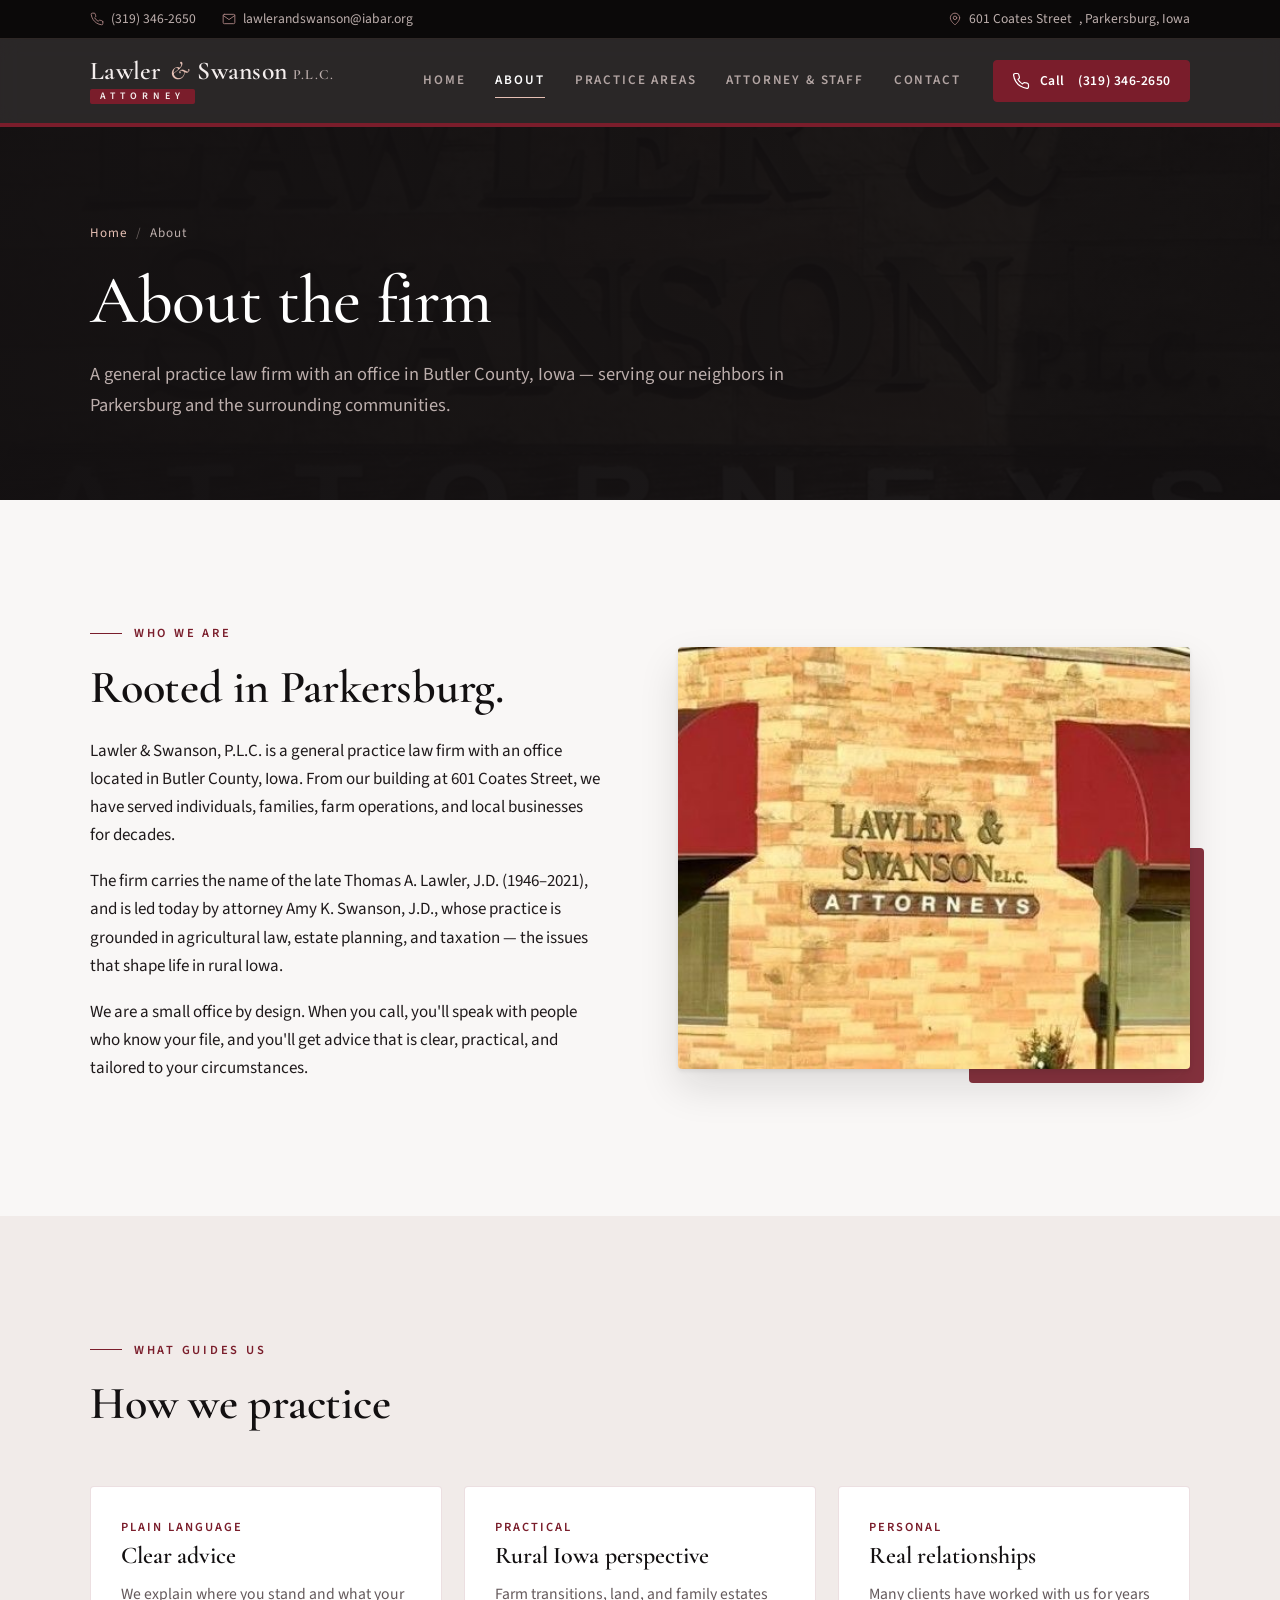
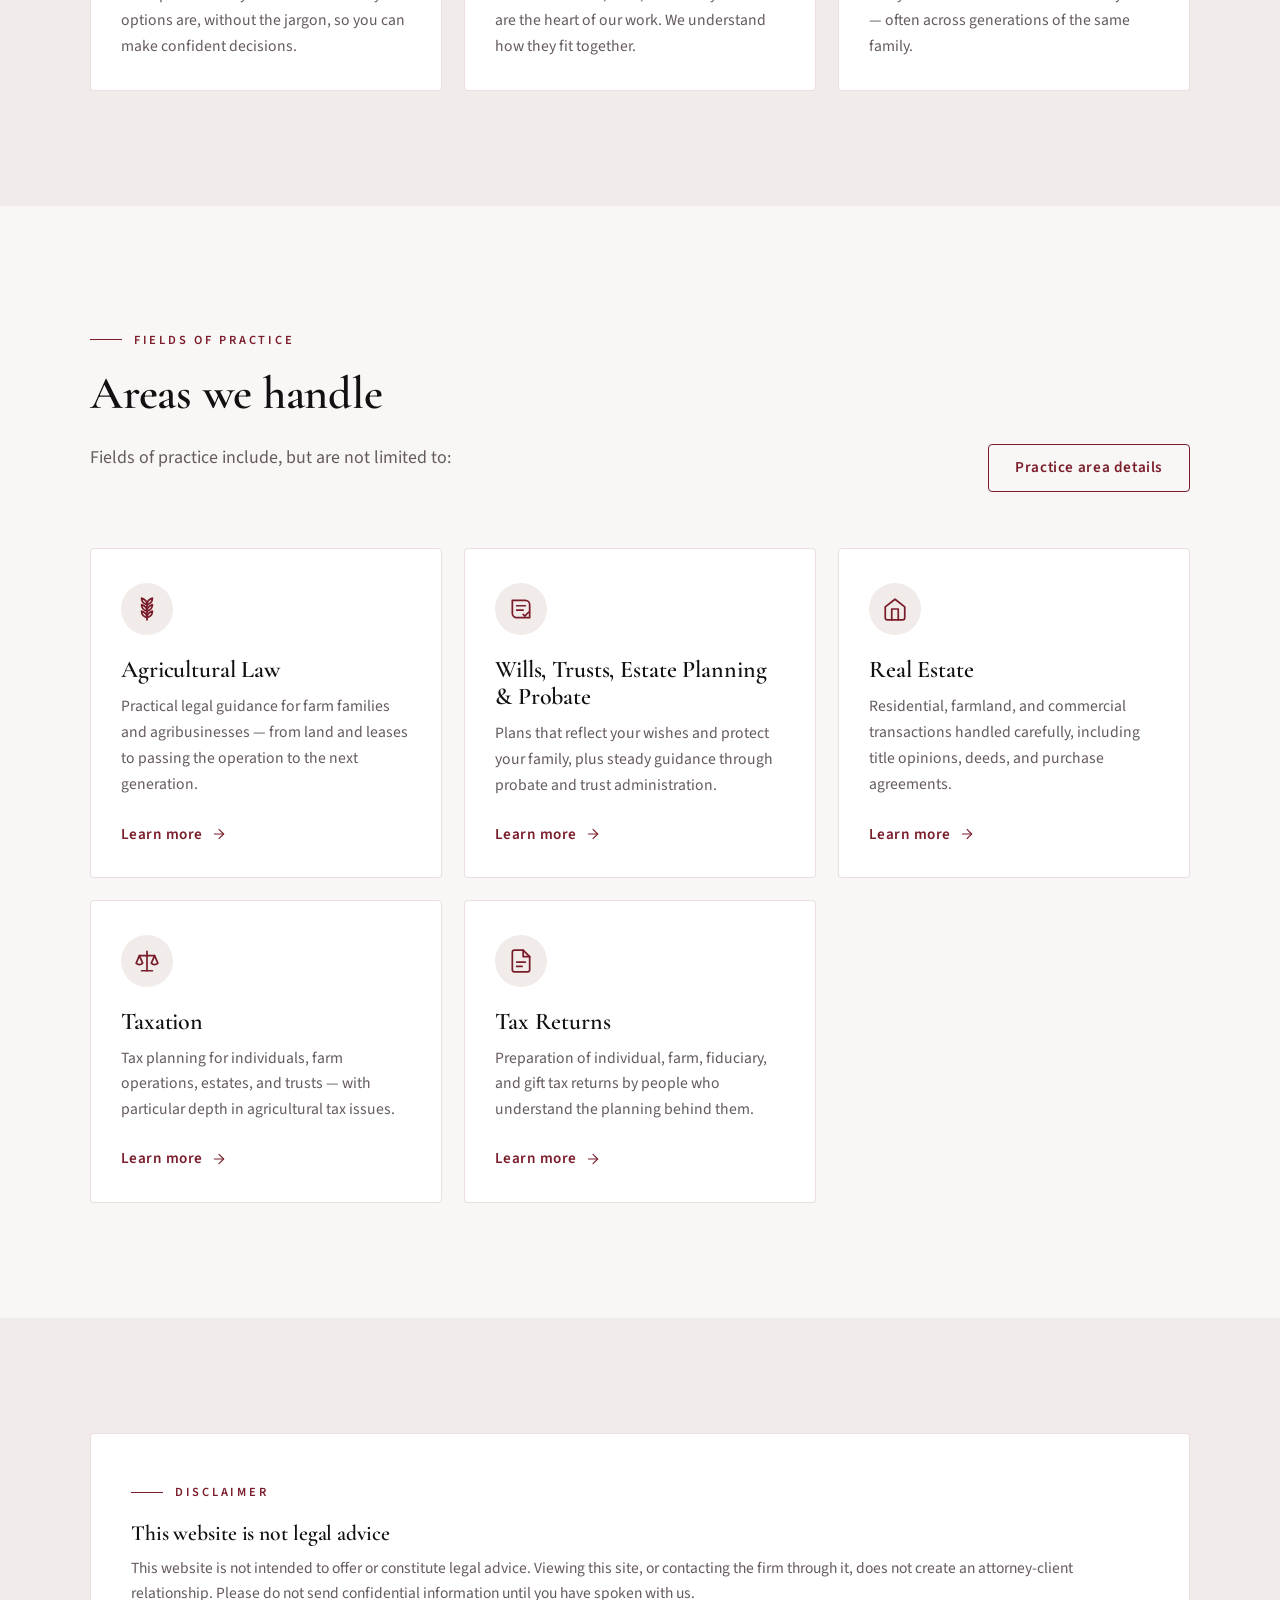
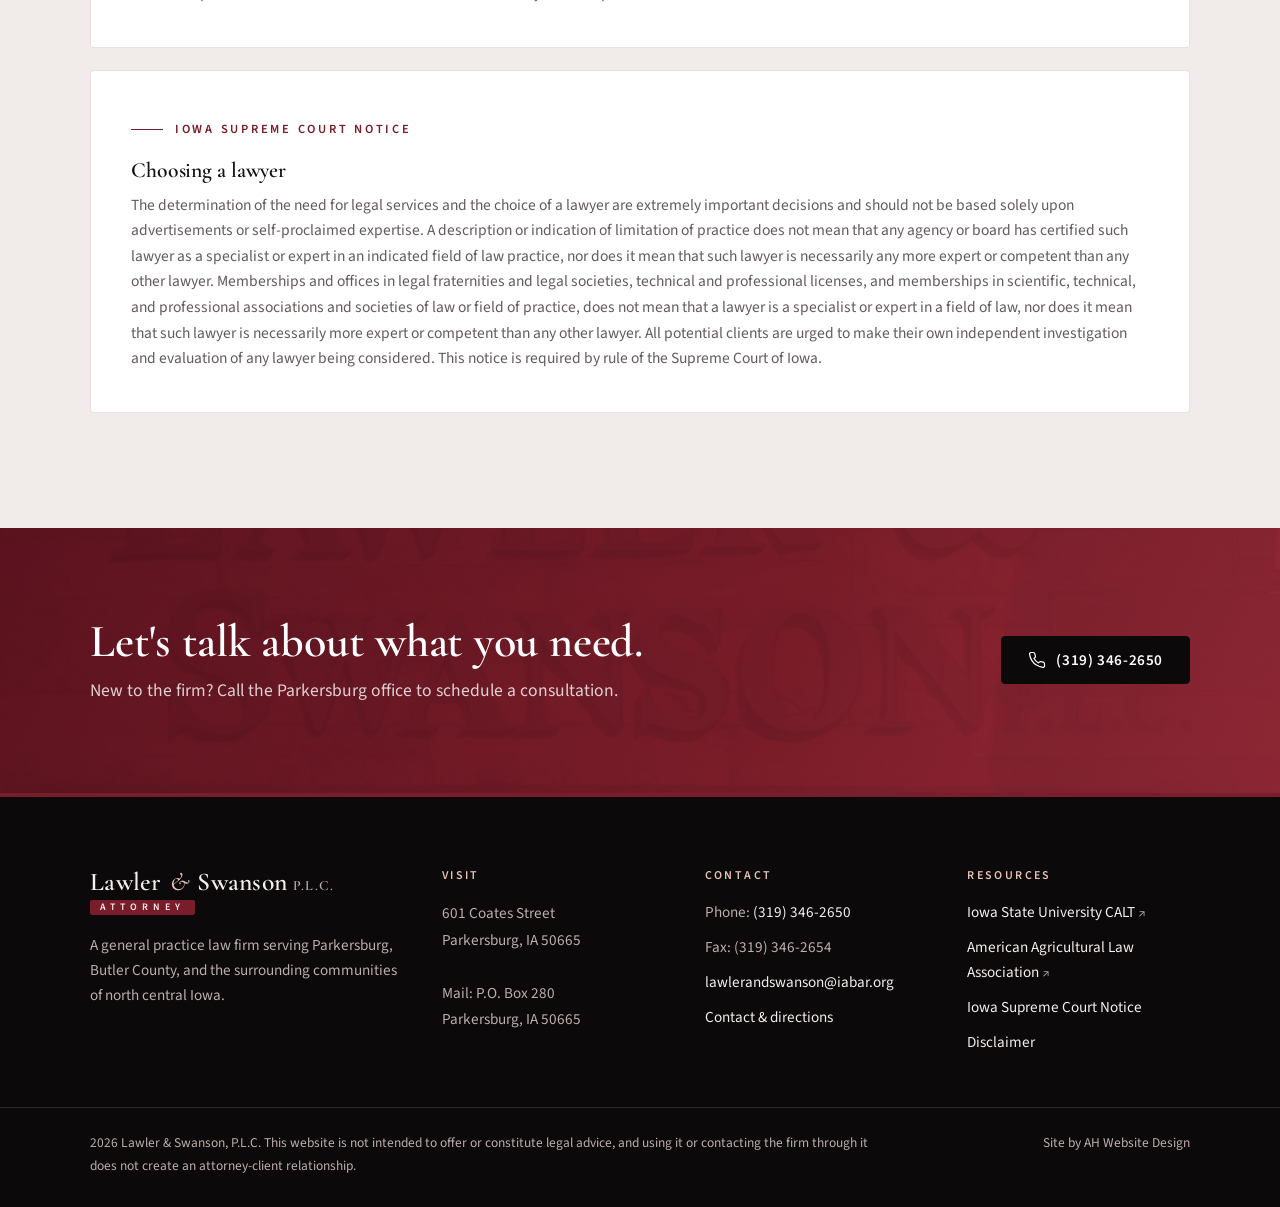
==== about.html @ 39ed7aca "Remove copyright symbol from footers; show address in top bar on phones Co-Authored-By: Claude Sonne" ====
<!DOCTYPE html>
<html lang="en">
<head>
  <meta charset="utf-8">
  <meta name="viewport" content="width=device-width, initial-scale=1">
  <title>About the Firm | Lawler &amp; Swanson, P.L.C.</title>
  <meta name="description" content="Lawler & Swanson, P.L.C. is a general practice law firm with an office in Parkersburg, Butler County, Iowa.">
  <meta name="author" content="AH Website Design">
  <meta name="theme-color" content="#131011">
  <link rel="canonical" href="https://www.lawlerandswanson.com/about.html">
  <meta property="og:type" content="website">
  <meta property="og:title" content="About the Firm | Lawler &amp; Swanson, P.L.C.">
  <meta property="og:description" content="Lawler & Swanson, P.L.C. is a general practice law firm with an office in Parkersburg, Butler County, Iowa.">
  <meta property="og:url" content="https://www.lawlerandswanson.com/about.html">
  <meta property="og:site_name" content="Lawler &amp; Swanson, P.L.C.">
  <meta property="og:image" content="https://www.lawlerandswanson.com/images/office-sign.jpg">
  <meta property="og:locale" content="en_US">
  <meta name="google-site-verification" content="Yd37qzQ-VaOnq-edriFBCt0MkueYoJbyfkU5aFWOdSs">
  <link rel="icon" href="images/favicon.svg" type="image/svg+xml">
  <link rel="preconnect" href="https://fonts.googleapis.com">
  <link rel="preconnect" href="https://fonts.gstatic.com" crossorigin>
  <link href="https://fonts.googleapis.com/css2?family=Cormorant+Garamond:ital,wght@0,500;0,600;0,700;1,500&amp;family=Source+Sans+3:wght@400;600;700&amp;display=swap" rel="stylesheet">
  <link rel="stylesheet" href="css/style.css">
  <!-- Analytics: the old Universal Analytics tag (UA-138181092-1) stopped collecting data in 2023.
       To track visits, create a GA4 property and paste its gtag snippet here. -->
</head>
<body>
  <a class="skip-link" href="#main">Skip to content</a>

  <div class="utility">
    <div class="wrap">
      <div class="utility-group">
        <a href="tel:+13193462650"><svg viewBox="0 0 24 24" fill="none" stroke="currentColor" stroke-width="1.6" stroke-linecap="round" stroke-linejoin="round" aria-hidden="true"><path d="M22 16.9v3a2 2 0 0 1-2.2 2 19.8 19.8 0 0 1-8.6-3.1 19.5 19.5 0 0 1-6-6A19.8 19.8 0 0 1 2.1 4.2 2 2 0 0 1 4.1 2h3a2 2 0 0 1 2 1.7c.1 1 .4 1.9.7 2.8a2 2 0 0 1-.5 2.1L8 9.9a16 16 0 0 0 6 6l1.3-1.3a2 2 0 0 1 2.1-.4c.9.3 1.8.6 2.8.7a2 2 0 0 1 1.7 2z"/></svg>(319) 346-2650</a>
        <a class="hide-sm" href="mailto:lawlerandswanson@iabar.org"><svg viewBox="0 0 24 24" fill="none" stroke="currentColor" stroke-width="1.6" stroke-linecap="round" stroke-linejoin="round" aria-hidden="true"><rect x="2" y="4" width="20" height="16" rx="2"/><path d="m22 6-10 7L2 6"/></svg>lawlerandswanson@iabar.org</a>
      </div>
      <div class="utility-group right">
        <a href="https://www.google.com/maps/search/?api=1&amp;query=Lawler+%26+Swanson+PLC,+601+Coates+St,+Parkersburg,+IA+50665" target="_blank" rel="noopener"><svg viewBox="0 0 24 24" fill="none" stroke="currentColor" stroke-width="1.6" stroke-linecap="round" stroke-linejoin="round" aria-hidden="true"><path d="M20 10c0 6-8 12-8 12s-8-6-8-12a8 8 0 0 1 16 0z"/><circle cx="12" cy="10" r="3"/></svg>601 Coates Street<span class="addr-more">, Parkersburg, Iowa</span></a>
      </div>
    </div>
  </div>

  <header class="site-header">
    <div class="wrap">
      <a class="brand" href="index.html" aria-label="Lawler &amp; Swanson, P.L.C. — home">
        <span class="brand-name">Lawler <span class="amp">&amp;</span> Swanson<small>P.L.C.</small></span>
        <span class="brand-tag">ATTORNEY</span>
      </a>
      <button class="nav-toggle" type="button" aria-label="Menu" aria-expanded="false" aria-controls="site-nav"><span></span></button>
      <nav class="nav" id="site-nav" aria-label="Main">
        <ul>
          <li><a class="nav-link" href="index.html">Home</a></li>
          <li><a class="nav-link" href="about.html" aria-current="page">About</a></li>
          <li><a class="nav-link" href="practice-areas.html">Practice Areas</a></li>
          <li><a class="nav-link" href="staff.html">Attorney &amp; Staff</a></li>
          <li><a class="nav-link" href="contact.html">Contact</a></li>
        </ul>
        <a class="btn" href="tel:+13193462650"><svg viewBox="0 0 24 24" fill="none" stroke="currentColor" stroke-width="1.6" stroke-linecap="round" stroke-linejoin="round" aria-hidden="true"><path d="M22 16.9v3a2 2 0 0 1-2.2 2 19.8 19.8 0 0 1-8.6-3.1 19.5 19.5 0 0 1-6-6A19.8 19.8 0 0 1 2.1 4.2 2 2 0 0 1 4.1 2h3a2 2 0 0 1 2 1.7c.1 1 .4 1.9.7 2.8a2 2 0 0 1-.5 2.1L8 9.9a16 16 0 0 0 6 6l1.3-1.3a2 2 0 0 1 2.1-.4c.9.3 1.8.6 2.8.7a2 2 0 0 1 1.7 2z"/></svg><span class="call-txt">Call</span><span class="num-txt">&nbsp;(319) 346-2650</span></a>
      </nav>
    </div>
  </header>

  <main id="main">

    <section class="page-hero" style="--hero-img:url('../images/office-sign.jpg')">
      <div class="wrap">
        <div class="crumbs rise rise-1"><a href="index.html">Home</a><span>/</span>About</div>
        <h1 class="rise rise-2">About the firm</h1>
        <p class="rise rise-3">A general practice law firm with an office in Butler County, Iowa &mdash; serving our neighbors in Parkersburg and the surrounding communities.</p>
      </div>
    </section>

    <section class="section">
      <div class="wrap split-block">
        <div class="reveal">
          <span class="eyebrow">Who We Are</span>
          <h2>Rooted in Parkersburg.</h2>
          <p>Lawler &amp; Swanson, P.L.C. is a general practice law firm with an office located in Butler County, Iowa. From our building at 601 Coates Street, we have served individuals, families, farm operations, and local businesses for decades.</p>
          <p>The firm carries the name of the late Thomas A. Lawler, J.D. (1946&ndash;2021), and is led today by attorney Amy K. Swanson, J.D., whose practice is grounded in agricultural law, estate planning, and taxation &mdash; the issues that shape life in rural Iowa.</p>
          <p>We are a small office by design. When you call, you'll speak with people who know your file, and you'll get advice that is clear, practical, and tailored to your circumstances.</p>
        </div>
        <div class="photo-stack reveal" style="--d:.12s">
          <img src="images/office-front.jpg" alt="The Lawler &amp; Swanson, P.L.C. office building in Parkersburg" width="510" height="373" style="aspect-ratio:4/3.3">
          <span class="accent" aria-hidden="true"></span>
        </div>
      </div>
    </section>

    <section class="section section-alt">
      <div class="wrap">
        <div class="section-head reveal">
          <span class="eyebrow">What Guides Us</span>
          <h2>How we practice</h2>
        </div>
        <div class="people-grid" data-stagger="0.1">
          <article class="person"><div class="role">Plain language</div><h3>Clear advice</h3><p>We explain where you stand and what your options are, without the jargon, so you can make confident decisions.</p></article>
          <article class="person"><div class="role">Practical</div><h3>Rural Iowa perspective</h3><p>Farm transitions, land, and family estates are the heart of our work. We understand how they fit together.</p></article>
          <article class="person"><div class="role">Personal</div><h3>Real relationships</h3><p>Many clients have worked with us for years &mdash; often across generations of the same family.</p></article>
        </div>
      </div>
    </section>

    <section class="section">
      <div class="wrap">
        <div class="section-head split reveal">
          <div>
            <span class="eyebrow">Fields of Practice</span>
            <h2>Areas we handle</h2>
            <p>Fields of practice include, but are not limited to:</p>
          </div>
          <a class="btn btn-outline" href="practice-areas.html">Practice area details</a>
        </div>
        <div class="practice-grid" data-stagger="0.08">
          <a class="practice-card" href="practice-areas.html#agricultural-law">
            <span class="icon"><svg viewBox="0 0 24 24" fill="none" stroke="currentColor" stroke-width="1.6" stroke-linecap="round" stroke-linejoin="round" aria-hidden="true"><path d="M12 22V8"/><path d="M12 8c0-3 2-5 5-6 0 3-2 5-5 6z"/><path d="M12 8c0-3-2-5-5-6 0 3 2 5 5 6z"/><path d="M12 14c0-3 2-5 5-6 0 3-2 5-5 6z"/><path d="M12 14c0-3-2-5-5-6 0 3 2 5 5 6z"/><path d="M12 20c0-3 2-5 5-6 0 3-2 5-5 6z"/><path d="M12 20c0-3-2-5-5-6 0 3 2 5 5 6z"/></svg></span>
            <h3>Agricultural Law</h3>
            <p>Practical legal guidance for farm families and agribusinesses — from land and leases to passing the operation to the next generation.</p>
            <span class="text-link">Learn more <svg viewBox="0 0 24 24" fill="none" stroke="currentColor" stroke-width="1.6" stroke-linecap="round" stroke-linejoin="round" aria-hidden="true"><path d="M5 12h14"/><path d="m12 5 7 7-7 7"/></svg></span>
          </a>
          <a class="practice-card" href="practice-areas.html#estate-planning">
            <span class="icon"><svg viewBox="0 0 24 24" fill="none" stroke="currentColor" stroke-width="1.6" stroke-linecap="round" stroke-linejoin="round" aria-hidden="true"><path d="M4 4h12a4 4 0 0 1 4 4v12H8a4 4 0 0 1-4-4z"/><path d="M8 9h8"/><path d="M8 13h6"/><path d="m14 17 1.5 1.5L19 15"/></svg></span>
            <h3>Wills, Trusts, Estate Planning &amp; Probate</h3>
            <p>Plans that reflect your wishes and protect your family, plus steady guidance through probate and trust administration.</p>
            <span class="text-link">Learn more <svg viewBox="0 0 24 24" fill="none" stroke="currentColor" stroke-width="1.6" stroke-linecap="round" stroke-linejoin="round" aria-hidden="true"><path d="M5 12h14"/><path d="m12 5 7 7-7 7"/></svg></span>
          </a>
          <a class="practice-card" href="practice-areas.html#real-estate">
            <span class="icon"><svg viewBox="0 0 24 24" fill="none" stroke="currentColor" stroke-width="1.6" stroke-linecap="round" stroke-linejoin="round" aria-hidden="true"><path d="m3 10 9-7 9 7v10a2 2 0 0 1-2 2H5a2 2 0 0 1-2-2z"/><path d="M9 22V12h6v10"/></svg></span>
            <h3>Real Estate</h3>
            <p>Residential, farmland, and commercial transactions handled carefully, including title opinions, deeds, and purchase agreements.</p>
            <span class="text-link">Learn more <svg viewBox="0 0 24 24" fill="none" stroke="currentColor" stroke-width="1.6" stroke-linecap="round" stroke-linejoin="round" aria-hidden="true"><path d="M5 12h14"/><path d="m12 5 7 7-7 7"/></svg></span>
          </a>
          <a class="practice-card" href="practice-areas.html#taxation">
            <span class="icon"><svg viewBox="0 0 24 24" fill="none" stroke="currentColor" stroke-width="1.6" stroke-linecap="round" stroke-linejoin="round" aria-hidden="true"><path d="M12 3v18"/><path d="M7 21h10"/><path d="M5 7h14"/><path d="m5 7-3 7a4 4 0 0 0 6 0z"/><path d="m19 7-3 7a4 4 0 0 0 6 0z"/></svg></span>
            <h3>Taxation</h3>
            <p>Tax planning for individuals, farm operations, estates, and trusts — with particular depth in agricultural tax issues.</p>
            <span class="text-link">Learn more <svg viewBox="0 0 24 24" fill="none" stroke="currentColor" stroke-width="1.6" stroke-linecap="round" stroke-linejoin="round" aria-hidden="true"><path d="M5 12h14"/><path d="m12 5 7 7-7 7"/></svg></span>
          </a>
          <a class="practice-card" href="practice-areas.html#tax-returns">
            <span class="icon"><svg viewBox="0 0 24 24" fill="none" stroke="currentColor" stroke-width="1.6" stroke-linecap="round" stroke-linejoin="round" aria-hidden="true"><path d="M14 2H6a2 2 0 0 0-2 2v16a2 2 0 0 0 2 2h12a2 2 0 0 0 2-2V8z"/><path d="M14 2v6h6"/><path d="M8 13h8"/><path d="M8 17h5"/></svg></span>
            <h3>Tax Returns</h3>
            <p>Preparation of individual, farm, fiduciary, and gift tax returns by people who understand the planning behind them.</p>
            <span class="text-link">Learn more <svg viewBox="0 0 24 24" fill="none" stroke="currentColor" stroke-width="1.6" stroke-linecap="round" stroke-linejoin="round" aria-hidden="true"><path d="M5 12h14"/><path d="m12 5 7 7-7 7"/></svg></span>
          </a>
        </div>
      </div>
    </section>

    <section class="section section-alt">
      <div class="wrap" style="display:grid;gap:22px">
        <div class="notice reveal" id="disclaimer">
          <span class="eyebrow">Disclaimer</span>
          <h3>This website is not legal advice</h3>
          <p>This website is not intended to offer or constitute legal advice. Viewing this site, or contacting the firm through it, does not create an attorney-client relationship. Please do not send confidential information until you have spoken with us.</p>
        </div>
        <div class="notice reveal" id="iowa-notice">
          <span class="eyebrow">Iowa Supreme Court Notice</span>
          <h3>Choosing a lawyer</h3>
          <p>The determination of the need for legal services and the choice of a lawyer are extremely important decisions and should not be based solely upon advertisements or self-proclaimed expertise. A description or indication of limitation of practice does not mean that any agency or board has certified such lawyer as a specialist or expert in an indicated field of law practice, nor does it mean that such lawyer is necessarily any more expert or competent than any other lawyer. Memberships and offices in legal fraternities and legal societies, technical and professional licenses, and memberships in scientific, technical, and professional associations and societies of law or field of practice, does not mean that a lawyer is a specialist or expert in a field of law, nor does it mean that such lawyer is necessarily more expert or competent than any other lawyer. All potential clients are urged to make their own independent investigation and evaluation of any lawyer being considered. This notice is required by rule of the Supreme Court of Iowa.</p>
        </div>
      </div>
    </section>

    <section class="cta-band">
      <div class="wrap reveal">
        <div>
          <h2>Let's talk about what you need.</h2>
          <p>New to the firm? Call the Parkersburg office to schedule a consultation.</p>
        </div>
        <div class="cta-actions">
          <a class="btn" href="tel:+13193462650"><svg viewBox="0 0 24 24" fill="none" stroke="currentColor" stroke-width="1.6" stroke-linecap="round" stroke-linejoin="round" aria-hidden="true"><path d="M22 16.9v3a2 2 0 0 1-2.2 2 19.8 19.8 0 0 1-8.6-3.1 19.5 19.5 0 0 1-6-6A19.8 19.8 0 0 1 2.1 4.2 2 2 0 0 1 4.1 2h3a2 2 0 0 1 2 1.7c.1 1 .4 1.9.7 2.8a2 2 0 0 1-.5 2.1L8 9.9a16 16 0 0 0 6 6l1.3-1.3a2 2 0 0 1 2.1-.4c.9.3 1.8.6 2.8.7a2 2 0 0 1 1.7 2z"/></svg>(319) 346-2650</a>
        </div>
      </div>
    </section>
  </main>

  <footer class="site-footer">
    <div class="wrap footer-main">
      <div>
        <a class="brand" href="index.html" aria-label="Lawler &amp; Swanson, P.L.C. — home">
          <span class="brand-name">Lawler <span class="amp">&amp;</span> Swanson<small>P.L.C.</small></span>
          <span class="brand-tag">ATTORNEY</span>
        </a>
        <p class="footer-blurb">A general practice law firm serving Parkersburg, Butler County, and the surrounding communities of north central Iowa.</p>
      </div>
      <div>
        <h4>Visit</h4>
        <address>601 Coates Street<br>Parkersburg, IA 50665<br><br>Mail: P.O. Box 280<br>Parkersburg, IA 50665</address>
      </div>
      <div>
        <h4>Contact</h4>
        <ul>
          <li>Phone: <a href="tel:+13193462650">(319) 346-2650</a></li>
          <li>Fax: (319) 346-2654</li>
          <li><a href="mailto:lawlerandswanson@iabar.org">lawlerandswanson@iabar.org</a></li>
          <li><a href="contact.html">Contact &amp; directions</a></li>
        </ul>
      </div>
      <div>
        <h4>Resources</h4>
        <ul>
          <li><a class="ext" href="https://www.calt.iastate.edu" target="_blank" rel="noopener">Iowa State University CALT</a></li>
          <li><a class="ext" href="https://www.aglaw-assn.org" target="_blank" rel="noopener">American Agricultural Law Association</a></li>
          <li><a href="about.html#iowa-notice">Iowa Supreme Court Notice</a></li>
          <li><a href="about.html#disclaimer">Disclaimer</a></li>
        </ul>
      </div>
    </div>
    <div class="footer-legal">
      <div class="wrap">
        <p><span data-year>2026</span> Lawler &amp; Swanson, P.L.C. This website is not intended to offer or constitute legal advice, and using it or contacting the firm through it does not create an attorney-client relationship.</p>
        <p>Site by AH Website Design</p>
      </div>
    </div>
  </footer>

  <button class="to-top" type="button" aria-label="Back to top"><svg viewBox="0 0 24 24" fill="none" stroke="currentColor" stroke-width="1.6" stroke-linecap="round" stroke-linejoin="round" aria-hidden="true"><path d="m18 15-6-6-6 6"/></svg></button>
  <script src="js/main.js"></script>
</body>
</html>
---- css/style.css ----
/* ==========================================================================
   Lawler & Swanson, P.L.C. — site styles
   Palette: black leads (header, hero, dark sections, footer); maroon is the
   accent (rules, buttons, links, logo tag, CTA band). Classic serif.
   ========================================================================== */

:root {
  /* Lead: black. Dark surfaces are warm near-black. */
  --ink: #131011;
  --ink-2: #1c1718;
  --ink-3: #272021;
  --black: #0b0909;
  --black-2: #1c1718;
  /* Accent: maroon */
  --maroon: #7a1d2b;
  --maroon-deep: #5c1320;
  --maroon-bright: #9a2a3a;
  --rule: linear-gradient(var(--maroon), var(--maroon));
  /* Neutrals */
  --tan: #a8807f;
  --sand: #e6c0b4;
  --sand-soft: #f3dfd8;
  --paper: #f9f7f6;
  --paper-2: #f1ebe9;
  --white: #ffffff;
  --text: #1f1a1b;
  --muted: #655a5c;
  --on-dark: #f4eeed;
  --on-dark-muted: #bcaeac;
  --line: rgba(122, 29, 43, 0.14);
  --line-dark: rgba(230, 192, 180, 0.16);

  --serif: "Cormorant Garamond", "Times New Roman", Times, serif;
  --sans: "Source Sans 3", "Segoe UI", system-ui, -apple-system, sans-serif;

  --wrap: 1180px;
  --gutter: clamp(16px, 4vw, 40px);
  --radius: 4px;
  --shadow: 0 1px 2px rgba(19, 16, 17, 0.06), 0 8px 24px rgba(19, 16, 17, 0.06);
  --shadow-lift: 0 2px 4px rgba(19, 16, 17, 0.08), 0 18px 40px rgba(19, 16, 17, 0.12);
  --ease: cubic-bezier(0.22, 0.61, 0.36, 1);
  --header-h: 84px;
}

*, *::before, *::after { box-sizing: border-box; }

html { scroll-behavior: smooth; scroll-padding-top: calc(var(--header-h) + 24px); }

body {
  margin: 0;
  overflow-x: hidden;
  font-family: var(--sans);
  font-size: 1.0625rem;
  line-height: 1.65;
  color: var(--text);
  background: var(--paper);
  -webkit-font-smoothing: antialiased;
  text-rendering: optimizeLegibility;
}

img { max-width: 100%; height: auto; display: block; }
a { color: var(--maroon); text-decoration-thickness: 1px; text-underline-offset: 3px; }
a:hover { color: var(--maroon-deep); }

h1, h2, h3, h4 {
  font-family: var(--serif);
  font-weight: 600;
  line-height: 1.12;
  color: var(--ink);
  margin: 0 0 0.5em;
  letter-spacing: -0.005em;
}
h1 { font-size: clamp(2.5rem, 5.4vw, 4.25rem); }
h2 { font-size: clamp(2rem, 3.6vw, 2.9rem); }
h3 { font-size: 1.5rem; }
p { margin: 0 0 1.1em; }

.wrap { width: 100%; max-width: var(--wrap); margin: 0 auto; padding: 0 var(--gutter); }

.skip-link {
  position: absolute; left: 12px; top: -60px; z-index: 200;
  background: var(--sand); color: var(--ink); padding: 10px 16px; font-weight: 600;
  border-radius: var(--radius); transition: top .2s;
}
.skip-link:focus { top: 12px; }

:focus-visible { outline: 2px solid var(--sand); outline-offset: 3px; }

/* ---------- Eyebrow / small caps label ---------- */
.eyebrow {
  display: inline-flex; align-items: center; gap: 12px;
  font-family: var(--sans); font-size: 0.78rem; font-weight: 600;
  letter-spacing: 0.22em; text-transform: uppercase; color: var(--maroon);
  margin-bottom: 18px;
}
.eyebrow::before { content: ""; width: 32px; height: 1px; background: currentColor; }
.on-dark .eyebrow, .eyebrow.light { color: var(--sand); }

/* ---------- Buttons ---------- */
.btn {
  --bg: var(--maroon); --fg: var(--white);
  display: inline-flex; align-items: center; justify-content: center; gap: 10px;
  min-height: 48px; padding: 12px 26px;
  font: 600 0.95rem/1 var(--sans); letter-spacing: 0.04em;
  color: var(--fg); background: var(--bg);
  border: 1px solid var(--bg); border-radius: var(--radius);
  text-decoration: none; cursor: pointer;
  position: relative; overflow: hidden; isolation: isolate;
  transition: color .3s var(--ease), border-color .3s var(--ease), transform .3s var(--ease);
}
.btn::after {
  content: ""; position: absolute; inset: 0; z-index: -1;
  background: var(--maroon-deep); transform: scaleX(0); transform-origin: right;
  transition: transform .45s var(--ease);
}
.btn:hover { color: var(--fg); }
.btn:hover::after { transform: scaleX(1); transform-origin: left; }
.btn svg { width: 18px; height: 18px; flex: none; }
.btn-ghost { --bg: transparent; --fg: var(--on-dark); border-color: rgba(242,231,227,.35); }
.btn-ghost::after { background: rgba(242,231,227,.08); }
.btn-ghost:hover { border-color: var(--sand); }
.btn-outline { --bg: transparent; --fg: var(--maroon); border-color: var(--maroon); }
.btn-outline::after { background: var(--maroon); }
.btn-outline:hover { --fg: var(--white); color: var(--white); }

.text-link {
  display: inline-flex; align-items: center; gap: 8px;
  font-weight: 600; color: var(--maroon); text-decoration: none;
  font-size: 0.95rem; letter-spacing: 0.03em;
}
.text-link svg { width: 16px; height: 16px; transition: transform .3s var(--ease); }
.text-link:hover svg { transform: translateX(4px); }

/* ==========================================================================
   Header
   ========================================================================== */
.utility {
  background: var(--black); color: var(--on-dark-muted);
  font-size: 0.85rem; border-bottom: 1px solid var(--line-dark);
}
.utility .wrap { display: flex; justify-content: space-between; align-items: center; gap: 16px; min-height: 38px; }
.utility a { color: var(--on-dark-muted); text-decoration: none; transition: color .2s; }
.utility a:hover { color: var(--sand); }
.utility-group { display: flex; gap: 26px; align-items: center; }
.utility-group span, .utility-group a { display: inline-flex; align-items: center; gap: 7px; }
.utility svg { width: 14px; height: 14px; color: var(--tan); }

.site-header {
  position: sticky; top: 0; z-index: 100;
  background: rgba(19, 16, 17, 0.97);
  border-bottom: 4px solid var(--maroon);
  border-image: var(--rule) 1;
  transition: box-shadow .3s var(--ease), background-color .3s var(--ease);
}
@supports (backdrop-filter: blur(8px)) {
  .site-header { background: rgba(19, 16, 17, 0.9); backdrop-filter: blur(10px); }
  .site-header.scrolled { background: rgba(19, 16, 17, 0.85); }
}
.site-header.scrolled { box-shadow: 0 10px 30px rgba(0,0,0,.25); }
.site-header .wrap {
  display: flex; align-items: center; justify-content: space-between; gap: 24px;
  height: var(--header-h);
}

/* Wordmark — modeled on the sandstone sign on Coates Street */
.brand { display: inline-flex; flex-direction: column; align-items: flex-start; text-decoration: none; line-height: 1; }
.brand-name {
  font-family: var(--serif); font-weight: 600; color: var(--on-dark);
  font-size: 1.6rem; letter-spacing: 0.01em; white-space: nowrap;
  transition: font-size .35s var(--ease);
}
.brand-name .amp { color: var(--sand); font-style: italic; font-weight: 500; padding: 0 2px; }
.brand-name small { font-size: 0.55em; letter-spacing: 0.08em; margin-left: 6px; color: var(--on-dark-muted); }
.brand-tag {
  margin-top: 6px; padding: 3px 10px 2px;
  font-family: var(--sans); font-size: 0.62rem; font-weight: 600; letter-spacing: 0.5em;
  color: var(--on-dark); background: var(--maroon); border-radius: 2px;
}
.site-header.scrolled .brand-name { font-size: 1.4rem; }

.nav { display: flex; align-items: center; gap: 6px; }
.nav ul { list-style: none; display: flex; gap: 2px; margin: 0; padding: 0; }
.nav a.nav-link {
  position: relative; display: block; padding: 10px 14px;
  font-size: 0.82rem; font-weight: 600; letter-spacing: 0.14em; text-transform: uppercase;
  color: #b3a5a3; text-decoration: none; transition: color .25s; white-space: nowrap;
}
.nav a.nav-link::after {
  content: ""; position: absolute; left: 14px; right: 14px; bottom: 4px; height: 1px;
  background: var(--sand); transform: scaleX(0); transform-origin: left;
  transition: transform .35s var(--ease);
}
.nav a.nav-link:hover, .nav a.nav-link[aria-current="page"] { color: var(--white); }
.nav a.nav-link:hover::after, .nav a.nav-link[aria-current="page"]::after { transform: scaleX(1); }
.nav .btn { min-height: 42px; padding: 10px 18px; margin-left: 12px; font-size: 0.85rem; white-space: nowrap; }

.nav-toggle {
  display: none; width: 46px; height: 46px; border: 1px solid var(--line-dark); border-radius: var(--radius);
  background: transparent; cursor: pointer; position: relative;
}
.nav-toggle span, .nav-toggle span::before, .nav-toggle span::after {
  position: absolute; left: 12px; width: 20px; height: 2px; background: var(--on-dark);
  transition: transform .3s var(--ease), background .2s;
}
.nav-toggle span { top: 21px; }
.nav-toggle span::before { content: ""; left: 0; top: -6px; }
.nav-toggle span::after { content: ""; left: 0; top: 6px; }
.nav-open .nav-toggle span { background: transparent; }
.nav-open .nav-toggle span::before { transform: translateY(6px) rotate(45deg); }
.nav-open .nav-toggle span::after { transform: translateY(-6px) rotate(-45deg); }

/* ==========================================================================
   Hero (home)
   ========================================================================== */
.hero {
  position: relative; overflow: hidden;
  background: var(--ink); color: var(--on-dark);
  padding: clamp(64px, 9vw, 120px) 0 clamp(72px, 10vw, 130px);
}
.hero::before {
  /* the sandstone sign, heavily darkened, as quiet texture */
  content: ""; position: absolute; inset: -4%;
  background: url("../images/office-sign.jpg") center/cover no-repeat;
  opacity: 0.12; filter: grayscale(0.3) contrast(1.1);
  animation: slowdrift 30s ease-in-out infinite alternate;
}
.hero::after {
  content: ""; position: absolute; inset: 0;
  background:
    radial-gradient(ellipse at 15% 20%, rgba(122,29,43,.42), transparent 55%),
    radial-gradient(ellipse at 90% 90%, rgba(92,19,32,.25), transparent 50%),
    linear-gradient(90deg, rgba(19,16,17,.96) 0%, rgba(19,16,17,.82) 55%, rgba(19,16,17,.6) 100%);
}
@keyframes slowdrift { from { transform: scale(1.02) translate(0,0); } to { transform: scale(1.08) translate(-1.5%, -1%); } }

.hero .wrap { position: relative; z-index: 1; display: grid; grid-template-columns: 1.15fr 0.85fr; gap: clamp(40px, 6vw, 80px); align-items: center; }
.hero h1 { color: var(--white); font-weight: 500; }
.hero h1 em { font-style: italic; color: var(--sand); font-weight: 500; }
.hero .lead { font-size: 1.2rem; color: var(--on-dark-muted); max-width: 34em; margin-bottom: 34px; }
.hero-actions { display: flex; flex-wrap: wrap; gap: 14px; }

.hero-figure { position: relative; margin: 0; }
.hero-figure .frame {
  position: relative; border-radius: var(--radius); overflow: hidden;
  box-shadow: 0 30px 60px rgba(0,0,0,.45);
  clip-path: inset(0 0 100% 0);
  animation: unveil 1.4s var(--ease) .5s forwards;
}
.hero-figure img { width: 100%; aspect-ratio: 4 / 3.4; object-fit: cover; transform: scale(1.08); animation: settle 2.4s var(--ease) .5s forwards; }
.hero-figure::before {
  content: ""; position: absolute; inset: 22px -22px -22px 22px;
  border: 1px solid var(--tan); border-radius: var(--radius); opacity: .6;
}
.hero-figure figcaption {
  position: absolute; left: -28px; bottom: 28px; z-index: 2;
  background: var(--paper); color: var(--ink); padding: 14px 20px; border-radius: var(--radius);
  box-shadow: var(--shadow-lift); font-size: 0.88rem; line-height: 1.35;
  border-left: 3px solid var(--maroon);
}
.hero-figure figcaption strong { display: block; font-family: var(--serif); font-size: 1.15rem; }
@keyframes unveil { to { clip-path: inset(0 0 0 0); } }
@keyframes settle { to { transform: scale(1); } }

/* Load-in stagger for hero text */
.rise { opacity: 0; transform: translateY(18px); animation: rise .9s var(--ease) forwards; }
.rise-1 { animation-delay: .1s; } .rise-2 { animation-delay: .22s; } .rise-3 { animation-delay: .34s; } .rise-4 { animation-delay: .46s; }
@keyframes rise { to { opacity: 1; transform: none; } }

/* ---------- Credentials strip ---------- */
.credentials { background: var(--ink-2); color: var(--on-dark); border-top: 1px solid var(--line-dark); }
.credentials ul { list-style: none; margin: 0; padding: 0; display: grid; grid-template-columns: repeat(4, 1fr); }
.credentials li { padding: 28px 24px; border-left: 1px solid var(--line-dark); }
.credentials li:first-child { border-left: 0; padding-left: 0; }
.credentials .num { display: block; font-family: var(--serif); font-size: 2.1rem; font-weight: 600; color: var(--sand); line-height: 1.1; }
.credentials .label { font-size: 0.88rem; color: var(--on-dark-muted); line-height: 1.45; }

/* ==========================================================================
   Page hero (inner pages)
   ========================================================================== */
.page-hero {
  position: relative; overflow: hidden; background: var(--ink); color: var(--on-dark);
  padding: clamp(56px, 8vw, 96px) 0 clamp(48px, 7vw, 80px);
}
.page-hero::before {
  content: ""; position: absolute; inset: 0;
  background: var(--hero-img, url("../images/office-street.jpg")) center/cover no-repeat;
  opacity: .16; filter: grayscale(.4);
  transform: scale(1.05); animation: slowdrift 30s ease-in-out infinite alternate;
}
.page-hero::after { content: ""; position: absolute; inset: 0; background: linear-gradient(90deg, rgba(19,16,17,.95), rgba(19,16,17,.7)); }
.page-hero .wrap { position: relative; z-index: 1; }
.page-hero h1 { color: var(--white); font-weight: 500; margin-bottom: .3em; }
.page-hero p { color: var(--on-dark-muted); font-size: 1.15rem; max-width: 40em; margin: 0; }
.crumbs { font-size: .82rem; letter-spacing: .08em; color: var(--on-dark-muted); margin-bottom: 18px; }
.crumbs a { color: var(--sand); text-decoration: none; }
.crumbs a:hover { text-decoration: underline; }
.crumbs span { margin: 0 8px; opacity: .5; }

/* ==========================================================================
   Sections
   ========================================================================== */
.section { padding: clamp(72px, 9vw, 120px) 0; }
.section-alt { background: var(--paper-2); }
.section-dark { background: var(--ink); color: var(--on-dark); }
.section-dark h2, .section-dark h3 { color: var(--white); }
.section-head { max-width: 46em; margin-bottom: clamp(36px, 5vw, 56px); }
.section-head p { color: var(--muted); font-size: 1.12rem; }
.section-dark .section-head p { color: var(--on-dark-muted); }
.section-head.split { max-width: none; display: flex; justify-content: space-between; align-items: flex-end; gap: 32px; flex-wrap: wrap; }
.section-head.split > div { max-width: 40em; }

/* ---------- Practice cards ---------- */
.practice-grid { display: grid; grid-template-columns: repeat(3, 1fr); gap: 22px; }
.practice-card {
  position: relative; display: flex; flex-direction: column;
  background: var(--white); border: 1px solid var(--line); border-radius: var(--radius);
  padding: 34px 30px 30px; text-decoration: none; color: var(--text);
  transition: transform .45s var(--ease), box-shadow .45s var(--ease), border-color .45s var(--ease);
}
.practice-card::after {
  content: ""; position: absolute; left: 0; right: 0; bottom: 0; height: 3px; background: var(--maroon);
  transform: scaleX(0); transform-origin: left; transition: transform .5s var(--ease);
}
.practice-card:hover { transform: translateY(-5px); box-shadow: var(--shadow-lift); border-color: transparent; color: var(--text); }
.practice-card:hover::after { transform: scaleX(1); }
.practice-card .icon {
  width: 52px; height: 52px; display: grid; place-items: center; margin-bottom: 22px;
  border-radius: 50%; background: var(--paper-2); color: var(--maroon);
  transition: background .4s var(--ease), color .4s var(--ease);
}
.practice-card:hover .icon { background: var(--maroon); color: var(--white); }
.practice-card .icon svg { width: 26px; height: 26px; }
.practice-card h3 { margin-bottom: 10px; }
.practice-card p { color: var(--muted); font-size: 0.98rem; flex: 1; }
.practice-card .text-link { margin-top: 6px; }

/* ---------- Split / about block ---------- */
.split-block { display: grid; grid-template-columns: 1fr 1fr; gap: clamp(40px, 6vw, 90px); align-items: center; }
.split-block.reverse > :first-child { order: 2; }
.photo-stack { position: relative; }
.photo-stack img { border-radius: var(--radius); box-shadow: var(--shadow-lift); width: 100%; object-fit: cover; }
.photo-stack .accent {
  position: absolute; right: -14px; bottom: -14px; width: 46%; aspect-ratio: 1;
  background: var(--maroon); border-radius: var(--radius); z-index: -1; opacity: .9;
}
.photo-stack .badge {
  position: absolute; left: 20px; bottom: -14px; top: auto; background: rgba(14,10,11,.92); color: var(--on-dark);
  padding: 10px 16px; border-radius: var(--radius); font-size: .8rem; letter-spacing: .14em; text-transform: uppercase; font-weight: 600;
}
.checklist { list-style: none; padding: 0; margin: 24px 0 32px; display: grid; gap: 14px; }
.checklist li { display: flex; gap: 14px; align-items: flex-start; }
.checklist svg { flex: none; width: 22px; height: 22px; color: var(--maroon); margin-top: 2px; }
.checklist strong { display: block; color: var(--ink); }
.checklist span { color: var(--muted); font-size: .98rem; }

/* ---------- Approach (numbered) ---------- */
.steps { display: grid; grid-template-columns: repeat(3, 1fr); gap: 0; counter-reset: step; }
.step { padding: 8px 36px 8px 0; position: relative; }
.step + .step { padding-left: 36px; border-left: 1px solid var(--line-dark); }
.step .n { font-family: var(--serif); font-size: 3.4rem; line-height: 1; color: var(--sand); opacity: .9; display: block; margin-bottom: 14px; font-weight: 500; }
.step h3 { color: var(--white); }
.step p { color: var(--on-dark-muted); margin: 0; }

/* ---------- People ---------- */
.people-grid { display: grid; grid-template-columns: repeat(3, 1fr); gap: 22px; }
.person {
  background: var(--white); border: 1px solid var(--line); border-radius: var(--radius); padding: 30px;
  transition: transform .45s var(--ease), box-shadow .45s var(--ease);
}
.person:hover { transform: translateY(-4px); box-shadow: var(--shadow-lift); }
.monogram {
  width: 72px; height: 72px; border-radius: 50%; display: grid; place-items: center; margin-bottom: 20px;
  font-family: var(--serif); font-size: 1.7rem; font-weight: 600; color: var(--sand);
  background: var(--black); box-shadow: inset 0 0 0 3px var(--black), inset 0 0 0 4px var(--maroon-bright);
}
.person .role { font-size: .78rem; font-weight: 600; letter-spacing: .16em; text-transform: uppercase; color: var(--maroon); margin-bottom: 6px; }
.person h3 { margin-bottom: 12px; }
.person p { color: var(--muted); font-size: .98rem; margin: 0; }

/* Featured attorney profile */
.profile { display: grid; grid-template-columns: 320px 1fr; gap: clamp(32px, 5vw, 70px); align-items: start; }
.profile-card {
  position: sticky; top: calc(var(--header-h) + 24px);
  background: var(--ink); color: var(--on-dark); border-radius: var(--radius); padding: 36px 32px;
  border-top: 4px solid var(--maroon);
}
.profile-card .monogram { width: 96px; height: 96px; font-size: 2.3rem; background: var(--ink-3); box-shadow: inset 0 0 0 3px var(--ink-3), inset 0 0 0 4px var(--sand); }
.profile-card h2 { color: var(--white); font-size: 2rem; margin-bottom: 4px; }
.profile-card .role { color: var(--sand); font-size: .8rem; letter-spacing: .16em; text-transform: uppercase; font-weight: 600; margin-bottom: 24px; }
.profile-card dl { margin: 0; display: grid; gap: 14px; font-size: .95rem; }
.profile-card dt { color: var(--on-dark-muted); font-size: .75rem; letter-spacing: .16em; text-transform: uppercase; }
.profile-card dd { margin: 2px 0 0; }
.profile-card .btn { width: 100%; margin-top: 28px; }
.profile-body h3 { margin-top: 1.6em; }
.profile-body h3:first-child { margin-top: 0; }
.tag-list { list-style: none; padding: 0; margin: 0; display: flex; flex-wrap: wrap; gap: 10px; }
.tag-list li { background: var(--white); border: 1px solid var(--line); padding: 8px 14px; border-radius: 999px; font-size: .92rem; }
.timeline { list-style: none; margin: 0; padding: 0 0 0 22px; border-left: 1px solid var(--line); }
.timeline li { position: relative; padding: 0 0 22px 8px; }
.timeline li::before { content: ""; position: absolute; left: -28px; top: 8px; width: 11px; height: 11px; border-radius: 50%; background: var(--paper); border: 2px solid var(--maroon); }
.timeline .yr { font-family: var(--serif); font-weight: 600; font-size: 1.2rem; color: var(--maroon); margin-right: 10px; }

.memorial {
  text-align: center; max-width: 720px; margin: 0 auto;
}
.memorial .rule { display: flex; align-items: center; gap: 18px; justify-content: center; color: var(--sand); margin-bottom: 22px; }
.memorial .rule::before, .memorial .rule::after { content: ""; height: 1px; width: 80px; background: var(--line-dark); }
.memorial h2 { font-weight: 500; }
.memorial .dates { font-family: var(--serif); font-size: 1.35rem; color: var(--sand); margin-bottom: 18px; letter-spacing: .08em; }
.memorial p { color: var(--on-dark-muted); }

/* ---------- Practice page layout with scrollspy ---------- */
.practice-layout { display: grid; grid-template-columns: 260px 1fr; gap: clamp(32px, 5vw, 72px); align-items: start; }
.toc { position: sticky; top: calc(var(--header-h) + 24px); }
.toc p { font-size: .75rem; letter-spacing: .18em; text-transform: uppercase; color: var(--muted); font-weight: 600; margin-bottom: 12px; }
.toc ul { list-style: none; margin: 0; padding: 0; border-left: 1px solid var(--line); }
.toc a {
  display: block; padding: 9px 0 9px 18px; margin-left: -1px; border-left: 2px solid transparent;
  color: var(--muted); text-decoration: none; font-size: .97rem; transition: color .25s, border-color .25s, padding .25s;
}
.toc a:hover { color: var(--ink); }
.toc a.active { color: var(--maroon); border-left-color: var(--maroon); font-weight: 600; padding-left: 22px; }
.toc .btn { margin-top: 28px; width: 100%; }
.practice-detail { padding: 0 0 56px; margin-bottom: 56px; border-bottom: 1px solid var(--line); }
.practice-detail:last-child { border-bottom: 0; margin-bottom: 0; }
.practice-detail header { display: flex; align-items: center; gap: 18px; margin-bottom: 18px; }
.practice-detail header .icon { width: 56px; height: 56px; flex: none; display: grid; place-items: center; border-radius: 50%; background: var(--black); color: var(--sand); }
.practice-detail header .icon svg { width: 28px; height: 28px; }
.practice-detail h2 { margin: 0; font-size: clamp(1.8rem, 3vw, 2.3rem); }
.practice-detail .intro { font-size: 1.12rem; color: var(--text); }
.bullets { list-style: none; padding: 0; margin: 20px 0 0; display: grid; grid-template-columns: 1fr 1fr; gap: 10px 28px; }
.bullets li { position: relative; padding-left: 22px; color: var(--muted); }
.bullets li::before { content: ""; position: absolute; left: 0; top: .7em; width: 9px; height: 1px; background: var(--maroon-bright); }
.note { margin-top: 22px; padding: 16px 20px; background: var(--white); border-left: 3px solid var(--tan); border-radius: 0 var(--radius) var(--radius) 0; font-size: .95rem; color: var(--muted); }

/* ---------- Contact ---------- */
.contact-grid { display: grid; grid-template-columns: 0.9fr 1.1fr; gap: clamp(32px, 5vw, 70px); align-items: stretch; }
.contact-cards { display: grid; gap: 14px; }
.contact-card {
  display: flex; gap: 18px; align-items: flex-start; padding: 22px 24px;
  background: var(--white); border: 1px solid var(--line); border-radius: var(--radius);
  text-decoration: none; color: var(--text); transition: border-color .3s, transform .3s var(--ease), box-shadow .3s;
}
a.contact-card:hover { border-color: var(--tan); transform: translateX(4px); box-shadow: var(--shadow); color: var(--text); }
.contact-card .icon { width: 44px; height: 44px; flex: none; display: grid; place-items: center; border-radius: 50%; background: var(--paper-2); color: var(--maroon); }
.contact-card .icon svg { width: 20px; height: 20px; }
.contact-card .k { display: block; font-size: .75rem; letter-spacing: .16em; text-transform: uppercase; color: var(--muted); font-weight: 600; }
.contact-card .v { overflow-wrap: anywhere; display: block; font-size: 1.1rem; color: var(--ink); font-weight: 600; line-height: 1.4; }
.contact-card .sub { display: block; font-size: .92rem; color: var(--muted); }

.map-wrap { position: relative; border-radius: var(--radius); overflow: hidden; border: 1px solid var(--line); background: var(--paper-2); min-height: 320px; }
.map-wrap iframe { display: block; width: 100%; height: 100%; min-height: 320px; position: absolute; inset: 0; border: 0; filter: grayscale(.35) sepia(.15); }

/* ---------- CTA band ---------- */
.cta-band { position: relative; overflow: hidden; background: linear-gradient(115deg, var(--maroon-deep) 0%, var(--maroon) 60%, var(--maroon-bright) 100%); color: var(--white); padding: clamp(56px, 7vw, 88px) 0; }
.cta-band::before {
  content: ""; position: absolute; inset: 0;
  background: url("../images/office-sign.jpg") center/cover; opacity: .12; mix-blend-mode: multiply;
}
.cta-band .wrap { position: relative; display: flex; justify-content: space-between; align-items: center; gap: 32px; flex-wrap: wrap; }
.cta-band h2 { color: var(--white); margin-bottom: 8px; }
.cta-band p { color: rgba(255,255,255,.8); margin: 0; font-size: 1.1rem; }
.cta-band .btn { --bg: var(--black); }
.cta-band .btn::after { background: var(--ink-3); }
.cta-band .btn-ghost { --bg: transparent; border-color: rgba(255,255,255,.45); --fg: var(--white); }
.cta-band .btn-ghost::after { background: rgba(255,255,255,.1); }
.cta-actions { display: flex; gap: 14px; flex-wrap: wrap; }

/* ---------- Notice / legal ---------- */
.notice { background: var(--white); border: 1px solid var(--line); border-radius: var(--radius); padding: clamp(24px, 4vw, 40px); }
.notice h3 { font-size: 1.35rem; }
.notice p { color: var(--muted); font-size: .97rem; }
.notice p:last-child { margin: 0; }

/* ---------- Community gallery ---------- */
.gallery { display: grid; grid-template-columns: repeat(6, 1fr); grid-auto-rows: 180px; gap: 14px; }
.gallery figure { margin: 0; position: relative; overflow: hidden; border-radius: var(--radius); background: var(--ink); }
.gallery img { width: 100%; height: 100%; object-fit: cover; transition: transform 1.2s var(--ease), opacity .6s; }
.gallery figure:hover img { transform: scale(1.04); }
.gallery figcaption {
  position: absolute; left: 0; right: 0; bottom: 0; padding: 30px 16px 12px; color: var(--white); font-size: .9rem;
  background: linear-gradient(transparent, rgba(19,16,17,.85));
}
.g-a { grid-column: span 4; grid-row: span 2; }
.g-b { grid-column: span 2; grid-row: span 2; }
.g-c, .g-d, .g-e { grid-column: span 2; grid-row: span 1; }

/* ==========================================================================
   Footer
   ========================================================================== */
.site-footer { background: var(--black); color: var(--on-dark-muted); font-size: .95rem; border-top: 4px solid var(--maroon); border-image: var(--rule) 1; }
.footer-main { display: grid; grid-template-columns: 1.4fr 1fr 1fr 1fr; gap: 40px; padding-top: 72px; padding-bottom: 52px; }
.site-footer h4 { font-family: var(--sans); font-size: .75rem; letter-spacing: .2em; text-transform: uppercase; color: var(--sand); margin-bottom: 18px; font-weight: 600; }
.site-footer ul { list-style: none; margin: 0; padding: 0; display: grid; gap: 10px; }
.site-footer a { color: var(--on-dark); text-decoration: none; transition: color .2s; }
.site-footer a:hover { color: var(--sand); }
.site-footer address { font-style: normal; line-height: 1.75; }
.footer-blurb { margin-top: 18px; max-width: 26em; }
.footer-legal { border-top: 1px solid var(--line-dark); padding: 24px 0 30px; font-size: .84rem; }
.footer-legal .wrap { display: flex; justify-content: space-between; gap: 24px; flex-wrap: wrap; }
.footer-legal p { margin: 0; max-width: 60em; }
.ext::after { content: " ↗"; font-size: .85em; opacity: .7; }

/* Back to top */
.to-top {
  position: fixed; right: 20px; bottom: 20px; z-index: 90; width: 46px; height: 46px;
  display: grid; place-items: center; border-radius: 50%; border: 1px solid var(--line-dark);
  background: var(--black); color: var(--sand); cursor: pointer;
  opacity: 0; transform: translateY(12px); pointer-events: none;
  transition: opacity .35s var(--ease), transform .35s var(--ease), background .25s;
}
.to-top.show { opacity: 1; transform: none; pointer-events: auto; }
.to-top:hover { background: var(--maroon); color: var(--white); }
.to-top svg { width: 18px; height: 18px; }

/* ==========================================================================
   Scroll reveal
   ========================================================================== */
.js .reveal { opacity: 0; transform: translateY(26px); transition: opacity .9s var(--ease), transform .9s var(--ease); transition-delay: var(--d, 0s); }
.js .reveal.in { opacity: 1; transform: none; }
.js .reveal-fade { opacity: 0; transition: opacity 1.2s var(--ease); transition-delay: var(--d, 0s); }
.js .reveal-fade.in { opacity: 1; }

@media (prefers-reduced-motion: reduce) {
  *, *::before, *::after { animation-duration: .01ms !important; animation-iteration-count: 1 !important; transition-duration: .01ms !important; scroll-behavior: auto !important; }
  .js .reveal, .js .reveal-fade, .rise { opacity: 1; transform: none; }
  .hero-figure .frame { clip-path: none; }
}

/* ==========================================================================
   Responsive
   ========================================================================== */
@media (max-width: 1240px) {
  .nav .btn .num-txt { display: none; }
  .nav .btn .call-txt::after { content: " us"; }
}

@media (max-width: 1080px) {
  .nav a.nav-link { padding: 10px 10px; letter-spacing: .1em; }
  .nav a.nav-link::after { left: 10px; right: 10px; }
  .footer-main { grid-template-columns: 1fr 1fr; }
}

@media (max-width: 920px) {
  :root { --header-h: 72px; }
  /* backdrop-filter would make the fixed mobile menu size itself to the header, so turn it off here */
  .site-header { background: var(--ink); -webkit-backdrop-filter: none; backdrop-filter: none; }
  .nav .btn .num-txt { display: inline; }
  .nav .btn .call-txt::after { content: ""; }
  .photo-stack { margin-right: 14px; }
  .utility .hide-sm { display: none; }
  .nav-toggle { display: block; }
  .nav {
    position: fixed; left: 0; right: 0; top: var(--nav-top, 110px); height: calc(100vh - var(--nav-top, 110px)); height: calc(100dvh - var(--nav-top, 110px));
    flex-direction: column; align-items: stretch; gap: 0;
    background: var(--ink); padding: 18px var(--gutter) 32px; overflow-y: auto;
    opacity: 0; visibility: hidden; transform: translateY(-8px);
    transition: opacity .3s var(--ease), transform .3s var(--ease), visibility .3s;
  }
  .nav-open .nav { opacity: 1; visibility: visible; transform: none; }
  .nav ul { flex-direction: column; }
  .nav a.nav-link { padding: 16px 4px; font-size: .95rem; border-bottom: 1px solid var(--line-dark); }
  .nav a.nav-link::after { display: none; }
  .nav a.nav-link[aria-current="page"] { color: var(--sand); }
  .nav .btn { margin: 24px 0 0; min-height: 52px; }
  body.nav-open { overflow: hidden; }

  .hero .wrap, .split-block, .contact-grid, .profile, .practice-layout { grid-template-columns: 1fr; }
  .split-block.reverse > :first-child { order: 0; }
  .hero-figure { max-width: 520px; margin-right: 22px; }
  .hero-figure figcaption { left: 16px; }
  .credentials ul { grid-template-columns: 1fr 1fr; }
  .credentials li { padding: 22px 18px; }
  .credentials li:nth-child(odd) { border-left: 0; padding-left: 0; }
  .credentials li:nth-child(n+3) { border-top: 1px solid var(--line-dark); }
  .practice-grid, .people-grid { grid-template-columns: 1fr 1fr; }
  .steps { grid-template-columns: 1fr; gap: 36px; }
  .step, .step + .step { padding: 0; border: 0; }
  .profile-card, .toc { position: static; }
  .toc ul { display: flex; flex-wrap: wrap; border: 0; gap: 8px; }
  .toc a { border: 1px solid var(--line); border-radius: 999px; padding: 6px 14px; margin: 0; font-size: .9rem; background: var(--white); }
  .toc a.active { padding-left: 14px; border-color: var(--maroon); }
  .toc .btn { display: none; }
  .gallery { grid-template-columns: 1fr 1fr; grid-auto-rows: 160px; }
  .g-a { grid-column: span 2; grid-row: span 2; }
  .g-b { grid-column: span 1; grid-row: span 2; }
  .g-c, .g-d, .g-e { grid-column: span 1; }
}

@media (max-width: 620px) {
  body { font-size: 1rem; }
  .utility-group.right { gap: 0; }
  .utility .wrap { justify-content: space-between; }
  .brand-name { font-size: 1.3rem; }
  .site-header.scrolled .brand-name { font-size: 1.2rem; }
  .brand-tag { font-size: .55rem; letter-spacing: .42em; }
  .practice-grid, .people-grid, .bullets, .footer-main { grid-template-columns: 1fr; }
  .credentials ul { grid-template-columns: 1fr; }
  .credentials li, .credentials li:nth-child(odd) { border-left: 0; padding: 18px 0; }
  .credentials li + li { border-top: 1px solid var(--line-dark); }
  .hero-actions .btn, .cta-actions .btn { width: 100%; }
  .map-wrap iframe { height: 320px; position: static; }
  .gallery { grid-template-columns: 1fr; grid-auto-rows: 220px; }
  .g-a, .g-b, .g-c, .g-d, .g-e { grid-column: span 1; grid-row: span 1; }
  .g-b { grid-row: span 2; }
}

@media print {
  .utility, .site-header, .to-top, .cta-band, .map-wrap, form { display: none !important; }
  body { background: #fff; }
}

/* Let grid children shrink below their content width */
.contact-grid > *, .split-block > *, .profile > *, .practice-layout > *, .hero .wrap > * { min-width: 0; }
.toc a.btn { display: flex; color: var(--white); border: 1px solid var(--maroon); padding: 12px 20px; margin: 28px 0 0; font-size: .95rem; font-weight: 600; }
.toc a.btn:hover { color: var(--white); }
.profile-body > div + div { margin-top: 40px; }
.profile-body .eyebrow { margin-bottom: 8px; }

.credentials { background: var(--ink-2); border-top: 1px solid var(--maroon); }

/* ==========================================================================
   Call-to-action blocks
   ========================================================================== */
.sr-only { position: absolute; width: 1px; height: 1px; margin: -1px; padding: 0; overflow: hidden; clip: rect(0 0 0 0); white-space: nowrap; border: 0; }

.utility-group.right { gap: 22px; }
@media (max-width: 620px) { .utility .addr-more { display: none; } }

/* Call-to-action card */
.choose { display: grid; grid-template-columns: minmax(0, 760px); justify-content: center; gap: 24px; }
.choose-card { border-radius: var(--radius); padding: clamp(28px, 4vw, 48px); display: flex; flex-direction: column; }
.choose-card h2 { font-size: clamp(1.9rem, 3vw, 2.5rem); }
.choose-card p { margin-bottom: 1.2em; }
.choose-card .small { font-size: .9rem; margin: auto 0 0; padding-top: 18px; }
.choose-new { background: var(--white); border: 1px solid var(--line); border-top: 4px solid var(--maroon); box-shadow: var(--shadow); }
.choose-new p { color: var(--muted); }
.choose-new .small { color: var(--muted); }
.big-call {
  display: flex; align-items: center; justify-content: center; gap: 16px; text-decoration: none;
  color: var(--white); background: var(--maroon); border: 1px solid var(--maroon); border-radius: var(--radius);
  font-family: var(--serif); font-weight: 700; font-size: clamp(1.9rem, 4.2vw, 2.6rem); line-height: 1.1;
  font-variant-numeric: lining-nums tabular-nums; letter-spacing: 0.02em;
  padding: 20px 28px; margin: 8px 0 6px; box-shadow: var(--shadow);
  position: relative; overflow: hidden; isolation: isolate;
  transition: color .3s var(--ease), transform .3s var(--ease), box-shadow .3s;
}
.big-call::after {
  content: ""; position: absolute; inset: 0; z-index: -1;
  background: var(--maroon-deep); transform: scaleX(0); transform-origin: right;
  transition: transform .45s var(--ease);
}
.big-call svg { width: 30px; height: 30px; color: var(--sand); flex: none; }
.big-call:hover { color: var(--white); transform: translateY(-2px); box-shadow: var(--shadow-lift); }
.big-call:hover::after { transform: scaleX(1); transform-origin: left; }
.big-call:focus-visible { outline: 3px solid var(--tan); outline-offset: 3px; }
  display: flex; align-items: center; justify-content: center; gap: 14px; text-decoration: none;
  min-height: 76px; padding: 18px 28px; border-radius: var(--radius);
  background: var(--maroon); color: var(--white); border: 1px solid var(--maroon-bright);
  font: 600 clamp(1.1rem, 2.2vw, 1.35rem)/1.2 var(--sans); letter-spacing: .02em; text-align: center;
  box-shadow: 0 10px 28px rgba(0,0,0,.35);
  transition: background .3s var(--ease), transform .3s var(--ease), box-shadow .3s var(--ease);
}

.copy-btn { display: inline; padding: 0; border: 0; background: none; font: inherit; color: var(--maroon); cursor: pointer; text-decoration: underline; text-underline-offset: 3px; }
.copy-btn svg { display: none; }
.copy-btn:hover { color: var(--maroon-deep); }
.contact-card .sub a { color: var(--maroon); }
.contact-card .sub + .sub { margin-top: 6px; font-size: .85rem; }
.contact-card .v a { color: inherit; }

@media (max-width: 920px) { .choose { grid-template-columns: 1fr; } }

/* ==========================================================================
   Touch-friendly tap targets (phones and tablets)
   ========================================================================== */
@media (max-width: 920px) {
  .utility .wrap { min-height: 46px; }
  .utility a { min-height: 40px; }
  .crumbs a { display: inline-block; padding: 10px 6px 10px 0; margin: -10px 0; }
  .text-link { min-height: 44px; }
  .site-footer ul { gap: 2px; }
  .site-footer ul a, .site-footer ul li > a { display: inline-block; padding: 10px 0; }
  .site-footer address { line-height: 1.8; }
  .footer-legal a { display: inline-block; padding: 8px 0; }
  .toc a:not(.btn) { min-height: 44px; display: inline-flex; align-items: center; }
  .toc a.btn { display: none; }
  .copy-btn, .contact-card .sub a { display: inline-block; padding: 10px 0; }
  .contact-card .sub { line-height: 1.3; }
  .big-call { min-height: 64px; }
  .btn { min-height: 52px; }
  .nav-toggle { width: 48px; height: 48px; }
}

@media (max-width: 920px) { .photo-stack .badge { display: none; } }
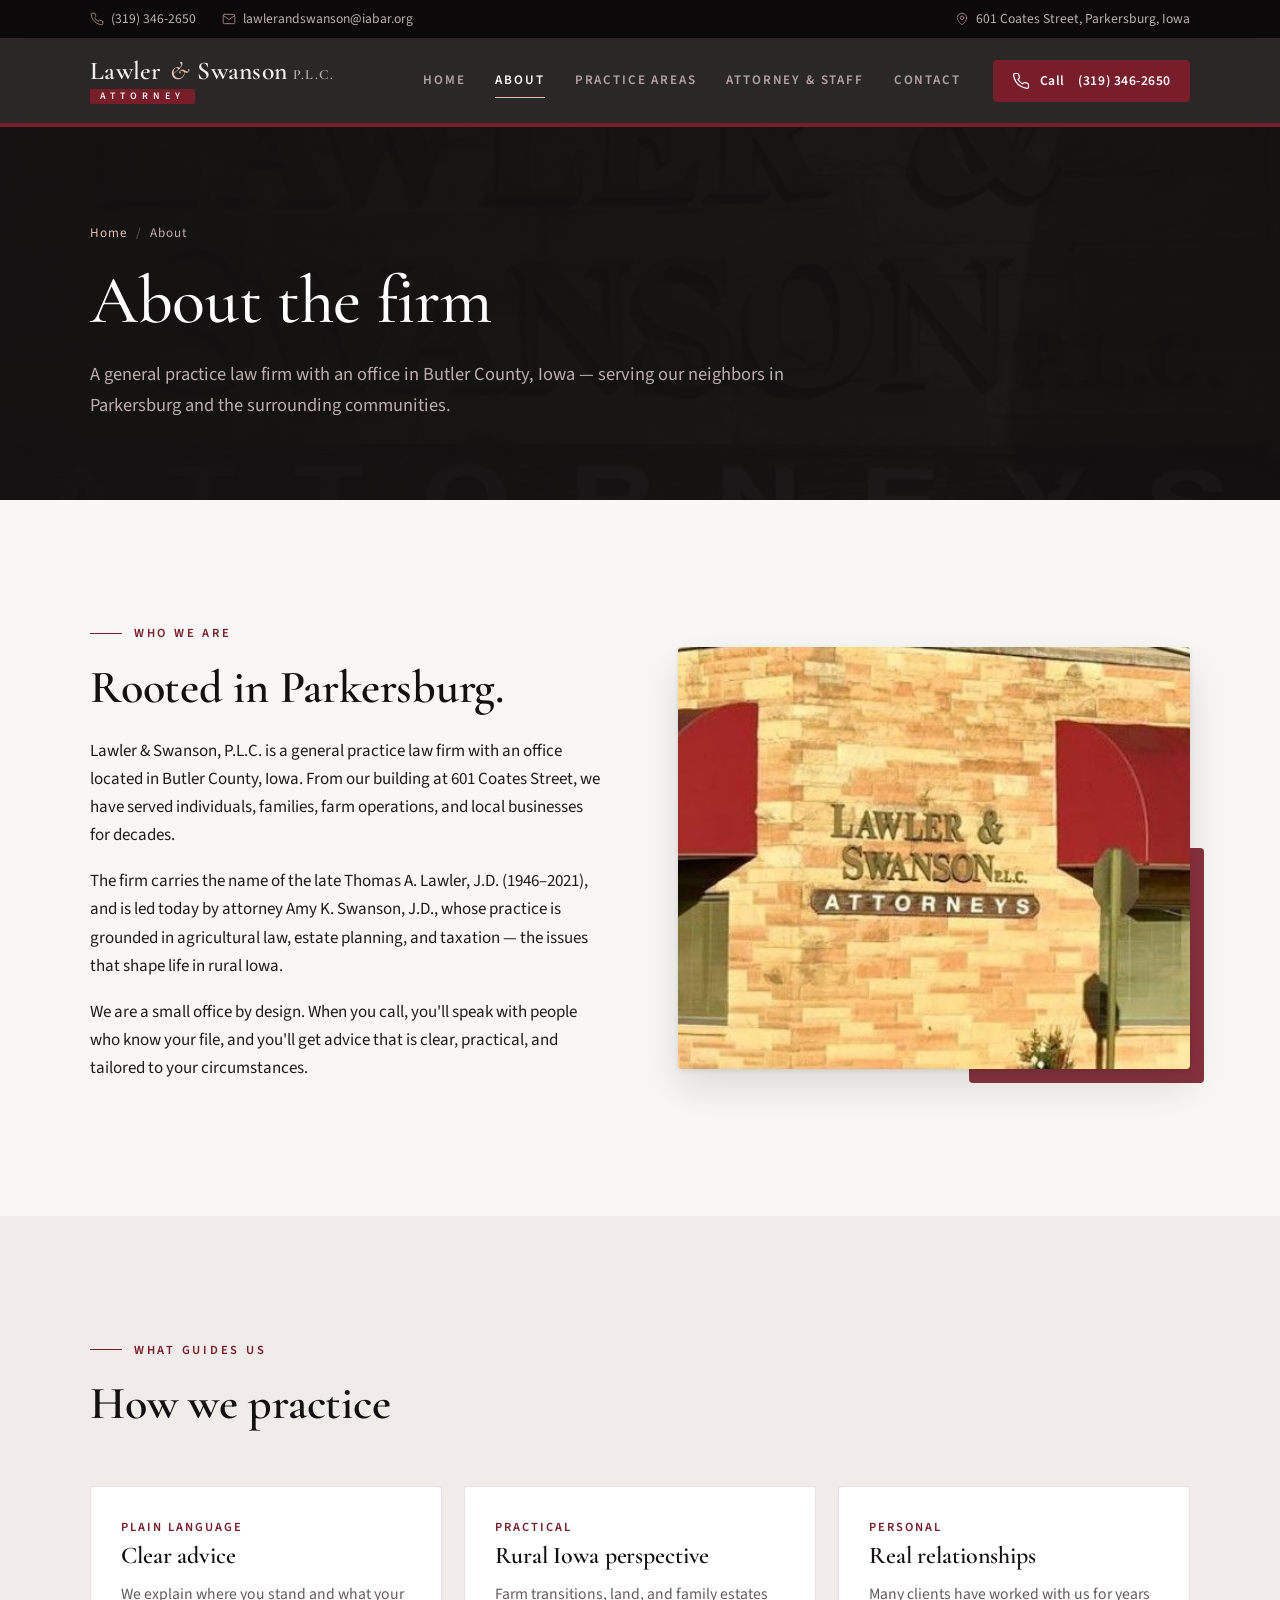
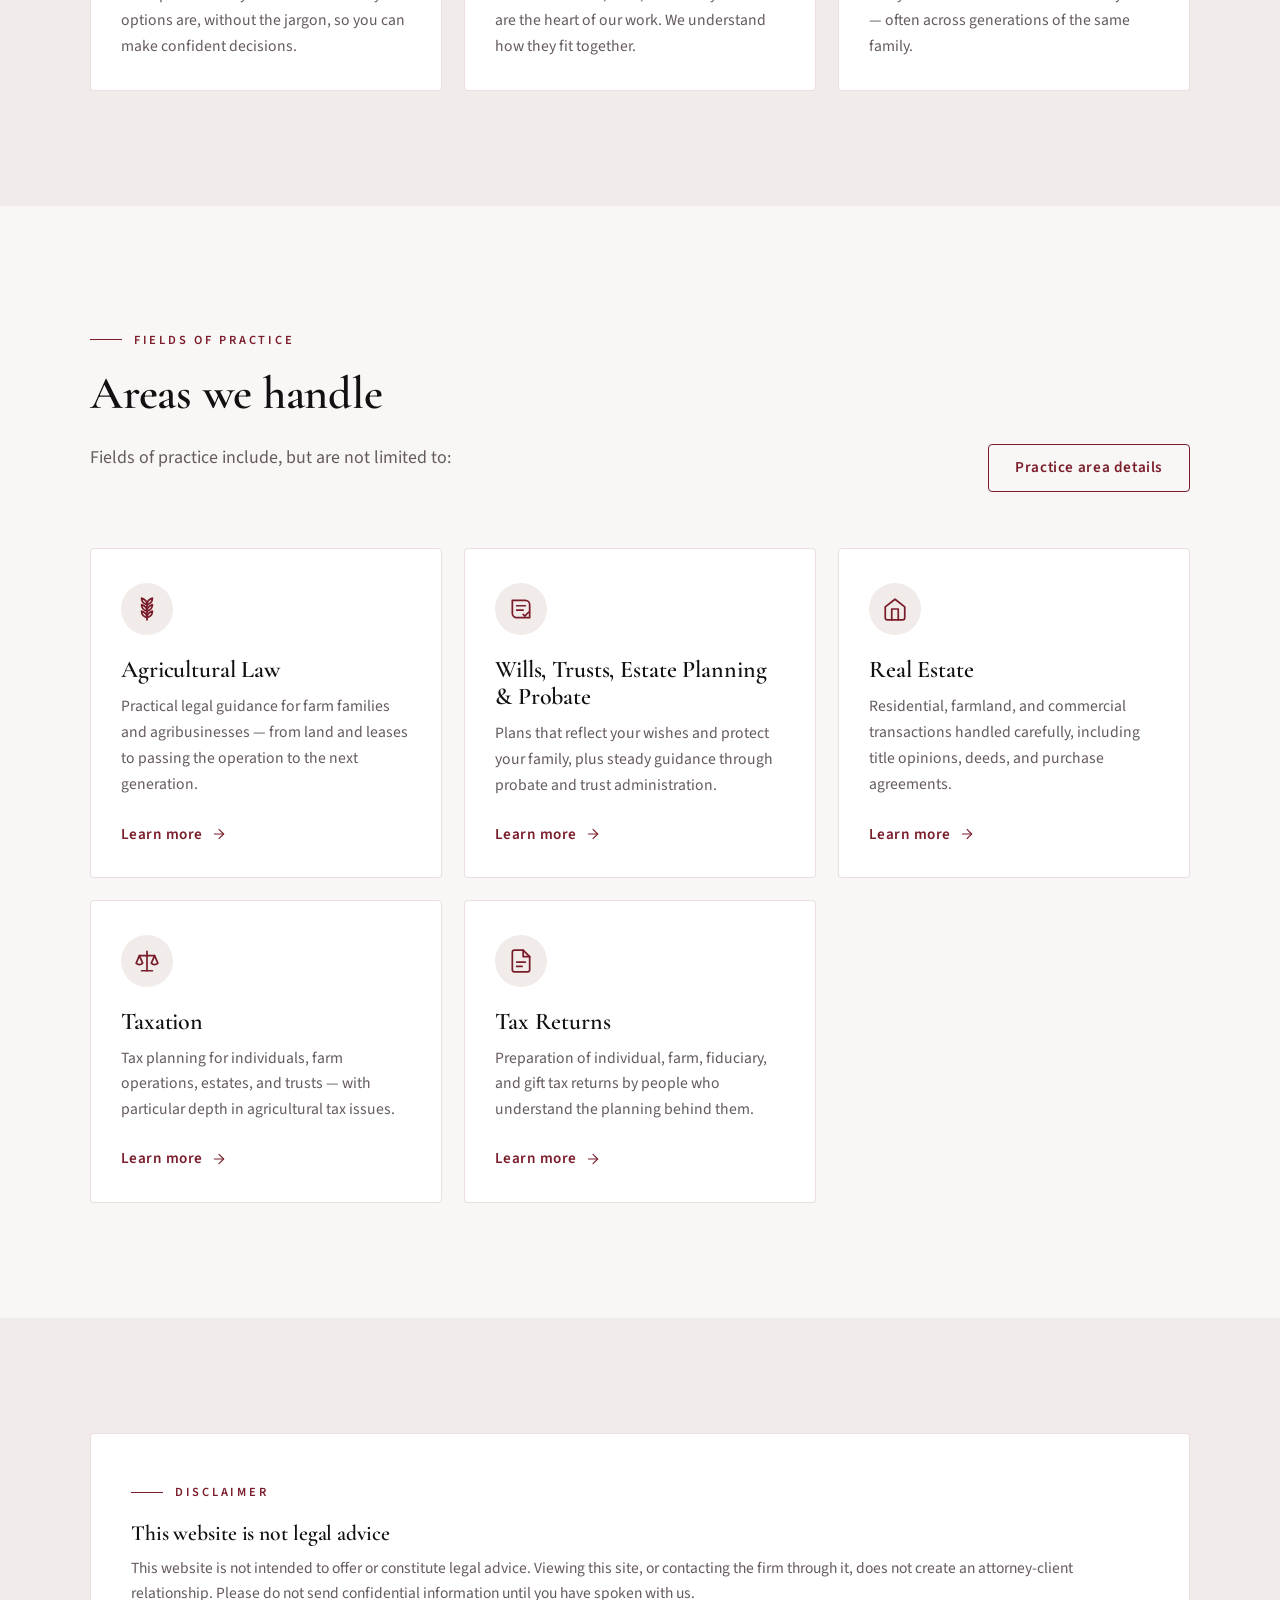
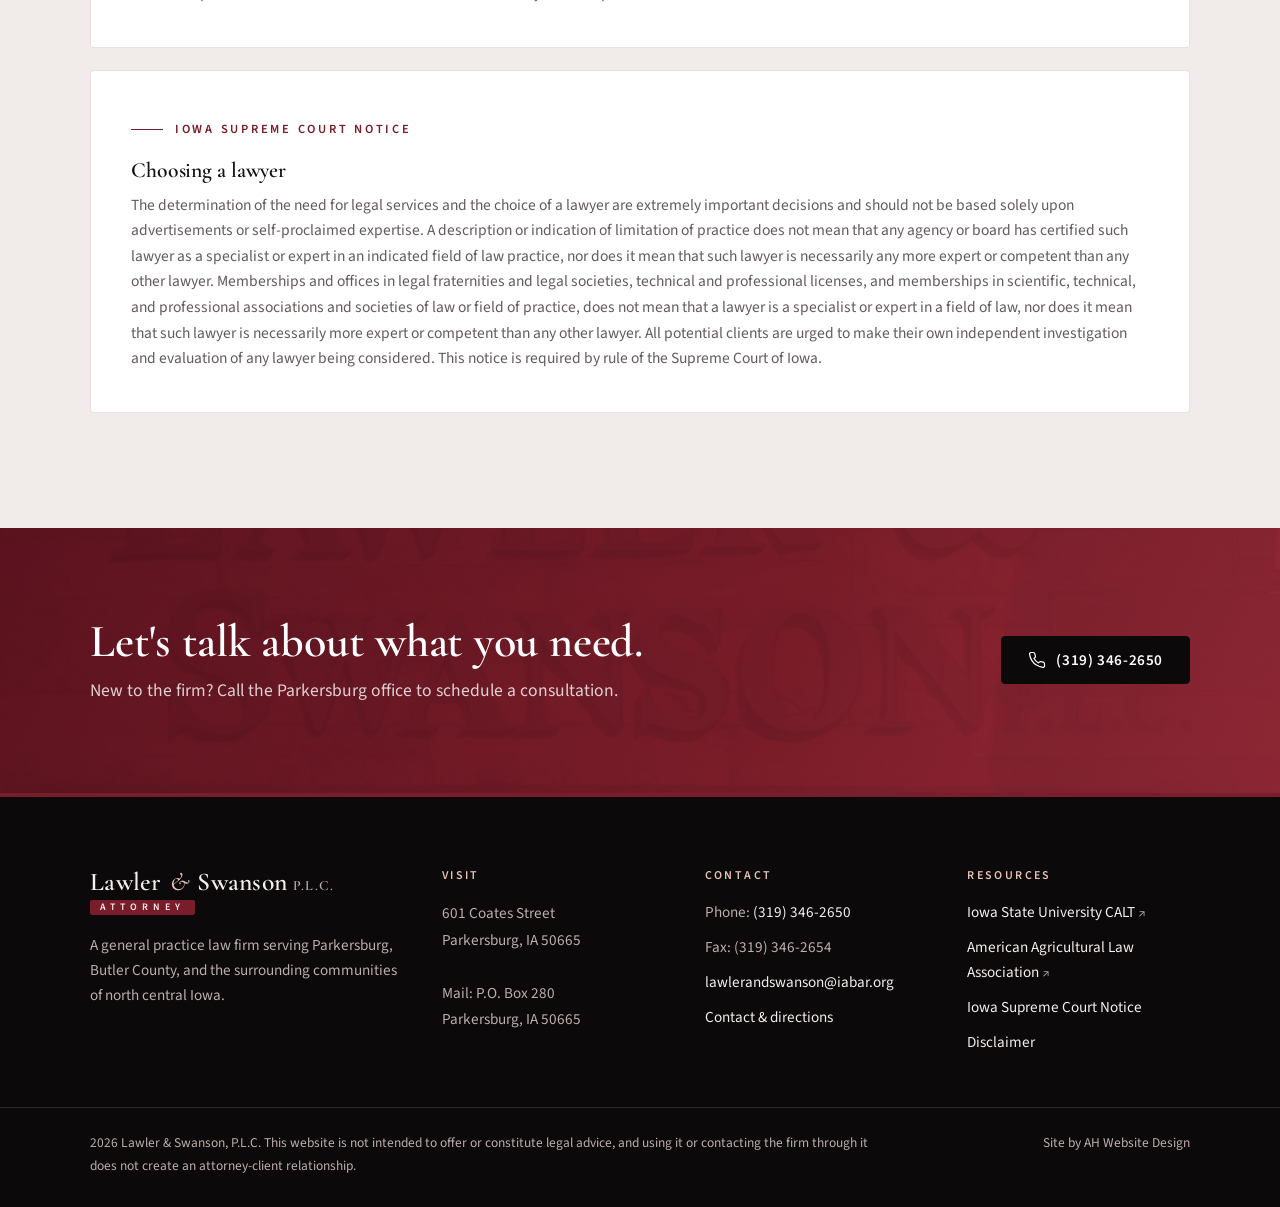
==== commit 734fee4a: "Fix space before comma in top bar address; Joshua Haan's degree is a B.S. Co-Authored-By: Claude Son" ====
--- a/about.html
+++ b/about.html
@@ -34,7 +34,7 @@
         <a class="hide-sm" href="mailto:lawlerandswanson@iabar.org"><svg viewBox="0 0 24 24" fill="none" stroke="currentColor" stroke-width="1.6" stroke-linecap="round" stroke-linejoin="round" aria-hidden="true"><rect x="2" y="4" width="20" height="16" rx="2"/><path d="m22 6-10 7L2 6"/></svg>lawlerandswanson@iabar.org</a>
       </div>
       <div class="utility-group right">
-        <a href="https://www.google.com/maps/search/?api=1&amp;query=Lawler+%26+Swanson+PLC,+601+Coates+St,+Parkersburg,+IA+50665" target="_blank" rel="noopener"><svg viewBox="0 0 24 24" fill="none" stroke="currentColor" stroke-width="1.6" stroke-linecap="round" stroke-linejoin="round" aria-hidden="true"><path d="M20 10c0 6-8 12-8 12s-8-6-8-12a8 8 0 0 1 16 0z"/><circle cx="12" cy="10" r="3"/></svg>601 Coates Street<span class="addr-more">, Parkersburg, Iowa</span></a>
+        <a href="https://www.google.com/maps/search/?api=1&amp;query=Lawler+%26+Swanson+PLC,+601+Coates+St,+Parkersburg,+IA+50665" target="_blank" rel="noopener"><svg viewBox="0 0 24 24" fill="none" stroke="currentColor" stroke-width="1.6" stroke-linecap="round" stroke-linejoin="round" aria-hidden="true"><path d="M20 10c0 6-8 12-8 12s-8-6-8-12a8 8 0 0 1 16 0z"/><circle cx="12" cy="10" r="3"/></svg><span class="addr">601 Coates Street<span class="addr-more">, Parkersburg, Iowa</span></span></a>
       </div>
     </div>
   </div>
--- a/css/style.css
+++ b/css/style.css
@@ -143,6 +143,7 @@
 .utility a:hover { color: var(--sand); }
 .utility-group { display: flex; gap: 26px; align-items: center; }
 .utility-group span, .utility-group a { display: inline-flex; align-items: center; gap: 7px; }
+.utility-group .addr { display: inline; }
 .utility svg { width: 14px; height: 14px; color: var(--tan); }
 
 .site-header {
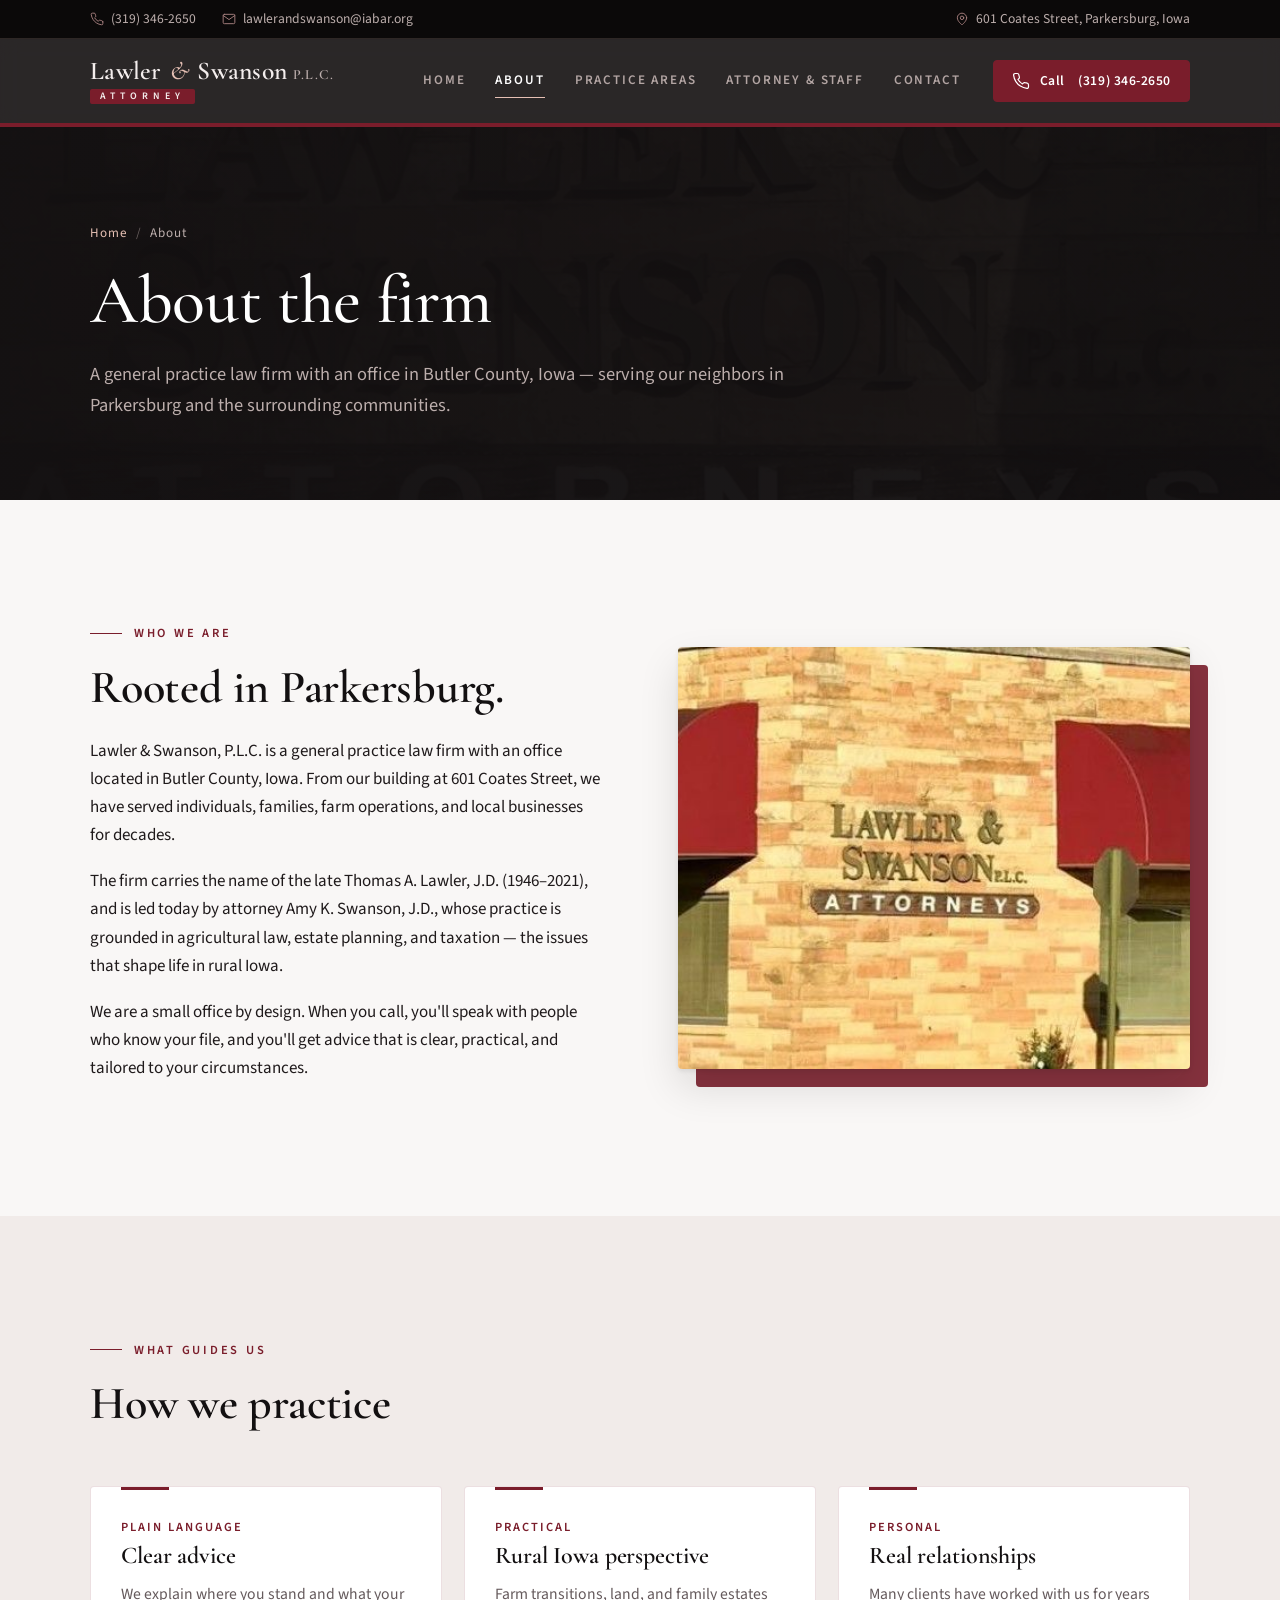
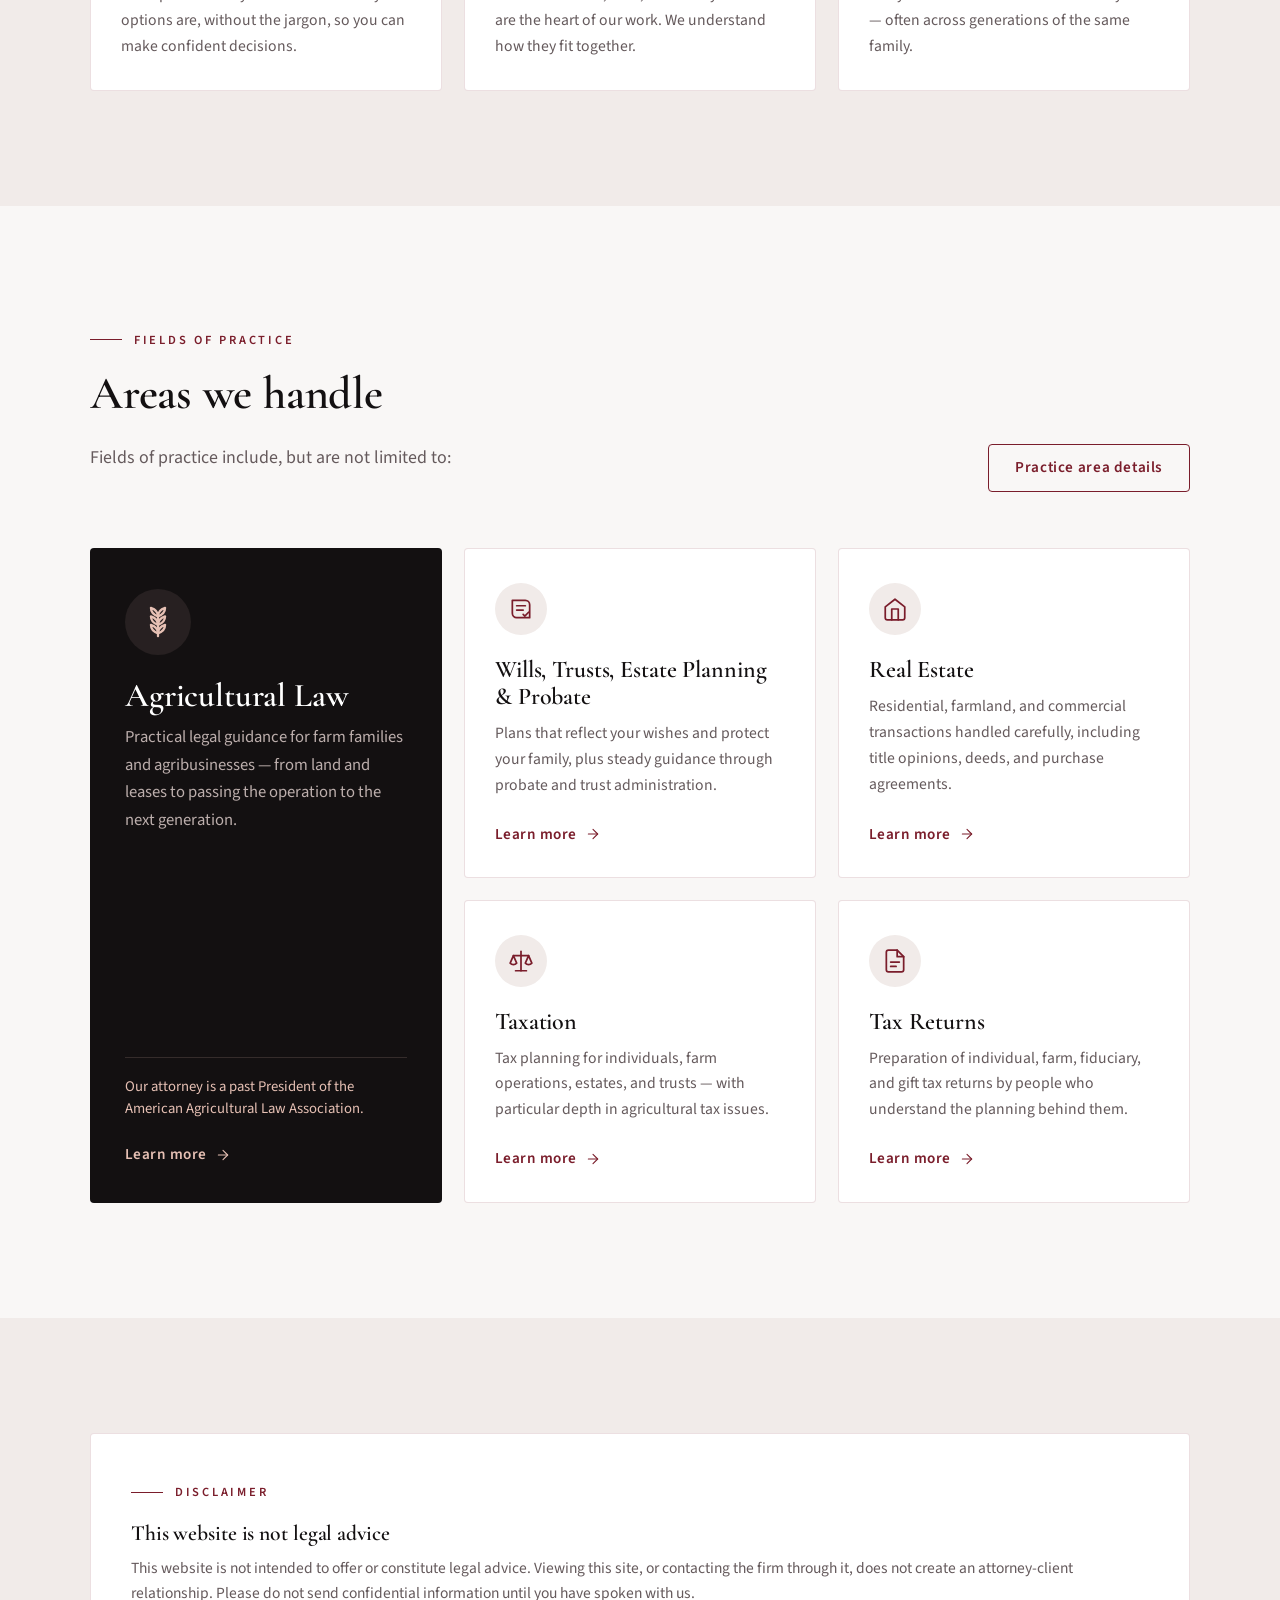
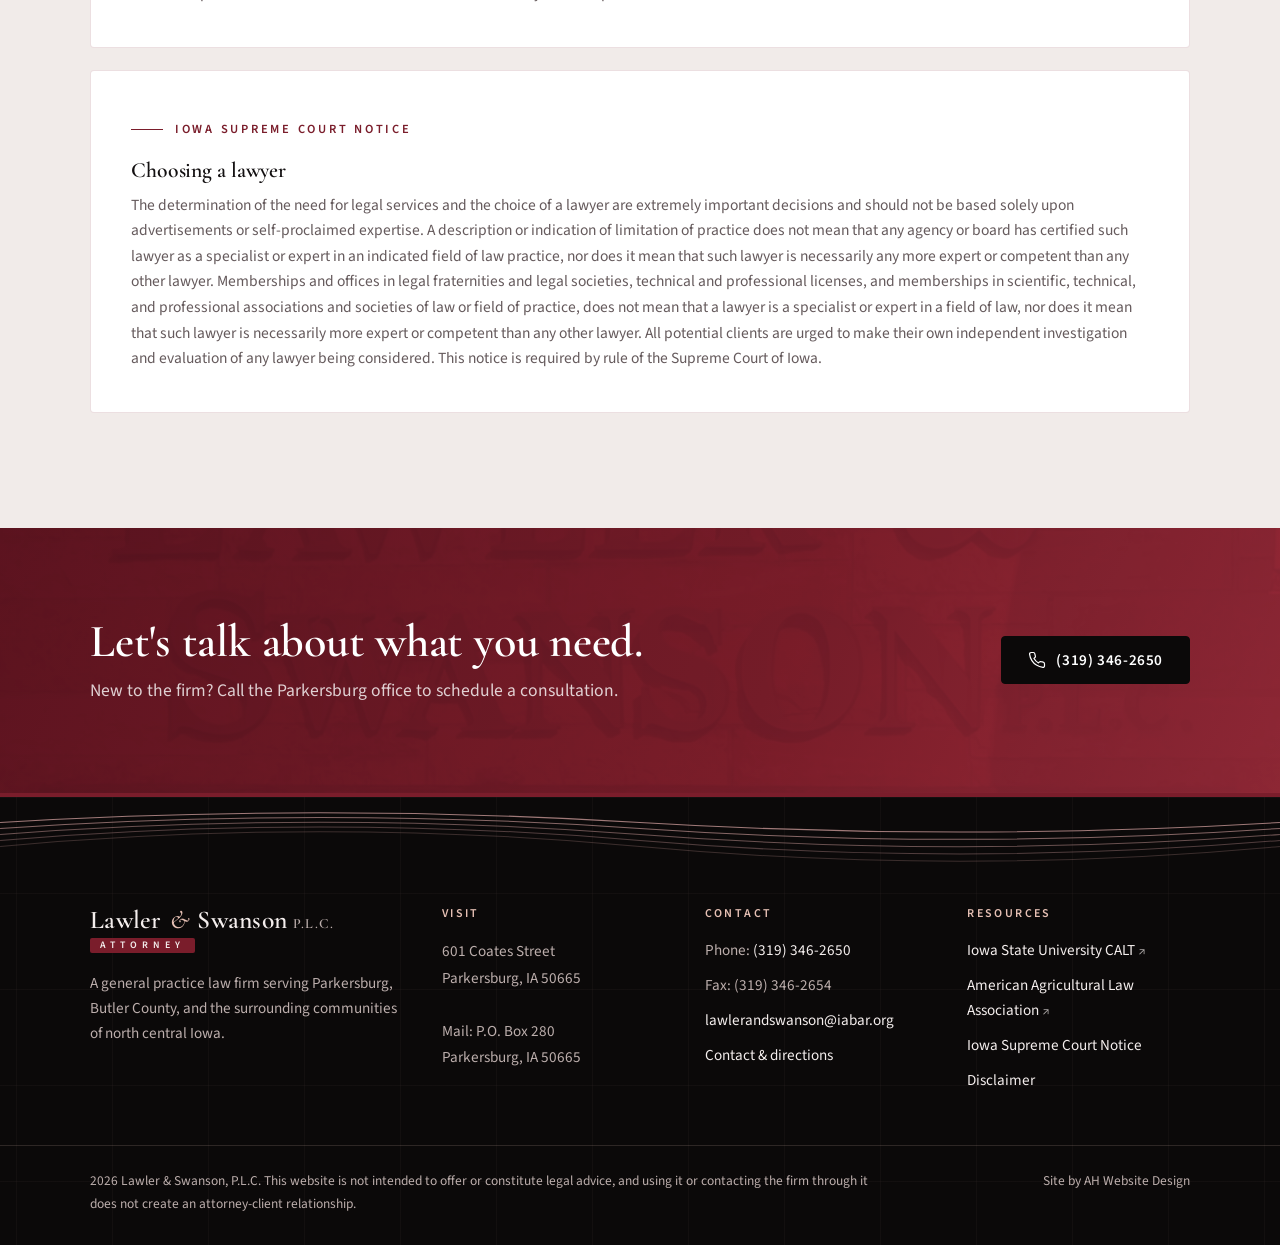
==== commit 6d6b9b72: "Add motion redesign, staff headshot placeholders, and copy button fix - Fix stray CSS lines that dro" ====
--- a/about.html
+++ b/about.html
@@ -20,7 +20,7 @@
   <link rel="preconnect" href="https://fonts.googleapis.com">
   <link rel="preconnect" href="https://fonts.gstatic.com" crossorigin>
   <link href="https://fonts.googleapis.com/css2?family=Cormorant+Garamond:ital,wght@0,500;0,600;0,700;1,500&amp;family=Source+Sans+3:wght@400;600;700&amp;display=swap" rel="stylesheet">
-  <link rel="stylesheet" href="css/style.css">
+  <link rel="stylesheet" href="css/style.css?v=7">
   <!-- Analytics: the old Universal Analytics tag (UA-138181092-1) stopped collecting data in 2023.
        To track visits, create a GA4 property and paste its gtag snippet here. -->
 </head>
@@ -92,9 +92,9 @@
           <h2>How we practice</h2>
         </div>
         <div class="people-grid" data-stagger="0.1">
-          <article class="person"><div class="role">Plain language</div><h3>Clear advice</h3><p>We explain where you stand and what your options are, without the jargon, so you can make confident decisions.</p></article>
-          <article class="person"><div class="role">Practical</div><h3>Rural Iowa perspective</h3><p>Farm transitions, land, and family estates are the heart of our work. We understand how they fit together.</p></article>
-          <article class="person"><div class="role">Personal</div><h3>Real relationships</h3><p>Many clients have worked with us for years &mdash; often across generations of the same family.</p></article>
+          <article class="person value"><div class="role">Plain language</div><h3>Clear advice</h3><p>We explain where you stand and what your options are, without the jargon, so you can make confident decisions.</p></article>
+          <article class="person value"><div class="role">Practical</div><h3>Rural Iowa perspective</h3><p>Farm transitions, land, and family estates are the heart of our work. We understand how they fit together.</p></article>
+          <article class="person value"><div class="role">Personal</div><h3>Real relationships</h3><p>Many clients have worked with us for years &mdash; often across generations of the same family.</p></article>
         </div>
       </div>
     </section>
@@ -110,32 +110,33 @@
           <a class="btn btn-outline" href="practice-areas.html">Practice area details</a>
         </div>
         <div class="practice-grid" data-stagger="0.08">
-          <a class="practice-card" href="practice-areas.html#agricultural-law">
-            <span class="icon"><svg viewBox="0 0 24 24" fill="none" stroke="currentColor" stroke-width="1.6" stroke-linecap="round" stroke-linejoin="round" aria-hidden="true"><path d="M12 22V8"/><path d="M12 8c0-3 2-5 5-6 0 3-2 5-5 6z"/><path d="M12 8c0-3-2-5-5-6 0 3 2 5 5 6z"/><path d="M12 14c0-3 2-5 5-6 0 3-2 5-5 6z"/><path d="M12 14c0-3-2-5-5-6 0 3 2 5 5 6z"/><path d="M12 20c0-3 2-5 5-6 0 3-2 5-5 6z"/><path d="M12 20c0-3-2-5-5-6 0 3 2 5 5 6z"/></svg></span>
+          <a class="practice-card feature" href="practice-areas.html#agricultural-law">
+            <span class="icon"><svg viewBox="0 0 24 24" fill="none" stroke="currentColor" stroke-width="1.6" stroke-linecap="round" stroke-linejoin="round" aria-hidden="true"><path class="draw" pathLength="1" d="M12 22V8"/><path class="leaf r" style="--d:.53s" d="M12 8c0-3 2-5 5-6 0 3-2 5-5 6z"/><path class="leaf l" style="--d:.6s" d="M12 8c0-3-2-5-5-6 0 3 2 5 5 6z"/><path class="leaf r" style="--d:.34s" d="M12 14c0-3 2-5 5-6 0 3-2 5-5 6z"/><path class="leaf l" style="--d:.41s" d="M12 14c0-3-2-5-5-6 0 3 2 5 5 6z"/><path class="leaf r" style="--d:.15s" d="M12 20c0-3 2-5 5-6 0 3-2 5-5 6z"/><path class="leaf l" style="--d:.22s" d="M12 20c0-3-2-5-5-6 0 3 2 5 5 6z"/></svg></span>
             <h3>Agricultural Law</h3>
             <p>Practical legal guidance for farm families and agribusinesses — from land and leases to passing the operation to the next generation.</p>
+            <span class="why">Our attorney is a past President of the American Agricultural Law Association.</span>
             <span class="text-link">Learn more <svg viewBox="0 0 24 24" fill="none" stroke="currentColor" stroke-width="1.6" stroke-linecap="round" stroke-linejoin="round" aria-hidden="true"><path d="M5 12h14"/><path d="m12 5 7 7-7 7"/></svg></span>
           </a>
           <a class="practice-card" href="practice-areas.html#estate-planning">
-            <span class="icon"><svg viewBox="0 0 24 24" fill="none" stroke="currentColor" stroke-width="1.6" stroke-linecap="round" stroke-linejoin="round" aria-hidden="true"><path d="M4 4h12a4 4 0 0 1 4 4v12H8a4 4 0 0 1-4-4z"/><path d="M8 9h8"/><path d="M8 13h6"/><path d="m14 17 1.5 1.5L19 15"/></svg></span>
+            <span class="icon"><svg viewBox="0 0 24 24" fill="none" stroke="currentColor" stroke-width="1.6" stroke-linecap="round" stroke-linejoin="round" aria-hidden="true"><path d="M4 4h12a4 4 0 0 1 4 4v12H8a4 4 0 0 1-4-4z"/><path class="draw" pathLength="1" d="M8 9h8"/><path class="draw" pathLength="1" style="--d:.18s" d="M8 13h6"/><path class="draw" pathLength="1" style="--d:.45s" d="m14 17 1.5 1.5L19 15"/></svg></span>
             <h3>Wills, Trusts, Estate Planning &amp; Probate</h3>
             <p>Plans that reflect your wishes and protect your family, plus steady guidance through probate and trust administration.</p>
             <span class="text-link">Learn more <svg viewBox="0 0 24 24" fill="none" stroke="currentColor" stroke-width="1.6" stroke-linecap="round" stroke-linejoin="round" aria-hidden="true"><path d="M5 12h14"/><path d="m12 5 7 7-7 7"/></svg></span>
           </a>
           <a class="practice-card" href="practice-areas.html#real-estate">
-            <span class="icon"><svg viewBox="0 0 24 24" fill="none" stroke="currentColor" stroke-width="1.6" stroke-linecap="round" stroke-linejoin="round" aria-hidden="true"><path d="m3 10 9-7 9 7v10a2 2 0 0 1-2 2H5a2 2 0 0 1-2-2z"/><path d="M9 22V12h6v10"/></svg></span>
+            <span class="icon"><svg viewBox="0 0 24 24" fill="none" stroke="currentColor" stroke-width="1.6" stroke-linecap="round" stroke-linejoin="round" aria-hidden="true"><path class="draw" pathLength="1" d="m3 10 9-7 9 7v10a2 2 0 0 1-2 2H5a2 2 0 0 1-2-2z"/><path class="draw" pathLength="1" style="--d:.5s" d="M9 22V12h6v10"/></svg></span>
             <h3>Real Estate</h3>
             <p>Residential, farmland, and commercial transactions handled carefully, including title opinions, deeds, and purchase agreements.</p>
             <span class="text-link">Learn more <svg viewBox="0 0 24 24" fill="none" stroke="currentColor" stroke-width="1.6" stroke-linecap="round" stroke-linejoin="round" aria-hidden="true"><path d="M5 12h14"/><path d="m12 5 7 7-7 7"/></svg></span>
           </a>
           <a class="practice-card" href="practice-areas.html#taxation">
-            <span class="icon"><svg viewBox="0 0 24 24" fill="none" stroke="currentColor" stroke-width="1.6" stroke-linecap="round" stroke-linejoin="round" aria-hidden="true"><path d="M12 3v18"/><path d="M7 21h10"/><path d="M5 7h14"/><path d="m5 7-3 7a4 4 0 0 0 6 0z"/><path d="m19 7-3 7a4 4 0 0 0 6 0z"/></svg></span>
+            <span class="icon"><svg viewBox="0 0 24 24" fill="none" stroke="currentColor" stroke-width="1.6" stroke-linecap="round" stroke-linejoin="round" aria-hidden="true"><path d="M12 3v18"/><path d="M7 21h10"/><g class="beam"><path d="M5 7h14"/><path d="m5 7-3 7a4 4 0 0 0 6 0z"/><path d="m19 7-3 7a4 4 0 0 0 6 0z"/></g></svg></span>
             <h3>Taxation</h3>
             <p>Tax planning for individuals, farm operations, estates, and trusts — with particular depth in agricultural tax issues.</p>
             <span class="text-link">Learn more <svg viewBox="0 0 24 24" fill="none" stroke="currentColor" stroke-width="1.6" stroke-linecap="round" stroke-linejoin="round" aria-hidden="true"><path d="M5 12h14"/><path d="m12 5 7 7-7 7"/></svg></span>
           </a>
           <a class="practice-card" href="practice-areas.html#tax-returns">
-            <span class="icon"><svg viewBox="0 0 24 24" fill="none" stroke="currentColor" stroke-width="1.6" stroke-linecap="round" stroke-linejoin="round" aria-hidden="true"><path d="M14 2H6a2 2 0 0 0-2 2v16a2 2 0 0 0 2 2h12a2 2 0 0 0 2-2V8z"/><path d="M14 2v6h6"/><path d="M8 13h8"/><path d="M8 17h5"/></svg></span>
+            <span class="icon"><svg viewBox="0 0 24 24" fill="none" stroke="currentColor" stroke-width="1.6" stroke-linecap="round" stroke-linejoin="round" aria-hidden="true"><path d="M14 2H6a2 2 0 0 0-2 2v16a2 2 0 0 0 2 2h12a2 2 0 0 0 2-2V8z"/><path class="fold" d="M14 2v6h6"/><path class="draw" pathLength="1" style="--d:.2s" d="M8 13h8"/><path class="draw" pathLength="1" style="--d:.4s" d="M8 17h5"/></svg></span>
             <h3>Tax Returns</h3>
             <p>Preparation of individual, farm, fiduciary, and gift tax returns by people who understand the planning behind them.</p>
             <span class="text-link">Learn more <svg viewBox="0 0 24 24" fill="none" stroke="currentColor" stroke-width="1.6" stroke-linecap="round" stroke-linejoin="round" aria-hidden="true"><path d="M5 12h14"/><path d="m12 5 7 7-7 7"/></svg></span>
@@ -173,6 +174,7 @@
   </main>
 
   <footer class="site-footer">
+    <svg class="furrows draw-in footer-furrows" viewBox="0 0 1200 140" preserveAspectRatio="none" aria-hidden="true" focusable="false"><path pathLength="1" style="--i:0;opacity:0.95" d="M0 36 C 200 6, 400 6, 600 36 S 1000 66, 1200 36"/><path pathLength="1" style="--i:1;opacity:0.78" d="M0 50 C 200 16, 400 16, 600 50 S 1000 84, 1200 50"/><path pathLength="1" style="--i:2;opacity:0.6" d="M0 64 C 200 26, 400 26, 600 64 S 1000 102, 1200 64"/><path pathLength="1" style="--i:3;opacity:0.44" d="M0 78 C 200 36, 400 36, 600 78 S 1000 120, 1200 78"/><path pathLength="1" style="--i:4;opacity:0.3" d="M0 92 C 200 46, 400 46, 600 92 S 1000 138, 1200 92"/></svg>
     <div class="wrap footer-main">
       <div>
         <a class="brand" href="index.html" aria-label="Lawler &amp; Swanson, P.L.C. — home">
@@ -213,6 +215,6 @@
   </footer>
 
   <button class="to-top" type="button" aria-label="Back to top"><svg viewBox="0 0 24 24" fill="none" stroke="currentColor" stroke-width="1.6" stroke-linecap="round" stroke-linejoin="round" aria-hidden="true"><path d="m18 15-6-6-6 6"/></svg></button>
-  <script src="js/main.js"></script>
+  <script src="js/main.js?v=3"></script>
 </body>
 </html>
--- a/css/style.css
+++ b/css/style.css
@@ -40,6 +40,14 @@
   --shadow-lift: 0 2px 4px rgba(19, 16, 17, 0.08), 0 18px 40px rgba(19, 16, 17, 0.12);
   --ease: cubic-bezier(0.22, 0.61, 0.36, 1);
   --header-h: 84px;
+
+  /* Motion: deliberate, like a signature. Things draw, settle and stay. Nothing bounces. */
+  --ease-ink: cubic-bezier(0.65, 0, 0.35, 1);   /* lines being drawn: slow start, slow finish */
+  --dur-quick: .3s;                               /* hover colour changes */
+  --dur-base: .45s;                               /* lifts, sweeps, small moves */
+  --dur-slow: .9s;                                /* reveals and headings */
+  --dur-draw: 1.4s;                               /* lines, rules and photo reveals */
+  --line-step: .1s;                               /* delay between heading lines */
 }
 
 *, *::before, *::after { box-sizing: border-box; }
@@ -218,25 +226,31 @@
   background: var(--ink); color: var(--on-dark);
   padding: clamp(64px, 9vw, 120px) 0 clamp(72px, 10vw, 130px);
 }
-.hero::before {
-  /* the sandstone sign, heavily darkened, as quiet texture */
-  content: ""; position: absolute; inset: -4%;
-  background: url("../images/office-sign.jpg") center/cover no-repeat;
-  opacity: 0.12; filter: grayscale(0.3) contrast(1.1);
-  animation: slowdrift 30s ease-in-out infinite alternate;
-}
+/* Survey grid behind the hero: Iowa's one-mile sections, drawn once on load, then still */
+.plat { position: absolute; inset: 0; width: 100%; height: 100%; pointer-events: none; }
+.plat line { stroke: rgba(230,192,180,.15); stroke-width: 1; animation: draw 1.1s var(--ease-ink) both; animation-delay: var(--d, 0s); }
+.plat line.twp { stroke: rgba(230,192,180,.3); }
+.plat text { font: 600 8px/1 var(--sans); fill: rgba(230,192,180,.24); letter-spacing: .04em; animation: fadeIn 1s var(--ease) 1.2s both; }
 .hero::after {
-  content: ""; position: absolute; inset: 0;
+  content: ""; position: absolute; inset: 0; pointer-events: none;
   background:
     radial-gradient(ellipse at 15% 20%, rgba(122,29,43,.42), transparent 55%),
     radial-gradient(ellipse at 90% 90%, rgba(92,19,32,.25), transparent 50%),
-    linear-gradient(90deg, rgba(19,16,17,.96) 0%, rgba(19,16,17,.82) 55%, rgba(19,16,17,.6) 100%);
+    linear-gradient(90deg, rgba(19,16,17,.95) 0%, rgba(19,16,17,.74) 52%, rgba(19,16,17,.3) 100%);
 }
 @keyframes slowdrift { from { transform: scale(1.02) translate(0,0); } to { transform: scale(1.08) translate(-1.5%, -1%); } }
 
 .hero .wrap { position: relative; z-index: 1; display: grid; grid-template-columns: 1.15fr 0.85fr; gap: clamp(40px, 6vw, 80px); align-items: center; }
 .hero h1 { color: var(--white); font-weight: 500; }
-.hero h1 em { font-style: italic; color: var(--sand); font-weight: 500; }
+.hero h1 em { position: relative; font-style: italic; color: var(--sand); font-weight: 500; white-space: nowrap; }
+/* maroon ink line under "families, farms", drawn last */
+/* Uncovered left to right with a clip (a dash-based draw slides along the line in some browsers) */
+.ink-line {
+  position: absolute; left: -2%; bottom: -.1em; width: 104%; height: .3em; overflow: visible; pointer-events: none;
+  clip-path: inset(-6px 100% -6px -6px); animation: inkWipe 1.1s var(--ease-ink) 2.2s forwards;
+}
+.ink-line path { fill: none; stroke: var(--maroon-bright); stroke-width: 3; stroke-linecap: round; vector-effect: non-scaling-stroke; }
+@keyframes inkWipe { to { clip-path: inset(-6px -6px -6px -6px); } }
 .hero .lead { font-size: 1.2rem; color: var(--on-dark-muted); max-width: 34em; margin-bottom: 34px; }
 .hero-actions { display: flex; flex-wrap: wrap; gap: 14px; }
 
@@ -245,14 +259,26 @@
   position: relative; border-radius: var(--radius); overflow: hidden;
   box-shadow: 0 30px 60px rgba(0,0,0,.45);
   clip-path: inset(0 0 100% 0);
-  animation: unveil 1.4s var(--ease) .5s forwards;
-}
-.hero-figure img { width: 100%; aspect-ratio: 4 / 3.4; object-fit: cover; transform: scale(1.08); animation: settle 2.4s var(--ease) .5s forwards; }
-.hero-figure::before {
-  content: ""; position: absolute; inset: 22px -22px -22px 22px;
-  border: 1px solid var(--tan); border-radius: var(--radius); opacity: .6;
-}
+  animation: unveil 1.4s var(--ease) 1.1s forwards;
+}
+.hero-figure img { width: 100%; aspect-ratio: 4 / 3.4; object-fit: cover; transform: scale(1.08); animation: settle 2.4s var(--ease) 1.1s forwards; }
+/* The offset outline behind the photo, drawn like a property boundary with a marker at each corner */
+.hero-figure .bounds { position: absolute; left: 22px; top: 22px; width: 100%; height: 100%; pointer-events: none; }
+.bounds .edge { position: absolute; background: var(--tan); opacity: .75; }
+.bounds .e1 { left: 0; top: 0; width: 100%; height: 1px; transform-origin: left; animation: edgeX .45s var(--ease-ink) .9s both; }
+.bounds .e2 { left: 100%; top: 0; width: 1px; height: 100%; transform-origin: top; animation: edgeY .45s var(--ease-ink) 1.25s both; }
+.bounds .e3 { left: 0; top: 100%; width: 100%; height: 1px; transform-origin: right; animation: edgeX .45s var(--ease-ink) 1.6s both; }
+.bounds .e4 { left: 0; top: 0; width: 1px; height: 100%; transform-origin: bottom; animation: edgeY .45s var(--ease-ink) 1.95s both; }
+.bounds .mark { position: absolute; width: 13px; height: 13px; margin: -6px 0 0 -6px; animation: markSet .5s var(--ease) both; }
+.bounds .mark::before, .bounds .mark::after { content: ""; position: absolute; background: var(--sand); }
+.bounds .mark::before { left: 6px; top: 0; width: 1px; height: 13px; }
+.bounds .mark::after { left: 0; top: 6px; width: 13px; height: 1px; }
+.bounds .m1 { left: 0; top: 0; animation-delay: .9s; }
+.bounds .m2 { left: 100%; top: 0; animation-delay: 1.25s; }
+.bounds .m3 { left: 100%; top: 100%; animation-delay: 1.6s; }
+.bounds .m4 { left: 0; top: 100%; animation-delay: 1.95s; }
 .hero-figure figcaption {
+  opacity: 0; transform: translateY(18px); animation: rise .9s var(--ease) 2.1s forwards;
   position: absolute; left: -28px; bottom: 28px; z-index: 2;
   background: var(--paper); color: var(--ink); padding: 14px 20px; border-radius: var(--radius);
   box-shadow: var(--shadow-lift); font-size: 0.88rem; line-height: 1.35;
@@ -268,7 +294,8 @@
 @keyframes rise { to { opacity: 1; transform: none; } }
 
 /* ---------- Credentials strip ---------- */
-.credentials { background: var(--ink-2); color: var(--on-dark); border-top: 1px solid var(--line-dark); }
+.credentials { background: var(--ink-2); color: var(--on-dark); }
+.credentials .furrows { height: 60px; margin-bottom: -10px; }
 .credentials ul { list-style: none; margin: 0; padding: 0; display: grid; grid-template-columns: repeat(4, 1fr); }
 .credentials li { padding: 28px 24px; border-left: 1px solid var(--line-dark); }
 .credentials li:first-child { border-left: 0; padding-left: 0; }
@@ -286,7 +313,8 @@
   content: ""; position: absolute; inset: 0;
   background: var(--hero-img, url("../images/office-street.jpg")) center/cover no-repeat;
   opacity: .16; filter: grayscale(.4);
-  transform: scale(1.05); animation: slowdrift 30s ease-in-out infinite alternate;
+  /* drifts once and then rests, instead of looping forever */
+  transform: scale(1.05); animation: slowdrift 24s var(--ease) forwards;
 }
 .page-hero::after { content: ""; position: absolute; inset: 0; background: linear-gradient(90deg, rgba(19,16,17,.95), rgba(19,16,17,.7)); }
 .page-hero .wrap { position: relative; z-index: 1; }
@@ -338,15 +366,14 @@
 /* ---------- Split / about block ---------- */
 .split-block { display: grid; grid-template-columns: 1fr 1fr; gap: clamp(40px, 6vw, 90px); align-items: center; }
 .split-block.reverse > :first-child { order: 2; }
-.photo-stack { position: relative; }
+/* isolation keeps the maroon accent (z-index -1) behind the photo but above the section background,
+   even after the reveal animation's transform is removed */
+.photo-stack { position: relative; isolation: isolate; }
 .photo-stack img { border-radius: var(--radius); box-shadow: var(--shadow-lift); width: 100%; object-fit: cover; }
 .photo-stack .accent {
-  position: absolute; right: -14px; bottom: -14px; width: 46%; aspect-ratio: 1;
+  /* same size as the photo, offset down and right so only the right and bottom edges show (echoes the hero) */
+  position: absolute; inset: 18px -18px -18px 18px;
   background: var(--maroon); border-radius: var(--radius); z-index: -1; opacity: .9;
-}
-.photo-stack .badge {
-  position: absolute; left: 20px; bottom: -14px; top: auto; background: rgba(14,10,11,.92); color: var(--on-dark);
-  padding: 10px 16px; border-radius: var(--radius); font-size: .8rem; letter-spacing: .14em; text-transform: uppercase; font-weight: 600;
 }
 .checklist { list-style: none; padding: 0; margin: 24px 0 32px; display: grid; gap: 14px; }
 .checklist li { display: flex; gap: 14px; align-items: flex-start; }
@@ -355,10 +382,17 @@
 .checklist span { color: var(--muted); font-size: .98rem; }
 
 /* ---------- Approach (numbered) ---------- */
-.steps { display: grid; grid-template-columns: repeat(3, 1fr); gap: 0; counter-reset: step; }
+.steps { position: relative; display: grid; grid-template-columns: repeat(3, 1fr); gap: 0; counter-reset: step; }
 .step { padding: 8px 36px 8px 0; position: relative; }
-.step + .step { padding-left: 36px; border-left: 1px solid var(--line-dark); }
-.step .n { font-family: var(--serif); font-size: 3.4rem; line-height: 1; color: var(--sand); opacity: .9; display: block; margin-bottom: 14px; font-weight: 500; }
+.step + .step { padding-left: 36px; }
+.step .n { position: relative; font-family: var(--serif); font-size: 3.4rem; line-height: 1; color: var(--sand); display: block; width: fit-content; padding-right: 16px; background: var(--ink); margin-bottom: 14px; font-weight: 500; }
+/* A hairline runs from 01 to 03; each number lights up as the line reaches it */
+.steps .track { position: absolute; left: 0; right: 0; top: calc(8px + 1.7rem); height: 1px; background: var(--line-dark); pointer-events: none; }
+.steps .track i { position: absolute; inset: 0; background: linear-gradient(90deg, var(--maroon-bright), var(--sand)); transform-origin: left; }
+.js .steps .track i { transform: scaleX(0); transition: transform 1.8s cubic-bezier(.45, 0, .25, 1) .15s; }
+.js .steps.in .track i { transform: none; }
+.js .steps .step .n { color: rgba(230,192,180,.25); transition: color .6s var(--ease) calc(var(--d, 0s) + .2s); }
+.js .steps .step.in .n { color: var(--sand); }
 .step h3 { color: var(--white); }
 .step p { color: var(--on-dark-muted); margin: 0; }
 
@@ -548,7 +582,7 @@
   .site-header { background: var(--ink); -webkit-backdrop-filter: none; backdrop-filter: none; }
   .nav .btn .num-txt { display: inline; }
   .nav .btn .call-txt::after { content: ""; }
-  .photo-stack { margin-right: 14px; }
+  .photo-stack { margin-right: 18px; margin-bottom: 18px; }
   .utility .hide-sm { display: none; }
   .nav-toggle { display: block; }
   .nav {
@@ -618,8 +652,6 @@
 .profile-body > div + div { margin-top: 40px; }
 .profile-body .eyebrow { margin-bottom: 8px; }
 
-.credentials { background: var(--ink-2); border-top: 1px solid var(--maroon); }
-
 /* ==========================================================================
    Call-to-action blocks
    ========================================================================== */
@@ -655,13 +687,6 @@
 .big-call:hover { color: var(--white); transform: translateY(-2px); box-shadow: var(--shadow-lift); }
 .big-call:hover::after { transform: scaleX(1); transform-origin: left; }
 .big-call:focus-visible { outline: 3px solid var(--tan); outline-offset: 3px; }
-  display: flex; align-items: center; justify-content: center; gap: 14px; text-decoration: none;
-  min-height: 76px; padding: 18px 28px; border-radius: var(--radius);
-  background: var(--maroon); color: var(--white); border: 1px solid var(--maroon-bright);
-  font: 600 clamp(1.1rem, 2.2vw, 1.35rem)/1.2 var(--sans); letter-spacing: .02em; text-align: center;
-  box-shadow: 0 10px 28px rgba(0,0,0,.35);
-  transition: background .3s var(--ease), transform .3s var(--ease), box-shadow .3s var(--ease);
-}
 
 .copy-btn { display: inline; padding: 0; border: 0; background: none; font: inherit; color: var(--maroon); cursor: pointer; text-decoration: underline; text-underline-offset: 3px; }
 .copy-btn svg { display: none; }
@@ -693,4 +718,192 @@
   .nav-toggle { width: 48px; height: 48px; }
 }
 
-@media (max-width: 920px) { .photo-stack .badge { display: none; } }
+
+/* ==========================================================================
+   Motion redesign
+   One signature moment per screen; everything else stays quiet.
+   All of it switches off under prefers-reduced-motion (see the end).
+   ========================================================================== */
+
+@keyframes draw { from { stroke-dasharray: 1; stroke-dashoffset: 1; } to { stroke-dasharray: 1; stroke-dashoffset: 0; } }
+@keyframes fadeIn { from { opacity: 0; } }
+@keyframes edgeX { from { transform: scaleX(0); } }
+@keyframes edgeY { from { transform: scaleY(0); } }
+@keyframes markSet { from { opacity: 0; transform: scale(0) rotate(-45deg); } }
+@keyframes lineUp { from { transform: translateY(110%); } }
+
+/* ---------- Page-to-page transitions (browsers without support simply skip them) ---------- */
+@media (prefers-reduced-motion: no-preference) {
+  @view-transition { navigation: auto; }
+}
+/* the top bar and header stay put while the page beneath cross-fades (desktop only, so the phone menu is untouched) */
+@media (min-width: 921px) {
+  .utility { view-transition-name: utility; }
+  .site-header { view-transition-name: site-header; }
+}
+::view-transition-old(root) { animation: vtOut .25s var(--ease) both; }
+::view-transition-new(root) { animation: vtIn .45s var(--ease) both; }
+@keyframes vtOut { to { opacity: 0; } }
+@keyframes vtIn { from { opacity: 0; transform: translateY(8px); } }
+
+/* ---------- Headings rise line by line (main.js splits them into .ln lines) ---------- */
+.lines .ln { display: block; overflow: hidden; padding-bottom: .1em; margin-bottom: -.1em; }
+.lines .ln > span { display: block; }
+.js .reveal.has-lines { transform: none; }
+.js .has-lines .lines .ln > span {
+  transform: translateY(110%);
+  transition: transform var(--dur-slow) var(--ease) calc(var(--d, 0s) + var(--li, 0) * var(--line-step));
+}
+.js .has-lines.in .lines .ln > span { transform: none; }
+.lines-load .ln > span { animation: lineUp .95s var(--ease) both; animation-delay: calc(.2s + var(--li, 0) * var(--line-step)); }
+
+/* The short rule before each label draws out as its section arrives */
+.js .reveal .eyebrow::before { transform: scaleX(0); transform-origin: left; transition: transform .7s var(--ease) calc(var(--d, 0s) + .1s); }
+.js .reveal.in .eyebrow::before { transform: none; }
+
+/* ---------- Practice cards: featured Agricultural Law + icons that act out their subject ---------- */
+.practice-card.feature { grid-row: span 2; background: var(--ink); color: var(--on-dark); border-color: transparent; padding: 40px 34px 34px; }
+.practice-card.feature:hover { color: var(--on-dark); }
+.practice-card.feature h3 { color: var(--white); font-size: clamp(1.8rem, 2.6vw, 2.2rem); }
+.practice-card.feature p { color: var(--on-dark-muted); font-size: 1.04rem; flex: 0 0 auto; }
+.practice-card.feature .icon { width: 66px; height: 66px; background: var(--ink-3); color: var(--sand); }
+.practice-card.feature .icon svg { width: 34px; height: 34px; }
+.practice-card.feature:hover .icon { background: var(--maroon); color: var(--white); }
+.practice-card.feature .why { margin-top: auto; padding: 18px 0 16px; border-top: 1px solid var(--line-dark); font-size: .92rem; line-height: 1.5; color: var(--sand); }
+.practice-card.feature .text-link { color: var(--sand); }
+
+.icon svg { overflow: visible; }
+.icon .leaf { transform-box: fill-box; }
+.icon .leaf.r { transform-origin: 0 100%; }
+.icon .leaf.l { transform-origin: 100% 100%; }
+.icon .beam { transform-box: view-box; transform-origin: 12px 7px; }
+.icon .fold { transform-box: fill-box; transform-origin: 0 100%; }
+:is(.practice-card:hover, .practice-card:focus-visible, .act) .icon .draw { animation: draw .7s var(--ease-ink) both; animation-delay: var(--d, 0s); }
+:is(.practice-card:hover, .practice-card:focus-visible, .act) .icon .leaf { animation: sprout .55s var(--ease) both; animation-delay: var(--d, 0s); }
+:is(.practice-card:hover, .practice-card:focus-visible, .act) .icon .beam { animation: weigh 1.6s ease-in-out both; }
+:is(.practice-card:hover, .practice-card:focus-visible, .act) .icon .fold { animation: foldIn .6s var(--ease) both; }
+@keyframes sprout { from { transform: scale(0); } }
+@keyframes weigh { 0% { transform: rotate(0); } 22% { transform: rotate(-9deg); } 50% { transform: rotate(5deg); } 75% { transform: rotate(-2deg); } 100% { transform: rotate(0); } }
+@keyframes foldIn { from { opacity: 0; transform: scale(0); } }
+
+/* ---------- Staff headshots (placeholders until the photos arrive; same file names, 800 x 1000) ---------- */
+.headshot { position: relative; margin: 0; aspect-ratio: 4 / 5; overflow: hidden; background: var(--ink); }
+.headshot img { width: 100%; height: 100%; object-fit: cover; transition: scale 1.2s var(--ease); }
+.headshot::after {
+  content: ""; position: absolute; left: 0; right: 0; bottom: 0; height: 3px; background: var(--maroon-bright);
+  transform: scaleX(0); transform-origin: left; transition: transform .6s var(--ease);
+}
+.person.has-photo { padding: 0 0 28px; overflow: hidden; }
+.person.has-photo .headshot { margin-bottom: 22px; }
+.person.has-photo > :not(.headshot) { padding-left: 26px; padding-right: 26px; }
+.person:hover .headshot img { scale: 1.04; }
+.person:hover .headshot::after { transform: scaleX(1); }
+.profile-card .headshot-lg { margin: -36px -32px 26px; border-bottom: 1px solid var(--line-dark); }
+/* Portraits uncover one after another, the same way the office photo is revealed on the home page */
+.js .reveal .headshot { clip-path: inset(100% 0 0 0); transition: clip-path 1.2s var(--ease) var(--d, 0s); }
+.js .reveal.in .headshot { clip-path: inset(0 0 0 0); }
+.js .reveal .headshot img { transform: scale(1.1); transition: transform 1.8s var(--ease) var(--d, 0s), scale 1.2s var(--ease); }
+.js .reveal.in .headshot img { transform: none; }
+
+/* ---------- About: the three "How we practice" cards each draw a short rule ---------- */
+.person.value { position: relative; }
+.person.value::before { content: ""; position: absolute; left: 30px; top: 0; width: 48px; height: 3px; background: var(--maroon); }
+.js .person.value::before { transform: scaleX(0); transform-origin: left; transition: transform .8s var(--ease) calc(var(--d, 0s) + .35s); }
+.js .person.value.in::before { transform: none; }
+
+/* ---------- Furrow lines: contour-plough rows standing in for plain rules ---------- */
+.furrows { display: block; width: 100%; height: 40px; overflow: visible; }
+/* stroke width is in drawing units; the 140-unit-tall drawing is squashed to ~55px, so ~2.4 renders near 1px */
+.furrows path { fill: none; stroke: var(--tan); stroke-width: 2.4; }
+.js .furrows path { stroke-dasharray: 1; stroke-dashoffset: 1; transition: stroke-dashoffset 2.2s var(--ease-ink); transition-delay: calc(var(--i) * .12s); }
+.js .furrows.in path { stroke-dashoffset: 0; }
+
+/* ---------- Footer: faint survey grid and furrows ---------- */
+.site-footer {
+  background-color: var(--black);
+  background-image:
+    linear-gradient(rgba(230,192,180,.035) 1px, transparent 1px),
+    linear-gradient(90deg, rgba(230,192,180,.035) 1px, transparent 1px);
+  background-size: 96px 96px;
+  background-position: center top;
+}
+/* same size and strength as the furrows above the credentials strip on the home page */
+.footer-furrows { height: 60px; margin-top: 10px; }
+.footer-main { padding-top: 40px; }
+
+/* ---------- Attorney & Staff: the timeline draws downward and each year fills in ---------- */
+.timeline { position: relative; }
+.js .timeline::before {
+  content: ""; position: absolute; left: -1px; top: 0; bottom: 0; width: 1px; background: var(--maroon);
+  transform: scaleY(0); transform-origin: top; transition: transform 1.6s var(--ease-ink) .2s;
+}
+.js .reveal.in .timeline::before { transform: none; }
+.js .reveal .timeline li::before { transition: background-color .4s var(--ease) calc(.4s + var(--i, 0) * .5s); }
+.js .reveal.in .timeline li::before { background-color: var(--maroon); }
+
+/* ---------- Practice Areas: one marker slides between sections in the side list ---------- */
+.toc ul { position: relative; }
+.toc .toc-marker {
+  position: absolute; left: -1px; top: 0; width: 2px; height: 0; background: var(--maroon);
+  opacity: 0; pointer-events: none;
+  transition: transform .5s var(--ease), height .5s var(--ease), opacity .3s var(--ease);
+}
+.toc .toc-marker.on { opacity: 1; }
+@media (min-width: 921px) { .toc.has-marker a.active { border-left-color: transparent; } }
+@media (max-width: 920px) { .toc .toc-marker { display: none; } }
+
+/* ---------- Community: photos uncover with a short wipe; click to see one larger ---------- */
+.js .gallery figure.reveal { opacity: 1; transform: none; clip-path: inset(0 0 100% 0); transition: clip-path 1.1s var(--ease-ink) var(--d, 0s); }
+.js .gallery figure.reveal.in { clip-path: inset(0 0 0 0); }
+.gallery figure[role="button"] { cursor: zoom-in; }
+.gallery figure:focus-visible { outline: 2px solid var(--maroon); outline-offset: 3px; }
+.lightbox {
+  width: min(1100px, 100% - 32px); max-height: calc(100% - 32px); padding: 0; border: 0; border-radius: var(--radius);
+  background: var(--black); color: var(--on-dark); box-shadow: 0 30px 80px rgba(0,0,0,.5); overflow: hidden;
+}
+.lightbox::backdrop { background: rgba(11,9,9,.82); }
+.lightbox[open] { animation: lbIn .4s var(--ease) both; }
+.lightbox figure { margin: 0; }
+.lightbox img { display: block; width: 100%; max-height: calc(100vh - 140px); object-fit: contain; background: var(--black); }
+.lightbox figcaption { padding: 14px 64px 16px 20px; font-size: .95rem; color: var(--on-dark-muted); border-top: 1px solid var(--line-dark); }
+.lightbox .lb-close {
+  position: absolute; right: 8px; bottom: 6px; width: 44px; height: 44px; display: grid; place-items: center;
+  border: 0; border-radius: 50%; background: transparent; color: var(--sand); cursor: pointer;
+}
+.lightbox .lb-close:hover { background: var(--ink-3); }
+.lightbox .lb-close svg { width: 20px; height: 20px; }
+@keyframes lbIn { from { opacity: 0; transform: translateY(10px) scale(.985); } }
+
+/* ---------- Contact: map warms to full colour; copy button confirms with a drawn check ---------- */
+.map-wrap iframe { transition: filter .6s var(--ease); }
+.map-wrap:hover iframe, .map-wrap:focus-within iframe { filter: none; }
+.copy-btn .ok { display: none; }
+.copy-btn.copied .ok { display: inline-block; width: 14px; height: 14px; margin-left: 6px; vertical-align: -2px; }
+.copy-btn.copied .ok path { animation: draw .5s var(--ease-ink) both; }
+
+/* ---------- Call-to-action band: the phone gives one small ring as the band appears ---------- */
+.js .cta-band .reveal.in .btn svg { animation: ring 1s var(--ease) .8s 1 both; }
+@keyframes ring {
+  0%, 100% { transform: rotate(0); }
+  15% { transform: rotate(-12deg); } 30% { transform: rotate(10deg); }
+  45% { transform: rotate(-7deg); } 60% { transform: rotate(4deg); } 75% { transform: rotate(-2deg); }
+}
+
+/* ---------- Responsive ---------- */
+@media (max-width: 620px) { .plat text { fill: rgba(230,192,180,.12); } }
+@media (max-width: 920px) {
+  .steps .track { display: none; }
+  .practice-card.feature { grid-column: 1 / -1; grid-row: auto; }
+  .profile-card .headshot-lg { max-height: 520px; }
+}
+
+/* ---------- Reduced motion: a still, complete site ---------- */
+@media (prefers-reduced-motion: reduce) {
+  .js .reveal .headshot, .js .gallery figure.reveal { clip-path: none; }
+  .js .reveal .headshot img { transform: none; }
+  .js .furrows path { stroke-dasharray: none; }
+  .js .steps .track i, .js .timeline::before, .js .reveal .eyebrow::before, .js .person.value::before { transform: none; }
+  .js .steps .step .n { color: var(--sand); }
+  .hero-figure figcaption { opacity: 1; transform: none; }
+  .ink-line { clip-path: none; }
+}
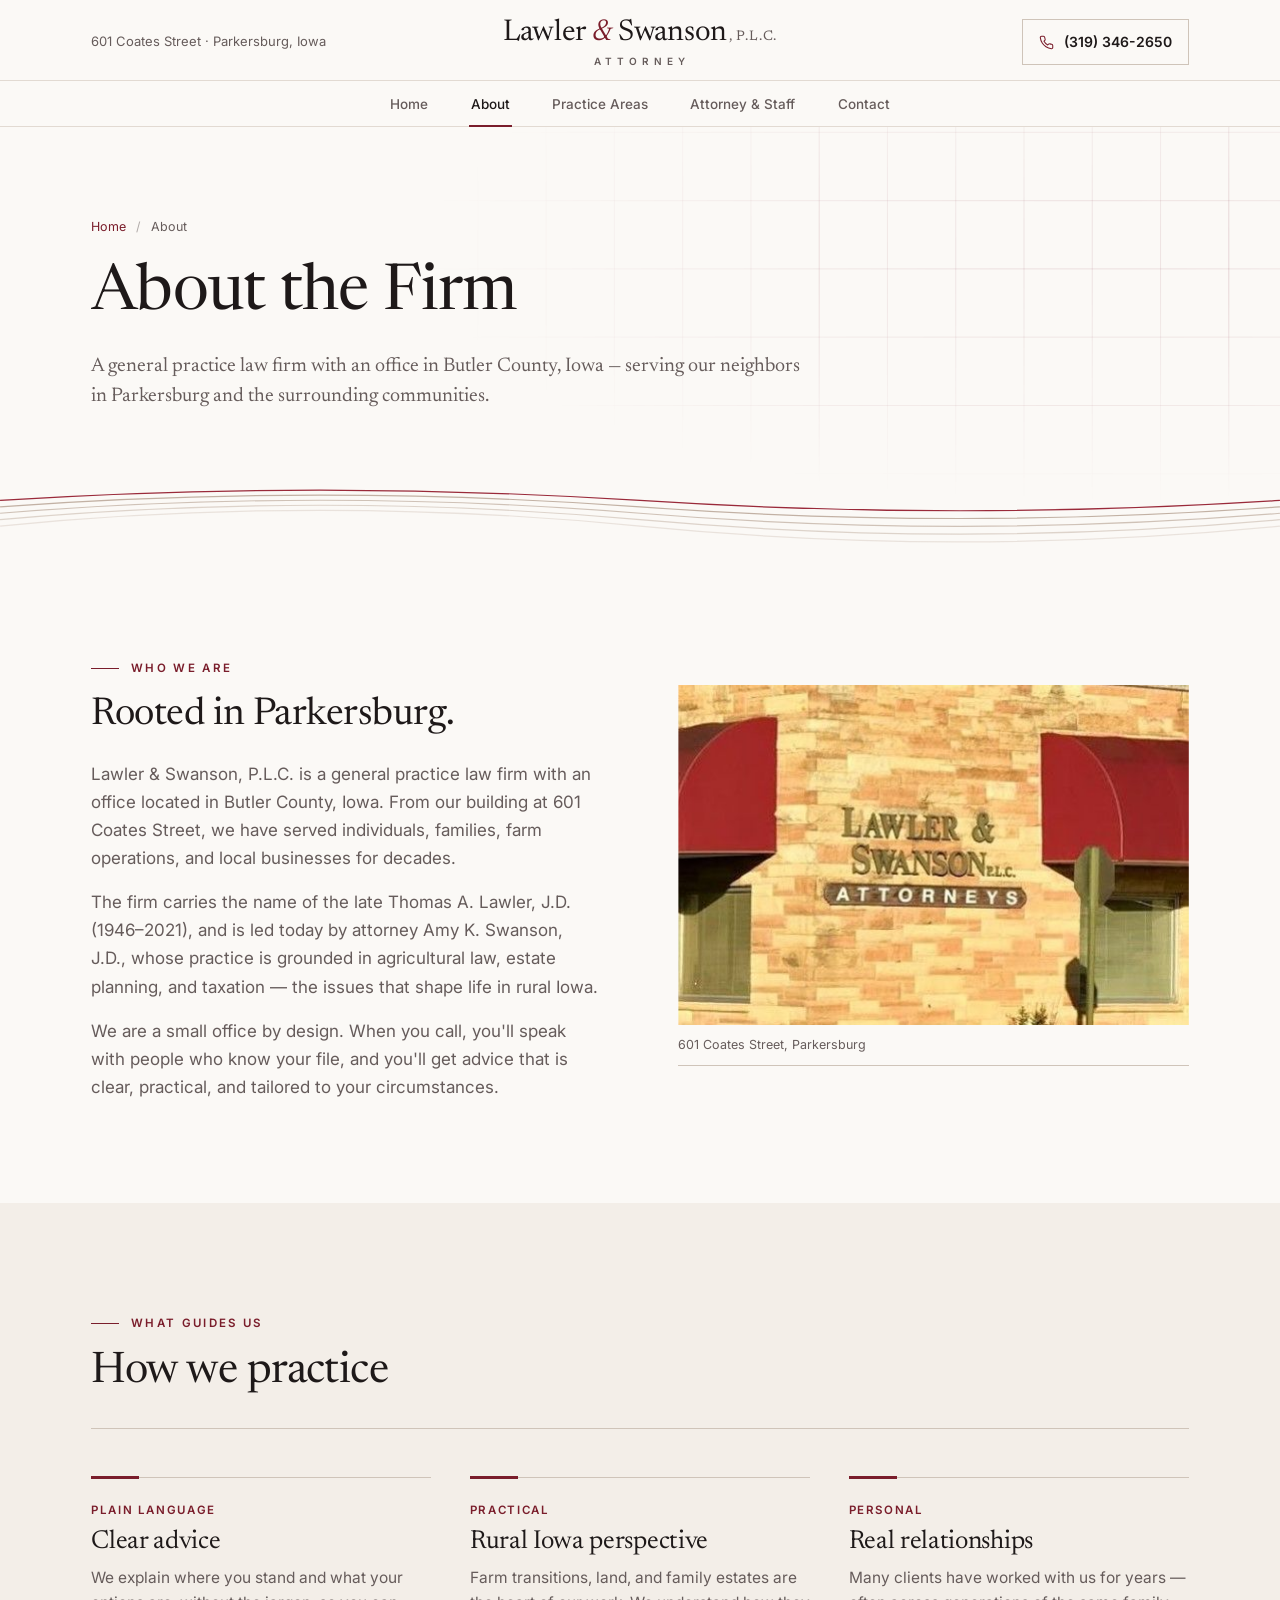
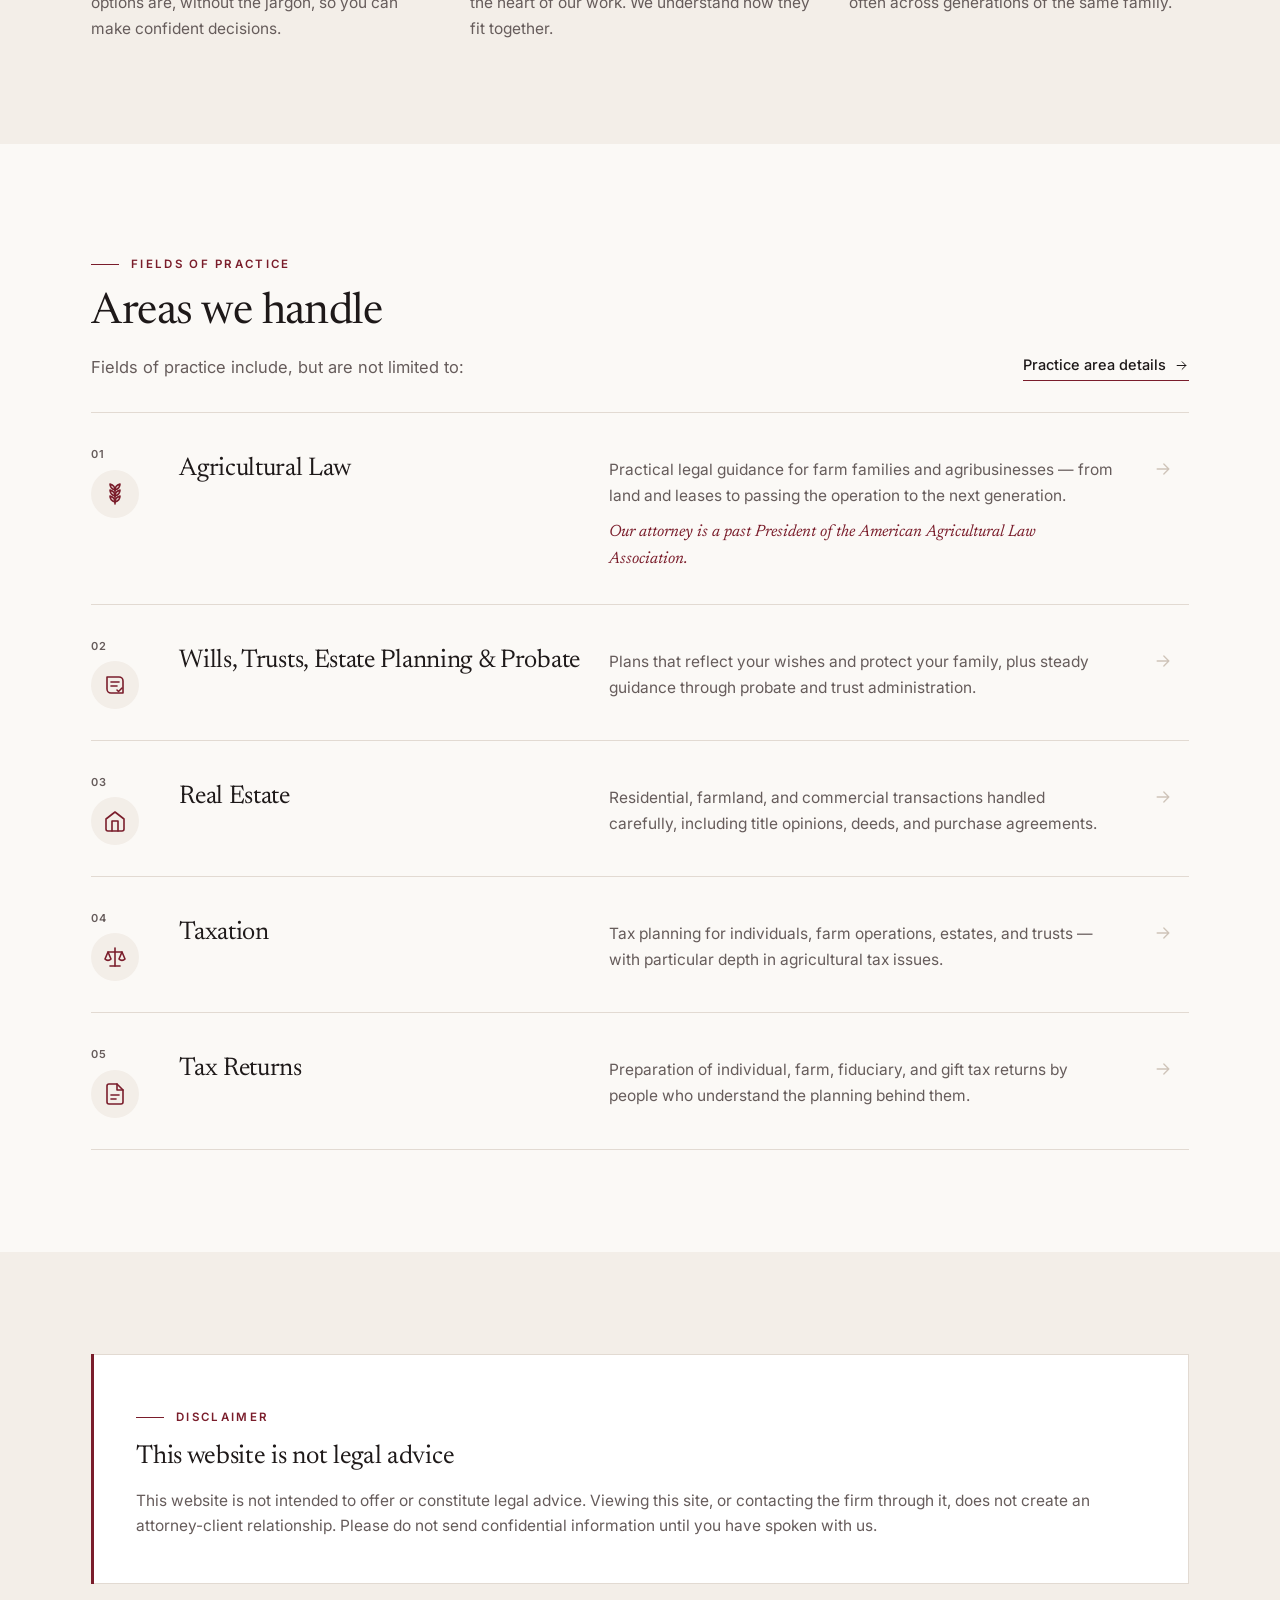
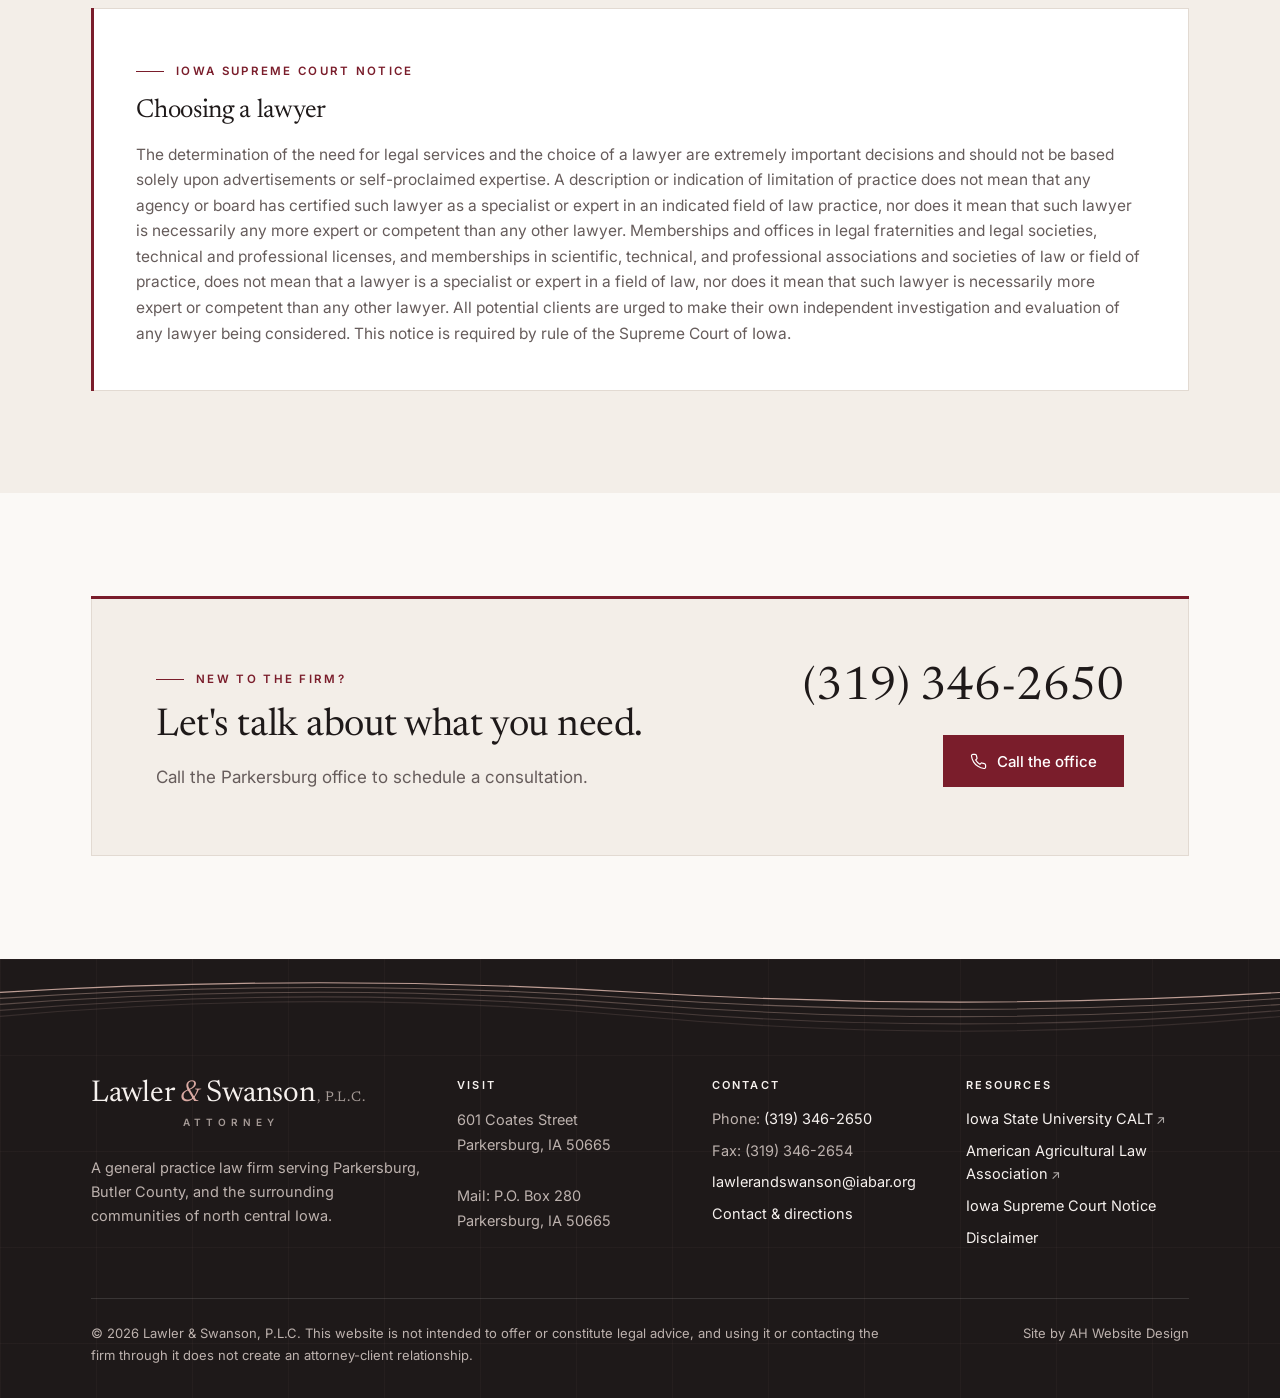
==== commit c86f036d: "Redesign the site in the "Counselor" style Rebuild every page in a light, editorial law-office desig" ====
--- a/about.html
+++ b/about.html
@@ -6,7 +6,7 @@
   <title>About the Firm | Lawler &amp; Swanson, P.L.C.</title>
   <meta name="description" content="Lawler & Swanson, P.L.C. is a general practice law firm with an office in Parkersburg, Butler County, Iowa.">
   <meta name="author" content="AH Website Design">
-  <meta name="theme-color" content="#131011">
+  <meta name="theme-color" content="#fbf9f6">
   <link rel="canonical" href="https://www.lawlerandswanson.com/about.html">
   <meta property="og:type" content="website">
   <meta property="og:title" content="About the Firm | Lawler &amp; Swanson, P.L.C.">
@@ -17,204 +17,173 @@
   <meta property="og:locale" content="en_US">
   <meta name="google-site-verification" content="Yd37qzQ-VaOnq-edriFBCt0MkueYoJbyfkU5aFWOdSs">
   <link rel="icon" href="images/favicon.svg" type="image/svg+xml">
+  <script>(function(d){d.classList.add("js");setTimeout(function(){if(!d.classList.contains("js-ready"))d.classList.remove("js")},4000)})(document.documentElement)</script>
   <link rel="preconnect" href="https://fonts.googleapis.com">
   <link rel="preconnect" href="https://fonts.gstatic.com" crossorigin>
-  <link href="https://fonts.googleapis.com/css2?family=Cormorant+Garamond:ital,wght@0,500;0,600;0,700;1,500&amp;family=Source+Sans+3:wght@400;600;700&amp;display=swap" rel="stylesheet">
-  <link rel="stylesheet" href="css/style.css?v=7">
+  <link href="https://fonts.googleapis.com/css2?family=Newsreader:ital,opsz,wght@0,6..72,400;0,6..72,500;1,6..72,400&amp;family=Inter:wght@400;500;600&amp;display=swap" rel="stylesheet">
+  <link rel="stylesheet" href="css/style.css?v=12">
   <!-- Analytics: the old Universal Analytics tag (UA-138181092-1) stopped collecting data in 2023.
        To track visits, create a GA4 property and paste its gtag snippet here. -->
 </head>
 <body>
   <a class="skip-link" href="#main">Skip to content</a>
 
-  <div class="utility">
-    <div class="wrap">
-      <div class="utility-group">
-        <a href="tel:+13193462650"><svg viewBox="0 0 24 24" fill="none" stroke="currentColor" stroke-width="1.6" stroke-linecap="round" stroke-linejoin="round" aria-hidden="true"><path d="M22 16.9v3a2 2 0 0 1-2.2 2 19.8 19.8 0 0 1-8.6-3.1 19.5 19.5 0 0 1-6-6A19.8 19.8 0 0 1 2.1 4.2 2 2 0 0 1 4.1 2h3a2 2 0 0 1 2 1.7c.1 1 .4 1.9.7 2.8a2 2 0 0 1-.5 2.1L8 9.9a16 16 0 0 0 6 6l1.3-1.3a2 2 0 0 1 2.1-.4c.9.3 1.8.6 2.8.7a2 2 0 0 1 1.7 2z"/></svg>(319) 346-2650</a>
-        <a class="hide-sm" href="mailto:lawlerandswanson@iabar.org"><svg viewBox="0 0 24 24" fill="none" stroke="currentColor" stroke-width="1.6" stroke-linecap="round" stroke-linejoin="round" aria-hidden="true"><rect x="2" y="4" width="20" height="16" rx="2"/><path d="m22 6-10 7L2 6"/></svg>lawlerandswanson@iabar.org</a>
-      </div>
-      <div class="utility-group right">
-        <a href="https://www.google.com/maps/search/?api=1&amp;query=Lawler+%26+Swanson+PLC,+601+Coates+St,+Parkersburg,+IA+50665" target="_blank" rel="noopener"><svg viewBox="0 0 24 24" fill="none" stroke="currentColor" stroke-width="1.6" stroke-linecap="round" stroke-linejoin="round" aria-hidden="true"><path d="M20 10c0 6-8 12-8 12s-8-6-8-12a8 8 0 0 1 16 0z"/><circle cx="12" cy="10" r="3"/></svg><span class="addr">601 Coates Street<span class="addr-more">, Parkersburg, Iowa</span></span></a>
+  <header class="mast">
+    <div class="wrap row">
+      <a class="loc" href="https://www.google.com/maps/search/?api=1&amp;query=Lawler+%26+Swanson+PLC,+601+Coates+St,+Parkersburg,+IA+50665" target="_blank" rel="noopener">601 Coates Street · Parkersburg, Iowa</a>
+      <a class="brand" href="index.html" aria-label="Lawler &amp; Swanson, P.L.C. — home"><b>Lawler <i>&amp;</i> Swanson<span class="plc">, P.L.C.</span></b><small>ATTORNEY</small></a>
+      <div class="tools">
+        <a class="call" href="tel:+13193462650" aria-label="Call (319) 346-2650"><svg viewBox="0 0 24 24" fill="none" stroke="currentColor" stroke-width="1.7" stroke-linecap="round" stroke-linejoin="round" aria-hidden="true"><path d="M22 16.9v3a2 2 0 0 1-2.2 2 19.8 19.8 0 0 1-8.6-3.1 19.5 19.5 0 0 1-6-6A19.8 19.8 0 0 1 2.1 4.2 2 2 0 0 1 4.1 2h3a2 2 0 0 1 2 1.7c.1 1 .4 1.9.7 2.8a2 2 0 0 1-.5 2.1L8 9.9a16 16 0 0 0 6 6l1.3-1.3a2 2 0 0 1 2.1-.4c.9.3 1.8.6 2.8.7a2 2 0 0 1 1.7 2z"/></svg><span>(319) 346-2650</span></a>
+        <button class="nav-toggle" type="button" aria-label="Menu" aria-expanded="false" aria-controls="site-nav"><span></span></button>
       </div>
     </div>
-  </div>
-
-  <header class="site-header">
-    <div class="wrap">
-      <a class="brand" href="index.html" aria-label="Lawler &amp; Swanson, P.L.C. — home">
-        <span class="brand-name">Lawler <span class="amp">&amp;</span> Swanson<small>P.L.C.</small></span>
-        <span class="brand-tag">ATTORNEY</span>
-      </a>
-      <button class="nav-toggle" type="button" aria-label="Menu" aria-expanded="false" aria-controls="site-nav"><span></span></button>
-      <nav class="nav" id="site-nav" aria-label="Main">
-        <ul>
-          <li><a class="nav-link" href="index.html">Home</a></li>
-          <li><a class="nav-link" href="about.html" aria-current="page">About</a></li>
-          <li><a class="nav-link" href="practice-areas.html">Practice Areas</a></li>
-          <li><a class="nav-link" href="staff.html">Attorney &amp; Staff</a></li>
-          <li><a class="nav-link" href="contact.html">Contact</a></li>
-        </ul>
-        <a class="btn" href="tel:+13193462650"><svg viewBox="0 0 24 24" fill="none" stroke="currentColor" stroke-width="1.6" stroke-linecap="round" stroke-linejoin="round" aria-hidden="true"><path d="M22 16.9v3a2 2 0 0 1-2.2 2 19.8 19.8 0 0 1-8.6-3.1 19.5 19.5 0 0 1-6-6A19.8 19.8 0 0 1 2.1 4.2 2 2 0 0 1 4.1 2h3a2 2 0 0 1 2 1.7c.1 1 .4 1.9.7 2.8a2 2 0 0 1-.5 2.1L8 9.9a16 16 0 0 0 6 6l1.3-1.3a2 2 0 0 1 2.1-.4c.9.3 1.8.6 2.8.7a2 2 0 0 1 1.7 2z"/></svg><span class="call-txt">Call</span><span class="num-txt">&nbsp;(319) 346-2650</span></a>
-      </nav>
-    </div>
+    <nav id="site-nav" aria-label="Main"><div class="wrap"><ul>
+      <li><a href="index.html"><span>Home</span></a></li><li><a href="about.html" aria-current="page"><span>About</span></a></li><li><a href="practice-areas.html"><span>Practice Areas</span></a></li><li><a href="staff.html"><span>Attorney &amp; Staff</span></a></li><li><a href="contact.html"><span>Contact</span></a></li>
+    </ul></div></nav>
+    <span class="progress" aria-hidden="true"></span>
   </header>
 
   <main id="main">
 
-    <section class="page-hero" style="--hero-img:url('../images/office-sign.jpg')">
+    <section class="page-hero">
+      <svg class="plat" viewBox="0 0 1200 640" preserveAspectRatio="xMidYMid slice" aria-hidden="true" focusable="false"></svg>
       <div class="wrap">
-        <div class="crumbs rise rise-1"><a href="index.html">Home</a><span>/</span>About</div>
-        <h1 class="rise rise-2">About the firm</h1>
-        <p class="rise rise-3">A general practice law firm with an office in Butler County, Iowa &mdash; serving our neighbors in Parkersburg and the surrounding communities.</p>
+        <nav class="crumbs rise" aria-label="Breadcrumb"><a href="index.html">Home</a><span>/</span>About</nav>
+        <h1 class="rise" style="--d:.1s">About the Firm</h1>
+        <p class="lead rise" style="--d:.45s">A general practice law firm with an office in Butler County, Iowa &mdash; serving our neighbors in Parkersburg and the surrounding communities.</p>
       </div>
+  <svg class="furrows draw-in" viewBox="0 0 1200 140" preserveAspectRatio="none" aria-hidden="true" focusable="false">
+    <path pathLength="1" style="--i:0" d="M0 36 C 200 6, 400 6, 600 36 S 1000 66, 1200 36"/>
+    <path pathLength="1" style="--i:1;opacity:.85" d="M0 50 C 200 16, 400 16, 600 50 S 1000 84, 1200 50"/>
+    <path pathLength="1" style="--i:2;opacity:.65" d="M0 64 C 200 26, 400 26, 600 64 S 1000 102, 1200 64"/>
+    <path pathLength="1" style="--i:3;opacity:.45" d="M0 78 C 200 36, 400 36, 600 78 S 1000 120, 1200 78"/>
+    <path pathLength="1" style="--i:4;opacity:.28" d="M0 92 C 200 46, 400 46, 600 92 S 1000 138, 1200 92"/>
+  </svg>
     </section>
 
-    <section class="section">
-      <div class="wrap split-block">
-        <div class="reveal">
-          <span class="eyebrow">Who We Are</span>
+    <section class="sec">
+      <div class="wrap split flip">
+        <div class="reveal prose">
+          <span class="kicker">Who We Are</span>
           <h2>Rooted in Parkersburg.</h2>
           <p>Lawler &amp; Swanson, P.L.C. is a general practice law firm with an office located in Butler County, Iowa. From our building at 601 Coates Street, we have served individuals, families, farm operations, and local businesses for decades.</p>
           <p>The firm carries the name of the late Thomas A. Lawler, J.D. (1946&ndash;2021), and is led today by attorney Amy K. Swanson, J.D., whose practice is grounded in agricultural law, estate planning, and taxation &mdash; the issues that shape life in rural Iowa.</p>
           <p>We are a small office by design. When you call, you'll speak with people who know your file, and you'll get advice that is clear, practical, and tailored to your circumstances.</p>
         </div>
-        <div class="photo-stack reveal" style="--d:.12s">
-          <img src="images/office-front.jpg" alt="The Lawler &amp; Swanson, P.L.C. office building in Parkersburg" width="510" height="373" style="aspect-ratio:4/3.3">
-          <span class="accent" aria-hidden="true"></span>
+        <figure class="photo watch">
+          <div class="frame"><img src="images/office-front.jpg" alt="The Lawler &amp; Swanson, P.L.C. office building in Parkersburg" width="510" height="373" loading="lazy" decoding="async"></div>
+          <figcaption>601 Coates Street, Parkersburg</figcaption>
+        </figure>
+      </div>
+    </section>
+
+    <section class="sec tint">
+      <div class="wrap">
+        <div class="sec-head reveal">
+          <div><span class="kicker">What Guides Us</span><h2>How we practice</h2></div>
+        </div>
+        <div class="values" data-stagger="0.12">
+          <article><div class="r">Plain language</div><h3>Clear advice</h3><p>We explain where you stand and what your options are, without the jargon, so you can make confident decisions.</p></article>
+          <article><div class="r">Practical</div><h3>Rural Iowa perspective</h3><p>Farm transitions, land, and family estates are the heart of our work. We understand how they fit together.</p></article>
+          <article><div class="r">Personal</div><h3>Real relationships</h3><p>Many clients have worked with us for years &mdash; often across generations of the same family.</p></article>
         </div>
       </div>
     </section>
 
-    <section class="section section-alt">
+    <section class="sec">
       <div class="wrap">
-        <div class="section-head reveal">
-          <span class="eyebrow">What Guides Us</span>
-          <h2>How we practice</h2>
+        <div class="sec-head reveal">
+          <div><span class="kicker">Fields of Practice</span><h2>Areas we handle</h2>
+          <p>Fields of practice include, but are not limited to:</p></div>
+          <a class="more" href="practice-areas.html">Practice area details <svg viewBox="0 0 24 24" fill="none" stroke="currentColor" stroke-width="1.6" stroke-linecap="round" stroke-linejoin="round" aria-hidden="true"><path d="M5 12h14M13 6l6 6-6 6"/></svg></a>
         </div>
-        <div class="people-grid" data-stagger="0.1">
-          <article class="person value"><div class="role">Plain language</div><h3>Clear advice</h3><p>We explain where you stand and what your options are, without the jargon, so you can make confident decisions.</p></article>
-          <article class="person value"><div class="role">Practical</div><h3>Rural Iowa perspective</h3><p>Farm transitions, land, and family estates are the heart of our work. We understand how they fit together.</p></article>
-          <article class="person value"><div class="role">Personal</div><h3>Real relationships</h3><p>Many clients have worked with us for years &mdash; often across generations of the same family.</p></article>
-        </div>
+        <ul class="plist" data-stagger="0.1">
+          <li><a href="practice-areas.html#agricultural-law"><span><span class="n">01</span><span class="ic"><svg viewBox="0 0 24 24" fill="none" stroke="currentColor" stroke-width="1.6" stroke-linecap="round" stroke-linejoin="round" aria-hidden="true"><path class="draw" pathLength="1" d="M12 22V8"/><path class="leaf r" style="--d:.53s" d="M12 8c0-3 2-5 5-6 0 3-2 5-5 6z"/><path class="leaf l" style="--d:.6s" d="M12 8c0-3-2-5-5-6 0 3 2 5 5 6z"/><path class="leaf r" style="--d:.34s" d="M12 14c0-3 2-5 5-6 0 3-2 5-5 6z"/><path class="leaf l" style="--d:.41s" d="M12 14c0-3-2-5-5-6 0 3 2 5 5 6z"/><path class="leaf r" style="--d:.15s" d="M12 20c0-3 2-5 5-6 0 3-2 5-5 6z"/><path class="leaf l" style="--d:.22s" d="M12 20c0-3-2-5-5-6 0 3 2 5 5 6z"/></svg></span></span><h3>Agricultural Law</h3><p>Practical legal guidance for farm families and agribusinesses — from land and leases to passing the operation to the next generation.<span class="note">Our attorney is a past President of the American Agricultural Law Association.</span></p><span class="arr" aria-hidden="true"><svg viewBox="0 0 24 24" fill="none" stroke="currentColor" stroke-width="1.6" stroke-linecap="round" stroke-linejoin="round" aria-hidden="true"><path d="M5 12h14M13 6l6 6-6 6"/></svg></span></a></li>
+          <li><a href="practice-areas.html#estate-planning"><span><span class="n">02</span><span class="ic"><svg viewBox="0 0 24 24" fill="none" stroke="currentColor" stroke-width="1.6" stroke-linecap="round" stroke-linejoin="round" aria-hidden="true"><path d="M4 4h12a4 4 0 0 1 4 4v12H8a4 4 0 0 1-4-4z"/><path class="draw" pathLength="1" d="M8 9h8"/><path class="draw" pathLength="1" style="--d:.18s" d="M8 13h6"/><path class="draw" pathLength="1" style="--d:.45s" d="m14 17 1.5 1.5L19 15"/></svg></span></span><h3>Wills, Trusts, Estate Planning &amp; Probate</h3><p>Plans that reflect your wishes and protect your family, plus steady guidance through probate and trust administration.</p><span class="arr" aria-hidden="true"><svg viewBox="0 0 24 24" fill="none" stroke="currentColor" stroke-width="1.6" stroke-linecap="round" stroke-linejoin="round" aria-hidden="true"><path d="M5 12h14M13 6l6 6-6 6"/></svg></span></a></li>
+          <li><a href="practice-areas.html#real-estate"><span><span class="n">03</span><span class="ic"><svg viewBox="0 0 24 24" fill="none" stroke="currentColor" stroke-width="1.6" stroke-linecap="round" stroke-linejoin="round" aria-hidden="true"><path class="draw" pathLength="1" d="m3 10 9-7 9 7v10a2 2 0 0 1-2 2H5a2 2 0 0 1-2-2z"/><path class="draw" pathLength="1" style="--d:.5s" d="M9 22V12h6v10"/></svg></span></span><h3>Real Estate</h3><p>Residential, farmland, and commercial transactions handled carefully, including title opinions, deeds, and purchase agreements.</p><span class="arr" aria-hidden="true"><svg viewBox="0 0 24 24" fill="none" stroke="currentColor" stroke-width="1.6" stroke-linecap="round" stroke-linejoin="round" aria-hidden="true"><path d="M5 12h14M13 6l6 6-6 6"/></svg></span></a></li>
+          <li><a href="practice-areas.html#taxation"><span><span class="n">04</span><span class="ic"><svg viewBox="0 0 24 24" fill="none" stroke="currentColor" stroke-width="1.6" stroke-linecap="round" stroke-linejoin="round" aria-hidden="true"><path d="M12 3v18"/><path d="M7 21h10"/><g class="beam"><path d="M5 7h14"/><path d="m5 7-3 7a4 4 0 0 0 6 0z"/><path d="m19 7-3 7a4 4 0 0 0 6 0z"/></g></svg></span></span><h3>Taxation</h3><p>Tax planning for individuals, farm operations, estates, and trusts — with particular depth in agricultural tax issues.</p><span class="arr" aria-hidden="true"><svg viewBox="0 0 24 24" fill="none" stroke="currentColor" stroke-width="1.6" stroke-linecap="round" stroke-linejoin="round" aria-hidden="true"><path d="M5 12h14M13 6l6 6-6 6"/></svg></span></a></li>
+          <li><a href="practice-areas.html#tax-returns"><span><span class="n">05</span><span class="ic"><svg viewBox="0 0 24 24" fill="none" stroke="currentColor" stroke-width="1.6" stroke-linecap="round" stroke-linejoin="round" aria-hidden="true"><path d="M14 2H6a2 2 0 0 0-2 2v16a2 2 0 0 0 2 2h12a2 2 0 0 0 2-2V8z"/><path class="fold" d="M14 2v6h6"/><path class="draw" pathLength="1" style="--d:.2s" d="M8 13h8"/><path class="draw" pathLength="1" style="--d:.4s" d="M8 17h5"/></svg></span></span><h3>Tax Returns</h3><p>Preparation of individual, farm, fiduciary, and gift tax returns by people who understand the planning behind them.</p><span class="arr" aria-hidden="true"><svg viewBox="0 0 24 24" fill="none" stroke="currentColor" stroke-width="1.6" stroke-linecap="round" stroke-linejoin="round" aria-hidden="true"><path d="M5 12h14M13 6l6 6-6 6"/></svg></span></a></li>
+        </ul>
       </div>
     </section>
 
-    <section class="section">
-      <div class="wrap">
-        <div class="section-head split reveal">
-          <div>
-            <span class="eyebrow">Fields of Practice</span>
-            <h2>Areas we handle</h2>
-            <p>Fields of practice include, but are not limited to:</p>
-          </div>
-          <a class="btn btn-outline" href="practice-areas.html">Practice area details</a>
-        </div>
-        <div class="practice-grid" data-stagger="0.08">
-          <a class="practice-card feature" href="practice-areas.html#agricultural-law">
-            <span class="icon"><svg viewBox="0 0 24 24" fill="none" stroke="currentColor" stroke-width="1.6" stroke-linecap="round" stroke-linejoin="round" aria-hidden="true"><path class="draw" pathLength="1" d="M12 22V8"/><path class="leaf r" style="--d:.53s" d="M12 8c0-3 2-5 5-6 0 3-2 5-5 6z"/><path class="leaf l" style="--d:.6s" d="M12 8c0-3-2-5-5-6 0 3 2 5 5 6z"/><path class="leaf r" style="--d:.34s" d="M12 14c0-3 2-5 5-6 0 3-2 5-5 6z"/><path class="leaf l" style="--d:.41s" d="M12 14c0-3-2-5-5-6 0 3 2 5 5 6z"/><path class="leaf r" style="--d:.15s" d="M12 20c0-3 2-5 5-6 0 3-2 5-5 6z"/><path class="leaf l" style="--d:.22s" d="M12 20c0-3-2-5-5-6 0 3 2 5 5 6z"/></svg></span>
-            <h3>Agricultural Law</h3>
-            <p>Practical legal guidance for farm families and agribusinesses — from land and leases to passing the operation to the next generation.</p>
-            <span class="why">Our attorney is a past President of the American Agricultural Law Association.</span>
-            <span class="text-link">Learn more <svg viewBox="0 0 24 24" fill="none" stroke="currentColor" stroke-width="1.6" stroke-linecap="round" stroke-linejoin="round" aria-hidden="true"><path d="M5 12h14"/><path d="m12 5 7 7-7 7"/></svg></span>
-          </a>
-          <a class="practice-card" href="practice-areas.html#estate-planning">
-            <span class="icon"><svg viewBox="0 0 24 24" fill="none" stroke="currentColor" stroke-width="1.6" stroke-linecap="round" stroke-linejoin="round" aria-hidden="true"><path d="M4 4h12a4 4 0 0 1 4 4v12H8a4 4 0 0 1-4-4z"/><path class="draw" pathLength="1" d="M8 9h8"/><path class="draw" pathLength="1" style="--d:.18s" d="M8 13h6"/><path class="draw" pathLength="1" style="--d:.45s" d="m14 17 1.5 1.5L19 15"/></svg></span>
-            <h3>Wills, Trusts, Estate Planning &amp; Probate</h3>
-            <p>Plans that reflect your wishes and protect your family, plus steady guidance through probate and trust administration.</p>
-            <span class="text-link">Learn more <svg viewBox="0 0 24 24" fill="none" stroke="currentColor" stroke-width="1.6" stroke-linecap="round" stroke-linejoin="round" aria-hidden="true"><path d="M5 12h14"/><path d="m12 5 7 7-7 7"/></svg></span>
-          </a>
-          <a class="practice-card" href="practice-areas.html#real-estate">
-            <span class="icon"><svg viewBox="0 0 24 24" fill="none" stroke="currentColor" stroke-width="1.6" stroke-linecap="round" stroke-linejoin="round" aria-hidden="true"><path class="draw" pathLength="1" d="m3 10 9-7 9 7v10a2 2 0 0 1-2 2H5a2 2 0 0 1-2-2z"/><path class="draw" pathLength="1" style="--d:.5s" d="M9 22V12h6v10"/></svg></span>
-            <h3>Real Estate</h3>
-            <p>Residential, farmland, and commercial transactions handled carefully, including title opinions, deeds, and purchase agreements.</p>
-            <span class="text-link">Learn more <svg viewBox="0 0 24 24" fill="none" stroke="currentColor" stroke-width="1.6" stroke-linecap="round" stroke-linejoin="round" aria-hidden="true"><path d="M5 12h14"/><path d="m12 5 7 7-7 7"/></svg></span>
-          </a>
-          <a class="practice-card" href="practice-areas.html#taxation">
-            <span class="icon"><svg viewBox="0 0 24 24" fill="none" stroke="currentColor" stroke-width="1.6" stroke-linecap="round" stroke-linejoin="round" aria-hidden="true"><path d="M12 3v18"/><path d="M7 21h10"/><g class="beam"><path d="M5 7h14"/><path d="m5 7-3 7a4 4 0 0 0 6 0z"/><path d="m19 7-3 7a4 4 0 0 0 6 0z"/></g></svg></span>
-            <h3>Taxation</h3>
-            <p>Tax planning for individuals, farm operations, estates, and trusts — with particular depth in agricultural tax issues.</p>
-            <span class="text-link">Learn more <svg viewBox="0 0 24 24" fill="none" stroke="currentColor" stroke-width="1.6" stroke-linecap="round" stroke-linejoin="round" aria-hidden="true"><path d="M5 12h14"/><path d="m12 5 7 7-7 7"/></svg></span>
-          </a>
-          <a class="practice-card" href="practice-areas.html#tax-returns">
-            <span class="icon"><svg viewBox="0 0 24 24" fill="none" stroke="currentColor" stroke-width="1.6" stroke-linecap="round" stroke-linejoin="round" aria-hidden="true"><path d="M14 2H6a2 2 0 0 0-2 2v16a2 2 0 0 0 2 2h12a2 2 0 0 0 2-2V8z"/><path class="fold" d="M14 2v6h6"/><path class="draw" pathLength="1" style="--d:.2s" d="M8 13h8"/><path class="draw" pathLength="1" style="--d:.4s" d="M8 17h5"/></svg></span>
-            <h3>Tax Returns</h3>
-            <p>Preparation of individual, farm, fiduciary, and gift tax returns by people who understand the planning behind them.</p>
-            <span class="text-link">Learn more <svg viewBox="0 0 24 24" fill="none" stroke="currentColor" stroke-width="1.6" stroke-linecap="round" stroke-linejoin="round" aria-hidden="true"><path d="M5 12h14"/><path d="m12 5 7 7-7 7"/></svg></span>
-          </a>
-        </div>
-      </div>
-    </section>
-
-    <section class="section section-alt">
-      <div class="wrap" style="display:grid;gap:22px">
+    <section class="sec tint">
+      <div class="wrap notices">
         <div class="notice reveal" id="disclaimer">
-          <span class="eyebrow">Disclaimer</span>
+          <span class="kicker">Disclaimer</span>
           <h3>This website is not legal advice</h3>
           <p>This website is not intended to offer or constitute legal advice. Viewing this site, or contacting the firm through it, does not create an attorney-client relationship. Please do not send confidential information until you have spoken with us.</p>
         </div>
         <div class="notice reveal" id="iowa-notice">
-          <span class="eyebrow">Iowa Supreme Court Notice</span>
+          <span class="kicker">Iowa Supreme Court Notice</span>
           <h3>Choosing a lawyer</h3>
           <p>The determination of the need for legal services and the choice of a lawyer are extremely important decisions and should not be based solely upon advertisements or self-proclaimed expertise. A description or indication of limitation of practice does not mean that any agency or board has certified such lawyer as a specialist or expert in an indicated field of law practice, nor does it mean that such lawyer is necessarily any more expert or competent than any other lawyer. Memberships and offices in legal fraternities and legal societies, technical and professional licenses, and memberships in scientific, technical, and professional associations and societies of law or field of practice, does not mean that a lawyer is a specialist or expert in a field of law, nor does it mean that such lawyer is necessarily more expert or competent than any other lawyer. All potential clients are urged to make their own independent investigation and evaluation of any lawyer being considered. This notice is required by rule of the Supreme Court of Iowa.</p>
         </div>
       </div>
     </section>
 
-    <section class="cta-band">
-      <div class="wrap reveal">
-        <div>
-          <h2>Let's talk about what you need.</h2>
-          <p>New to the firm? Call the Parkersburg office to schedule a consultation.</p>
-        </div>
-        <div class="cta-actions">
-          <a class="btn" href="tel:+13193462650"><svg viewBox="0 0 24 24" fill="none" stroke="currentColor" stroke-width="1.6" stroke-linecap="round" stroke-linejoin="round" aria-hidden="true"><path d="M22 16.9v3a2 2 0 0 1-2.2 2 19.8 19.8 0 0 1-8.6-3.1 19.5 19.5 0 0 1-6-6A19.8 19.8 0 0 1 2.1 4.2 2 2 0 0 1 4.1 2h3a2 2 0 0 1 2 1.7c.1 1 .4 1.9.7 2.8a2 2 0 0 1-.5 2.1L8 9.9a16 16 0 0 0 6 6l1.3-1.3a2 2 0 0 1 2.1-.4c.9.3 1.8.6 2.8.7a2 2 0 0 1 1.7 2z"/></svg>(319) 346-2650</a>
+    <section class="close after-tint">
+      <div class="wrap">
+        <div class="panel watch">
+          <div>
+            <span class="kicker">New to the firm?</span>
+            <h2>Let's talk about what you need.</h2>
+            <p>Call the Parkersburg office to schedule a consultation.</p>
+          </div>
+          <div class="right">
+            <a class="num" href="tel:+13193462650">(319) 346-2650</a>
+            <a class="btn solid" href="tel:+13193462650"><svg viewBox="0 0 24 24" fill="none" stroke="currentColor" stroke-width="1.7" stroke-linecap="round" stroke-linejoin="round" aria-hidden="true"><path d="M22 16.9v3a2 2 0 0 1-2.2 2 19.8 19.8 0 0 1-8.6-3.1 19.5 19.5 0 0 1-6-6A19.8 19.8 0 0 1 2.1 4.2 2 2 0 0 1 4.1 2h3a2 2 0 0 1 2 1.7c.1 1 .4 1.9.7 2.8a2 2 0 0 1-.5 2.1L8 9.9a16 16 0 0 0 6 6l1.3-1.3a2 2 0 0 1 2.1-.4c.9.3 1.8.6 2.8.7a2 2 0 0 1 1.7 2z"/></svg>Call the office</a>
+          </div>
         </div>
       </div>
     </section>
   </main>
 
   <footer class="site-footer">
-    <svg class="furrows draw-in footer-furrows" viewBox="0 0 1200 140" preserveAspectRatio="none" aria-hidden="true" focusable="false"><path pathLength="1" style="--i:0;opacity:0.95" d="M0 36 C 200 6, 400 6, 600 36 S 1000 66, 1200 36"/><path pathLength="1" style="--i:1;opacity:0.78" d="M0 50 C 200 16, 400 16, 600 50 S 1000 84, 1200 50"/><path pathLength="1" style="--i:2;opacity:0.6" d="M0 64 C 200 26, 400 26, 600 64 S 1000 102, 1200 64"/><path pathLength="1" style="--i:3;opacity:0.44" d="M0 78 C 200 36, 400 36, 600 78 S 1000 120, 1200 78"/><path pathLength="1" style="--i:4;opacity:0.3" d="M0 92 C 200 46, 400 46, 600 92 S 1000 138, 1200 92"/></svg>
-    <div class="wrap footer-main">
-      <div>
-        <a class="brand" href="index.html" aria-label="Lawler &amp; Swanson, P.L.C. — home">
-          <span class="brand-name">Lawler <span class="amp">&amp;</span> Swanson<small>P.L.C.</small></span>
-          <span class="brand-tag">ATTORNEY</span>
-        </a>
-        <p class="footer-blurb">A general practice law firm serving Parkersburg, Butler County, and the surrounding communities of north central Iowa.</p>
+  <svg class="furrows draw-in" viewBox="0 0 1200 140" preserveAspectRatio="none" aria-hidden="true" focusable="false">
+    <path pathLength="1" style="--i:0" d="M0 36 C 200 6, 400 6, 600 36 S 1000 66, 1200 36"/>
+    <path pathLength="1" style="--i:1;opacity:.85" d="M0 50 C 200 16, 400 16, 600 50 S 1000 84, 1200 50"/>
+    <path pathLength="1" style="--i:2;opacity:.65" d="M0 64 C 200 26, 400 26, 600 64 S 1000 102, 1200 64"/>
+    <path pathLength="1" style="--i:3;opacity:.45" d="M0 78 C 200 36, 400 36, 600 78 S 1000 120, 1200 78"/>
+    <path pathLength="1" style="--i:4;opacity:.28" d="M0 92 C 200 46, 400 46, 600 92 S 1000 138, 1200 92"/>
+  </svg>
+    <div class="wrap">
+      <div class="cols">
+        <div>
+          <a class="brand" href="index.html" aria-label="Lawler &amp; Swanson, P.L.C. — home"><b>Lawler <i>&amp;</i> Swanson<span class="plc">, P.L.C.</span></b><small>ATTORNEY</small></a>
+          <p class="blurb">A general practice law firm serving Parkersburg, Butler County, and the surrounding communities of north central Iowa.</p>
+        </div>
+        <div>
+          <h4>Visit</h4>
+          <address>601 Coates Street<br>Parkersburg, IA 50665<br><br>Mail: P.O. Box 280<br>Parkersburg, IA 50665</address>
+        </div>
+        <div>
+          <h4>Contact</h4>
+          <ul>
+            <li>Phone: <a href="tel:+13193462650">(319) 346-2650</a></li>
+            <li>Fax: (319) 346-2654</li>
+            <li><a href="mailto:lawlerandswanson@iabar.org">lawlerandswanson@iabar.org</a></li>
+            <li><a href="contact.html">Contact &amp; directions</a></li>
+          </ul>
+        </div>
+        <div>
+          <h4>Resources</h4>
+          <ul>
+            <li><a class="ext" href="https://www.calt.iastate.edu" target="_blank" rel="noopener">Iowa State University CALT</a></li>
+            <li><a class="ext" href="https://www.aglaw-assn.org" target="_blank" rel="noopener">American Agricultural Law Association</a></li>
+            <li><a href="about.html#iowa-notice">Iowa Supreme Court Notice</a></li>
+            <li><a href="about.html#disclaimer">Disclaimer</a></li>
+          </ul>
+        </div>
       </div>
-      <div>
-        <h4>Visit</h4>
-        <address>601 Coates Street<br>Parkersburg, IA 50665<br><br>Mail: P.O. Box 280<br>Parkersburg, IA 50665</address>
-      </div>
-      <div>
-        <h4>Contact</h4>
-        <ul>
-          <li>Phone: <a href="tel:+13193462650">(319) 346-2650</a></li>
-          <li>Fax: (319) 346-2654</li>
-          <li><a href="mailto:lawlerandswanson@iabar.org">lawlerandswanson@iabar.org</a></li>
-          <li><a href="contact.html">Contact &amp; directions</a></li>
-        </ul>
-      </div>
-      <div>
-        <h4>Resources</h4>
-        <ul>
-          <li><a class="ext" href="https://www.calt.iastate.edu" target="_blank" rel="noopener">Iowa State University CALT</a></li>
-          <li><a class="ext" href="https://www.aglaw-assn.org" target="_blank" rel="noopener">American Agricultural Law Association</a></li>
-          <li><a href="about.html#iowa-notice">Iowa Supreme Court Notice</a></li>
-          <li><a href="about.html#disclaimer">Disclaimer</a></li>
-        </ul>
-      </div>
-    </div>
-    <div class="footer-legal">
-      <div class="wrap">
-        <p><span data-year>2026</span> Lawler &amp; Swanson, P.L.C. This website is not intended to offer or constitute legal advice, and using it or contacting the firm through it does not create an attorney-client relationship.</p>
+      <div class="legal">
+        <p>&copy; <span data-year>2026</span> Lawler &amp; Swanson, P.L.C. This website is not intended to offer or constitute legal advice, and using it or contacting the firm through it does not create an attorney-client relationship.</p>
         <p>Site by AH Website Design</p>
       </div>
     </div>
   </footer>
 
   <button class="to-top" type="button" aria-label="Back to top"><svg viewBox="0 0 24 24" fill="none" stroke="currentColor" stroke-width="1.6" stroke-linecap="round" stroke-linejoin="round" aria-hidden="true"><path d="m18 15-6-6-6 6"/></svg></button>
-  <script src="js/main.js?v=3"></script>
+  <script src="js/main.js?v=5"></script>
 </body>
 </html>
--- a/css/style.css
+++ b/css/style.css
@@ -1,909 +1,715 @@
 /* ==========================================================================
-   Lawler & Swanson, P.L.C. — site styles
-   Palette: black leads (header, hero, dark sections, footer); maroon is the
-   accent (rules, buttons, links, logo tag, CTA band). Classic serif.
+   Lawler & Swanson, P.L.C. — site styles ("Counselor" design, 2026)
+   Warm white paper, a readable serif, maroon used sparingly.
+   Motion is drawn and quiet: lines rule themselves, things settle and stay.
+   Every animated rule here is gated behind .js and switches off for
+   visitors who ask their device for reduced motion (see "Reduced motion").
    ========================================================================== */
 
 :root {
-  /* Lead: black. Dark surfaces are warm near-black. */
-  --ink: #131011;
-  --ink-2: #1c1718;
-  --ink-3: #272021;
-  --black: #0b0909;
-  --black-2: #1c1718;
-  /* Accent: maroon */
+  --paper: #fbf9f6;
+  --paper-2: #f3eee8;
+  --card: #ffffff;
+  --rule: #e2dad2;
+  --rule-2: #cfc4b9;
+  --tan: #b9a596;
+  --sand: #e6c0b4;
+  --ink: #1e1919;
+  --ink-2: #3d3433;
+  --muted: #665c5b;
   --maroon: #7a1d2b;
-  --maroon-deep: #5c1320;
-  --maroon-bright: #9a2a3a;
-  --rule: linear-gradient(var(--maroon), var(--maroon));
-  /* Neutrals */
-  --tan: #a8807f;
-  --sand: #e6c0b4;
-  --sand-soft: #f3dfd8;
-  --paper: #f9f7f6;
-  --paper-2: #f1ebe9;
-  --white: #ffffff;
-  --text: #1f1a1b;
-  --muted: #655a5c;
-  --on-dark: #f4eeed;
-  --on-dark-muted: #bcaeac;
-  --line: rgba(122, 29, 43, 0.14);
-  --line-dark: rgba(230, 192, 180, 0.16);
-
-  --serif: "Cormorant Garamond", "Times New Roman", Times, serif;
-  --sans: "Source Sans 3", "Segoe UI", system-ui, -apple-system, sans-serif;
-
-  --wrap: 1180px;
-  --gutter: clamp(16px, 4vw, 40px);
-  --radius: 4px;
-  --shadow: 0 1px 2px rgba(19, 16, 17, 0.06), 0 8px 24px rgba(19, 16, 17, 0.06);
-  --shadow-lift: 0 2px 4px rgba(19, 16, 17, 0.08), 0 18px 40px rgba(19, 16, 17, 0.12);
-  --ease: cubic-bezier(0.22, 0.61, 0.36, 1);
-  --header-h: 84px;
-
-  /* Motion: deliberate, like a signature. Things draw, settle and stay. Nothing bounces. */
-  --ease-ink: cubic-bezier(0.65, 0, 0.35, 1);   /* lines being drawn: slow start, slow finish */
-  --dur-quick: .3s;                               /* hover colour changes */
-  --dur-base: .45s;                               /* lifts, sweeps, small moves */
-  --dur-slow: .9s;                                /* reveals and headings */
-  --dur-draw: 1.4s;                               /* lines, rules and photo reveals */
-  --line-step: .1s;                               /* delay between heading lines */
+  --maroon-2: #5e1421;
+  --maroon-3: #9a2a3a;
+
+  --serif: "Newsreader", Georgia, "Times New Roman", serif;
+  --sans: "Inter", "Segoe UI", system-ui, -apple-system, sans-serif;
+
+  --wrap: 1200px;
+  --gut: clamp(20px, 4vw, 56px);
+  --s1: 8px; --s2: 16px; --s3: 24px; --s4: 32px; --s5: 48px; --s6: 64px;
+  --sec: clamp(72px, 8vw, 112px);
+
+  --ease: cubic-bezier(.22, .61, .36, 1);       /* reveals, lifts, sweeps */
+  --ease-ink: cubic-bezier(.65, 0, .35, 1);     /* lines being drawn: slow start, slow finish */
 }
 
 *, *::before, *::after { box-sizing: border-box; }
-
-html { scroll-behavior: smooth; scroll-padding-top: calc(var(--header-h) + 24px); }
-
+html { scroll-behavior: smooth; scroll-padding-top: 140px; }
 body {
-  margin: 0;
-  overflow-x: hidden;
-  font-family: var(--sans);
-  font-size: 1.0625rem;
-  line-height: 1.65;
-  color: var(--text);
-  background: var(--paper);
-  -webkit-font-smoothing: antialiased;
-  text-rendering: optimizeLegibility;
-}
-
-img { max-width: 100%; height: auto; display: block; }
-a { color: var(--maroon); text-decoration-thickness: 1px; text-underline-offset: 3px; }
-a:hover { color: var(--maroon-deep); }
-
-h1, h2, h3, h4 {
-  font-family: var(--serif);
-  font-weight: 600;
-  line-height: 1.12;
-  color: var(--ink);
-  margin: 0 0 0.5em;
-  letter-spacing: -0.005em;
-}
-h1 { font-size: clamp(2.5rem, 5.4vw, 4.25rem); }
-h2 { font-size: clamp(2rem, 3.6vw, 2.9rem); }
-h3 { font-size: 1.5rem; }
-p { margin: 0 0 1.1em; }
-
-.wrap { width: 100%; max-width: var(--wrap); margin: 0 auto; padding: 0 var(--gutter); }
+  margin: 0; overflow-x: hidden;
+  font-family: var(--sans); font-size: 16.5px; line-height: 1.65;
+  color: var(--ink); background: var(--paper);
+  -webkit-font-smoothing: antialiased; text-rendering: optimizeLegibility;
+}
+img { display: block; max-width: 100%; height: auto; }
+a { color: var(--maroon); text-underline-offset: 3px; }
+h1, h2, h3, h4 { font-family: var(--serif); font-weight: 400; line-height: 1.1; margin: 0; letter-spacing: -.012em; }
+p { margin: 0; }
+.wrap { max-width: var(--wrap); margin: 0 auto; padding: 0 var(--gut); }
+.sr-only { position: absolute; width: 1px; height: 1px; margin: -1px; padding: 0; overflow: hidden; clip: rect(0 0 0 0); white-space: nowrap; border: 0; }
 
 .skip-link {
   position: absolute; left: 12px; top: -60px; z-index: 200;
-  background: var(--sand); color: var(--ink); padding: 10px 16px; font-weight: 600;
-  border-radius: var(--radius); transition: top .2s;
+  background: var(--ink); color: #fff; padding: 10px 16px; font-weight: 600; text-decoration: none;
+  transition: top .2s;
 }
 .skip-link:focus { top: 12px; }
-
-:focus-visible { outline: 2px solid var(--sand); outline-offset: 3px; }
-
-/* ---------- Eyebrow / small caps label ---------- */
-.eyebrow {
+:focus-visible { outline: 2px solid var(--maroon); outline-offset: 3px; }
+
+/* ---------- Small type ---------- */
+.kicker {
   display: inline-flex; align-items: center; gap: 12px;
-  font-family: var(--sans); font-size: 0.78rem; font-weight: 600;
-  letter-spacing: 0.22em; text-transform: uppercase; color: var(--maroon);
-  margin-bottom: 18px;
-}
-.eyebrow::before { content: ""; width: 32px; height: 1px; background: currentColor; }
-.on-dark .eyebrow, .eyebrow.light { color: var(--sand); }
-
-/* ---------- Buttons ---------- */
+  font-size: 11.5px; font-weight: 600; letter-spacing: .2em; text-transform: uppercase;
+  color: var(--maroon); margin-bottom: var(--s2);
+}
+.kicker::before { content: ""; width: 28px; height: 1px; background: currentColor; transform-origin: left; }
+
+/* ---------- Buttons: a deeper colour sweeps across on hover ---------- */
 .btn {
-  --bg: var(--maroon); --fg: var(--white);
+  position: relative; overflow: hidden; isolation: isolate;
   display: inline-flex; align-items: center; justify-content: center; gap: 10px;
-  min-height: 48px; padding: 12px 26px;
-  font: 600 0.95rem/1 var(--sans); letter-spacing: 0.04em;
-  color: var(--fg); background: var(--bg);
-  border: 1px solid var(--bg); border-radius: var(--radius);
-  text-decoration: none; cursor: pointer;
-  position: relative; overflow: hidden; isolation: isolate;
-  transition: color .3s var(--ease), border-color .3s var(--ease), transform .3s var(--ease);
+  min-height: 52px; padding: 14px 26px;
+  font: 500 15px/1 var(--sans); text-decoration: none;
+  border: 1px solid var(--ink); color: var(--ink); background: transparent; cursor: pointer;
+  transition: color .35s var(--ease), border-color .35s var(--ease);
 }
 .btn::after {
   content: ""; position: absolute; inset: 0; z-index: -1;
-  background: var(--maroon-deep); transform: scaleX(0); transform-origin: right;
+  background: var(--ink); transform: scaleX(0); transform-origin: right;
   transition: transform .45s var(--ease);
 }
-.btn:hover { color: var(--fg); }
+.btn:hover { color: var(--paper); }
 .btn:hover::after { transform: scaleX(1); transform-origin: left; }
-.btn svg { width: 18px; height: 18px; flex: none; }
-.btn-ghost { --bg: transparent; --fg: var(--on-dark); border-color: rgba(242,231,227,.35); }
-.btn-ghost::after { background: rgba(242,231,227,.08); }
-.btn-ghost:hover { border-color: var(--sand); }
-.btn-outline { --bg: transparent; --fg: var(--maroon); border-color: var(--maroon); }
-.btn-outline::after { background: var(--maroon); }
-.btn-outline:hover { --fg: var(--white); color: var(--white); }
-
-.text-link {
-  display: inline-flex; align-items: center; gap: 8px;
-  font-weight: 600; color: var(--maroon); text-decoration: none;
-  font-size: 0.95rem; letter-spacing: 0.03em;
-}
-.text-link svg { width: 16px; height: 16px; transition: transform .3s var(--ease); }
-.text-link:hover svg { transform: translateX(4px); }
-
-/* ==========================================================================
-   Header
-   ========================================================================== */
-.utility {
-  background: var(--black); color: var(--on-dark-muted);
-  font-size: 0.85rem; border-bottom: 1px solid var(--line-dark);
-}
-.utility .wrap { display: flex; justify-content: space-between; align-items: center; gap: 16px; min-height: 38px; }
-.utility a { color: var(--on-dark-muted); text-decoration: none; transition: color .2s; }
-.utility a:hover { color: var(--sand); }
-.utility-group { display: flex; gap: 26px; align-items: center; }
-.utility-group span, .utility-group a { display: inline-flex; align-items: center; gap: 7px; }
-.utility-group .addr { display: inline; }
-.utility svg { width: 14px; height: 14px; color: var(--tan); }
-
-.site-header {
-  position: sticky; top: 0; z-index: 100;
-  background: rgba(19, 16, 17, 0.97);
-  border-bottom: 4px solid var(--maroon);
-  border-image: var(--rule) 1;
-  transition: box-shadow .3s var(--ease), background-color .3s var(--ease);
-}
-@supports (backdrop-filter: blur(8px)) {
-  .site-header { background: rgba(19, 16, 17, 0.9); backdrop-filter: blur(10px); }
-  .site-header.scrolled { background: rgba(19, 16, 17, 0.85); }
-}
-.site-header.scrolled { box-shadow: 0 10px 30px rgba(0,0,0,.25); }
-.site-header .wrap {
-  display: flex; align-items: center; justify-content: space-between; gap: 24px;
-  height: var(--header-h);
-}
-
-/* Wordmark — modeled on the sandstone sign on Coates Street */
-.brand { display: inline-flex; flex-direction: column; align-items: flex-start; text-decoration: none; line-height: 1; }
-.brand-name {
-  font-family: var(--serif); font-weight: 600; color: var(--on-dark);
-  font-size: 1.6rem; letter-spacing: 0.01em; white-space: nowrap;
-  transition: font-size .35s var(--ease);
-}
-.brand-name .amp { color: var(--sand); font-style: italic; font-weight: 500; padding: 0 2px; }
-.brand-name small { font-size: 0.55em; letter-spacing: 0.08em; margin-left: 6px; color: var(--on-dark-muted); }
-.brand-tag {
-  margin-top: 6px; padding: 3px 10px 2px;
-  font-family: var(--sans); font-size: 0.62rem; font-weight: 600; letter-spacing: 0.5em;
-  color: var(--on-dark); background: var(--maroon); border-radius: 2px;
-}
-.site-header.scrolled .brand-name { font-size: 1.4rem; }
-
-.nav { display: flex; align-items: center; gap: 6px; }
-.nav ul { list-style: none; display: flex; gap: 2px; margin: 0; padding: 0; }
-.nav a.nav-link {
-  position: relative; display: block; padding: 10px 14px;
-  font-size: 0.82rem; font-weight: 600; letter-spacing: 0.14em; text-transform: uppercase;
-  color: #b3a5a3; text-decoration: none; transition: color .25s; white-space: nowrap;
-}
-.nav a.nav-link::after {
-  content: ""; position: absolute; left: 14px; right: 14px; bottom: 4px; height: 1px;
-  background: var(--sand); transform: scaleX(0); transform-origin: left;
-  transition: transform .35s var(--ease);
-}
-.nav a.nav-link:hover, .nav a.nav-link[aria-current="page"] { color: var(--white); }
-.nav a.nav-link:hover::after, .nav a.nav-link[aria-current="page"]::after { transform: scaleX(1); }
-.nav .btn { min-height: 42px; padding: 10px 18px; margin-left: 12px; font-size: 0.85rem; white-space: nowrap; }
-
-.nav-toggle {
-  display: none; width: 46px; height: 46px; border: 1px solid var(--line-dark); border-radius: var(--radius);
-  background: transparent; cursor: pointer; position: relative;
-}
-.nav-toggle span, .nav-toggle span::before, .nav-toggle span::after {
-  position: absolute; left: 12px; width: 20px; height: 2px; background: var(--on-dark);
-  transition: transform .3s var(--ease), background .2s;
-}
-.nav-toggle span { top: 21px; }
+.btn.solid { background: var(--maroon); border-color: var(--maroon); color: #fff; }
+.btn.solid::after { background: var(--maroon-2); }
+.btn.solid:hover { color: #fff; border-color: var(--maroon-2); }
+.btn svg { width: 17px; height: 17px; flex: none; }
+
+.more {
+  position: relative; display: inline-flex; align-items: center; gap: 8px;
+  font-size: 14.5px; font-weight: 500; color: var(--ink); text-decoration: none;
+  padding-bottom: 4px; white-space: nowrap; transition: color .25s;
+}
+.more::after { content: ""; position: absolute; left: 0; right: 0; bottom: 0; height: 1px; background: var(--maroon); }
+.more svg { width: 15px; height: 15px; transition: transform .35s var(--ease); }
+.more:hover { color: var(--maroon); }
+.more:hover svg { transform: translateX(4px); }
+
+/* ---------- Sections ---------- */
+.sec { padding: var(--sec) 0; }
+.sec.tint { background: var(--paper-2); }
+.sec-head {
+  position: relative; display: flex; justify-content: space-between; align-items: flex-end;
+  gap: var(--s4); flex-wrap: wrap; padding-bottom: var(--s4); margin-bottom: var(--s5);
+}
+.sec-head::after { content: ""; position: absolute; left: 0; right: 0; bottom: 0; height: 1px; background: var(--rule); transform-origin: left; }
+.sec-head h2 { font-size: clamp(34px, 3.4vw, 48px); }
+.sec-head p { max-width: 34em; color: var(--muted); margin-top: var(--s2); }
+.tint .sec-head::after { background: var(--rule-2); }
+
+/* ==========================================================================
+   Masthead
+   ========================================================================== */
+.mast {
+  position: sticky; top: 0; z-index: 50;
+  background: rgba(251, 249, 246, .95); border-bottom: 1px solid var(--rule);
+  transition: box-shadow .4s var(--ease);
+}
+@supports (backdrop-filter: blur(8px)) { .mast { backdrop-filter: blur(8px); } }
+.mast.scrolled { box-shadow: 0 10px 30px rgba(30, 25, 25, .06); }
+.mast .row {
+  display: grid; grid-template-columns: 1fr auto 1fr; align-items: center; gap: var(--s3);
+  padding-top: 18px; padding-bottom: 14px; transition: padding .4s var(--ease);
+}
+.mast.scrolled .row { padding-top: 10px; padding-bottom: 8px; }
+.mast .loc { font-size: 13px; color: var(--muted); text-decoration: none; }
+.mast .loc:hover { color: var(--maroon); }
+
+/* Wordmark: "Lawler & Swanson, P.L.C." on one line, ATTORNEY centred beneath */
+.brand { display: inline-block; text-align: center; text-decoration: none; color: var(--ink); line-height: 1; }
+.brand b {
+  display: block; font-family: var(--serif); font-weight: 400; font-size: 30px;
+  letter-spacing: -.01em; white-space: nowrap; transition: font-size .4s var(--ease);
+}
+.brand b i { color: var(--maroon); }
+.brand .plc { font-size: .46em; letter-spacing: .06em; color: var(--muted); margin-left: .12em; }
+.brand small { display: block; margin-top: 8px; font-size: 10px; font-weight: 600; letter-spacing: .5em; text-indent: .5em; color: var(--muted); }
+.mast.scrolled .brand b { font-size: 25px; }
+.mast .brand { justify-self: center; }
+
+.mast .tools { justify-self: end; display: flex; align-items: center; gap: 10px; }
+.mast .call {
+  position: relative; overflow: hidden; isolation: isolate;
+  display: inline-flex; align-items: center; gap: 10px;
+  font-size: 14px; font-weight: 600; color: var(--ink); text-decoration: none; white-space: nowrap;
+  padding: 10px 16px; border: 1px solid var(--rule-2); transition: border-color .3s, color .3s;
+}
+.mast .call::after { content: ""; position: absolute; inset: 0; z-index: -1; background: var(--maroon); transform: scaleX(0); transform-origin: right; transition: transform .45s var(--ease); }
+.mast .call:hover { border-color: var(--maroon); color: #fff; }
+.mast .call:hover::after { transform: scaleX(1); transform-origin: left; }
+.mast .call svg { width: 15px; height: 15px; color: var(--maroon); transition: color .3s; }
+.mast .call:hover svg { color: #fff; }
+
+.mast nav { border-top: 1px solid var(--rule); }
+.mast nav ul { list-style: none; display: flex; justify-content: center; gap: clamp(18px, 3vw, 44px); margin: 0; padding: 0; }
+.mast nav a { position: relative; display: block; padding: 12px 2px 11px; font-size: 13.5px; font-weight: 500; color: var(--muted); text-decoration: none; transition: color .25s; }
+.mast nav a::after { content: ""; position: absolute; left: 0; right: 0; bottom: -1px; height: 2px; background: var(--maroon); transform: scaleX(0); transform-origin: left; transition: transform .4s var(--ease); }
+.mast nav a:hover, .mast nav a[aria-current] { color: var(--ink); }
+.mast nav a:hover::after, .mast nav a[aria-current]::after { transform: scaleX(1); }
+/* Phone menu button (shown at 920px and below) */
+.nav-toggle { display: none; position: relative; width: 46px; height: 46px; border: 1px solid var(--rule-2); background: transparent; cursor: pointer; flex: none; }
+.nav-toggle span, .nav-toggle span::before, .nav-toggle span::after { position: absolute; left: 13px; width: 18px; height: 1.5px; background: var(--ink); transition: transform .3s var(--ease), background .2s; }
+.nav-toggle span { top: 22px; }
 .nav-toggle span::before { content: ""; left: 0; top: -6px; }
 .nav-toggle span::after { content: ""; left: 0; top: 6px; }
+.nav-open .nav-toggle { border-color: var(--maroon); }
 .nav-open .nav-toggle span { background: transparent; }
 .nav-open .nav-toggle span::before { transform: translateY(6px) rotate(45deg); }
 .nav-open .nav-toggle span::after { transform: translateY(-6px) rotate(-45deg); }
-
-/* ==========================================================================
-   Hero (home)
-   ========================================================================== */
-.hero {
-  position: relative; overflow: hidden;
-  background: var(--ink); color: var(--on-dark);
-  padding: clamp(64px, 9vw, 120px) 0 clamp(72px, 10vw, 130px);
-}
-/* Survey grid behind the hero: Iowa's one-mile sections, drawn once on load, then still */
-.plat { position: absolute; inset: 0; width: 100%; height: 100%; pointer-events: none; }
-.plat line { stroke: rgba(230,192,180,.15); stroke-width: 1; animation: draw 1.1s var(--ease-ink) both; animation-delay: var(--d, 0s); }
-.plat line.twp { stroke: rgba(230,192,180,.3); }
-.plat text { font: 600 8px/1 var(--sans); fill: rgba(230,192,180,.24); letter-spacing: .04em; animation: fadeIn 1s var(--ease) 1.2s both; }
-.hero::after {
-  content: ""; position: absolute; inset: 0; pointer-events: none;
-  background:
-    radial-gradient(ellipse at 15% 20%, rgba(122,29,43,.42), transparent 55%),
-    radial-gradient(ellipse at 90% 90%, rgba(92,19,32,.25), transparent 50%),
-    linear-gradient(90deg, rgba(19,16,17,.95) 0%, rgba(19,16,17,.74) 52%, rgba(19,16,17,.3) 100%);
-}
-@keyframes slowdrift { from { transform: scale(1.02) translate(0,0); } to { transform: scale(1.08) translate(-1.5%, -1%); } }
-
-.hero .wrap { position: relative; z-index: 1; display: grid; grid-template-columns: 1.15fr 0.85fr; gap: clamp(40px, 6vw, 80px); align-items: center; }
-.hero h1 { color: var(--white); font-weight: 500; }
-.hero h1 em { position: relative; font-style: italic; color: var(--sand); font-weight: 500; white-space: nowrap; }
-/* maroon ink line under "families, farms", drawn last */
-/* Uncovered left to right with a clip (a dash-based draw slides along the line in some browsers) */
-.ink-line {
-  position: absolute; left: -2%; bottom: -.1em; width: 104%; height: .3em; overflow: visible; pointer-events: none;
-  clip-path: inset(-6px 100% -6px -6px); animation: inkWipe 1.1s var(--ease-ink) 2.2s forwards;
-}
-.ink-line path { fill: none; stroke: var(--maroon-bright); stroke-width: 3; stroke-linecap: round; vector-effect: non-scaling-stroke; }
-@keyframes inkWipe { to { clip-path: inset(-6px -6px -6px -6px); } }
-.hero .lead { font-size: 1.2rem; color: var(--on-dark-muted); max-width: 34em; margin-bottom: 34px; }
-.hero-actions { display: flex; flex-wrap: wrap; gap: 14px; }
-
-.hero-figure { position: relative; margin: 0; }
-.hero-figure .frame {
-  position: relative; border-radius: var(--radius); overflow: hidden;
-  box-shadow: 0 30px 60px rgba(0,0,0,.45);
-  clip-path: inset(0 0 100% 0);
-  animation: unveil 1.4s var(--ease) 1.1s forwards;
-}
-.hero-figure img { width: 100%; aspect-ratio: 4 / 3.4; object-fit: cover; transform: scale(1.08); animation: settle 2.4s var(--ease) 1.1s forwards; }
-/* The offset outline behind the photo, drawn like a property boundary with a marker at each corner */
-.hero-figure .bounds { position: absolute; left: 22px; top: 22px; width: 100%; height: 100%; pointer-events: none; }
-.bounds .edge { position: absolute; background: var(--tan); opacity: .75; }
-.bounds .e1 { left: 0; top: 0; width: 100%; height: 1px; transform-origin: left; animation: edgeX .45s var(--ease-ink) .9s both; }
-.bounds .e2 { left: 100%; top: 0; width: 1px; height: 100%; transform-origin: top; animation: edgeY .45s var(--ease-ink) 1.25s both; }
-.bounds .e3 { left: 0; top: 100%; width: 100%; height: 1px; transform-origin: right; animation: edgeX .45s var(--ease-ink) 1.6s both; }
-.bounds .e4 { left: 0; top: 0; width: 1px; height: 100%; transform-origin: bottom; animation: edgeY .45s var(--ease-ink) 1.95s both; }
-.bounds .mark { position: absolute; width: 13px; height: 13px; margin: -6px 0 0 -6px; animation: markSet .5s var(--ease) both; }
-.bounds .mark::before, .bounds .mark::after { content: ""; position: absolute; background: var(--sand); }
-.bounds .mark::before { left: 6px; top: 0; width: 1px; height: 13px; }
-.bounds .mark::after { left: 0; top: 6px; width: 13px; height: 1px; }
-.bounds .m1 { left: 0; top: 0; animation-delay: .9s; }
-.bounds .m2 { left: 100%; top: 0; animation-delay: 1.25s; }
-.bounds .m3 { left: 100%; top: 100%; animation-delay: 1.6s; }
-.bounds .m4 { left: 0; top: 100%; animation-delay: 1.95s; }
-.hero-figure figcaption {
-  opacity: 0; transform: translateY(18px); animation: rise .9s var(--ease) 2.1s forwards;
-  position: absolute; left: -28px; bottom: 28px; z-index: 2;
-  background: var(--paper); color: var(--ink); padding: 14px 20px; border-radius: var(--radius);
-  box-shadow: var(--shadow-lift); font-size: 0.88rem; line-height: 1.35;
-  border-left: 3px solid var(--maroon);
-}
-.hero-figure figcaption strong { display: block; font-family: var(--serif); font-size: 1.15rem; }
-@keyframes unveil { to { clip-path: inset(0 0 0 0); } }
-@keyframes settle { to { transform: scale(1); } }
-
-/* Load-in stagger for hero text */
-.rise { opacity: 0; transform: translateY(18px); animation: rise .9s var(--ease) forwards; }
-.rise-1 { animation-delay: .1s; } .rise-2 { animation-delay: .22s; } .rise-3 { animation-delay: .34s; } .rise-4 { animation-delay: .46s; }
-@keyframes rise { to { opacity: 1; transform: none; } }
-
-/* ---------- Credentials strip ---------- */
-.credentials { background: var(--ink-2); color: var(--on-dark); }
-.credentials .furrows { height: 60px; margin-bottom: -10px; }
-.credentials ul { list-style: none; margin: 0; padding: 0; display: grid; grid-template-columns: repeat(4, 1fr); }
-.credentials li { padding: 28px 24px; border-left: 1px solid var(--line-dark); }
-.credentials li:first-child { border-left: 0; padding-left: 0; }
-.credentials .num { display: block; font-family: var(--serif); font-size: 2.1rem; font-weight: 600; color: var(--sand); line-height: 1.1; }
-.credentials .label { font-size: 0.88rem; color: var(--on-dark-muted); line-height: 1.45; }
-
-/* ==========================================================================
-   Page hero (inner pages)
-   ========================================================================== */
-.page-hero {
-  position: relative; overflow: hidden; background: var(--ink); color: var(--on-dark);
-  padding: clamp(56px, 8vw, 96px) 0 clamp(48px, 7vw, 80px);
-}
-.page-hero::before {
-  content: ""; position: absolute; inset: 0;
-  background: var(--hero-img, url("../images/office-street.jpg")) center/cover no-repeat;
-  opacity: .16; filter: grayscale(.4);
-  /* drifts once and then rests, instead of looping forever */
-  transform: scale(1.05); animation: slowdrift 24s var(--ease) forwards;
-}
-.page-hero::after { content: ""; position: absolute; inset: 0; background: linear-gradient(90deg, rgba(19,16,17,.95), rgba(19,16,17,.7)); }
-.page-hero .wrap { position: relative; z-index: 1; }
-.page-hero h1 { color: var(--white); font-weight: 500; margin-bottom: .3em; }
-.page-hero p { color: var(--on-dark-muted); font-size: 1.15rem; max-width: 40em; margin: 0; }
-.crumbs { font-size: .82rem; letter-spacing: .08em; color: var(--on-dark-muted); margin-bottom: 18px; }
-.crumbs a { color: var(--sand); text-decoration: none; }
+/* Reading progress: a hairline that fills as you scroll */
+.progress { position: absolute; left: 0; bottom: -1px; height: 2px; width: 100%; background: var(--maroon); transform: scaleX(var(--p, 0)); transform-origin: left; opacity: .85; pointer-events: none; }
+
+/* ==========================================================================
+   Shared decoration
+   ========================================================================== */
+/* Faint one-mile survey grid (lines added by main.js), ruled once and then still */
+.plat {
+  position: absolute; inset: 0; width: 100%; height: 100%; pointer-events: none;
+  -webkit-mask-image: radial-gradient(ellipse 70% 80% at 85% 30%, #000 10%, transparent 75%);
+          mask-image: radial-gradient(ellipse 70% 80% at 85% 30%, #000 10%, transparent 75%);
+}
+.plat line { stroke: rgba(122, 29, 43, .09); stroke-width: 1; }
+.plat line.twp { stroke: rgba(122, 29, 43, .16); }
+
+/* Furrows: contour-plough rows that draw across the page.
+   Stroke width is in drawing units (no non-scaling stroke, so the draw reaches the far edge). */
+.furrows { display: block; width: 100%; height: 64px; overflow: visible; }
+.furrows path { fill: none; stroke: var(--tan); stroke-width: 2.6; }
+.furrows path:first-child { stroke: var(--maroon-3); }
+
+/* Offset outline behind a portrait, traced like a property boundary with a marker at each corner */
+.pic { position: relative; isolation: isolate; }
+.frame { position: relative; overflow: hidden; background: var(--ink); }
+.frame img { width: 100%; aspect-ratio: 4 / 5; object-fit: cover; }
+.bounds { position: absolute; left: 22px; top: 22px; width: 100%; height: 100%; pointer-events: none; z-index: -1; }
+.bounds .e { position: absolute; background: var(--tan); }
+.bounds .e1 { left: 0; top: 0; width: 100%; height: 1px; transform-origin: left; }
+.bounds .e2 { left: 100%; top: 0; width: 1px; height: 100%; transform-origin: top; }
+.bounds .e3 { left: 0; top: 100%; width: 100%; height: 1px; transform-origin: right; }
+.bounds .e4 { left: 0; top: 0; width: 1px; height: 100%; transform-origin: bottom; }
+.bounds .m { position: absolute; width: 13px; height: 13px; margin: -6px 0 0 -6px; }
+.bounds .m::before, .bounds .m::after { content: ""; position: absolute; background: var(--maroon); }
+.bounds .m::before { left: 6px; top: 0; width: 1px; height: 13px; }
+.bounds .m::after { left: 0; top: 6px; width: 13px; height: 1px; }
+.bounds .m1 { left: 0; top: 0; } .bounds .m2 { left: 100%; top: 0; } .bounds .m3 { left: 100%; top: 100%; } .bounds .m4 { left: 0; top: 100%; }
+.portrait { position: relative; margin: 0 22px 0 0; }
+.portrait figcaption {
+  position: relative; display: flex; justify-content: space-between; gap: 12px;
+  font-size: 12.5px; color: var(--muted); padding: 10px 22px 10px 0; margin-top: 36px;
+}
+.portrait figcaption::after, .photo figcaption::after { content: ""; position: absolute; left: 0; right: 0; bottom: 0; height: 1px; background: var(--rule-2); transform-origin: left; }
+
+/* A plain photo with a caption rule */
+.photo { margin: 0; }
+.photo .frame { background: var(--paper-2); }
+.photo .frame img { aspect-ratio: 3 / 2; }
+.photo figcaption { position: relative; font-size: 12.5px; color: var(--muted); padding: 10px 0; }
+
+/* Practice icons (shared by the home list, About and Practice Areas) */
+.ic { display: grid; place-items: center; width: 48px; height: 48px; border-radius: 50%; background: var(--paper-2); color: var(--maroon); transition: background .4s var(--ease), color .4s var(--ease); flex: none; }
+.ic svg { width: 24px; height: 24px; overflow: visible; }
+.ic .leaf { transform-box: fill-box; }
+.ic .leaf.r { transform-origin: 0 100%; }
+.ic .leaf.l { transform-origin: 100% 100%; }
+.ic .beam { transform-box: view-box; transform-origin: 12px 7px; }
+.ic .fold { transform-box: fill-box; transform-origin: 0 100%; }
+:is(.plist a:hover, .plist a:focus-visible, .act) .ic .draw { animation: draw .7s var(--ease-ink) both; animation-delay: var(--d, 0s); }
+:is(.plist a:hover, .plist a:focus-visible, .act) .ic .leaf { animation: sprout .55s var(--ease) both; animation-delay: var(--d, 0s); }
+:is(.plist a:hover, .plist a:focus-visible, .act) .ic .beam { animation: weigh 1.6s ease-in-out both; }
+:is(.plist a:hover, .plist a:focus-visible, .act) .ic .fold { animation: foldIn .6s var(--ease) both; }
+
+/* ==========================================================================
+   Home hero
+   ========================================================================== */
+.hero { position: relative; padding: clamp(56px, 7vw, 96px) 0 0; overflow: hidden; }
+.hero .wrap { position: relative; }
+.hero .grid { display: grid; grid-template-columns: minmax(0, 1fr) 340px; gap: clamp(40px, 6vw, 96px); align-items: stretch; }
+.hero h1 { font-size: clamp(42px, 5vw, 72px); line-height: 1.04; max-width: 12.5em; margin-bottom: var(--s4); }
+.hero h1 em, .page-hero h1 em { position: relative; color: var(--maroon); white-space: nowrap; }
+.ink-line { position: absolute; left: -2%; bottom: -.08em; width: 104%; height: .28em; overflow: visible; pointer-events: none; }
+.ink-line path { fill: none; stroke: var(--maroon-3); stroke-width: 2.5; stroke-linecap: round; vector-effect: non-scaling-stroke; }
+.lead { font-family: var(--serif); font-size: clamp(19px, 1.55vw, 22px); line-height: 1.5; color: var(--muted); max-width: 32em; }
+.hero .lead { margin-bottom: var(--s4); }
+.acts { display: flex; flex-wrap: wrap; align-items: center; gap: 12px; }
+.visit { position: relative; display: flex; flex-direction: column; background: var(--card); border: 1px solid var(--rule); padding: var(--s4) var(--s4) var(--s3); box-shadow: 0 20px 50px rgba(30, 25, 25, .05); }
+.visit dl { margin: 0 0 var(--s3); }
+.visit dt { font-size: 11px; font-weight: 600; letter-spacing: .16em; text-transform: uppercase; color: var(--muted); margin-top: var(--s3); }
+.visit dt:first-child { margin-top: 0; }
+.visit dd { margin: 4px 0 0; font-size: 15.5px; line-height: 1.5; }
+.visit dd a { color: var(--ink); text-decoration: none; }
+.visit .phone { font-family: var(--serif); font-size: 28px; line-height: 1.15; color: var(--maroon) !important; }
+.visit p { margin-top: auto; padding-top: var(--s2); border-top: 1px solid var(--rule); font-size: 13.5px; color: var(--muted); }
+.hero .furrows { margin-top: clamp(48px, 6vw, 72px); }
+.facts { display: grid; grid-template-columns: repeat(4, 1fr); border-bottom: 1px solid var(--rule); margin-top: -6px; }
+.facts div { position: relative; padding: var(--s3) var(--s3) var(--s3) 0; }
+.facts div + div { padding-left: var(--s3); }
+.facts div + div::before { content: ""; position: absolute; left: 0; top: var(--s3); bottom: var(--s3); width: 1px; background: var(--rule); transform-origin: top; }
+.facts b { display: block; font-family: var(--serif); font-weight: 400; font-size: 38px; line-height: 1; font-variant-numeric: lining-nums tabular-nums; }
+.facts span { display: block; font-size: 13.5px; color: var(--muted); margin-top: var(--s1); line-height: 1.5; }
+
+/* ==========================================================================
+   Inner page hero
+   ========================================================================== */
+.page-hero { position: relative; padding: clamp(56px, 7vw, 96px) 0 0; overflow: hidden; }
+.page-hero .wrap { position: relative; }
+.crumbs { display: flex; align-items: center; gap: 10px; font-size: 12.5px; color: var(--muted); margin-bottom: var(--s3); }
+.crumbs a { color: var(--maroon); text-decoration: none; }
 .crumbs a:hover { text-decoration: underline; }
-.crumbs span { margin: 0 8px; opacity: .5; }
-
-/* ==========================================================================
-   Sections
-   ========================================================================== */
-.section { padding: clamp(72px, 9vw, 120px) 0; }
-.section-alt { background: var(--paper-2); }
-.section-dark { background: var(--ink); color: var(--on-dark); }
-.section-dark h2, .section-dark h3 { color: var(--white); }
-.section-head { max-width: 46em; margin-bottom: clamp(36px, 5vw, 56px); }
-.section-head p { color: var(--muted); font-size: 1.12rem; }
-.section-dark .section-head p { color: var(--on-dark-muted); }
-.section-head.split { max-width: none; display: flex; justify-content: space-between; align-items: flex-end; gap: 32px; flex-wrap: wrap; }
-.section-head.split > div { max-width: 40em; }
-
-/* ---------- Practice cards ---------- */
-.practice-grid { display: grid; grid-template-columns: repeat(3, 1fr); gap: 22px; }
-.practice-card {
-  position: relative; display: flex; flex-direction: column;
-  background: var(--white); border: 1px solid var(--line); border-radius: var(--radius);
-  padding: 34px 30px 30px; text-decoration: none; color: var(--text);
-  transition: transform .45s var(--ease), box-shadow .45s var(--ease), border-color .45s var(--ease);
-}
-.practice-card::after {
-  content: ""; position: absolute; left: 0; right: 0; bottom: 0; height: 3px; background: var(--maroon);
-  transform: scaleX(0); transform-origin: left; transition: transform .5s var(--ease);
-}
-.practice-card:hover { transform: translateY(-5px); box-shadow: var(--shadow-lift); border-color: transparent; color: var(--text); }
-.practice-card:hover::after { transform: scaleX(1); }
-.practice-card .icon {
-  width: 52px; height: 52px; display: grid; place-items: center; margin-bottom: 22px;
-  border-radius: 50%; background: var(--paper-2); color: var(--maroon);
-  transition: background .4s var(--ease), color .4s var(--ease);
-}
-.practice-card:hover .icon { background: var(--maroon); color: var(--white); }
-.practice-card .icon svg { width: 26px; height: 26px; }
-.practice-card h3 { margin-bottom: 10px; }
-.practice-card p { color: var(--muted); font-size: 0.98rem; flex: 1; }
-.practice-card .text-link { margin-top: 6px; }
-
-/* ---------- Split / about block ---------- */
-.split-block { display: grid; grid-template-columns: 1fr 1fr; gap: clamp(40px, 6vw, 90px); align-items: center; }
-.split-block.reverse > :first-child { order: 2; }
-/* isolation keeps the maroon accent (z-index -1) behind the photo but above the section background,
-   even after the reveal animation's transform is removed */
-.photo-stack { position: relative; isolation: isolate; }
-.photo-stack img { border-radius: var(--radius); box-shadow: var(--shadow-lift); width: 100%; object-fit: cover; }
-.photo-stack .accent {
-  /* same size as the photo, offset down and right so only the right and bottom edges show (echoes the hero) */
-  position: absolute; inset: 18px -18px -18px 18px;
-  background: var(--maroon); border-radius: var(--radius); z-index: -1; opacity: .9;
-}
-.checklist { list-style: none; padding: 0; margin: 24px 0 32px; display: grid; gap: 14px; }
-.checklist li { display: flex; gap: 14px; align-items: flex-start; }
-.checklist svg { flex: none; width: 22px; height: 22px; color: var(--maroon); margin-top: 2px; }
-.checklist strong { display: block; color: var(--ink); }
-.checklist span { color: var(--muted); font-size: .98rem; }
-
-/* ---------- Approach (numbered) ---------- */
-.steps { position: relative; display: grid; grid-template-columns: repeat(3, 1fr); gap: 0; counter-reset: step; }
-.step { padding: 8px 36px 8px 0; position: relative; }
-.step + .step { padding-left: 36px; }
-.step .n { position: relative; font-family: var(--serif); font-size: 3.4rem; line-height: 1; color: var(--sand); display: block; width: fit-content; padding-right: 16px; background: var(--ink); margin-bottom: 14px; font-weight: 500; }
-/* A hairline runs from 01 to 03; each number lights up as the line reaches it */
-.steps .track { position: absolute; left: 0; right: 0; top: calc(8px + 1.7rem); height: 1px; background: var(--line-dark); pointer-events: none; }
-.steps .track i { position: absolute; inset: 0; background: linear-gradient(90deg, var(--maroon-bright), var(--sand)); transform-origin: left; }
-.js .steps .track i { transform: scaleX(0); transition: transform 1.8s cubic-bezier(.45, 0, .25, 1) .15s; }
-.js .steps.in .track i { transform: none; }
-.js .steps .step .n { color: rgba(230,192,180,.25); transition: color .6s var(--ease) calc(var(--d, 0s) + .2s); }
-.js .steps .step.in .n { color: var(--sand); }
-.step h3 { color: var(--white); }
-.step p { color: var(--on-dark-muted); margin: 0; }
-
-/* ---------- People ---------- */
-.people-grid { display: grid; grid-template-columns: repeat(3, 1fr); gap: 22px; }
-.person {
-  background: var(--white); border: 1px solid var(--line); border-radius: var(--radius); padding: 30px;
-  transition: transform .45s var(--ease), box-shadow .45s var(--ease);
-}
-.person:hover { transform: translateY(-4px); box-shadow: var(--shadow-lift); }
-.monogram {
-  width: 72px; height: 72px; border-radius: 50%; display: grid; place-items: center; margin-bottom: 20px;
-  font-family: var(--serif); font-size: 1.7rem; font-weight: 600; color: var(--sand);
-  background: var(--black); box-shadow: inset 0 0 0 3px var(--black), inset 0 0 0 4px var(--maroon-bright);
-}
-.person .role { font-size: .78rem; font-weight: 600; letter-spacing: .16em; text-transform: uppercase; color: var(--maroon); margin-bottom: 6px; }
-.person h3 { margin-bottom: 12px; }
-.person p { color: var(--muted); font-size: .98rem; margin: 0; }
-
-/* Featured attorney profile */
-.profile { display: grid; grid-template-columns: 320px 1fr; gap: clamp(32px, 5vw, 70px); align-items: start; }
-.profile-card {
-  position: sticky; top: calc(var(--header-h) + 24px);
-  background: var(--ink); color: var(--on-dark); border-radius: var(--radius); padding: 36px 32px;
-  border-top: 4px solid var(--maroon);
-}
-.profile-card .monogram { width: 96px; height: 96px; font-size: 2.3rem; background: var(--ink-3); box-shadow: inset 0 0 0 3px var(--ink-3), inset 0 0 0 4px var(--sand); }
-.profile-card h2 { color: var(--white); font-size: 2rem; margin-bottom: 4px; }
-.profile-card .role { color: var(--sand); font-size: .8rem; letter-spacing: .16em; text-transform: uppercase; font-weight: 600; margin-bottom: 24px; }
-.profile-card dl { margin: 0; display: grid; gap: 14px; font-size: .95rem; }
-.profile-card dt { color: var(--on-dark-muted); font-size: .75rem; letter-spacing: .16em; text-transform: uppercase; }
-.profile-card dd { margin: 2px 0 0; }
-.profile-card .btn { width: 100%; margin-top: 28px; }
-.profile-body h3 { margin-top: 1.6em; }
-.profile-body h3:first-child { margin-top: 0; }
-.tag-list { list-style: none; padding: 0; margin: 0; display: flex; flex-wrap: wrap; gap: 10px; }
-.tag-list li { background: var(--white); border: 1px solid var(--line); padding: 8px 14px; border-radius: 999px; font-size: .92rem; }
-.timeline { list-style: none; margin: 0; padding: 0 0 0 22px; border-left: 1px solid var(--line); }
-.timeline li { position: relative; padding: 0 0 22px 8px; }
-.timeline li::before { content: ""; position: absolute; left: -28px; top: 8px; width: 11px; height: 11px; border-radius: 50%; background: var(--paper); border: 2px solid var(--maroon); }
-.timeline .yr { font-family: var(--serif); font-weight: 600; font-size: 1.2rem; color: var(--maroon); margin-right: 10px; }
-
-.memorial {
-  text-align: center; max-width: 720px; margin: 0 auto;
-}
-.memorial .rule { display: flex; align-items: center; gap: 18px; justify-content: center; color: var(--sand); margin-bottom: 22px; }
-.memorial .rule::before, .memorial .rule::after { content: ""; height: 1px; width: 80px; background: var(--line-dark); }
-.memorial h2 { font-weight: 500; }
-.memorial .dates { font-family: var(--serif); font-size: 1.35rem; color: var(--sand); margin-bottom: 18px; letter-spacing: .08em; }
-.memorial p { color: var(--on-dark-muted); }
-
-/* ---------- Practice page layout with scrollspy ---------- */
-.practice-layout { display: grid; grid-template-columns: 260px 1fr; gap: clamp(32px, 5vw, 72px); align-items: start; }
-.toc { position: sticky; top: calc(var(--header-h) + 24px); }
-.toc p { font-size: .75rem; letter-spacing: .18em; text-transform: uppercase; color: var(--muted); font-weight: 600; margin-bottom: 12px; }
-.toc ul { list-style: none; margin: 0; padding: 0; border-left: 1px solid var(--line); }
-.toc a {
-  display: block; padding: 9px 0 9px 18px; margin-left: -1px; border-left: 2px solid transparent;
-  color: var(--muted); text-decoration: none; font-size: .97rem; transition: color .25s, border-color .25s, padding .25s;
-}
-.toc a:hover { color: var(--ink); }
-.toc a.active { color: var(--maroon); border-left-color: var(--maroon); font-weight: 600; padding-left: 22px; }
-.toc .btn { margin-top: 28px; width: 100%; }
-.practice-detail { padding: 0 0 56px; margin-bottom: 56px; border-bottom: 1px solid var(--line); }
-.practice-detail:last-child { border-bottom: 0; margin-bottom: 0; }
-.practice-detail header { display: flex; align-items: center; gap: 18px; margin-bottom: 18px; }
-.practice-detail header .icon { width: 56px; height: 56px; flex: none; display: grid; place-items: center; border-radius: 50%; background: var(--black); color: var(--sand); }
-.practice-detail header .icon svg { width: 28px; height: 28px; }
-.practice-detail h2 { margin: 0; font-size: clamp(1.8rem, 3vw, 2.3rem); }
-.practice-detail .intro { font-size: 1.12rem; color: var(--text); }
-.bullets { list-style: none; padding: 0; margin: 20px 0 0; display: grid; grid-template-columns: 1fr 1fr; gap: 10px 28px; }
+.crumbs span { opacity: .5; }
+.page-hero h1 { font-size: clamp(42px, 5vw, 68px); line-height: 1.04; max-width: 14em; margin-bottom: var(--s3); }
+.page-hero .lead { max-width: 36em; }
+.page-hero .furrows { margin-top: clamp(48px, 6vw, 72px); }
+
+/* ==========================================================================
+   Attorney profile (home) and attorney section (staff page)
+   ========================================================================== */
+.profile { background: var(--paper-2); }
+.home .profile { margin-top: var(--sec); }
+.profile .wrap, .attorney .wrap { display: grid; grid-template-columns: minmax(0, 5fr) minmax(0, 7fr); gap: clamp(40px, 6vw, 96px); align-items: center; }
+.profile h2, .attorney h2 { font-size: clamp(40px, 4.2vw, 60px); line-height: 1.02; margin-bottom: var(--s1); }
+.role { font-family: var(--serif); font-style: italic; font-size: 21px; color: var(--muted); margin-bottom: var(--s4); }
+.bio { font-family: var(--serif); font-size: 19.5px; line-height: 1.6; color: var(--ink-2); max-width: 32em; }
+.bio + .bio { margin-top: var(--s2); }
+.creds-list { margin: var(--s5) 0; padding: 0; list-style: none; }
+.creds-list li { position: relative; display: grid; grid-template-columns: 170px 1fr; gap: var(--s2); padding: 14px 0; }
+.creds-list li::before { content: ""; position: absolute; left: 0; right: 0; top: 0; height: 1px; background: var(--rule-2); transform-origin: left; }
+.creds-list li:first-child::before { background: var(--ink); }
+.creds-list li:last-child::after { content: ""; position: absolute; left: 0; right: 0; bottom: 0; height: 1px; background: var(--rule-2); transform-origin: left; }
+.creds-list b { font-size: 11px; font-weight: 600; letter-spacing: .16em; text-transform: uppercase; color: var(--maroon); padding-top: 3px; }
+.creds-list span { font-size: 15.5px; }
+
+/* ==========================================================================
+   Practice list (home + About)
+   ========================================================================== */
+.plist { list-style: none; margin: 0; padding: 0; }
+.plist li { position: relative; }
+.plist li::after { content: ""; position: absolute; left: 0; right: 0; bottom: 0; height: 1px; background: var(--rule); transform-origin: left; }
+.plist a {
+  position: relative; isolation: isolate;
+  display: grid; grid-template-columns: 64px minmax(0, 1fr) minmax(0, 1.25fr) 32px; gap: var(--s3); align-items: start;
+  padding: var(--s4) var(--s2) var(--s4) 0; text-decoration: none; color: inherit; transition: padding .5s var(--ease);
+}
+/* Hover: a soft tint sweeps in from the left and a maroon tick grows */
+.plist a::before { content: ""; position: absolute; inset: 0 0 1px; z-index: -1; background: linear-gradient(90deg, var(--paper-2), rgba(243, 238, 232, 0)); transform: scaleX(0); transform-origin: left; transition: transform .6s var(--ease); }
+.plist a::after { content: ""; position: absolute; left: 0; top: var(--s4); width: 2px; height: 0; background: var(--maroon); transition: height .5s var(--ease); }
+.plist a:hover, .plist a:focus-visible { padding-left: var(--s2); }
+.plist a:hover::before, .plist a:focus-visible::before { transform: scaleX(1); }
+.plist a:hover::after, .plist a:focus-visible::after { height: 44px; }
+.plist a:hover .ic, .plist a:focus-visible .ic { background: var(--maroon); color: #fff; }
+.plist .n { display: block; font-size: 11px; font-weight: 600; color: var(--muted); letter-spacing: .1em; margin-bottom: 6px; }
+.plist h3 { font-size: clamp(23px, 2vw, 28px); transition: color .3s; padding-top: 10px; }
+.plist p { color: var(--muted); font-size: 15.5px; padding-top: 12px; }
+.plist .note { display: block; margin-top: 10px; font-family: var(--serif); font-style: italic; font-size: 16.5px; color: var(--maroon); }
+.plist .arr { justify-self: end; color: var(--rule-2); padding-top: 14px; transition: transform .4s var(--ease), color .3s; }
+.plist .arr svg { width: 20px; height: 20px; }
+.plist a:hover h3 { color: var(--maroon); }
+.plist a:hover .arr { color: var(--maroon); transform: translateX(4px); }
+.sec-head + .plist { margin-top: calc(-1 * var(--s5)); }
+
+/* ==========================================================================
+   Split block (text beside a photo)
+   ========================================================================== */
+.split { display: grid; grid-template-columns: minmax(0, 7fr) minmax(0, 5fr); gap: clamp(40px, 6vw, 96px); align-items: center; }
+.split.flip { grid-template-columns: minmax(0, 6fr) minmax(0, 6fr); }
+.split h2 { font-size: clamp(32px, 3vw, 44px); margin-bottom: var(--s3); }
+.split p { color: var(--muted); }
+.split p + p { margin-top: var(--s2); }
+.split .more { margin-top: var(--s4); }
+.prose p { font-size: 17px; }
+
+/* ==========================================================================
+   Working with us (steps)
+   ========================================================================== */
+.work { position: relative; background: var(--card); border-top: 1px solid var(--rule); border-bottom: 1px solid var(--rule); overflow: hidden; }
+.work .wrap { display: grid; grid-template-columns: minmax(0, 4fr) minmax(0, 8fr); gap: clamp(40px, 6vw, 96px); align-items: start; }
+.work h2 { font-size: clamp(30px, 2.8vw, 40px); margin-bottom: var(--s2); }
+.work .intro { color: var(--muted); }
+.steps { position: relative; display: grid; grid-template-columns: repeat(3, 1fr); gap: var(--s4); }
+/* A hairline runs from 1 to 3; each number lights up as the line reaches it */
+.steps .track { position: absolute; left: 0; right: 0; top: 0; height: 1px; background: var(--rule); }
+.steps .track i { position: absolute; inset: 0; background: linear-gradient(90deg, var(--maroon), var(--maroon-3) 60%, var(--tan)); transform-origin: left; }
+.step { padding-top: var(--s3); }
+.step b {
+  display: inline-grid; place-items: center; width: 46px; height: 46px; border-radius: 50%;
+  border: 1px solid var(--maroon); background: var(--maroon); color: #fff;
+  font-family: var(--serif); font-weight: 400; font-size: 22px; line-height: 1; margin-bottom: var(--s2);
+  transition: color .6s var(--ease), border-color .6s var(--ease), background .6s var(--ease);
+}
+.step h3 { font-size: 23px; margin-bottom: var(--s1); }
+.step p { font-size: 15px; color: var(--muted); }
+
+/* ==========================================================================
+   People
+   ========================================================================== */
+.team { display: grid; grid-template-columns: repeat(3, minmax(0, 1fr)); gap: clamp(24px, 3vw, 40px); }
+.shot { position: relative; overflow: hidden; background: var(--ink); }
+.shot img { width: 100%; aspect-ratio: 4 / 5; object-fit: cover; transition: scale 1.2s var(--ease); }
+.shot::after { content: ""; position: absolute; left: 0; right: 0; bottom: 0; height: 3px; background: var(--maroon-3); transform: scaleX(0); transform-origin: left; transition: transform .6s var(--ease); }
+.team article:hover .shot img { scale: 1.04; }
+.team article:hover .shot::after { transform: scaleX(1); }
+.team .cap { padding: var(--s3) 0 0; }
+.team .r { font-size: 11.5px; font-weight: 600; letter-spacing: .14em; text-transform: uppercase; color: var(--maroon); }
+.team h3 { font-size: 25px; margin: 6px 0 var(--s1); }
+.team p { font-size: 15px; color: var(--muted); }
+
+/* Attorney section on the staff page */
+.attorney .wrap { align-items: start; }
+.attorney .portrait { position: sticky; top: 150px; }
+.tags { list-style: none; margin: 0; padding: 0; display: flex; flex-wrap: wrap; gap: 10px; }
+.tags li { padding: 8px 14px; border: 1px solid var(--rule-2); font-size: 14.5px; background: var(--card); }
+.block + .block { margin-top: var(--s5); }
+.block h3 { font-size: 24px; margin-bottom: var(--s2); }
+/* In memoriam */
+.memorial { text-align: center; }
+.memorial .wrap { max-width: 760px; }
+.orn { display: flex; align-items: center; justify-content: center; gap: 18px; color: var(--maroon); margin-bottom: var(--s3); font-size: 15px; }
+.orn::before, .orn::after { content: ""; width: 90px; height: 1px; background: var(--rule-2); }
+.orn::before { transform-origin: right; }
+.orn::after { transform-origin: left; }
+.memorial .kicker::before { display: none; }
+.memorial h2 { font-size: clamp(36px, 3.6vw, 52px); margin-bottom: var(--s1); }
+.memorial .dates { font-family: var(--serif); font-size: 21px; letter-spacing: .08em; color: var(--maroon); margin-bottom: var(--s3); }
+.memorial p { font-family: var(--serif); font-size: 19px; line-height: 1.6; color: var(--ink-2); }
+
+/* ==========================================================================
+   About page: values and notices
+   ========================================================================== */
+.values { display: grid; grid-template-columns: repeat(3, 1fr); gap: clamp(24px, 3vw, 40px); }
+.values article { position: relative; padding-top: var(--s3); }
+.values article::before { content: ""; position: absolute; left: 0; right: 0; top: 0; height: 1px; background: var(--rule-2); }
+.values article::after { content: ""; position: absolute; left: 0; top: -1px; width: 48px; height: 3px; background: var(--maroon); transform-origin: left; }
+.values .r { font-size: 11.5px; font-weight: 600; letter-spacing: .14em; text-transform: uppercase; color: var(--maroon); margin-bottom: var(--s1); }
+.values h3 { font-size: 26px; margin-bottom: var(--s1); }
+.values p { color: var(--muted); font-size: 15.5px; }
+
+.notices { display: grid; gap: var(--s3); }
+.notice { position: relative; background: var(--card); border: 1px solid var(--rule); padding: clamp(24px, 4vw, 44px); scroll-margin-top: 150px; }
+.notice::before { content: ""; position: absolute; left: -1px; top: -1px; bottom: -1px; width: 3px; background: var(--maroon); transform-origin: top; }
+.notice h3 { font-size: 26px; margin-bottom: var(--s2); }
+.notice p { color: var(--muted); font-size: 15.5px; }
+.notice:target { box-shadow: 0 0 0 3px rgba(122, 29, 43, .15); }
+
+/* ==========================================================================
+   Practice Areas page
+   ========================================================================== */
+.practice-layout { display: grid; grid-template-columns: 260px minmax(0, 1fr); gap: clamp(32px, 5vw, 80px); align-items: start; }
+.toc { position: sticky; top: 150px; }
+.toc p { font-size: 11px; font-weight: 600; letter-spacing: .2em; text-transform: uppercase; color: var(--muted); margin-bottom: 12px; }
+.toc ul { position: relative; list-style: none; margin: 0; padding: 0; border-left: 1px solid var(--rule); }
+.toc a:not(.btn) { display: block; padding: 9px 0 9px 18px; margin-left: -1px; border-left: 2px solid transparent; color: var(--muted); text-decoration: none; font-size: 15px; transition: color .25s, padding .3s var(--ease); }
+.toc a:not(.btn):hover { color: var(--ink); }
+.toc a.active { color: var(--maroon); font-weight: 500; padding-left: 22px; }
+.toc .toc-marker { position: absolute; left: -1px; top: 0; width: 2px; height: 0; background: var(--maroon); opacity: 0; pointer-events: none; transition: transform .5s var(--ease), height .5s var(--ease), opacity .3s; }
+.toc .toc-marker.on { opacity: 1; }
+.toc .btn { width: 100%; margin-top: var(--s4); }
+.detail { position: relative; padding-bottom: var(--s5); margin-bottom: var(--s5); scroll-margin-top: 150px; }
+.detail::after { content: ""; position: absolute; left: 0; right: 0; bottom: 0; height: 1px; background: var(--rule); transform-origin: left; }
+.detail:last-child { margin-bottom: 0; padding-bottom: 0; }
+.detail:last-child::after { display: none; }
+.detail header { display: flex; align-items: center; gap: 18px; margin-bottom: var(--s3); }
+.detail header .ic { width: 56px; height: 56px; }
+.detail header .ic svg { width: 28px; height: 28px; }
+.detail h2 { font-size: clamp(28px, 2.8vw, 38px); }
+.detail .intro { font-family: var(--serif); font-size: 19.5px; line-height: 1.6; color: var(--ink-2); max-width: 36em; }
+.bullets { list-style: none; padding: 0; margin: var(--s3) 0 0; display: grid; grid-template-columns: 1fr 1fr; gap: 10px 32px; }
 .bullets li { position: relative; padding-left: 22px; color: var(--muted); }
-.bullets li::before { content: ""; position: absolute; left: 0; top: .7em; width: 9px; height: 1px; background: var(--maroon-bright); }
-.note { margin-top: 22px; padding: 16px 20px; background: var(--white); border-left: 3px solid var(--tan); border-radius: 0 var(--radius) var(--radius) 0; font-size: .95rem; color: var(--muted); }
-
-/* ---------- Contact ---------- */
-.contact-grid { display: grid; grid-template-columns: 0.9fr 1.1fr; gap: clamp(32px, 5vw, 70px); align-items: stretch; }
-.contact-cards { display: grid; gap: 14px; }
-.contact-card {
-  display: flex; gap: 18px; align-items: flex-start; padding: 22px 24px;
-  background: var(--white); border: 1px solid var(--line); border-radius: var(--radius);
-  text-decoration: none; color: var(--text); transition: border-color .3s, transform .3s var(--ease), box-shadow .3s;
-}
-a.contact-card:hover { border-color: var(--tan); transform: translateX(4px); box-shadow: var(--shadow); color: var(--text); }
-.contact-card .icon { width: 44px; height: 44px; flex: none; display: grid; place-items: center; border-radius: 50%; background: var(--paper-2); color: var(--maroon); }
-.contact-card .icon svg { width: 20px; height: 20px; }
-.contact-card .k { display: block; font-size: .75rem; letter-spacing: .16em; text-transform: uppercase; color: var(--muted); font-weight: 600; }
-.contact-card .v { overflow-wrap: anywhere; display: block; font-size: 1.1rem; color: var(--ink); font-weight: 600; line-height: 1.4; }
-.contact-card .sub { display: block; font-size: .92rem; color: var(--muted); }
-
-.map-wrap { position: relative; border-radius: var(--radius); overflow: hidden; border: 1px solid var(--line); background: var(--paper-2); min-height: 320px; }
-.map-wrap iframe { display: block; width: 100%; height: 100%; min-height: 320px; position: absolute; inset: 0; border: 0; filter: grayscale(.35) sepia(.15); }
-
-/* ---------- CTA band ---------- */
-.cta-band { position: relative; overflow: hidden; background: linear-gradient(115deg, var(--maroon-deep) 0%, var(--maroon) 60%, var(--maroon-bright) 100%); color: var(--white); padding: clamp(56px, 7vw, 88px) 0; }
-.cta-band::before {
-  content: ""; position: absolute; inset: 0;
-  background: url("../images/office-sign.jpg") center/cover; opacity: .12; mix-blend-mode: multiply;
-}
-.cta-band .wrap { position: relative; display: flex; justify-content: space-between; align-items: center; gap: 32px; flex-wrap: wrap; }
-.cta-band h2 { color: var(--white); margin-bottom: 8px; }
-.cta-band p { color: rgba(255,255,255,.8); margin: 0; font-size: 1.1rem; }
-.cta-band .btn { --bg: var(--black); }
-.cta-band .btn::after { background: var(--ink-3); }
-.cta-band .btn-ghost { --bg: transparent; border-color: rgba(255,255,255,.45); --fg: var(--white); }
-.cta-band .btn-ghost::after { background: rgba(255,255,255,.1); }
-.cta-actions { display: flex; gap: 14px; flex-wrap: wrap; }
-
-/* ---------- Notice / legal ---------- */
-.notice { background: var(--white); border: 1px solid var(--line); border-radius: var(--radius); padding: clamp(24px, 4vw, 40px); }
-.notice h3 { font-size: 1.35rem; }
-.notice p { color: var(--muted); font-size: .97rem; }
-.notice p:last-child { margin: 0; }
-
-/* ---------- Community gallery ---------- */
-.gallery { display: grid; grid-template-columns: repeat(6, 1fr); grid-auto-rows: 180px; gap: 14px; }
-.gallery figure { margin: 0; position: relative; overflow: hidden; border-radius: var(--radius); background: var(--ink); }
-.gallery img { width: 100%; height: 100%; object-fit: cover; transition: transform 1.2s var(--ease), opacity .6s; }
-.gallery figure:hover img { transform: scale(1.04); }
-.gallery figcaption {
-  position: absolute; left: 0; right: 0; bottom: 0; padding: 30px 16px 12px; color: var(--white); font-size: .9rem;
-  background: linear-gradient(transparent, rgba(19,16,17,.85));
-}
-.g-a { grid-column: span 4; grid-row: span 2; }
-.g-b { grid-column: span 2; grid-row: span 2; }
-.g-c, .g-d, .g-e { grid-column: span 2; grid-row: span 1; }
+.bullets li::before { content: ""; position: absolute; left: 0; top: .78em; width: 10px; height: 1px; background: var(--maroon-3); }
+.detail .note { margin-top: var(--s3); padding: 16px 20px; background: var(--paper-2); border-left: 3px solid var(--maroon); font-size: 15px; color: var(--muted); }
+
+/* ==========================================================================
+   Contact page
+   ========================================================================== */
+.contact-grid { display: grid; grid-template-columns: minmax(0, 5fr) minmax(0, 6fr); gap: clamp(32px, 5vw, 80px); align-items: stretch; }
+.call-card { position: relative; display: flex; flex-direction: column; align-items: flex-start; background: var(--paper-2); border: 1px solid var(--rule); padding: clamp(28px, 4vw, 48px); }
+.call-card > p:not(.small) { margin-bottom: var(--s4); }
+.call-card::before { content: ""; position: absolute; left: -1px; right: -1px; top: -1px; height: 3px; background: var(--maroon); transform-origin: left; }
+.call-card h2 { font-size: clamp(30px, 2.8vw, 40px); margin-bottom: var(--s2); }
+.call-card p { color: var(--muted); }
+.big-call {
+  position: relative; overflow: hidden; isolation: isolate;
+  display: flex; align-items: center; align-self: stretch; gap: 16px; margin: auto 0 var(--s2);
+  padding: 20px 24px; background: var(--maroon); color: #fff; text-decoration: none;
+  font-family: var(--serif); font-size: clamp(26px, 2.5vw, 36px); line-height: 1.1; font-variant-numeric: lining-nums; white-space: nowrap;
+}
+.big-call::after { content: ""; position: absolute; inset: 0; z-index: -1; background: var(--maroon-2); transform: scaleX(0); transform-origin: right; transition: transform .45s var(--ease); }
+.big-call:hover::after { transform: scaleX(1); transform-origin: left; }
+.big-call svg { width: 28px; height: 28px; color: var(--sand); flex: none; }
+.call-card .small { font-size: 14px; }
+.details { list-style: none; margin: 0; padding: 0; }
+.details li { position: relative; display: grid; grid-template-columns: 44px 1fr; gap: 18px; padding: var(--s3) 0; }
+.details li::after { content: ""; position: absolute; left: 0; right: 0; bottom: 0; height: 1px; background: var(--rule); transform-origin: left; }
+.details li:first-child { padding-top: 0; }
+.details .ico { display: grid; place-items: center; width: 44px; height: 44px; border-radius: 50%; background: var(--paper-2); color: var(--maroon); }
+.details .ico svg { width: 20px; height: 20px; }
+.details .k { display: block; font-size: 11px; font-weight: 600; letter-spacing: .16em; text-transform: uppercase; color: var(--muted); }
+.details .v { display: block; font-family: var(--serif); font-size: 21px; line-height: 1.4; color: var(--ink); overflow-wrap: anywhere; }
+.details .v a { color: inherit; text-decoration: none; }
+.details .sub { display: block; font-size: 14px; color: var(--muted); margin-top: 4px; }
+.details .sub a { color: var(--maroon); }
+.copy-btn { display: inline; padding: 0; border: 0; background: none; font: inherit; color: var(--maroon); cursor: pointer; text-decoration: underline; text-underline-offset: 3px; }
+.copy-btn svg { display: none; }
+.copy-btn.copied .ok { display: inline-block; width: 14px; height: 14px; margin-left: 6px; vertical-align: -2px; }
+.copy-btn.copied .ok path { animation: draw .5s var(--ease-ink) both; }
+.map { margin: 0; }
+.map .frame { background: var(--paper-2); border: 1px solid var(--rule); aspect-ratio: 16 / 7; min-height: 320px; }
+.map iframe { position: absolute; inset: 0; width: 100%; height: 100%; border: 0; filter: grayscale(.35) sepia(.12); transition: filter .6s var(--ease); }
+.map .frame:hover iframe, .map .frame:focus-within iframe { filter: none; }
+.map figcaption { position: relative; display: flex; justify-content: space-between; gap: 16px; flex-wrap: wrap; font-size: 12.5px; color: var(--muted); padding: 10px 0; }
+.map figcaption::after { content: ""; position: absolute; left: 0; right: 0; bottom: 0; height: 1px; background: var(--rule); transform-origin: left; }
+
+/* ==========================================================================
+   Closing call panel
+   ========================================================================== */
+.close { padding: 0 0 var(--sec); }
+.close.after-tint { padding-top: var(--sec); }
+.close .panel { position: relative; display: grid; grid-template-columns: minmax(0, 1fr) auto; gap: var(--s5); align-items: center; background: var(--paper-2); border: 1px solid var(--rule); padding: clamp(36px, 5vw, 64px); }
+.close .panel::before { content: ""; position: absolute; left: -1px; right: -1px; top: -1px; height: 3px; background: var(--maroon); transform-origin: left; }
+.close h2 { font-size: clamp(30px, 3vw, 42px); margin-bottom: var(--s2); }
+.close p { color: var(--muted); font-size: 17px; }
+.close .right { text-align: right; }
+.close .num { display: block; font-family: var(--serif); font-size: clamp(34px, 3.6vw, 50px); line-height: 1; color: var(--ink); text-decoration: none; margin-bottom: var(--s3); white-space: nowrap; transition: color .3s; }
+.close .num:hover { color: var(--maroon); }
 
 /* ==========================================================================
    Footer
    ========================================================================== */
-.site-footer { background: var(--black); color: var(--on-dark-muted); font-size: .95rem; border-top: 4px solid var(--maroon); border-image: var(--rule) 1; }
-.footer-main { display: grid; grid-template-columns: 1.4fr 1fr 1fr 1fr; gap: 40px; padding-top: 72px; padding-bottom: 52px; }
-.site-footer h4 { font-family: var(--sans); font-size: .75rem; letter-spacing: .2em; text-transform: uppercase; color: var(--sand); margin-bottom: 18px; font-weight: 600; }
-.site-footer ul { list-style: none; margin: 0; padding: 0; display: grid; gap: 10px; }
-.site-footer a { color: var(--on-dark); text-decoration: none; transition: color .2s; }
-.site-footer a:hover { color: var(--sand); }
+.site-footer {
+  background-color: var(--ink);
+  background-image: linear-gradient(rgba(230, 192, 180, .035) 1px, transparent 1px), linear-gradient(90deg, rgba(230, 192, 180, .035) 1px, transparent 1px);
+  background-size: 96px 96px;
+  color: #bdb2ae; font-size: 14.5px; padding-top: 18px;
+}
+.site-footer .furrows { height: 60px; margin-bottom: -6px; }
+.site-footer .furrows path { stroke: rgba(230, 192, 180, .45); }
+.site-footer .furrows path:first-child { stroke: rgba(230, 192, 180, .8); }
+.site-footer .cols { display: grid; grid-template-columns: 1.5fr 1fr 1fr 1fr; gap: var(--s4); padding: var(--s5) 0; }
+.site-footer .brand { color: #f6f1ee; }
+.site-footer .brand b i { color: #d9a9a2; }
+.site-footer .brand .plc, .site-footer .brand small { color: #a59a96; }
+.site-footer h4 { font-family: var(--sans); font-size: 11px; font-weight: 600; letter-spacing: .2em; text-transform: uppercase; color: #f6f1ee; margin: 0 0 var(--s2); }
+.site-footer ul { list-style: none; margin: 0; padding: 0; display: grid; gap: 8px; }
+.site-footer a { color: #f6f1ee; text-decoration: none; transition: color .25s; }
+.site-footer a:hover { color: #e6c2bb; }
 .site-footer address { font-style: normal; line-height: 1.75; }
-.footer-blurb { margin-top: 18px; max-width: 26em; }
-.footer-legal { border-top: 1px solid var(--line-dark); padding: 24px 0 30px; font-size: .84rem; }
-.footer-legal .wrap { display: flex; justify-content: space-between; gap: 24px; flex-wrap: wrap; }
-.footer-legal p { margin: 0; max-width: 60em; }
-.ext::after { content: " ↗"; font-size: .85em; opacity: .7; }
+.site-footer .blurb { margin-top: var(--s3); max-width: 24em; }
+.site-footer .legal { border-top: 1px solid rgba(255, 255, 255, .12); padding: var(--s3) 0 var(--s4); display: flex; justify-content: space-between; gap: var(--s3); flex-wrap: wrap; font-size: 13px; }
+.site-footer .legal p { max-width: 62em; }
+.ext::after { content: " \2197"; font-size: .85em; opacity: .7; }
 
 /* Back to top */
 .to-top {
-  position: fixed; right: 20px; bottom: 20px; z-index: 90; width: 46px; height: 46px;
-  display: grid; place-items: center; border-radius: 50%; border: 1px solid var(--line-dark);
-  background: var(--black); color: var(--sand); cursor: pointer;
+  position: fixed; right: 20px; bottom: 20px; z-index: 40; width: 46px; height: 46px;
+  display: grid; place-items: center; border: 1px solid var(--rule-2); background: var(--card); color: var(--maroon); cursor: pointer;
   opacity: 0; transform: translateY(12px); pointer-events: none;
-  transition: opacity .35s var(--ease), transform .35s var(--ease), background .25s;
+  transition: opacity .35s var(--ease), transform .35s var(--ease), background .25s, color .25s;
 }
 .to-top.show { opacity: 1; transform: none; pointer-events: auto; }
-.to-top:hover { background: var(--maroon); color: var(--white); }
+.to-top:hover { background: var(--maroon); color: #fff; border-color: var(--maroon); }
 .to-top svg { width: 18px; height: 18px; }
 
 /* ==========================================================================
-   Scroll reveal
-   ========================================================================== */
-.js .reveal { opacity: 0; transform: translateY(26px); transition: opacity .9s var(--ease), transform .9s var(--ease); transition-delay: var(--d, 0s); }
+   Motion. Only applies once the page script has run (.js).
+   ========================================================================== */
+@keyframes draw { from { stroke-dasharray: 1; stroke-dashoffset: 1; } to { stroke-dasharray: 1; stroke-dashoffset: 0; } }
+@keyframes rise { from { opacity: 0; transform: translateY(18px); } to { opacity: 1; transform: none; } }
+@keyframes lineUp { from { transform: translateY(110%); } }
+@keyframes inkWipe { to { clip-path: inset(-6px -6px -6px -6px); } }
+@keyframes unveil { to { clip-path: inset(0 0 0 0); } }
+@keyframes edgeX { to { transform: scaleX(1); } }
+@keyframes sprout { from { transform: scale(0); } }
+@keyframes weigh { 0% { transform: rotate(0); } 22% { transform: rotate(-9deg); } 50% { transform: rotate(5deg); } 75% { transform: rotate(-2deg); } 100% { transform: rotate(0); } }
+@keyframes foldIn { from { opacity: 0; transform: scale(0); } }
+@keyframes ring { 0%, 100% { transform: rotate(0); } 15% { transform: rotate(-12deg); } 30% { transform: rotate(10deg); } 45% { transform: rotate(-7deg); } 60% { transform: rotate(4deg); } 75% { transform: rotate(-2deg); } }
+
+/* Page opening */
+.js .rise { opacity: 0; animation: rise .9s var(--ease) forwards; animation-delay: var(--d, 0s); }
+.js :is(.hero, .page-hero) .kicker::before { transform: scaleX(0); animation: edgeX .8s var(--ease) .15s forwards; }
+.js .plat line { animation: draw 1.2s var(--ease-ink) both; animation-delay: var(--d, 0s); }
+.js .ink-line { clip-path: inset(-6px 100% -6px -6px); animation: inkWipe 1.1s var(--ease-ink) 1.5s forwards; }
+.lines .ln { display: block; overflow: hidden; padding-bottom: .12em; margin-bottom: -.12em; }
+.lines .ln > span { display: block; }
+.js .lines-load .ln > span { animation: lineUp 1s var(--ease) both; animation-delay: calc(.25s + var(--li, 0) * .1s); }
+.js .visit { clip-path: inset(0 0 100% 0); animation: unveil 1.2s var(--ease) .7s forwards; }
+.js .visit > * { opacity: 0; animation: rise .8s var(--ease) forwards; }
+.js .visit .kicker { animation-delay: 1.2s; } .js .visit dl { animation-delay: 1.35s; } .js .visit p { animation-delay: 1.5s; }
+
+/* Scroll reveals */
+.js .reveal { opacity: 0; transform: translateY(24px); transition: opacity .9s var(--ease), transform .9s var(--ease); transition-delay: var(--d, 0s); }
 .js .reveal.in { opacity: 1; transform: none; }
-.js .reveal-fade { opacity: 0; transition: opacity 1.2s var(--ease); transition-delay: var(--d, 0s); }
-.js .reveal-fade.in { opacity: 1; }
-
-@media (prefers-reduced-motion: reduce) {
-  *, *::before, *::after { animation-duration: .01ms !important; animation-iteration-count: 1 !important; transition-duration: .01ms !important; scroll-behavior: auto !important; }
-  .js .reveal, .js .reveal-fade, .rise { opacity: 1; transform: none; }
-  .hero-figure .frame { clip-path: none; }
-}
-
-/* ==========================================================================
-   Responsive
-   ========================================================================== */
-@media (max-width: 1240px) {
-  .nav .btn .num-txt { display: none; }
-  .nav .btn .call-txt::after { content: " us"; }
-}
-
-@media (max-width: 1080px) {
-  .nav a.nav-link { padding: 10px 10px; letter-spacing: .1em; }
-  .nav a.nav-link::after { left: 10px; right: 10px; }
-  .footer-main { grid-template-columns: 1fr 1fr; }
-}
-
-@media (max-width: 920px) {
-  :root { --header-h: 72px; }
-  /* backdrop-filter would make the fixed mobile menu size itself to the header, so turn it off here */
-  .site-header { background: var(--ink); -webkit-backdrop-filter: none; backdrop-filter: none; }
-  .nav .btn .num-txt { display: inline; }
-  .nav .btn .call-txt::after { content: ""; }
-  .photo-stack { margin-right: 18px; margin-bottom: 18px; }
-  .utility .hide-sm { display: none; }
-  .nav-toggle { display: block; }
-  .nav {
-    position: fixed; left: 0; right: 0; top: var(--nav-top, 110px); height: calc(100vh - var(--nav-top, 110px)); height: calc(100dvh - var(--nav-top, 110px));
-    flex-direction: column; align-items: stretch; gap: 0;
-    background: var(--ink); padding: 18px var(--gutter) 32px; overflow-y: auto;
-    opacity: 0; visibility: hidden; transform: translateY(-8px);
-    transition: opacity .3s var(--ease), transform .3s var(--ease), visibility .3s;
-  }
-  .nav-open .nav { opacity: 1; visibility: visible; transform: none; }
-  .nav ul { flex-direction: column; }
-  .nav a.nav-link { padding: 16px 4px; font-size: .95rem; border-bottom: 1px solid var(--line-dark); }
-  .nav a.nav-link::after { display: none; }
-  .nav a.nav-link[aria-current="page"] { color: var(--sand); }
-  .nav .btn { margin: 24px 0 0; min-height: 52px; }
-  body.nav-open { overflow: hidden; }
-
-  .hero .wrap, .split-block, .contact-grid, .profile, .practice-layout { grid-template-columns: 1fr; }
-  .split-block.reverse > :first-child { order: 0; }
-  .hero-figure { max-width: 520px; margin-right: 22px; }
-  .hero-figure figcaption { left: 16px; }
-  .credentials ul { grid-template-columns: 1fr 1fr; }
-  .credentials li { padding: 22px 18px; }
-  .credentials li:nth-child(odd) { border-left: 0; padding-left: 0; }
-  .credentials li:nth-child(n+3) { border-top: 1px solid var(--line-dark); }
-  .practice-grid, .people-grid { grid-template-columns: 1fr 1fr; }
-  .steps { grid-template-columns: 1fr; gap: 36px; }
-  .step, .step + .step { padding: 0; border: 0; }
-  .profile-card, .toc { position: static; }
-  .toc ul { display: flex; flex-wrap: wrap; border: 0; gap: 8px; }
-  .toc a { border: 1px solid var(--line); border-radius: 999px; padding: 6px 14px; margin: 0; font-size: .9rem; background: var(--white); }
-  .toc a.active { padding-left: 14px; border-color: var(--maroon); }
-  .toc .btn { display: none; }
-  .gallery { grid-template-columns: 1fr 1fr; grid-auto-rows: 160px; }
-  .g-a { grid-column: span 2; grid-row: span 2; }
-  .g-b { grid-column: span 1; grid-row: span 2; }
-  .g-c, .g-d, .g-e { grid-column: span 1; }
-}
-
-@media (max-width: 620px) {
-  body { font-size: 1rem; }
-  .utility-group.right { gap: 0; }
-  .utility .wrap { justify-content: space-between; }
-  .brand-name { font-size: 1.3rem; }
-  .site-header.scrolled .brand-name { font-size: 1.2rem; }
-  .brand-tag { font-size: .55rem; letter-spacing: .42em; }
-  .practice-grid, .people-grid, .bullets, .footer-main { grid-template-columns: 1fr; }
-  .credentials ul { grid-template-columns: 1fr; }
-  .credentials li, .credentials li:nth-child(odd) { border-left: 0; padding: 18px 0; }
-  .credentials li + li { border-top: 1px solid var(--line-dark); }
-  .hero-actions .btn, .cta-actions .btn { width: 100%; }
-  .map-wrap iframe { height: 320px; position: static; }
-  .gallery { grid-template-columns: 1fr; grid-auto-rows: 220px; }
-  .g-a, .g-b, .g-c, .g-d, .g-e { grid-column: span 1; grid-row: span 1; }
-  .g-b { grid-row: span 2; }
-}
-
-@media print {
-  .utility, .site-header, .to-top, .cta-band, .map-wrap, form { display: none !important; }
-  body { background: #fff; }
-}
-
-/* Let grid children shrink below their content width */
-.contact-grid > *, .split-block > *, .profile > *, .practice-layout > *, .hero .wrap > * { min-width: 0; }
-.toc a.btn { display: flex; color: var(--white); border: 1px solid var(--maroon); padding: 12px 20px; margin: 28px 0 0; font-size: .95rem; font-weight: 600; }
-.toc a.btn:hover { color: var(--white); }
-.profile-body > div + div { margin-top: 40px; }
-.profile-body .eyebrow { margin-bottom: 8px; }
-
-/* ==========================================================================
-   Call-to-action blocks
-   ========================================================================== */
-.sr-only { position: absolute; width: 1px; height: 1px; margin: -1px; padding: 0; overflow: hidden; clip: rect(0 0 0 0); white-space: nowrap; border: 0; }
-
-.utility-group.right { gap: 22px; }
-@media (max-width: 620px) { .utility .addr-more { display: none; } }
-
-/* Call-to-action card */
-.choose { display: grid; grid-template-columns: minmax(0, 760px); justify-content: center; gap: 24px; }
-.choose-card { border-radius: var(--radius); padding: clamp(28px, 4vw, 48px); display: flex; flex-direction: column; }
-.choose-card h2 { font-size: clamp(1.9rem, 3vw, 2.5rem); }
-.choose-card p { margin-bottom: 1.2em; }
-.choose-card .small { font-size: .9rem; margin: auto 0 0; padding-top: 18px; }
-.choose-new { background: var(--white); border: 1px solid var(--line); border-top: 4px solid var(--maroon); box-shadow: var(--shadow); }
-.choose-new p { color: var(--muted); }
-.choose-new .small { color: var(--muted); }
-.big-call {
-  display: flex; align-items: center; justify-content: center; gap: 16px; text-decoration: none;
-  color: var(--white); background: var(--maroon); border: 1px solid var(--maroon); border-radius: var(--radius);
-  font-family: var(--serif); font-weight: 700; font-size: clamp(1.9rem, 4.2vw, 2.6rem); line-height: 1.1;
-  font-variant-numeric: lining-nums tabular-nums; letter-spacing: 0.02em;
-  padding: 20px 28px; margin: 8px 0 6px; box-shadow: var(--shadow);
-  position: relative; overflow: hidden; isolation: isolate;
-  transition: color .3s var(--ease), transform .3s var(--ease), box-shadow .3s;
-}
-.big-call::after {
-  content: ""; position: absolute; inset: 0; z-index: -1;
-  background: var(--maroon-deep); transform: scaleX(0); transform-origin: right;
-  transition: transform .45s var(--ease);
-}
-.big-call svg { width: 30px; height: 30px; color: var(--sand); flex: none; }
-.big-call:hover { color: var(--white); transform: translateY(-2px); box-shadow: var(--shadow-lift); }
-.big-call:hover::after { transform: scaleX(1); transform-origin: left; }
-.big-call:focus-visible { outline: 3px solid var(--tan); outline-offset: 3px; }
-
-.copy-btn { display: inline; padding: 0; border: 0; background: none; font: inherit; color: var(--maroon); cursor: pointer; text-decoration: underline; text-underline-offset: 3px; }
-.copy-btn svg { display: none; }
-.copy-btn:hover { color: var(--maroon-deep); }
-.contact-card .sub a { color: var(--maroon); }
-.contact-card .sub + .sub { margin-top: 6px; font-size: .85rem; }
-.contact-card .v a { color: inherit; }
-
-@media (max-width: 920px) { .choose { grid-template-columns: 1fr; } }
-
-/* ==========================================================================
-   Touch-friendly tap targets (phones and tablets)
-   ========================================================================== */
-@media (max-width: 920px) {
-  .utility .wrap { min-height: 46px; }
-  .utility a { min-height: 40px; }
-  .crumbs a { display: inline-block; padding: 10px 6px 10px 0; margin: -10px 0; }
-  .text-link { min-height: 44px; }
-  .site-footer ul { gap: 2px; }
-  .site-footer ul a, .site-footer ul li > a { display: inline-block; padding: 10px 0; }
-  .site-footer address { line-height: 1.8; }
-  .footer-legal a { display: inline-block; padding: 8px 0; }
-  .toc a:not(.btn) { min-height: 44px; display: inline-flex; align-items: center; }
-  .toc a.btn { display: none; }
-  .copy-btn, .contact-card .sub a { display: inline-block; padding: 10px 0; }
-  .contact-card .sub { line-height: 1.3; }
-  .big-call { min-height: 64px; }
-  .btn { min-height: 52px; }
-  .nav-toggle { width: 48px; height: 48px; }
-}
-
-
-/* ==========================================================================
-   Motion redesign
-   One signature moment per screen; everything else stays quiet.
-   All of it switches off under prefers-reduced-motion (see the end).
-   ========================================================================== */
-
-@keyframes draw { from { stroke-dasharray: 1; stroke-dashoffset: 1; } to { stroke-dasharray: 1; stroke-dashoffset: 0; } }
-@keyframes fadeIn { from { opacity: 0; } }
-@keyframes edgeX { from { transform: scaleX(0); } }
-@keyframes edgeY { from { transform: scaleY(0); } }
-@keyframes markSet { from { opacity: 0; transform: scale(0) rotate(-45deg); } }
-@keyframes lineUp { from { transform: translateY(110%); } }
-
-/* ---------- Page-to-page transitions (browsers without support simply skip them) ---------- */
-@media (prefers-reduced-motion: no-preference) {
-  @view-transition { navigation: auto; }
-}
-/* the top bar and header stay put while the page beneath cross-fades (desktop only, so the phone menu is untouched) */
-@media (min-width: 921px) {
-  .utility { view-transition-name: utility; }
-  .site-header { view-transition-name: site-header; }
-}
+.js .reveal.has-lines { transform: none; }
+.js .has-lines .lines .ln > span { transform: translateY(110%); transition: transform .9s var(--ease) calc(var(--d, 0s) + var(--li, 0) * .1s); }
+.js .has-lines.in .lines .ln > span { transform: none; }
+.js .reveal .kicker::before, .js .sec-head.reveal::after { transform: scaleX(0); transition: transform .9s var(--ease) calc(var(--d, 0s) + .15s); }
+.js .reveal.in .kicker::before, .js .sec-head.reveal.in::after { transform: scaleX(1); }
+
+/* Furrows draw across, row after row */
+.js .furrows path { stroke-dasharray: 1; stroke-dashoffset: 1; transition: stroke-dashoffset 2.4s var(--ease-ink); transition-delay: calc(var(--i) * .14s); }
+.js .furrows.in path { stroke-dashoffset: 0; }
+
+/* Facts: dividers drop in (numbers count up in main.js) */
+.js .facts div + div::before { transform: scaleY(0); transition: transform .9s var(--ease) calc(var(--d, 0s) + .2s); }
+.js .facts .in::before { transform: scaleY(1); }
+
+/* Portrait: uncovers upward and settles; its boundary is traced corner to corner */
+.js .portrait .frame { clip-path: inset(100% 0 0 0); transition: clip-path 1.3s var(--ease); }
+.js .portrait .frame img { transform: scale(1.1); transition: transform 2s var(--ease); }
+.js .portrait.in .frame { clip-path: inset(0 0 0 0); }
+.js .portrait.in .frame img { transform: none; }
+.js .bounds .e1, .js .bounds .e3 { transform: scaleX(0); }
+.js .bounds .e2, .js .bounds .e4 { transform: scaleY(0); }
+.js .bounds .e { transition: transform .45s var(--ease-ink); }
+.js .bounds .m { opacity: 0; transform: scale(0) rotate(-45deg); transition: opacity .4s var(--ease), transform .5s var(--ease); }
+.js .portrait.in .bounds .e { transform: none; }
+.js .portrait.in .bounds .m { opacity: 1; transform: none; }
+.bounds .e1, .bounds .m1 { transition-delay: .9s !important; }
+.bounds .e2, .bounds .m2 { transition-delay: 1.25s !important; }
+.bounds .e3, .bounds .m3 { transition-delay: 1.6s !important; }
+.bounds .e4, .bounds .m4 { transition-delay: 1.95s !important; }
+.js .portrait figcaption::after { transform: scaleX(0); transition: transform 1s var(--ease) 1.1s; }
+.js .portrait.in figcaption::after { transform: scaleX(1); }
+
+/* Photos wipe open from the top */
+.js .photo .frame { clip-path: inset(0 0 100% 0); transition: clip-path 1.2s var(--ease-ink); }
+.js .photo .frame img { transform: scale(1.08); transition: transform 2s var(--ease); }
+.js .photo.in .frame { clip-path: inset(0 0 0 0); }
+.js .photo.in .frame img { transform: none; }
+.js .photo figcaption::after, .js .map figcaption::after { transform: scaleX(0); transition: transform 1s var(--ease) .8s; }
+.js :is(.photo, .map).in figcaption::after { transform: scaleX(1); }
+
+/* Rules that draw as their row arrives */
+.js .creds-list li::before, .js .creds-list li:last-child::after,
+.js .plist li::after, .js .details li::after, .js .detail::after { transform: scaleX(0); transition: transform 1.1s var(--ease) calc(var(--d, 0s) + .2s); }
+.js .creds-list li.in::before, .js .creds-list li.in:last-child::after,
+.js .plist li.in::after, .js .details li.in::after, .js .detail.in::after { transform: scaleX(1); }
+.js .values article::after { transform: scaleX(0); transition: transform .8s var(--ease) calc(var(--d, 0s) + .35s); }
+.js .values article.in::after { transform: scaleX(1); }
+.js .notice::before { transform: scaleY(0); transition: transform 1s var(--ease-ink) .2s; }
+.js .notice.in::before { transform: scaleY(1); }
+.js .orn::before, .js .orn::after { transform: scaleX(0); transition: transform 1.2s var(--ease-ink) .2s; }
+.js .reveal.in .orn::before, .js .reveal.in .orn::after { transform: scaleX(1); }
+
+/* Steps track; numbers light up in turn */
+.js .steps .track i { transform: scaleX(0); transition: transform 1.8s cubic-bezier(.45, 0, .25, 1) .2s; }
+.js .steps.in .track i { transform: scaleX(1); }
+.js .steps .step b { color: var(--muted); background: transparent; border-color: var(--rule-2); }
+.js .steps.in .step b { color: #fff; background: var(--maroon); border-color: var(--maroon); }
+.js .steps.in .step:nth-child(2) b { transition-delay: .35s; }
+.js .steps.in .step:nth-child(3) b { transition-delay: 1s; }
+.js .steps.in .step:nth-child(4) b { transition-delay: 1.75s; }
+
+/* Staff portraits uncover one after another */
+.js .team article .shot { clip-path: inset(100% 0 0 0); transition: clip-path 1.2s var(--ease) var(--d, 0s); }
+.js .team article .shot img { transform: scale(1.1); transition: transform 1.8s var(--ease) var(--d, 0s), scale 1.2s var(--ease); }
+.js .team article.in .shot { clip-path: inset(0 0 0 0); }
+.js .team article.in .shot img { transform: none; }
+
+/* Panels: the maroon rule draws; the phone gives one small ring */
+.js .close .panel::before, .js .call-card::before { transform: scaleX(0); transition: transform 1.2s var(--ease-ink) .2s; }
+.js .close .panel.in::before, .js .call-card.in::before { transform: scaleX(1); }
+.js .close .panel.in .btn svg, .js .call-card.in .big-call svg { animation: ring 1s var(--ease) 1s 1 both; }
+
+/* Page-to-page cross-fade (browsers without support simply skip it) */
+@media (prefers-reduced-motion: no-preference) { @view-transition { navigation: auto; } }
+@media (min-width: 921px) { .mast { view-transition-name: masthead; } }
 ::view-transition-old(root) { animation: vtOut .25s var(--ease) both; }
 ::view-transition-new(root) { animation: vtIn .45s var(--ease) both; }
 @keyframes vtOut { to { opacity: 0; } }
 @keyframes vtIn { from { opacity: 0; transform: translateY(8px); } }
 
-/* ---------- Headings rise line by line (main.js splits them into .ln lines) ---------- */
-.lines .ln { display: block; overflow: hidden; padding-bottom: .1em; margin-bottom: -.1em; }
-.lines .ln > span { display: block; }
-.js .reveal.has-lines { transform: none; }
-.js .has-lines .lines .ln > span {
-  transform: translateY(110%);
-  transition: transform var(--dur-slow) var(--ease) calc(var(--d, 0s) + var(--li, 0) * var(--line-step));
-}
-.js .has-lines.in .lines .ln > span { transform: none; }
-.lines-load .ln > span { animation: lineUp .95s var(--ease) both; animation-delay: calc(.2s + var(--li, 0) * var(--line-step)); }
-
-/* The short rule before each label draws out as its section arrives */
-.js .reveal .eyebrow::before { transform: scaleX(0); transform-origin: left; transition: transform .7s var(--ease) calc(var(--d, 0s) + .1s); }
-.js .reveal.in .eyebrow::before { transform: none; }
-
-/* ---------- Practice cards: featured Agricultural Law + icons that act out their subject ---------- */
-.practice-card.feature { grid-row: span 2; background: var(--ink); color: var(--on-dark); border-color: transparent; padding: 40px 34px 34px; }
-.practice-card.feature:hover { color: var(--on-dark); }
-.practice-card.feature h3 { color: var(--white); font-size: clamp(1.8rem, 2.6vw, 2.2rem); }
-.practice-card.feature p { color: var(--on-dark-muted); font-size: 1.04rem; flex: 0 0 auto; }
-.practice-card.feature .icon { width: 66px; height: 66px; background: var(--ink-3); color: var(--sand); }
-.practice-card.feature .icon svg { width: 34px; height: 34px; }
-.practice-card.feature:hover .icon { background: var(--maroon); color: var(--white); }
-.practice-card.feature .why { margin-top: auto; padding: 18px 0 16px; border-top: 1px solid var(--line-dark); font-size: .92rem; line-height: 1.5; color: var(--sand); }
-.practice-card.feature .text-link { color: var(--sand); }
-
-.icon svg { overflow: visible; }
-.icon .leaf { transform-box: fill-box; }
-.icon .leaf.r { transform-origin: 0 100%; }
-.icon .leaf.l { transform-origin: 100% 100%; }
-.icon .beam { transform-box: view-box; transform-origin: 12px 7px; }
-.icon .fold { transform-box: fill-box; transform-origin: 0 100%; }
-:is(.practice-card:hover, .practice-card:focus-visible, .act) .icon .draw { animation: draw .7s var(--ease-ink) both; animation-delay: var(--d, 0s); }
-:is(.practice-card:hover, .practice-card:focus-visible, .act) .icon .leaf { animation: sprout .55s var(--ease) both; animation-delay: var(--d, 0s); }
-:is(.practice-card:hover, .practice-card:focus-visible, .act) .icon .beam { animation: weigh 1.6s ease-in-out both; }
-:is(.practice-card:hover, .practice-card:focus-visible, .act) .icon .fold { animation: foldIn .6s var(--ease) both; }
-@keyframes sprout { from { transform: scale(0); } }
-@keyframes weigh { 0% { transform: rotate(0); } 22% { transform: rotate(-9deg); } 50% { transform: rotate(5deg); } 75% { transform: rotate(-2deg); } 100% { transform: rotate(0); } }
-@keyframes foldIn { from { opacity: 0; transform: scale(0); } }
-
-/* ---------- Staff headshots (placeholders until the photos arrive; same file names, 800 x 1000) ---------- */
-.headshot { position: relative; margin: 0; aspect-ratio: 4 / 5; overflow: hidden; background: var(--ink); }
-.headshot img { width: 100%; height: 100%; object-fit: cover; transition: scale 1.2s var(--ease); }
-.headshot::after {
-  content: ""; position: absolute; left: 0; right: 0; bottom: 0; height: 3px; background: var(--maroon-bright);
-  transform: scaleX(0); transform-origin: left; transition: transform .6s var(--ease);
-}
-.person.has-photo { padding: 0 0 28px; overflow: hidden; }
-.person.has-photo .headshot { margin-bottom: 22px; }
-.person.has-photo > :not(.headshot) { padding-left: 26px; padding-right: 26px; }
-.person:hover .headshot img { scale: 1.04; }
-.person:hover .headshot::after { transform: scaleX(1); }
-.profile-card .headshot-lg { margin: -36px -32px 26px; border-bottom: 1px solid var(--line-dark); }
-/* Portraits uncover one after another, the same way the office photo is revealed on the home page */
-.js .reveal .headshot { clip-path: inset(100% 0 0 0); transition: clip-path 1.2s var(--ease) var(--d, 0s); }
-.js .reveal.in .headshot { clip-path: inset(0 0 0 0); }
-.js .reveal .headshot img { transform: scale(1.1); transition: transform 1.8s var(--ease) var(--d, 0s), scale 1.2s var(--ease); }
-.js .reveal.in .headshot img { transform: none; }
-
-/* ---------- About: the three "How we practice" cards each draw a short rule ---------- */
-.person.value { position: relative; }
-.person.value::before { content: ""; position: absolute; left: 30px; top: 0; width: 48px; height: 3px; background: var(--maroon); }
-.js .person.value::before { transform: scaleX(0); transform-origin: left; transition: transform .8s var(--ease) calc(var(--d, 0s) + .35s); }
-.js .person.value.in::before { transform: none; }
-
-/* ---------- Furrow lines: contour-plough rows standing in for plain rules ---------- */
-.furrows { display: block; width: 100%; height: 40px; overflow: visible; }
-/* stroke width is in drawing units; the 140-unit-tall drawing is squashed to ~55px, so ~2.4 renders near 1px */
-.furrows path { fill: none; stroke: var(--tan); stroke-width: 2.4; }
-.js .furrows path { stroke-dasharray: 1; stroke-dashoffset: 1; transition: stroke-dashoffset 2.2s var(--ease-ink); transition-delay: calc(var(--i) * .12s); }
-.js .furrows.in path { stroke-dashoffset: 0; }
-
-/* ---------- Footer: faint survey grid and furrows ---------- */
-.site-footer {
-  background-color: var(--black);
-  background-image:
-    linear-gradient(rgba(230,192,180,.035) 1px, transparent 1px),
-    linear-gradient(90deg, rgba(230,192,180,.035) 1px, transparent 1px);
-  background-size: 96px 96px;
-  background-position: center top;
-}
-/* same size and strength as the furrows above the credentials strip on the home page */
-.footer-furrows { height: 60px; margin-top: 10px; }
-.footer-main { padding-top: 40px; }
-
-/* ---------- Attorney & Staff: the timeline draws downward and each year fills in ---------- */
-.timeline { position: relative; }
-.js .timeline::before {
-  content: ""; position: absolute; left: -1px; top: 0; bottom: 0; width: 1px; background: var(--maroon);
-  transform: scaleY(0); transform-origin: top; transition: transform 1.6s var(--ease-ink) .2s;
-}
-.js .reveal.in .timeline::before { transform: none; }
-.js .reveal .timeline li::before { transition: background-color .4s var(--ease) calc(.4s + var(--i, 0) * .5s); }
-.js .reveal.in .timeline li::before { background-color: var(--maroon); }
-
-/* ---------- Practice Areas: one marker slides between sections in the side list ---------- */
-.toc ul { position: relative; }
-.toc .toc-marker {
-  position: absolute; left: -1px; top: 0; width: 2px; height: 0; background: var(--maroon);
-  opacity: 0; pointer-events: none;
-  transition: transform .5s var(--ease), height .5s var(--ease), opacity .3s var(--ease);
-}
-.toc .toc-marker.on { opacity: 1; }
-@media (min-width: 921px) { .toc.has-marker a.active { border-left-color: transparent; } }
-@media (max-width: 920px) { .toc .toc-marker { display: none; } }
-
-/* ---------- Community: photos uncover with a short wipe; click to see one larger ---------- */
-.js .gallery figure.reveal { opacity: 1; transform: none; clip-path: inset(0 0 100% 0); transition: clip-path 1.1s var(--ease-ink) var(--d, 0s); }
-.js .gallery figure.reveal.in { clip-path: inset(0 0 0 0); }
-.gallery figure[role="button"] { cursor: zoom-in; }
-.gallery figure:focus-visible { outline: 2px solid var(--maroon); outline-offset: 3px; }
-.lightbox {
-  width: min(1100px, 100% - 32px); max-height: calc(100% - 32px); padding: 0; border: 0; border-radius: var(--radius);
-  background: var(--black); color: var(--on-dark); box-shadow: 0 30px 80px rgba(0,0,0,.5); overflow: hidden;
-}
-.lightbox::backdrop { background: rgba(11,9,9,.82); }
-.lightbox[open] { animation: lbIn .4s var(--ease) both; }
-.lightbox figure { margin: 0; }
-.lightbox img { display: block; width: 100%; max-height: calc(100vh - 140px); object-fit: contain; background: var(--black); }
-.lightbox figcaption { padding: 14px 64px 16px 20px; font-size: .95rem; color: var(--on-dark-muted); border-top: 1px solid var(--line-dark); }
-.lightbox .lb-close {
-  position: absolute; right: 8px; bottom: 6px; width: 44px; height: 44px; display: grid; place-items: center;
-  border: 0; border-radius: 50%; background: transparent; color: var(--sand); cursor: pointer;
-}
-.lightbox .lb-close:hover { background: var(--ink-3); }
-.lightbox .lb-close svg { width: 20px; height: 20px; }
-@keyframes lbIn { from { opacity: 0; transform: translateY(10px) scale(.985); } }
-
-/* ---------- Contact: map warms to full colour; copy button confirms with a drawn check ---------- */
-.map-wrap iframe { transition: filter .6s var(--ease); }
-.map-wrap:hover iframe, .map-wrap:focus-within iframe { filter: none; }
-.copy-btn .ok { display: none; }
-.copy-btn.copied .ok { display: inline-block; width: 14px; height: 14px; margin-left: 6px; vertical-align: -2px; }
-.copy-btn.copied .ok path { animation: draw .5s var(--ease-ink) both; }
-
-/* ---------- Call-to-action band: the phone gives one small ring as the band appears ---------- */
-.js .cta-band .reveal.in .btn svg { animation: ring 1s var(--ease) .8s 1 both; }
-@keyframes ring {
-  0%, 100% { transform: rotate(0); }
-  15% { transform: rotate(-12deg); } 30% { transform: rotate(10deg); }
-  45% { transform: rotate(-7deg); } 60% { transform: rotate(4deg); } 75% { transform: rotate(-2deg); }
-}
-
-/* ---------- Responsive ---------- */
-@media (max-width: 620px) { .plat text { fill: rgba(230,192,180,.12); } }
-@media (max-width: 920px) {
-  .steps .track { display: none; }
-  .practice-card.feature { grid-column: 1 / -1; grid-row: auto; }
-  .profile-card .headshot-lg { max-height: 520px; }
-}
-
 /* ---------- Reduced motion: a still, complete site ---------- */
 @media (prefers-reduced-motion: reduce) {
-  .js .reveal .headshot, .js .gallery figure.reveal { clip-path: none; }
-  .js .reveal .headshot img { transform: none; }
+  *, *::before, *::after { animation-duration: .01ms !important; animation-delay: 0s !important; transition-duration: .01ms !important; transition-delay: 0s !important; scroll-behavior: auto !important; }
+  .js .reveal, .js .rise, .js .visit > * { opacity: 1; transform: none; }
+  .js .visit, .js .ink-line, .js .portrait .frame, .js .photo .frame, .js .team article .shot { clip-path: none; }
   .js .furrows path { stroke-dasharray: none; }
-  .js .steps .track i, .js .timeline::before, .js .reveal .eyebrow::before, .js .person.value::before { transform: none; }
-  .js .steps .step .n { color: var(--sand); }
-  .hero-figure figcaption { opacity: 1; transform: none; }
-  .ink-line { clip-path: none; }
-}
+  .js .portrait .frame img, .js .photo .frame img, .js .team article .shot img { transform: none; }
+}
+
+/* ==========================================================================
+   Responsive
+   ========================================================================== */
+@media (max-width: 1080px) {
+  .hero .grid { grid-template-columns: 1fr; }
+  .visit { max-width: 520px; align-self: start; }
+  .plist a { grid-template-columns: 56px 1fr 24px; }
+  .plist p { grid-column: 2; padding-top: 0; }
+  .plist .arr { grid-column: 3; grid-row: 1; }
+  .site-footer .cols { grid-template-columns: 1fr 1fr; }
+}
+@media (max-width: 920px) {
+  html { scroll-padding-top: 24px; }
+  .mast .loc { display: none; }
+  .mast .row { grid-template-columns: 1fr auto; }
+  .mast .brand { justify-self: start; }
+  .brand b, .mast.scrolled .brand b { font-size: 24px; }
+  .nav-toggle { display: block; }
+  .mast nav {
+    position: absolute; left: 0; right: 0; top: 100%;
+    background: var(--paper); border-bottom: 1px solid var(--rule); box-shadow: 0 18px 30px rgba(30, 25, 25, .08);
+    max-height: calc(100vh - 80px); overflow-y: auto;
+    opacity: 0; visibility: hidden; transform: translateY(-6px);
+    transition: opacity .3s var(--ease), transform .3s var(--ease), visibility .3s;
+  }
+  .nav-open .mast nav { opacity: 1; visibility: visible; transform: none; }
+  .mast nav ul { flex-direction: column; gap: 0; padding: 6px 0 14px; }
+  .mast nav a { padding: 15px 0; font-size: 16px; border-bottom: 1px solid var(--rule); }
+  .mast nav li:last-child a { border-bottom: 0; }
+  .mast nav a::after { display: none; }
+  .mast nav a span { position: relative; display: inline-block; padding-bottom: 4px; }
+  .mast nav a span::after { content: ""; position: absolute; left: 0; right: 0; bottom: 0; height: 2px; background: var(--maroon); transform: scaleX(0); transform-origin: left; transition: transform .4s var(--ease); }
+  .mast nav a:hover span::after, .mast nav a:focus-visible span::after, .mast nav a[aria-current] span::after { transform: scaleX(1); }
+  .mast nav a[aria-current] { color: var(--ink); }
+  /* links draw their underlines in turn as the menu opens */
+  .nav-open .mast nav a[aria-current] span::after { transition-delay: .25s; }
+  .progress { display: none; }
+  .facts { grid-template-columns: 1fr 1fr; }
+  .facts div:nth-child(3) { padding-left: 0; }
+  .facts div:nth-child(3)::before { display: none; }
+  .facts div:nth-child(n+3) { border-top: 1px solid var(--rule); }
+  .profile .wrap, .attorney .wrap, .split, .split.flip, .work .wrap, .practice-layout, .contact-grid { grid-template-columns: 1fr; }
+  .portrait { max-width: 440px; }
+  .attorney .portrait, .toc { position: static; }
+  .toc ul { display: flex; flex-wrap: wrap; gap: 8px; border: 0; }
+  .toc a:not(.btn) { border: 1px solid var(--rule-2); padding: 8px 14px; margin: 0; font-size: 14px; background: var(--card); min-height: 44px; display: inline-flex; align-items: center; }
+  .toc a.active { padding-left: 14px; border-color: var(--maroon); }
+  .toc .toc-marker, .toc .btn { display: none; }
+  .steps { grid-template-columns: 1fr; gap: var(--s3); }
+  .steps .track { display: none; }
+  .step { border-top: 1px solid var(--rule); }
+  .team, .values { grid-template-columns: 1fr 1fr; }
+  .close .panel { grid-template-columns: 1fr; }
+  .close .right { text-align: left; }
+  .site-footer ul a { display: inline-block; padding: 8px 0; }
+}
+@media (max-width: 560px) {
+  body { font-size: 16px; }
+  .mast .call span { display: none; }
+  .mast .call { width: 46px; height: 46px; padding: 0; justify-content: center; }
+  .brand b, .mast.scrolled .brand b { font-size: 21px; }
+  .brand small { letter-spacing: .4em; text-indent: .4em; }
+  .acts .btn, .close .btn { width: 100%; }
+  .visit { display: none; }
+  .facts div { padding-right: var(--s2); }
+  .facts div + div { padding-left: var(--s2); }
+  .creds-list li { grid-template-columns: 1fr; gap: 2px; }
+  .plist a { grid-template-columns: 44px 1fr 20px; gap: var(--s2); }
+  .plist .ic { width: 40px; height: 40px; }
+  .team, .values, .bullets, .site-footer .cols { grid-template-columns: 1fr; }
+  .big-call { padding: 18px; gap: 12px; }
+  .map .frame { aspect-ratio: auto; height: 340px; }
+}
+
+@media print {
+  .mast nav, .mast .call, .to-top, .close, .map, .furrows, .plat { display: none !important; }
+  body { background: #fff; }
+}
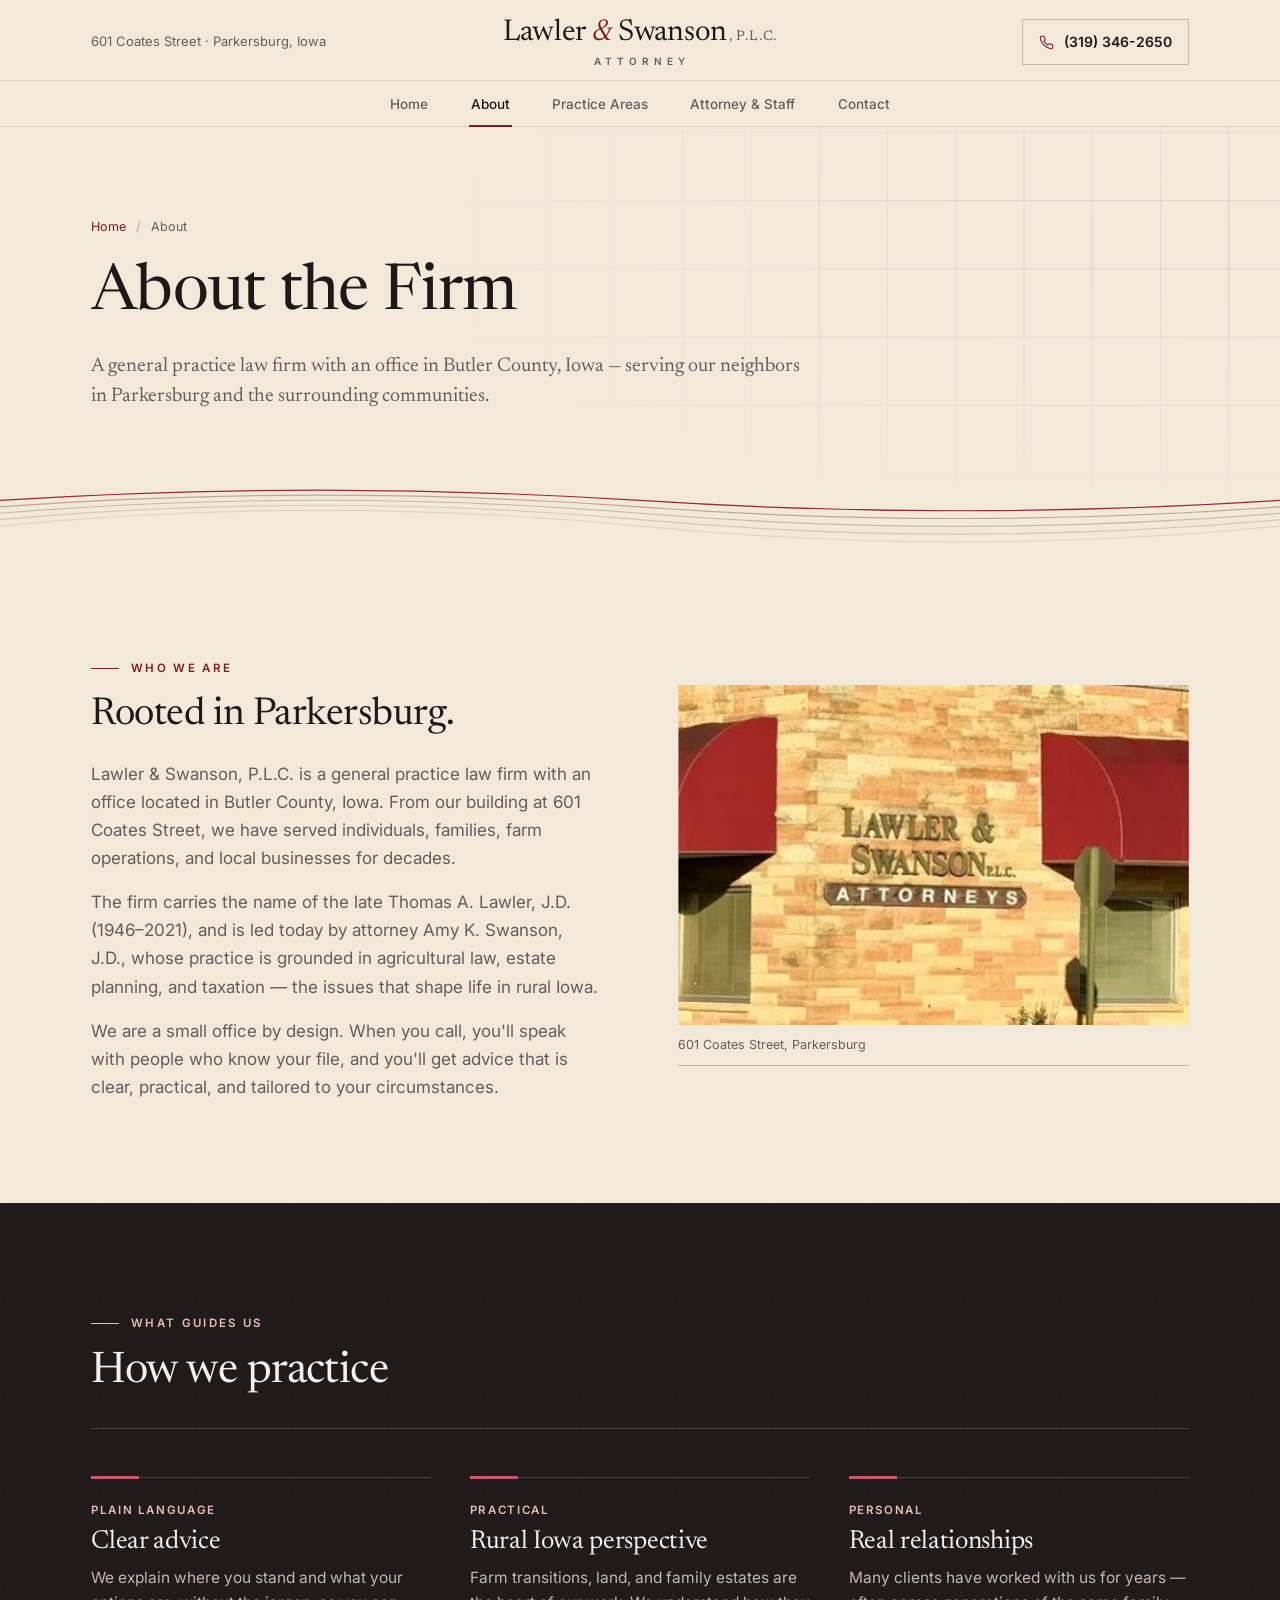
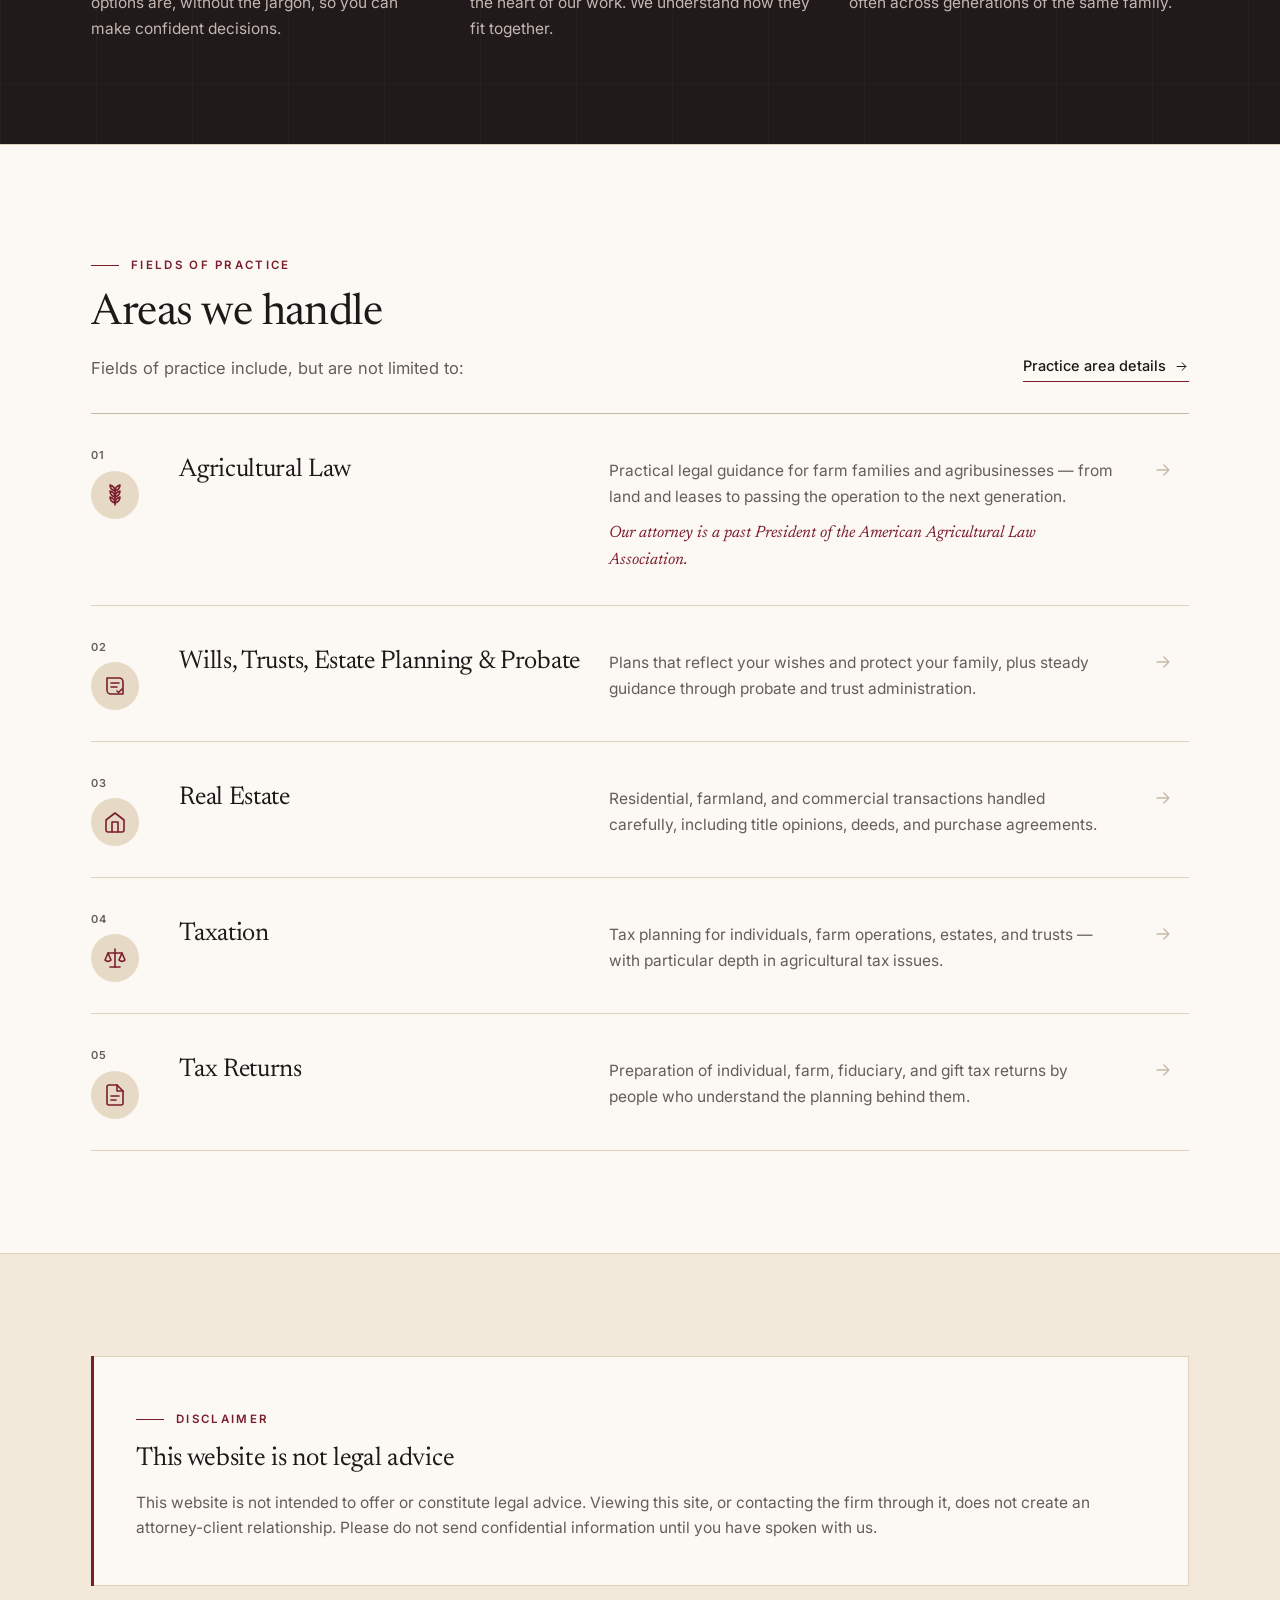
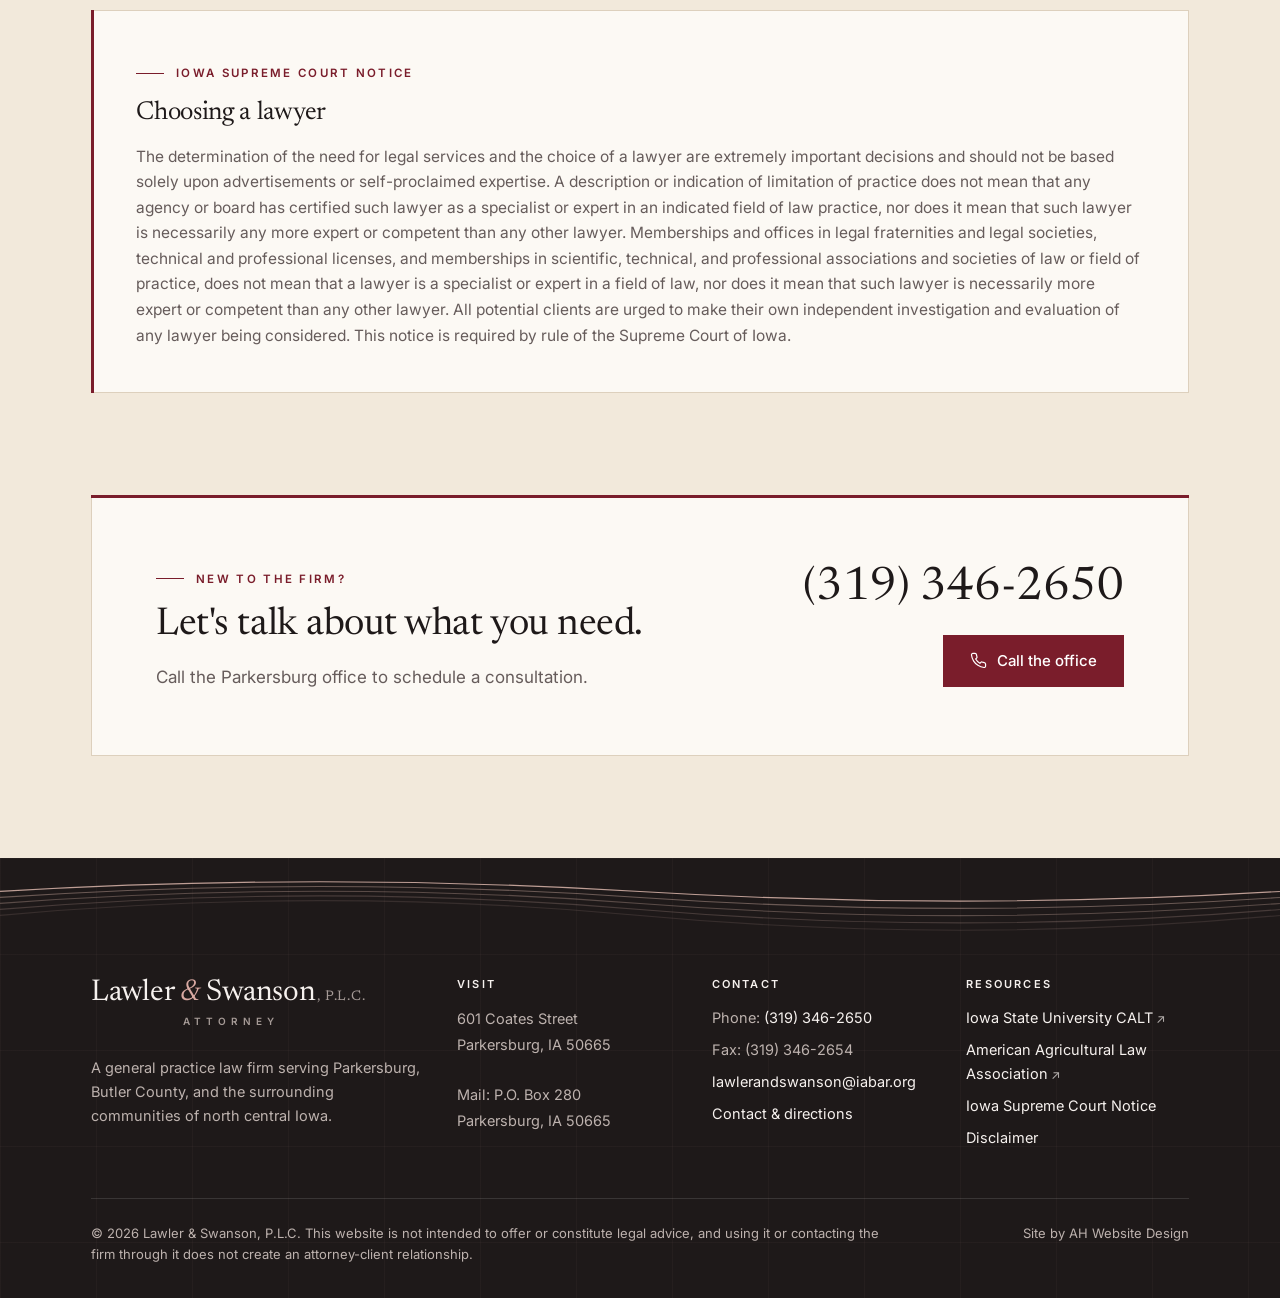
==== commit 1c4104b4: "Warm tan palette, stronger section contrast, hide headshot placeholders - Page background is now a w" ====
--- a/about.html
+++ b/about.html
@@ -6,7 +6,7 @@
   <title>About the Firm | Lawler &amp; Swanson, P.L.C.</title>
   <meta name="description" content="Lawler & Swanson, P.L.C. is a general practice law firm with an office in Parkersburg, Butler County, Iowa.">
   <meta name="author" content="AH Website Design">
-  <meta name="theme-color" content="#fbf9f6">
+  <meta name="theme-color" content="#f2e9db">
   <link rel="canonical" href="https://www.lawlerandswanson.com/about.html">
   <meta property="og:type" content="website">
   <meta property="og:title" content="About the Firm | Lawler &amp; Swanson, P.L.C.">
@@ -21,7 +21,7 @@
   <link rel="preconnect" href="https://fonts.googleapis.com">
   <link rel="preconnect" href="https://fonts.gstatic.com" crossorigin>
   <link href="https://fonts.googleapis.com/css2?family=Newsreader:ital,opsz,wght@0,6..72,400;0,6..72,500;1,6..72,400&amp;family=Inter:wght@400;500;600&amp;display=swap" rel="stylesheet">
-  <link rel="stylesheet" href="css/style.css?v=12">
+  <link rel="stylesheet" href="css/style.css?v=15">
   <!-- Analytics: the old Universal Analytics tag (UA-138181092-1) stopped collecting data in 2023.
        To track visits, create a GA4 property and paste its gtag snippet here. -->
 </head>
@@ -77,7 +77,7 @@
       </div>
     </section>
 
-    <section class="sec tint">
+    <section class="sec band-dark">
       <div class="wrap">
         <div class="sec-head reveal">
           <div><span class="kicker">What Guides Us</span><h2>How we practice</h2></div>
@@ -90,7 +90,7 @@
       </div>
     </section>
 
-    <section class="sec">
+    <section class="sec tint">
       <div class="wrap">
         <div class="sec-head reveal">
           <div><span class="kicker">Fields of Practice</span><h2>Areas we handle</h2>
@@ -107,7 +107,7 @@
       </div>
     </section>
 
-    <section class="sec tint">
+    <section class="sec">
       <div class="wrap notices">
         <div class="notice reveal" id="disclaimer">
           <span class="kicker">Disclaimer</span>
@@ -122,7 +122,7 @@
       </div>
     </section>
 
-    <section class="close after-tint">
+    <section class="close">
       <div class="wrap">
         <div class="panel watch">
           <div>
--- a/css/style.css
+++ b/css/style.css
@@ -7,12 +7,14 @@
    ========================================================================== */
 
 :root {
-  --paper: #fbf9f6;
-  --paper-2: #f3eee8;
-  --card: #ffffff;
-  --rule: #e2dad2;
-  --rule-2: #cfc4b9;
-  --tan: #b9a596;
+  --paper: #f2e9db;      /* warm tan page background */
+  --paper-2: #e6d9c5;    /* deeper tan for small fills (icon circles, photo frames, hover tint) */
+  --cream: #fcf9f4;      /* light bands and panels that stand out from the tan */
+  --card: #fffdf9;       /* cards that sit on a cream band */
+  --night: #201a1a;      /* dark bands (same family as the footer) */
+  --rule: #ddd0bd;
+  --rule-2: #c8b8a1;
+  --tan: #b39f86;
   --sand: #e6c0b4;
   --ink: #1e1919;
   --ink-2: #3d3433;
@@ -97,7 +99,7 @@
 
 /* ---------- Sections ---------- */
 .sec { padding: var(--sec) 0; }
-.sec.tint { background: var(--paper-2); }
+.sec.tint { background: var(--cream); border-top: 1px solid var(--rule); border-bottom: 1px solid var(--rule); }
 .sec-head {
   position: relative; display: flex; justify-content: space-between; align-items: flex-end;
   gap: var(--s4); flex-wrap: wrap; padding-bottom: var(--s4); margin-bottom: var(--s5);
@@ -112,7 +114,7 @@
    ========================================================================== */
 .mast {
   position: sticky; top: 0; z-index: 50;
-  background: rgba(251, 249, 246, .95); border-bottom: 1px solid var(--rule);
+  background: rgba(242, 233, 219, .95); border-bottom: 1px solid var(--rule);
   transition: box-shadow .4s var(--ease);
 }
 @supports (backdrop-filter: blur(8px)) { .mast { backdrop-filter: blur(8px); } }
@@ -187,7 +189,10 @@
 .furrows path { fill: none; stroke: var(--tan); stroke-width: 2.6; }
 .furrows path:first-child { stroke: var(--maroon-3); }
 
-/* Offset outline behind a portrait, traced like a property boundary with a marker at each corner */
+/* Offset outline behind a portrait, traced like a property boundary with a marker at each corner.
+   HEADSHOTS: these portrait styles (.portrait, .pic, .bounds, .frame) are not used while the photos
+   are pending. They stay here so the headshot can go straight back in; see the HTML comment in the
+   "profile" section of index.html and the "attorney" section of staff.html for the exact markup. */
 .pic { position: relative; isolation: isolate; }
 .frame { position: relative; overflow: hidden; background: var(--ink); }
 .frame img { width: 100%; aspect-ratio: 4 / 5; object-fit: cover; }
@@ -241,7 +246,7 @@
 .lead { font-family: var(--serif); font-size: clamp(19px, 1.55vw, 22px); line-height: 1.5; color: var(--muted); max-width: 32em; }
 .hero .lead { margin-bottom: var(--s4); }
 .acts { display: flex; flex-wrap: wrap; align-items: center; gap: 12px; }
-.visit { position: relative; display: flex; flex-direction: column; background: var(--card); border: 1px solid var(--rule); padding: var(--s4) var(--s4) var(--s3); box-shadow: 0 20px 50px rgba(30, 25, 25, .05); }
+.visit { position: relative; display: flex; flex-direction: column; background: var(--cream); border: 1px solid var(--rule); padding: var(--s4) var(--s4) var(--s3); box-shadow: 0 20px 50px rgba(30, 25, 25, .05); }
 .visit dl { margin: 0 0 var(--s3); }
 .visit dt { font-size: 11px; font-weight: 600; letter-spacing: .16em; text-transform: uppercase; color: var(--muted); margin-top: var(--s3); }
 .visit dt:first-child { margin-top: 0; }
@@ -273,7 +278,7 @@
 /* ==========================================================================
    Attorney profile (home) and attorney section (staff page)
    ========================================================================== */
-.profile { background: var(--paper-2); }
+.profile { background: var(--cream); border-top: 1px solid var(--rule); border-bottom: 1px solid var(--rule); }
 .home .profile { margin-top: var(--sec); }
 .profile .wrap, .attorney .wrap { display: grid; grid-template-columns: minmax(0, 5fr) minmax(0, 7fr); gap: clamp(40px, 6vw, 96px); align-items: center; }
 .profile h2, .attorney h2 { font-size: clamp(40px, 4.2vw, 60px); line-height: 1.02; margin-bottom: var(--s1); }
@@ -300,7 +305,7 @@
   padding: var(--s4) var(--s2) var(--s4) 0; text-decoration: none; color: inherit; transition: padding .5s var(--ease);
 }
 /* Hover: a soft tint sweeps in from the left and a maroon tick grows */
-.plist a::before { content: ""; position: absolute; inset: 0 0 1px; z-index: -1; background: linear-gradient(90deg, var(--paper-2), rgba(243, 238, 232, 0)); transform: scaleX(0); transform-origin: left; transition: transform .6s var(--ease); }
+.plist a::before { content: ""; position: absolute; inset: 0 0 1px; z-index: -1; background: linear-gradient(90deg, var(--paper-2), rgba(230, 217, 197, 0)); transform: scaleX(0); transform-origin: left; transition: transform .6s var(--ease); }
 .plist a::after { content: ""; position: absolute; left: 0; top: var(--s4); width: 2px; height: 0; background: var(--maroon); transition: height .5s var(--ease); }
 .plist a:hover, .plist a:focus-visible { padding-left: var(--s2); }
 .plist a:hover::before, .plist a:focus-visible::before { transform: scaleX(1); }
@@ -330,7 +335,7 @@
 /* ==========================================================================
    Working with us (steps)
    ========================================================================== */
-.work { position: relative; background: var(--card); border-top: 1px solid var(--rule); border-bottom: 1px solid var(--rule); overflow: hidden; }
+.work { position: relative; overflow: hidden; }
 .work .wrap { display: grid; grid-template-columns: minmax(0, 4fr) minmax(0, 8fr); gap: clamp(40px, 6vw, 96px); align-items: start; }
 .work h2 { font-size: clamp(30px, 2.8vw, 40px); margin-bottom: var(--s2); }
 .work .intro { color: var(--muted); }
@@ -350,6 +355,9 @@
 
 /* ==========================================================================
    People
+   HEADSHOTS: .team, .shot and .cap are the photo-card styles for the staff, unused while the photos
+   are pending (the staff currently use the text-only .values.people cards below). See the HTML
+   comment above each staff grid in index.html and staff.html for how to switch back.
    ========================================================================== */
 .team { display: grid; grid-template-columns: repeat(3, minmax(0, 1fr)); gap: clamp(24px, 3vw, 40px); }
 .shot { position: relative; overflow: hidden; background: var(--ink); }
@@ -369,6 +377,17 @@
 .tags li { padding: 8px 14px; border: 1px solid var(--rule-2); font-size: 14.5px; background: var(--card); }
 .block + .block { margin-top: var(--s5); }
 .block h3 { font-size: 24px; margin-bottom: var(--s2); }
+/* Text-only attorney sections while her headshot is pending: introduction on the left,
+   credentials (and on the staff page, memberships and the call button) on the right */
+.profile.no-photo .wrap, .attorney.no-photo .wrap { grid-template-columns: minmax(0, 6fr) minmax(0, 5fr); align-items: start; }
+.no-photo .side { padding-top: 46px; }
+.no-photo .side .creds-list { margin-top: 0; }
+.no-photo .side .block:first-of-type { margin-top: var(--s4); }
+
+/* Staff cards without photos reuse the values card: a short maroon rule draws above each name */
+.values.people h3 { font-size: 25px; }
+.values.people p { font-size: 15.5px; }
+
 /* In memoriam */
 .memorial { text-align: center; }
 .memorial .wrap { max-width: 760px; }
@@ -393,7 +412,7 @@
 .values p { color: var(--muted); font-size: 15.5px; }
 
 .notices { display: grid; gap: var(--s3); }
-.notice { position: relative; background: var(--card); border: 1px solid var(--rule); padding: clamp(24px, 4vw, 44px); scroll-margin-top: 150px; }
+.notice { position: relative; background: var(--cream); border: 1px solid var(--rule); padding: clamp(24px, 4vw, 44px); scroll-margin-top: 150px; }
 .notice::before { content: ""; position: absolute; left: -1px; top: -1px; bottom: -1px; width: 3px; background: var(--maroon); transform-origin: top; }
 .notice h3 { font-size: 26px; margin-bottom: var(--s2); }
 .notice p { color: var(--muted); font-size: 15.5px; }
@@ -424,13 +443,13 @@
 .bullets { list-style: none; padding: 0; margin: var(--s3) 0 0; display: grid; grid-template-columns: 1fr 1fr; gap: 10px 32px; }
 .bullets li { position: relative; padding-left: 22px; color: var(--muted); }
 .bullets li::before { content: ""; position: absolute; left: 0; top: .78em; width: 10px; height: 1px; background: var(--maroon-3); }
-.detail .note { margin-top: var(--s3); padding: 16px 20px; background: var(--paper-2); border-left: 3px solid var(--maroon); font-size: 15px; color: var(--muted); }
+.detail .note { margin-top: var(--s3); padding: 16px 20px; background: var(--cream); border-left: 3px solid var(--maroon); font-size: 15px; color: var(--muted); }
 
 /* ==========================================================================
    Contact page
    ========================================================================== */
 .contact-grid { display: grid; grid-template-columns: minmax(0, 5fr) minmax(0, 6fr); gap: clamp(32px, 5vw, 80px); align-items: stretch; }
-.call-card { position: relative; display: flex; flex-direction: column; align-items: flex-start; background: var(--paper-2); border: 1px solid var(--rule); padding: clamp(28px, 4vw, 48px); }
+.call-card { position: relative; display: flex; flex-direction: column; align-items: flex-start; background: var(--cream); border: 1px solid var(--rule); padding: clamp(28px, 4vw, 48px); }
 .call-card > p:not(.small) { margin-bottom: var(--s4); }
 .call-card::before { content: ""; position: absolute; left: -1px; right: -1px; top: -1px; height: 3px; background: var(--maroon); transform-origin: left; }
 .call-card h2 { font-size: clamp(30px, 2.8vw, 40px); margin-bottom: var(--s2); }
@@ -472,7 +491,7 @@
    ========================================================================== */
 .close { padding: 0 0 var(--sec); }
 .close.after-tint { padding-top: var(--sec); }
-.close .panel { position: relative; display: grid; grid-template-columns: minmax(0, 1fr) auto; gap: var(--s5); align-items: center; background: var(--paper-2); border: 1px solid var(--rule); padding: clamp(36px, 5vw, 64px); }
+.close .panel { position: relative; display: grid; grid-template-columns: minmax(0, 1fr) auto; gap: var(--s5); align-items: center; background: var(--cream); border: 1px solid var(--rule); padding: clamp(36px, 5vw, 64px); }
 .close .panel::before { content: ""; position: absolute; left: -1px; right: -1px; top: -1px; height: 3px; background: var(--maroon); transform-origin: left; }
 .close h2 { font-size: clamp(30px, 3vw, 42px); margin-bottom: var(--s2); }
 .close p { color: var(--muted); font-size: 17px; }
@@ -516,6 +535,28 @@
 .to-top.show { opacity: 1; transform: none; pointer-events: auto; }
 .to-top:hover { background: var(--maroon); color: #fff; border-color: var(--maroon); }
 .to-top svg { width: 18px; height: 18px; }
+
+/* Dark bands: deep ink with the footer's faint grid, light type, sand accents.
+   Kept after the component styles so these light colours win over the components' defaults. */
+.band-dark {
+  background-color: var(--night);
+  background-image: linear-gradient(rgba(230, 192, 180, .035) 1px, transparent 1px), linear-gradient(90deg, rgba(230, 192, 180, .035) 1px, transparent 1px);
+  background-size: 96px 96px;
+  color: #d8ccc6;
+}
+.band-dark h2, .band-dark h3 { color: #f6f0ec; }
+.band-dark .kicker, .band-dark .r { color: var(--sand); }
+.band-dark p, .band-dark .intro, .band-dark .sec-head p { color: #c4b7b1; }
+.band-dark .sec-head::after { background: rgba(230, 192, 180, .22); }
+.band-dark .values article::before { background: rgba(230, 192, 180, .22); }
+.band-dark .values article::after { background: #c75a69; }
+.band-dark .steps .track { background: rgba(230, 192, 180, .22); }
+.band-dark .steps .track i { background: linear-gradient(90deg, #c75a69, var(--sand)); }
+.band-dark .orn { color: var(--sand); }
+.band-dark .orn::before, .band-dark .orn::after { background: rgba(230, 192, 180, .3); }
+.band-dark .dates { color: var(--sand); }
+.band-dark.memorial p { color: #ddd2cc; }
+.band-dark :focus-visible { outline-color: var(--sand); }
 
 /* ==========================================================================
    Motion. Only applies once the page script has run (.js).
@@ -602,6 +643,8 @@
 .js .steps .track i { transform: scaleX(0); transition: transform 1.8s cubic-bezier(.45, 0, .25, 1) .2s; }
 .js .steps.in .track i { transform: scaleX(1); }
 .js .steps .step b { color: var(--muted); background: transparent; border-color: var(--rule-2); }
+.js .band-dark .steps .step b { color: #c4b7b1; border-color: rgba(230, 192, 180, .35); }
+.js .band-dark .steps.in .step b { color: #fff; background: var(--maroon); border-color: var(--maroon); }
 .js .steps.in .step b { color: #fff; background: var(--maroon); border-color: var(--maroon); }
 .js .steps.in .step:nth-child(2) b { transition-delay: .35s; }
 .js .steps.in .step:nth-child(3) b { transition-delay: 1s; }
@@ -676,7 +719,8 @@
   .facts div:nth-child(3) { padding-left: 0; }
   .facts div:nth-child(3)::before { display: none; }
   .facts div:nth-child(n+3) { border-top: 1px solid var(--rule); }
-  .profile .wrap, .attorney .wrap, .split, .split.flip, .work .wrap, .practice-layout, .contact-grid { grid-template-columns: 1fr; }
+  .profile .wrap, .attorney .wrap, .profile.no-photo .wrap, .attorney.no-photo .wrap, .split, .split.flip, .work .wrap, .practice-layout, .contact-grid { grid-template-columns: 1fr; }
+  .no-photo .side { padding-top: 0; }
   .portrait { max-width: 440px; }
   .attorney .portrait, .toc { position: static; }
   .toc ul { display: flex; flex-wrap: wrap; gap: 8px; border: 0; }
@@ -686,7 +730,9 @@
   .steps { grid-template-columns: 1fr; gap: var(--s3); }
   .steps .track { display: none; }
   .step { border-top: 1px solid var(--rule); }
+  .band-dark .step { border-top-color: rgba(230, 192, 180, .22); }
   .team, .values { grid-template-columns: 1fr 1fr; }
+  .values.people { grid-template-columns: 1fr; max-width: 640px; }
   .close .panel { grid-template-columns: 1fr; }
   .close .right { text-align: left; }
   .site-footer ul a { display: inline-block; padding: 8px 0; }
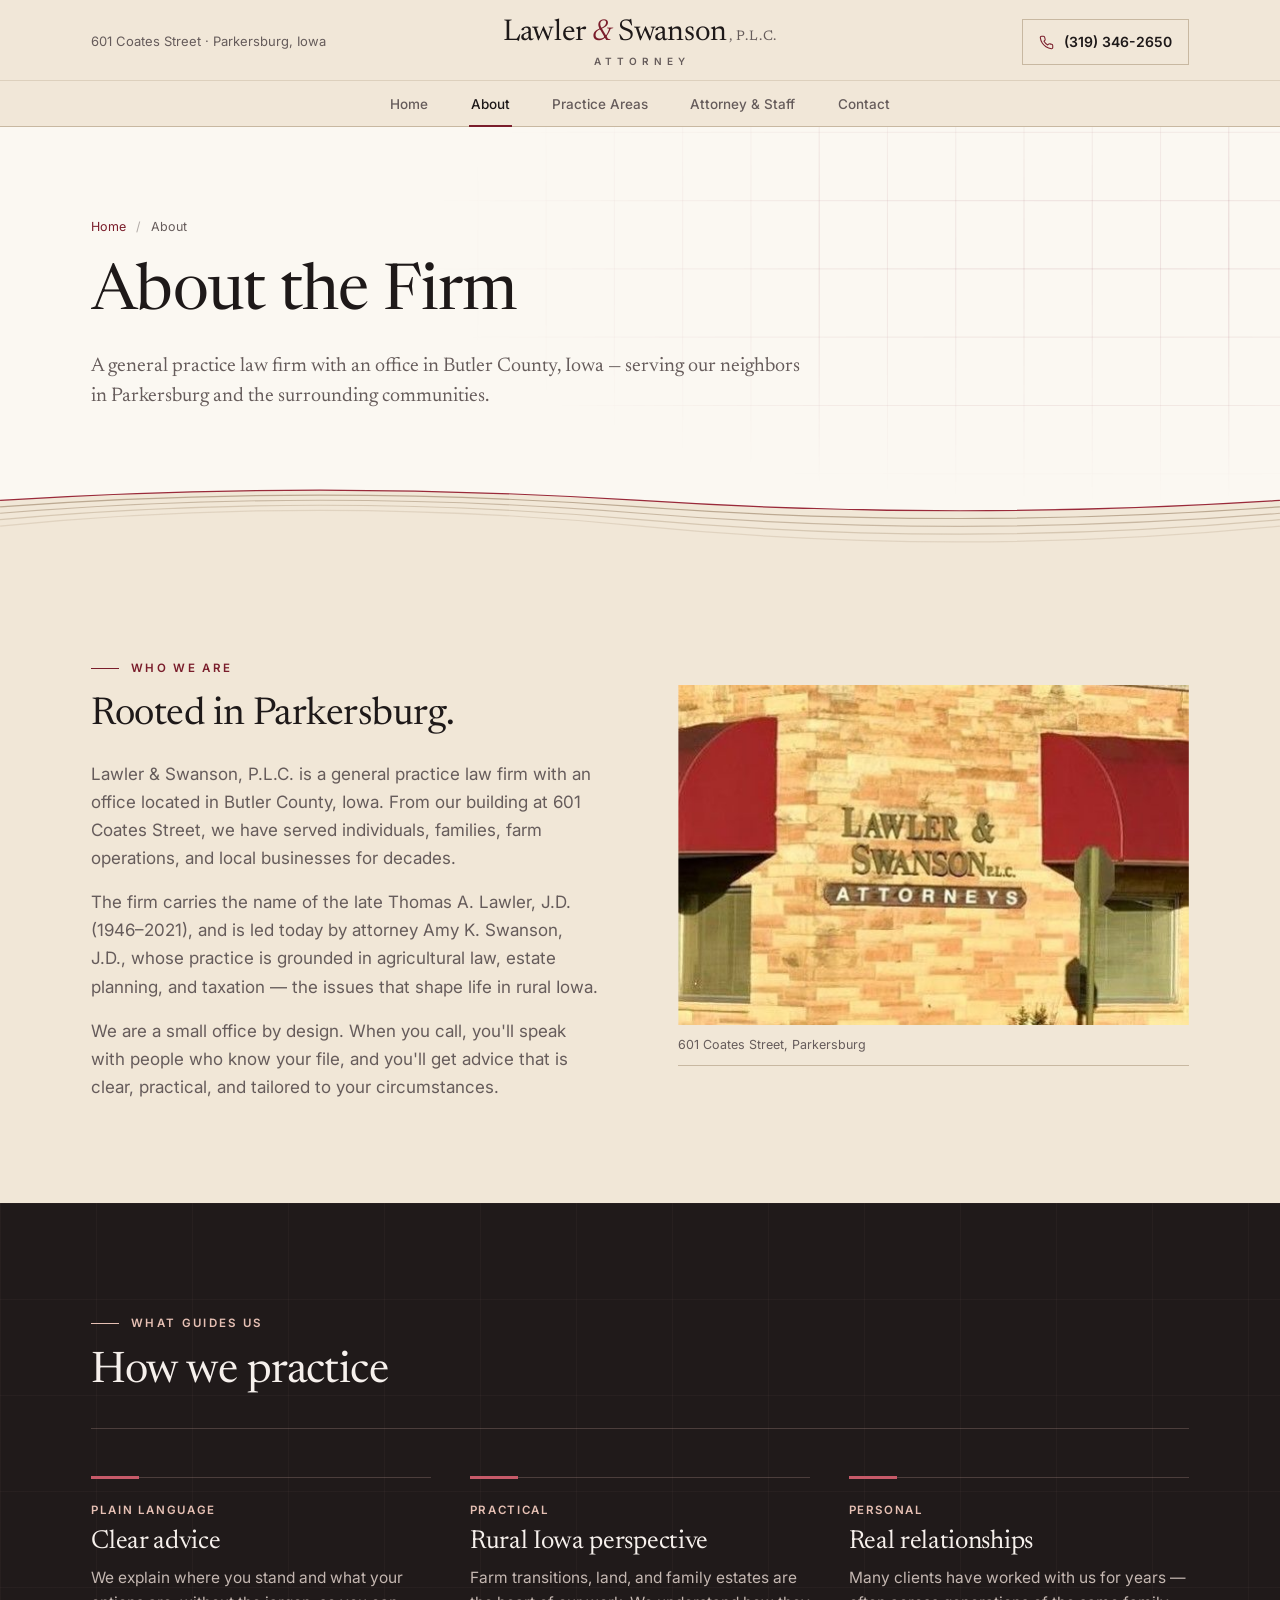
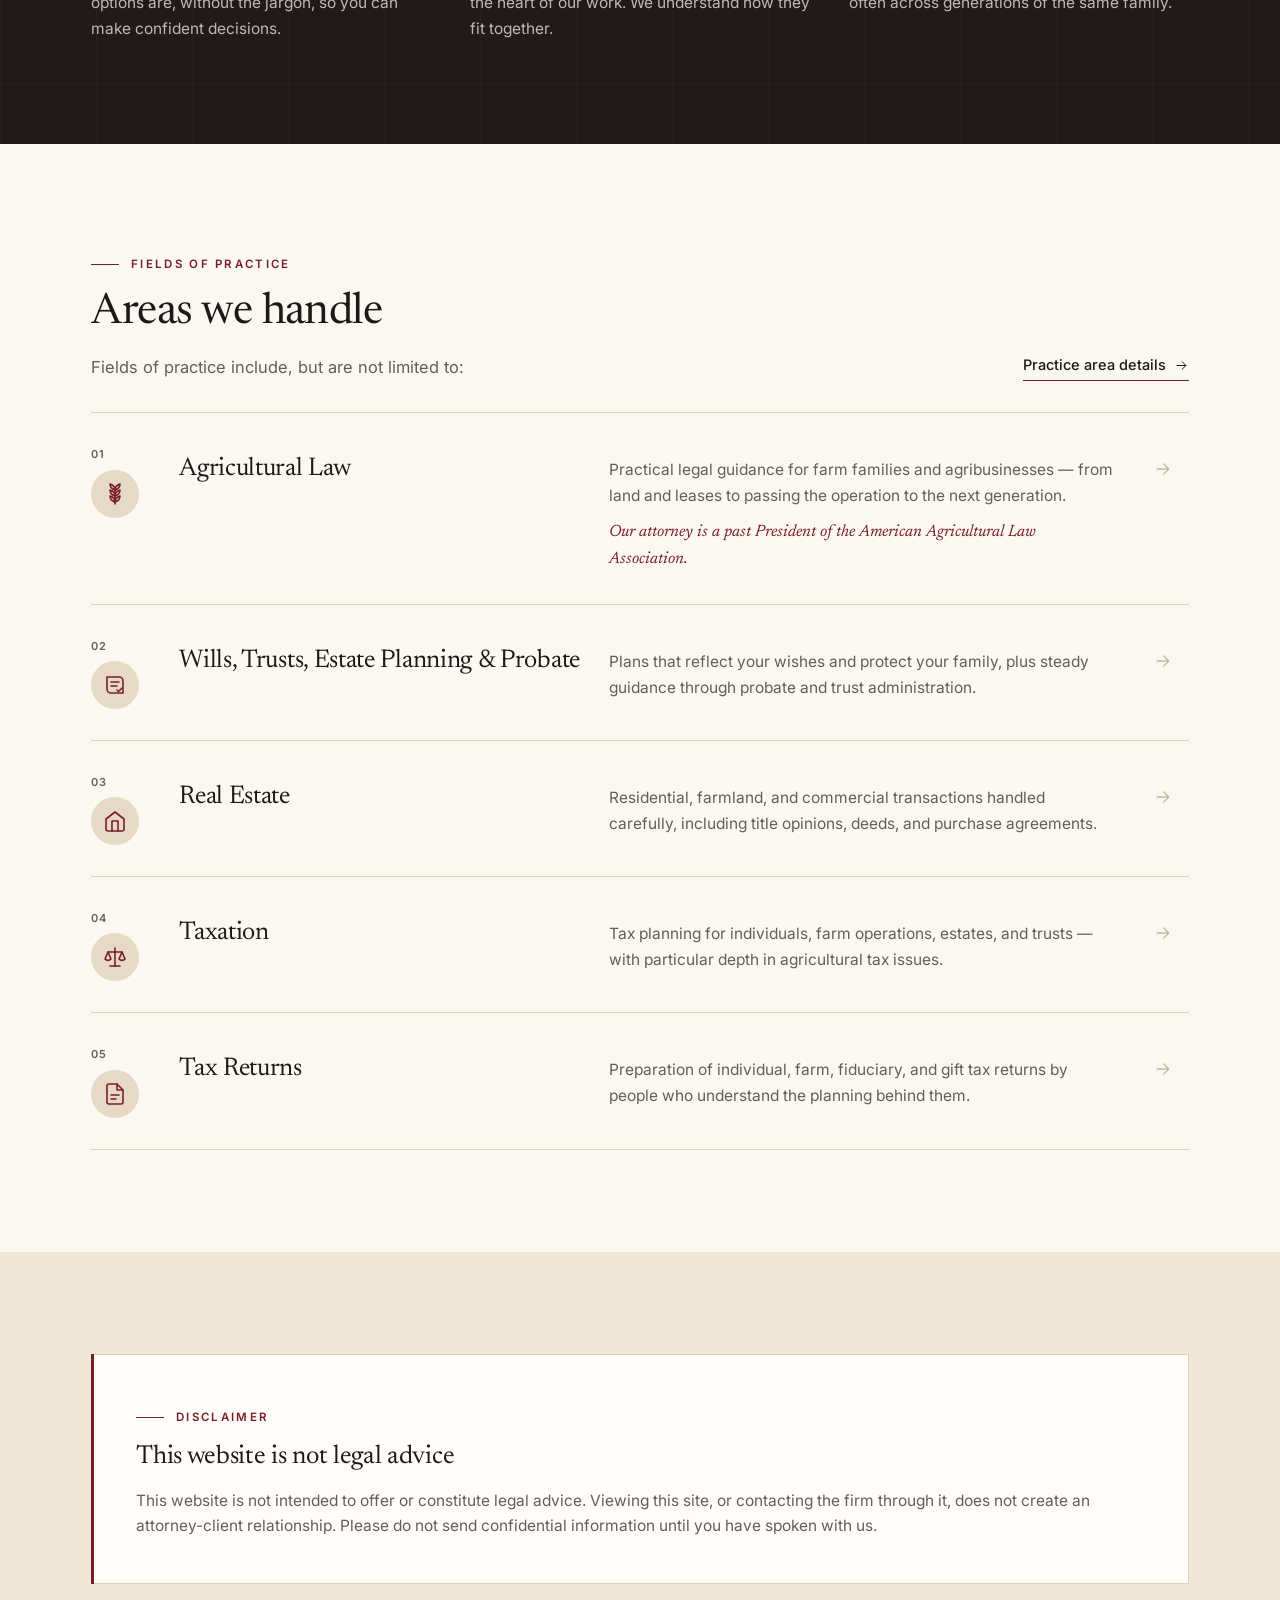
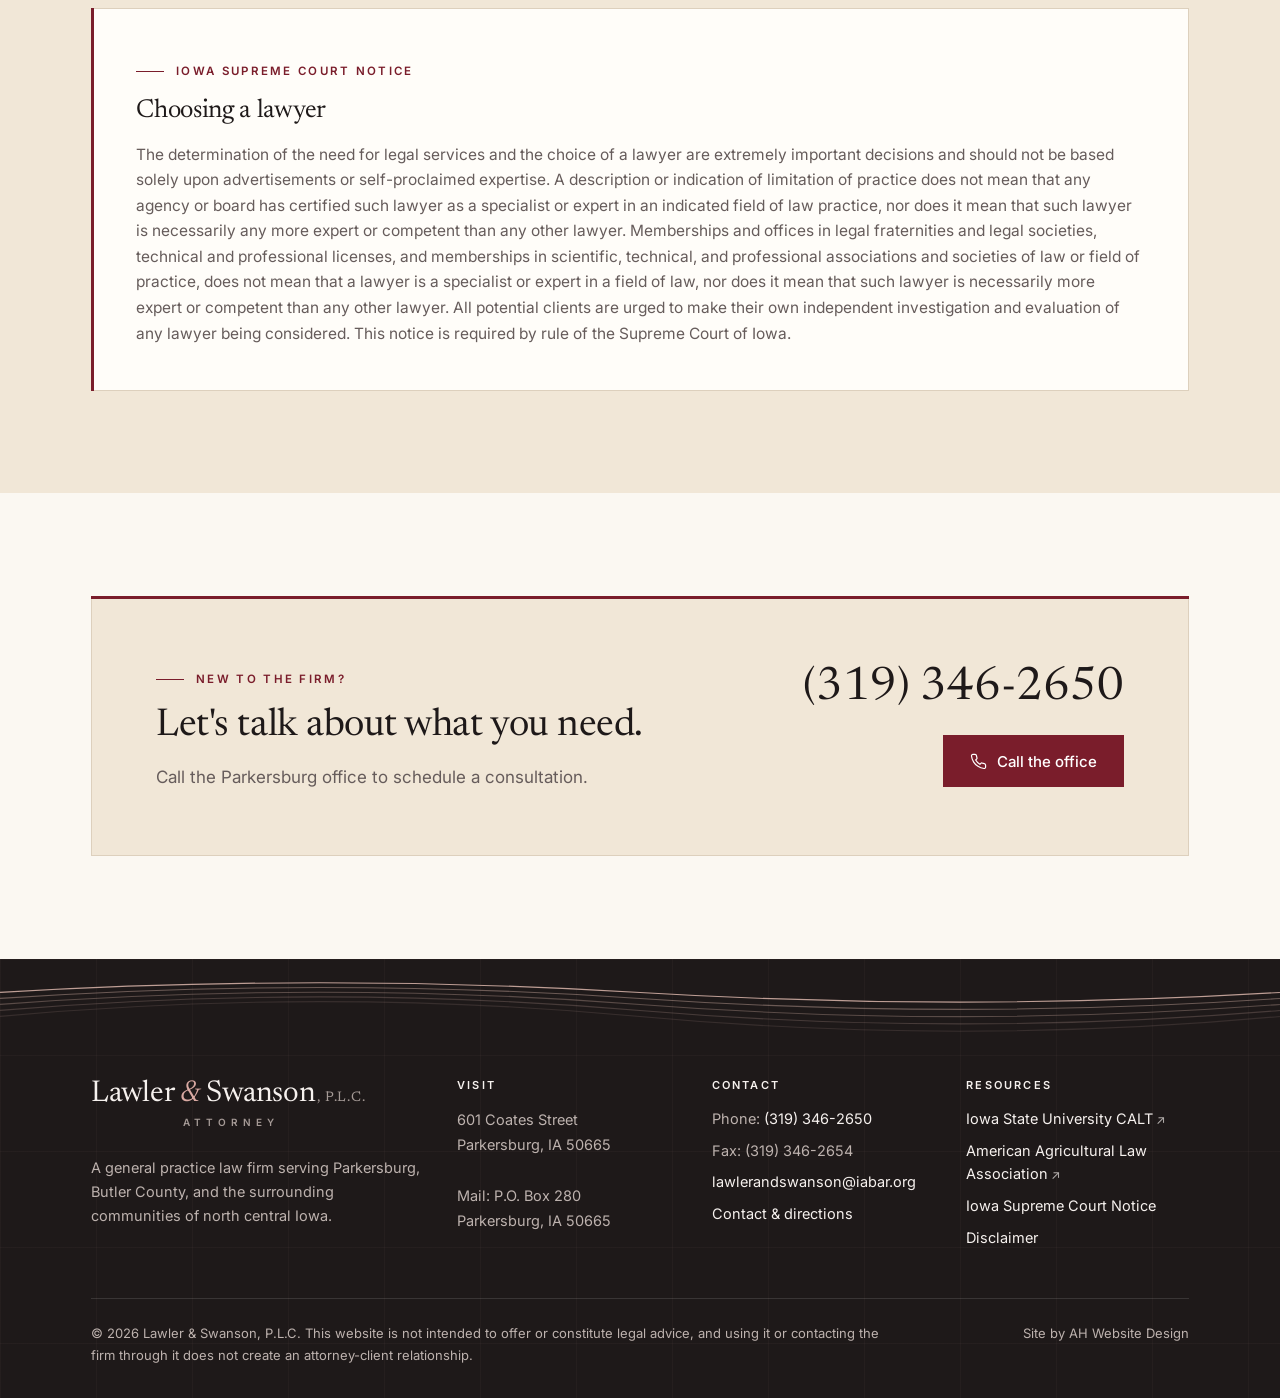
==== commit e49769d9: "Lighter base colour and clear alternating sections - Page base is now a light cream; the previous ta" ====
--- a/about.html
+++ b/about.html
@@ -6,7 +6,7 @@
   <title>About the Firm | Lawler &amp; Swanson, P.L.C.</title>
   <meta name="description" content="Lawler & Swanson, P.L.C. is a general practice law firm with an office in Parkersburg, Butler County, Iowa.">
   <meta name="author" content="AH Website Design">
-  <meta name="theme-color" content="#f2e9db">
+  <meta name="theme-color" content="#f1e7d7">
   <link rel="canonical" href="https://www.lawlerandswanson.com/about.html">
   <meta property="og:type" content="website">
   <meta property="og:title" content="About the Firm | Lawler &amp; Swanson, P.L.C.">
@@ -21,7 +21,7 @@
   <link rel="preconnect" href="https://fonts.googleapis.com">
   <link rel="preconnect" href="https://fonts.gstatic.com" crossorigin>
   <link href="https://fonts.googleapis.com/css2?family=Newsreader:ital,opsz,wght@0,6..72,400;0,6..72,500;1,6..72,400&amp;family=Inter:wght@400;500;600&amp;display=swap" rel="stylesheet">
-  <link rel="stylesheet" href="css/style.css?v=15">
+  <link rel="stylesheet" href="css/style.css?v=16">
   <!-- Analytics: the old Universal Analytics tag (UA-138181092-1) stopped collecting data in 2023.
        To track visits, create a GA4 property and paste its gtag snippet here. -->
 </head>
@@ -53,7 +53,8 @@
         <p class="lead rise" style="--d:.45s">A general practice law firm with an office in Butler County, Iowa &mdash; serving our neighbors in Parkersburg and the surrounding communities.</p>
       </div>
   <svg class="furrows draw-in" viewBox="0 0 1200 140" preserveAspectRatio="none" aria-hidden="true" focusable="false">
-    <path pathLength="1" style="--i:0" d="M0 36 C 200 6, 400 6, 600 36 S 1000 66, 1200 36"/>
+    <path class="fill" d="M0 36 C 200 6, 400 6, 600 36 S 1000 66, 1200 36 V141 H0 Z"/>
+    <path class="top" pathLength="1" style="--i:0" d="M0 36 C 200 6, 400 6, 600 36 S 1000 66, 1200 36"/>
     <path pathLength="1" style="--i:1;opacity:.85" d="M0 50 C 200 16, 400 16, 600 50 S 1000 84, 1200 50"/>
     <path pathLength="1" style="--i:2;opacity:.65" d="M0 64 C 200 26, 400 26, 600 64 S 1000 102, 1200 64"/>
     <path pathLength="1" style="--i:3;opacity:.45" d="M0 78 C 200 36, 400 36, 600 78 S 1000 120, 1200 78"/>
@@ -61,7 +62,7 @@
   </svg>
     </section>
 
-    <section class="sec">
+    <section class="sec bg-tan">
       <div class="wrap split flip">
         <div class="reveal prose">
           <span class="kicker">Who We Are</span>
@@ -90,7 +91,7 @@
       </div>
     </section>
 
-    <section class="sec tint">
+    <section class="sec bg-cream">
       <div class="wrap">
         <div class="sec-head reveal">
           <div><span class="kicker">Fields of Practice</span><h2>Areas we handle</h2>
@@ -107,7 +108,7 @@
       </div>
     </section>
 
-    <section class="sec">
+    <section class="sec bg-tan">
       <div class="wrap notices">
         <div class="notice reveal" id="disclaimer">
           <span class="kicker">Disclaimer</span>
@@ -122,7 +123,7 @@
       </div>
     </section>
 
-    <section class="close">
+    <section class="close bg-cream">
       <div class="wrap">
         <div class="panel watch">
           <div>
@@ -141,7 +142,7 @@
 
   <footer class="site-footer">
   <svg class="furrows draw-in" viewBox="0 0 1200 140" preserveAspectRatio="none" aria-hidden="true" focusable="false">
-    <path pathLength="1" style="--i:0" d="M0 36 C 200 6, 400 6, 600 36 S 1000 66, 1200 36"/>
+    <path class="top" pathLength="1" style="--i:0" d="M0 36 C 200 6, 400 6, 600 36 S 1000 66, 1200 36"/>
     <path pathLength="1" style="--i:1;opacity:.85" d="M0 50 C 200 16, 400 16, 600 50 S 1000 84, 1200 50"/>
     <path pathLength="1" style="--i:2;opacity:.65" d="M0 64 C 200 26, 400 26, 600 64 S 1000 102, 1200 64"/>
     <path pathLength="1" style="--i:3;opacity:.45" d="M0 78 C 200 36, 400 36, 600 78 S 1000 120, 1200 78"/>
--- a/css/style.css
+++ b/css/style.css
@@ -7,10 +7,12 @@
    ========================================================================== */
 
 :root {
-  --paper: #f2e9db;      /* warm tan page background */
+  /* Section colours alternate light / tan so every section edge shows; dark bands are accents */
+  --paper: #fbf8f2;      /* light cream: page base and light sections */
+  --tan-bg: #f1e7d7;     /* tan: header, alternate sections, the band below each opening furrow */
   --paper-2: #e6d9c5;    /* deeper tan for small fills (icon circles, photo frames, hover tint) */
-  --cream: #fcf9f4;      /* light bands and panels that stand out from the tan */
-  --card: #fffdf9;       /* cards that sit on a cream band */
+  --cream: #fffdf9;      /* panels and cards that sit on a tan section */
+  --card: #fffdf9;
   --night: #201a1a;      /* dark bands (same family as the footer) */
   --rule: #ddd0bd;
   --rule-2: #c8b8a1;
@@ -99,7 +101,8 @@
 
 /* ---------- Sections ---------- */
 .sec { padding: var(--sec) 0; }
-.sec.tint { background: var(--cream); border-top: 1px solid var(--rule); border-bottom: 1px solid var(--rule); }
+.bg-cream { background: var(--paper); }
+.bg-tan { background: var(--tan-bg); }
 .sec-head {
   position: relative; display: flex; justify-content: space-between; align-items: flex-end;
   gap: var(--s4); flex-wrap: wrap; padding-bottom: var(--s4); margin-bottom: var(--s5);
@@ -114,7 +117,7 @@
    ========================================================================== */
 .mast {
   position: sticky; top: 0; z-index: 50;
-  background: rgba(242, 233, 219, .95); border-bottom: 1px solid var(--rule);
+  background: rgba(241, 231, 215, .97); border-bottom: 1px solid var(--rule-2);
   transition: box-shadow .4s var(--ease);
 }
 @supports (backdrop-filter: blur(8px)) { .mast { backdrop-filter: blur(8px); } }
@@ -187,7 +190,8 @@
    Stroke width is in drawing units (no non-scaling stroke, so the draw reaches the far edge). */
 .furrows { display: block; width: 100%; height: 64px; overflow: visible; }
 .furrows path { fill: none; stroke: var(--tan); stroke-width: 2.6; }
-.furrows path:first-child { stroke: var(--maroon-3); }
+.furrows path.top { stroke: var(--maroon-3); }
+.furrows path.fill { fill: var(--tan-bg); stroke: none; }
 
 /* Offset outline behind a portrait, traced like a property boundary with a marker at each corner.
    HEADSHOTS: these portrait styles (.portrait, .pic, .bounds, .frame) are not used while the photos
@@ -246,7 +250,7 @@
 .lead { font-family: var(--serif); font-size: clamp(19px, 1.55vw, 22px); line-height: 1.5; color: var(--muted); max-width: 32em; }
 .hero .lead { margin-bottom: var(--s4); }
 .acts { display: flex; flex-wrap: wrap; align-items: center; gap: 12px; }
-.visit { position: relative; display: flex; flex-direction: column; background: var(--cream); border: 1px solid var(--rule); padding: var(--s4) var(--s4) var(--s3); box-shadow: 0 20px 50px rgba(30, 25, 25, .05); }
+.visit { position: relative; display: flex; flex-direction: column; background: var(--tan-bg); border: 1px solid var(--rule); padding: var(--s4) var(--s4) var(--s3); box-shadow: 0 20px 50px rgba(30, 25, 25, .05); }
 .visit dl { margin: 0 0 var(--s3); }
 .visit dt { font-size: 11px; font-weight: 600; letter-spacing: .16em; text-transform: uppercase; color: var(--muted); margin-top: var(--s3); }
 .visit dt:first-child { margin-top: 0; }
@@ -255,6 +259,7 @@
 .visit .phone { font-family: var(--serif); font-size: 28px; line-height: 1.15; color: var(--maroon) !important; }
 .visit p { margin-top: auto; padding-top: var(--s2); border-top: 1px solid var(--rule); font-size: 13.5px; color: var(--muted); }
 .hero .furrows { margin-top: clamp(48px, 6vw, 72px); }
+.hero-foot { background: var(--tan-bg); padding-bottom: clamp(32px, 4vw, 48px); }
 .facts { display: grid; grid-template-columns: repeat(4, 1fr); border-bottom: 1px solid var(--rule); margin-top: -6px; }
 .facts div { position: relative; padding: var(--s3) var(--s3) var(--s3) 0; }
 .facts div + div { padding-left: var(--s3); }
@@ -278,8 +283,6 @@
 /* ==========================================================================
    Attorney profile (home) and attorney section (staff page)
    ========================================================================== */
-.profile { background: var(--cream); border-top: 1px solid var(--rule); border-bottom: 1px solid var(--rule); }
-.home .profile { margin-top: var(--sec); }
 .profile .wrap, .attorney .wrap { display: grid; grid-template-columns: minmax(0, 5fr) minmax(0, 7fr); gap: clamp(40px, 6vw, 96px); align-items: center; }
 .profile h2, .attorney h2 { font-size: clamp(40px, 4.2vw, 60px); line-height: 1.02; margin-bottom: var(--s1); }
 .role { font-family: var(--serif); font-style: italic; font-size: 21px; color: var(--muted); margin-bottom: var(--s4); }
@@ -489,8 +492,8 @@
 /* ==========================================================================
    Closing call panel
    ========================================================================== */
-.close { padding: 0 0 var(--sec); }
-.close.after-tint { padding-top: var(--sec); }
+.close { padding: var(--sec) 0; }
+.close.bg-cream .panel { background: var(--tan-bg); }
 .close .panel { position: relative; display: grid; grid-template-columns: minmax(0, 1fr) auto; gap: var(--s5); align-items: center; background: var(--cream); border: 1px solid var(--rule); padding: clamp(36px, 5vw, 64px); }
 .close .panel::before { content: ""; position: absolute; left: -1px; right: -1px; top: -1px; height: 3px; background: var(--maroon); transform-origin: left; }
 .close h2 { font-size: clamp(30px, 3vw, 42px); margin-bottom: var(--s2); }
@@ -510,7 +513,7 @@
 }
 .site-footer .furrows { height: 60px; margin-bottom: -6px; }
 .site-footer .furrows path { stroke: rgba(230, 192, 180, .45); }
-.site-footer .furrows path:first-child { stroke: rgba(230, 192, 180, .8); }
+.site-footer .furrows path.top { stroke: rgba(230, 192, 180, .8); }
 .site-footer .cols { display: grid; grid-template-columns: 1.5fr 1fr 1fr 1fr; gap: var(--s4); padding: var(--s5) 0; }
 .site-footer .brand { color: #f6f1ee; }
 .site-footer .brand b i { color: #d9a9a2; }
@@ -594,7 +597,7 @@
 .js .reveal.in .kicker::before, .js .sec-head.reveal.in::after { transform: scaleX(1); }
 
 /* Furrows draw across, row after row */
-.js .furrows path { stroke-dasharray: 1; stroke-dashoffset: 1; transition: stroke-dashoffset 2.4s var(--ease-ink); transition-delay: calc(var(--i) * .14s); }
+.js .furrows path:not(.fill) { stroke-dasharray: 1; stroke-dashoffset: 1; transition: stroke-dashoffset 2.4s var(--ease-ink); transition-delay: calc(var(--i) * .14s); }
 .js .furrows.in path { stroke-dashoffset: 0; }
 
 /* Facts: dividers drop in (numbers count up in main.js) */
@@ -698,7 +701,7 @@
   .nav-toggle { display: block; }
   .mast nav {
     position: absolute; left: 0; right: 0; top: 100%;
-    background: var(--paper); border-bottom: 1px solid var(--rule); box-shadow: 0 18px 30px rgba(30, 25, 25, .08);
+    background: var(--tan-bg); border-bottom: 1px solid var(--rule-2); box-shadow: 0 18px 30px rgba(30, 25, 25, .08);
     max-height: calc(100vh - 80px); overflow-y: auto;
     opacity: 0; visibility: hidden; transform: translateY(-6px);
     transition: opacity .3s var(--ease), transform .3s var(--ease), visibility .3s;
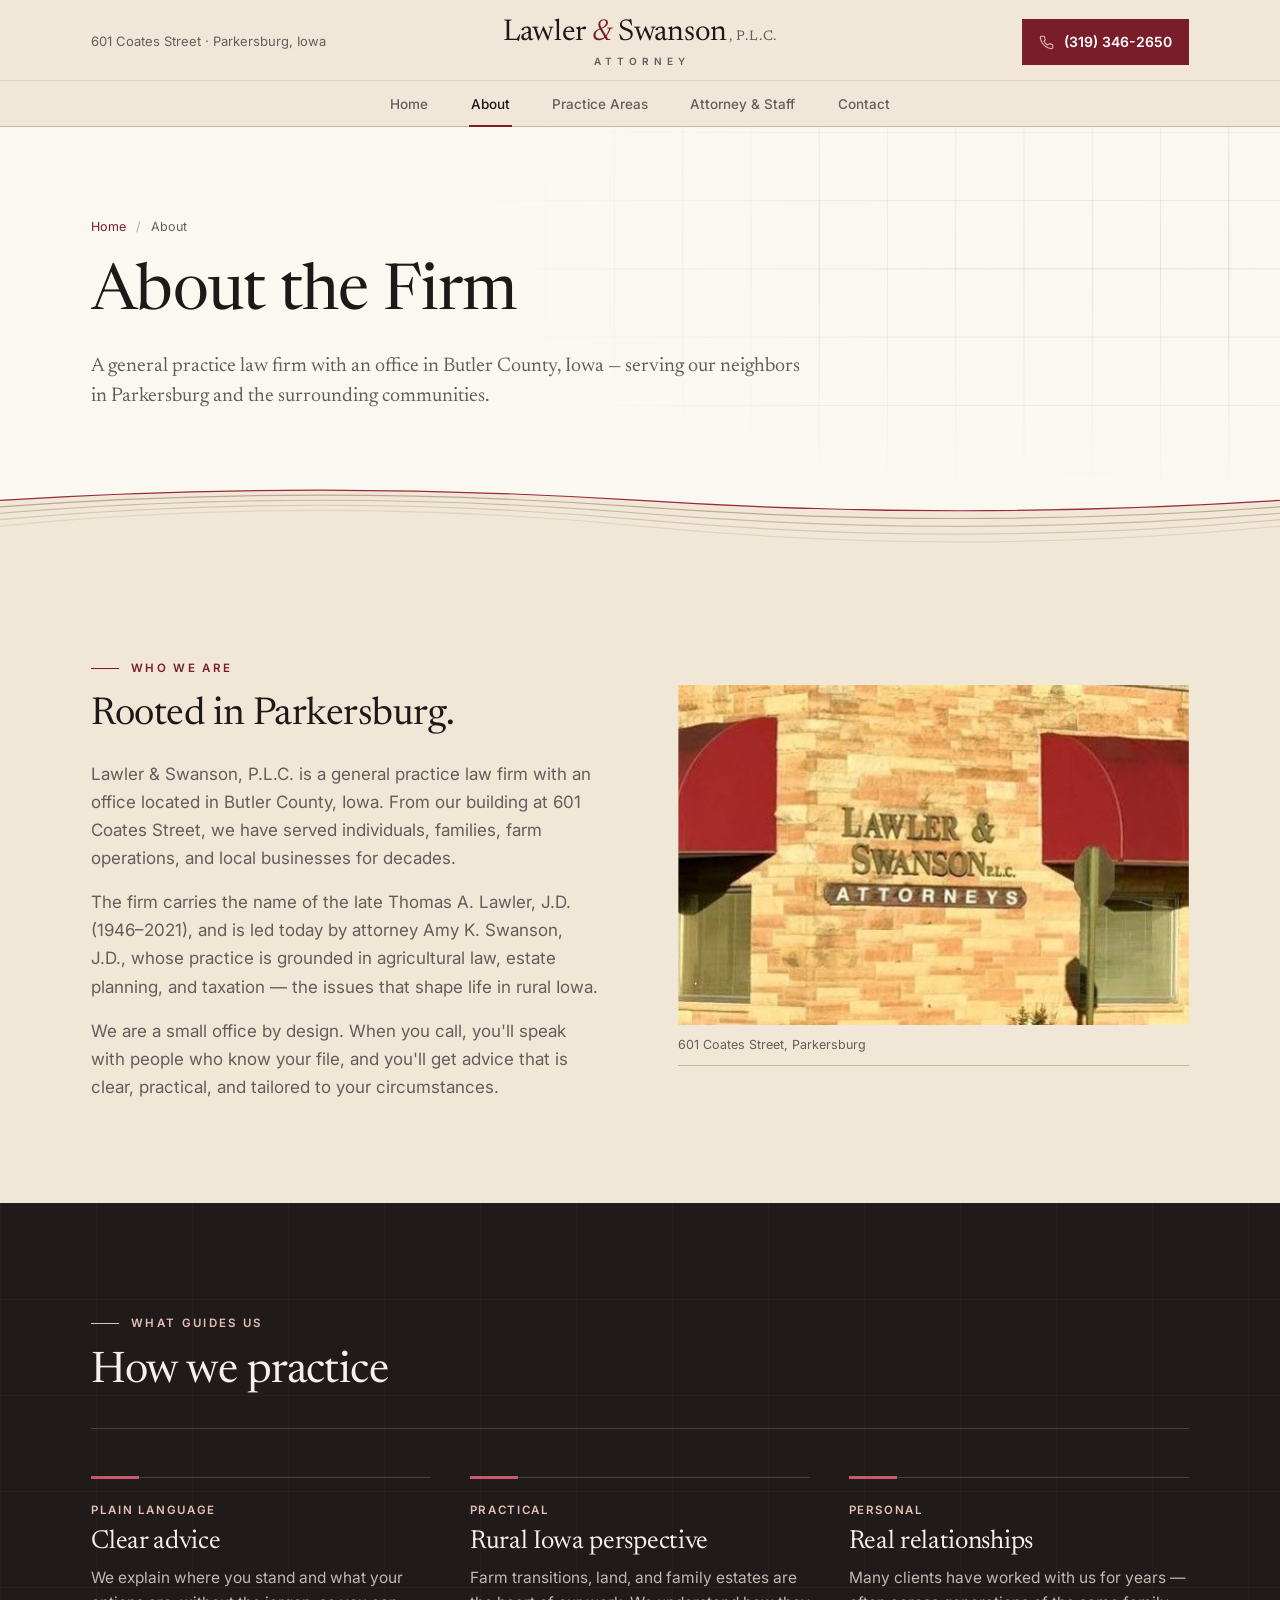
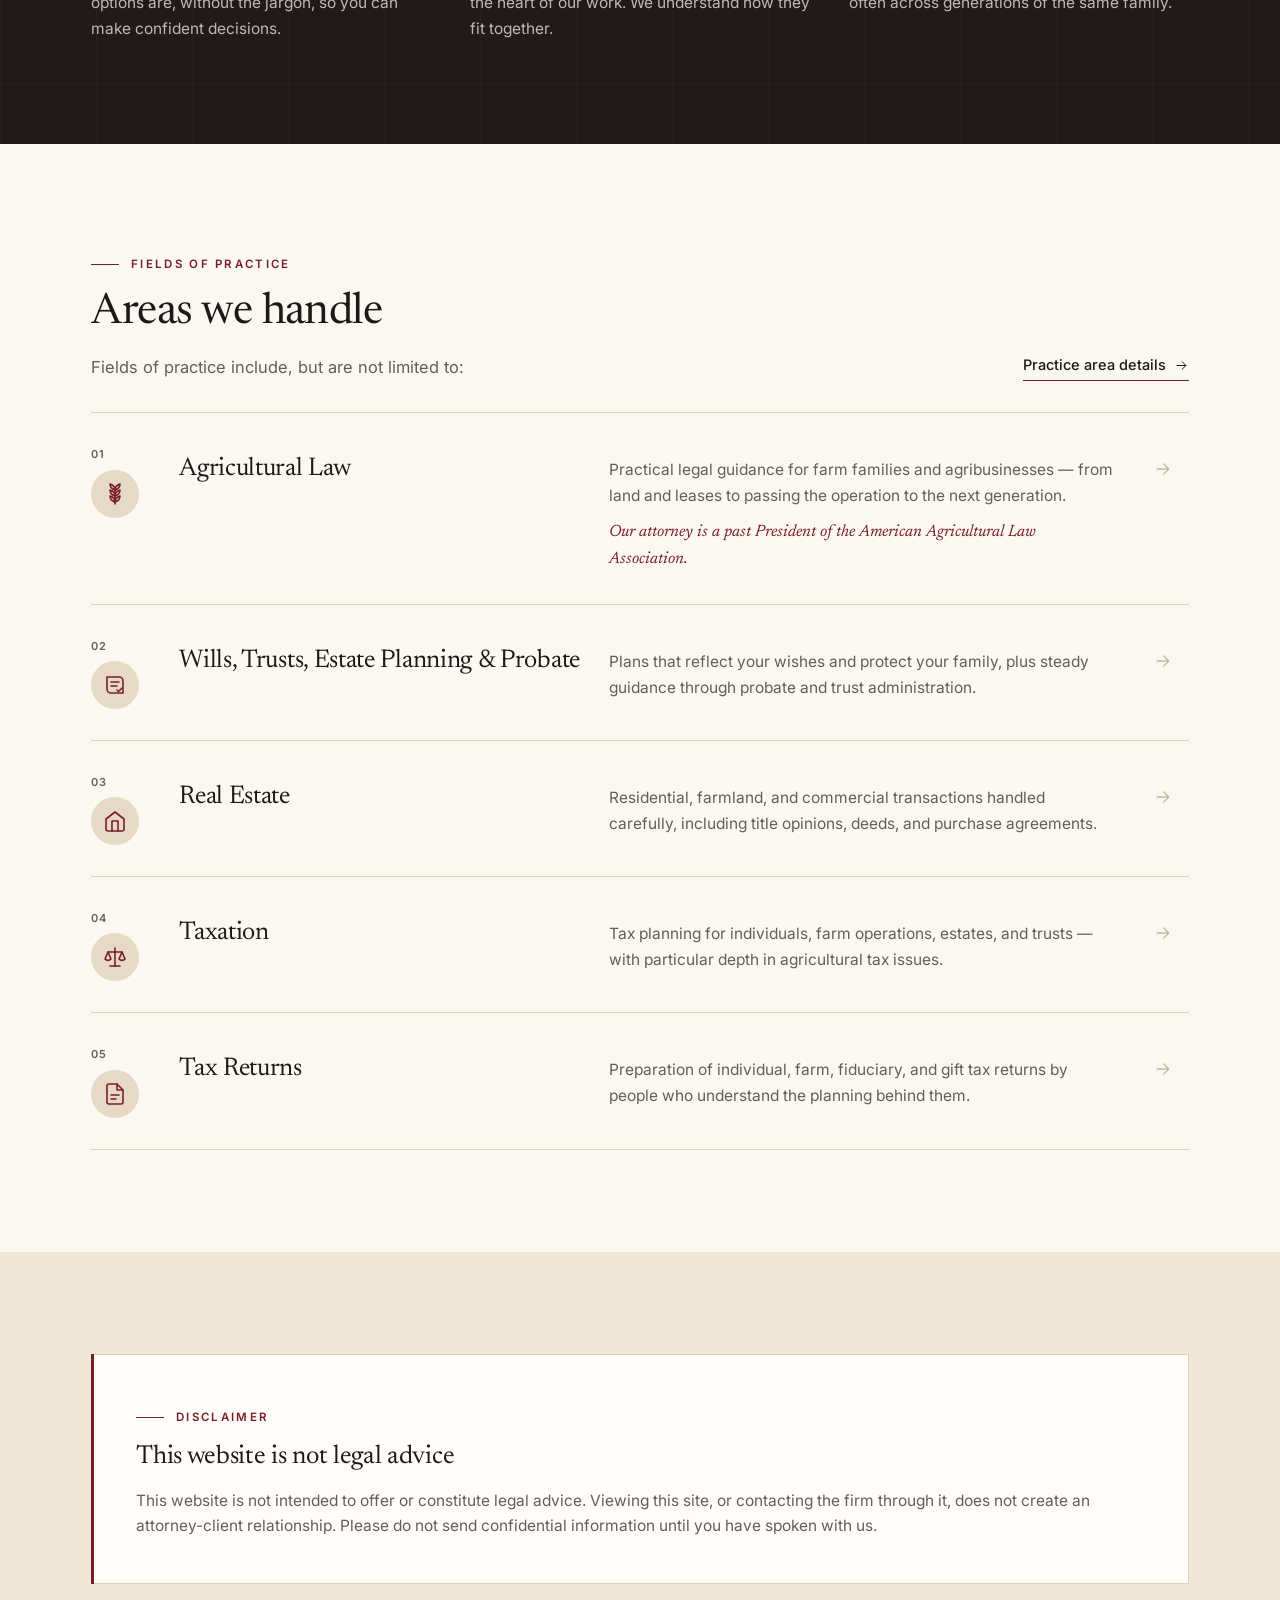
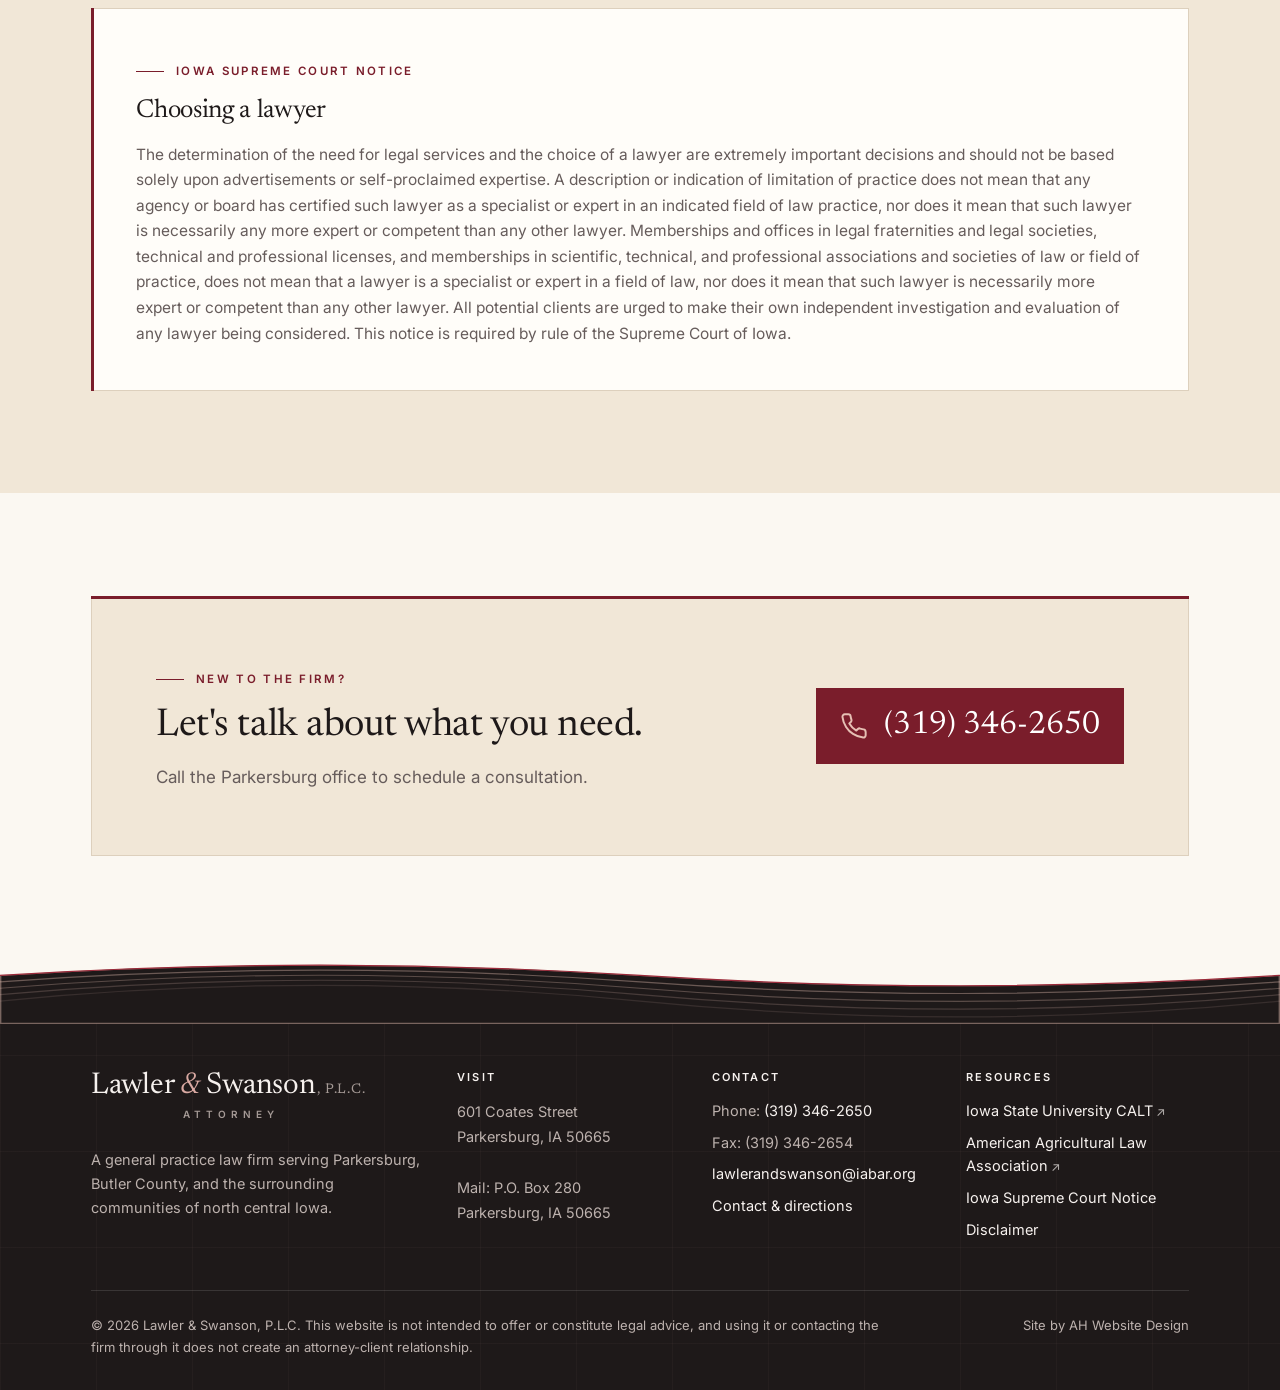
==== commit 3c673ad3: "Footer furrow edge, single phone buttons, quieter practice notes - Footer: the top furrow is now the" ====
--- a/about.html
+++ b/about.html
@@ -21,7 +21,7 @@
   <link rel="preconnect" href="https://fonts.googleapis.com">
   <link rel="preconnect" href="https://fonts.gstatic.com" crossorigin>
   <link href="https://fonts.googleapis.com/css2?family=Newsreader:ital,opsz,wght@0,6..72,400;0,6..72,500;1,6..72,400&amp;family=Inter:wght@400;500;600&amp;display=swap" rel="stylesheet">
-  <link rel="stylesheet" href="css/style.css?v=16">
+  <link rel="stylesheet" href="css/style.css?v=17">
   <!-- Analytics: the old Universal Analytics tag (UA-138181092-1) stopped collecting data in 2023.
        To track visits, create a GA4 property and paste its gtag snippet here. -->
 </head>
@@ -132,16 +132,16 @@
             <p>Call the Parkersburg office to schedule a consultation.</p>
           </div>
           <div class="right">
-            <a class="num" href="tel:+13193462650">(319) 346-2650</a>
-            <a class="btn solid" href="tel:+13193462650"><svg viewBox="0 0 24 24" fill="none" stroke="currentColor" stroke-width="1.7" stroke-linecap="round" stroke-linejoin="round" aria-hidden="true"><path d="M22 16.9v3a2 2 0 0 1-2.2 2 19.8 19.8 0 0 1-8.6-3.1 19.5 19.5 0 0 1-6-6A19.8 19.8 0 0 1 2.1 4.2 2 2 0 0 1 4.1 2h3a2 2 0 0 1 2 1.7c.1 1 .4 1.9.7 2.8a2 2 0 0 1-.5 2.1L8 9.9a16 16 0 0 0 6 6l1.3-1.3a2 2 0 0 1 2.1-.4c.9.3 1.8.6 2.8.7a2 2 0 0 1 1.7 2z"/></svg>Call the office</a>
+            <a class="big-call" href="tel:+13193462650"><svg viewBox="0 0 24 24" fill="none" stroke="currentColor" stroke-width="1.7" stroke-linecap="round" stroke-linejoin="round" aria-hidden="true"><path d="M22 16.9v3a2 2 0 0 1-2.2 2 19.8 19.8 0 0 1-8.6-3.1 19.5 19.5 0 0 1-6-6A19.8 19.8 0 0 1 2.1 4.2 2 2 0 0 1 4.1 2h3a2 2 0 0 1 2 1.7c.1 1 .4 1.9.7 2.8a2 2 0 0 1-.5 2.1L8 9.9a16 16 0 0 0 6 6l1.3-1.3a2 2 0 0 1 2.1-.4c.9.3 1.8.6 2.8.7a2 2 0 0 1 1.7 2z"/></svg><span>(319) 346-2650</span></a>
           </div>
         </div>
       </div>
     </section>
   </main>
 
-  <footer class="site-footer">
+  <footer class="site-footer above-cream">
   <svg class="furrows draw-in" viewBox="0 0 1200 140" preserveAspectRatio="none" aria-hidden="true" focusable="false">
+    <path class="fill" d="M0 36 C 200 6, 400 6, 600 36 S 1000 66, 1200 36 V141 H0 Z"/>
     <path class="top" pathLength="1" style="--i:0" d="M0 36 C 200 6, 400 6, 600 36 S 1000 66, 1200 36"/>
     <path pathLength="1" style="--i:1;opacity:.85" d="M0 50 C 200 16, 400 16, 600 50 S 1000 84, 1200 50"/>
     <path pathLength="1" style="--i:2;opacity:.65" d="M0 64 C 200 26, 400 26, 600 64 S 1000 102, 1200 64"/>
--- a/css/style.css
+++ b/css/style.css
@@ -146,13 +146,13 @@
 .mast .call {
   position: relative; overflow: hidden; isolation: isolate;
   display: inline-flex; align-items: center; gap: 10px;
-  font-size: 14px; font-weight: 600; color: var(--ink); text-decoration: none; white-space: nowrap;
-  padding: 10px 16px; border: 1px solid var(--rule-2); transition: border-color .3s, color .3s;
-}
-.mast .call::after { content: ""; position: absolute; inset: 0; z-index: -1; background: var(--maroon); transform: scaleX(0); transform-origin: right; transition: transform .45s var(--ease); }
-.mast .call:hover { border-color: var(--maroon); color: #fff; }
+  font-size: 14px; font-weight: 600; color: #fff; text-decoration: none; white-space: nowrap;
+  padding: 10px 16px; background: var(--maroon); border: 1px solid var(--maroon); transition: border-color .3s, box-shadow .3s;
+}
+.mast .call::after { content: ""; position: absolute; inset: 0; z-index: -1; background: var(--maroon-3); transform: scaleX(0); transform-origin: right; transition: transform .45s var(--ease); }
+.mast .call:hover { border-color: var(--maroon-3); color: #fff; box-shadow: 0 6px 16px rgba(122, 29, 43, .22); }
 .mast .call:hover::after { transform: scaleX(1); transform-origin: left; }
-.mast .call svg { width: 15px; height: 15px; color: var(--maroon); transition: color .3s; }
+.mast .call svg { width: 15px; height: 15px; color: var(--sand); transition: color .3s; }
 .mast .call:hover svg { color: #fff; }
 
 .mast nav { border-top: 1px solid var(--rule); }
@@ -259,13 +259,13 @@
 .visit .phone { font-family: var(--serif); font-size: 28px; line-height: 1.15; color: var(--maroon) !important; }
 .visit p { margin-top: auto; padding-top: var(--s2); border-top: 1px solid var(--rule); font-size: 13.5px; color: var(--muted); }
 .hero .furrows { margin-top: clamp(48px, 6vw, 72px); }
-.hero-foot { background: var(--tan-bg); padding-bottom: clamp(32px, 4vw, 48px); }
-.facts { display: grid; grid-template-columns: repeat(4, 1fr); border-bottom: 1px solid var(--rule); margin-top: -6px; }
-.facts div { position: relative; padding: var(--s3) var(--s3) var(--s3) 0; }
-.facts div + div { padding-left: var(--s3); }
+.hero-foot { background: var(--tan-bg); padding: clamp(24px, 3vw, 40px) 0 clamp(64px, 7vw, 104px); }
+.facts { display: grid; grid-template-columns: repeat(4, 1fr); }
+.facts div { position: relative; padding: var(--s4) var(--s4) var(--s4) 0; }
+.facts div + div { padding-left: var(--s4); }
 .facts div + div::before { content: ""; position: absolute; left: 0; top: var(--s3); bottom: var(--s3); width: 1px; background: var(--rule); transform-origin: top; }
-.facts b { display: block; font-family: var(--serif); font-weight: 400; font-size: 38px; line-height: 1; font-variant-numeric: lining-nums tabular-nums; }
-.facts span { display: block; font-size: 13.5px; color: var(--muted); margin-top: var(--s1); line-height: 1.5; }
+.facts b { display: block; font-family: var(--serif); font-weight: 400; font-size: clamp(42px, 4.2vw, 58px); line-height: 1; font-variant-numeric: lining-nums tabular-nums; }
+.facts span { display: block; font-size: 14.5px; color: var(--muted); margin-top: var(--s2); line-height: 1.55; max-width: 18em; }
 
 /* ==========================================================================
    Inner page hero
@@ -446,7 +446,7 @@
 .bullets { list-style: none; padding: 0; margin: var(--s3) 0 0; display: grid; grid-template-columns: 1fr 1fr; gap: 10px 32px; }
 .bullets li { position: relative; padding-left: 22px; color: var(--muted); }
 .bullets li::before { content: ""; position: absolute; left: 0; top: .78em; width: 10px; height: 1px; background: var(--maroon-3); }
-.detail .note { margin-top: var(--s3); padding: 16px 20px; background: var(--cream); border-left: 3px solid var(--maroon); font-size: 15px; color: var(--muted); }
+.detail .note { margin-top: var(--s3); font-size: 14px; line-height: 1.6; color: var(--muted); max-width: 44em; }
 
 /* ==========================================================================
    Contact page
@@ -499,21 +499,26 @@
 .close h2 { font-size: clamp(30px, 3vw, 42px); margin-bottom: var(--s2); }
 .close p { color: var(--muted); font-size: 17px; }
 .close .right { text-align: right; }
-.close .num { display: block; font-family: var(--serif); font-size: clamp(34px, 3.6vw, 50px); line-height: 1; color: var(--ink); text-decoration: none; margin-bottom: var(--s3); white-space: nowrap; transition: color .3s; }
-.close .num:hover { color: var(--maroon); }
+.close .big-call { margin: 0; }
 
 /* ==========================================================================
    Footer
    ========================================================================== */
 .site-footer {
   background-color: var(--ink);
-  background-image: linear-gradient(rgba(230, 192, 180, .035) 1px, transparent 1px), linear-gradient(90deg, rgba(230, 192, 180, .035) 1px, transparent 1px);
-  background-size: 96px 96px;
-  color: #bdb2ae; font-size: 14.5px; padding-top: 18px;
-}
-.site-footer .furrows { height: 60px; margin-bottom: -6px; }
+  /* top band: the colour of the section above, showing above the top furrow line; then the dark grid */
+  background-image: linear-gradient(var(--above, var(--paper)), var(--above, var(--paper))), linear-gradient(rgba(230, 192, 180, .035) 1px, transparent 1px), linear-gradient(90deg, rgba(230, 192, 180, .035) 1px, transparent 1px);
+  background-size: 100% 48px, 96px 96px, 96px 96px;
+  background-repeat: no-repeat, repeat, repeat;
+  color: #bdb2ae; font-size: 14.5px;
+}
+.site-footer .furrows { height: 64px; }
 .site-footer .furrows path { stroke: rgba(230, 192, 180, .45); }
-.site-footer .furrows path.top { stroke: rgba(230, 192, 180, .8); }
+.site-footer .furrows path.top { stroke: var(--maroon-3); }
+/* Above the top furrow the footer shows the colour of the section before it; below, the dark footer */
+.site-footer .furrows path.fill { fill: var(--ink); }
+.above-tan { --above: var(--tan-bg); }
+.above-cream { --above: var(--paper); }
 .site-footer .cols { display: grid; grid-template-columns: 1.5fr 1fr 1fr 1fr; gap: var(--s4); padding: var(--s5) 0; }
 .site-footer .brand { color: #f6f1ee; }
 .site-footer .brand b i { color: #d9a9a2; }
@@ -662,7 +667,7 @@
 /* Panels: the maroon rule draws; the phone gives one small ring */
 .js .close .panel::before, .js .call-card::before { transform: scaleX(0); transition: transform 1.2s var(--ease-ink) .2s; }
 .js .close .panel.in::before, .js .call-card.in::before { transform: scaleX(1); }
-.js .close .panel.in .btn svg, .js .call-card.in .big-call svg { animation: ring 1s var(--ease) 1s 1 both; }
+.js .close .panel.in .big-call svg, .js .call-card.in .big-call svg { animation: ring 1s var(--ease) 1s 1 both; }
 
 /* Page-to-page cross-fade (browsers without support simply skip it) */
 @media (prefers-reduced-motion: no-preference) { @view-transition { navigation: auto; } }
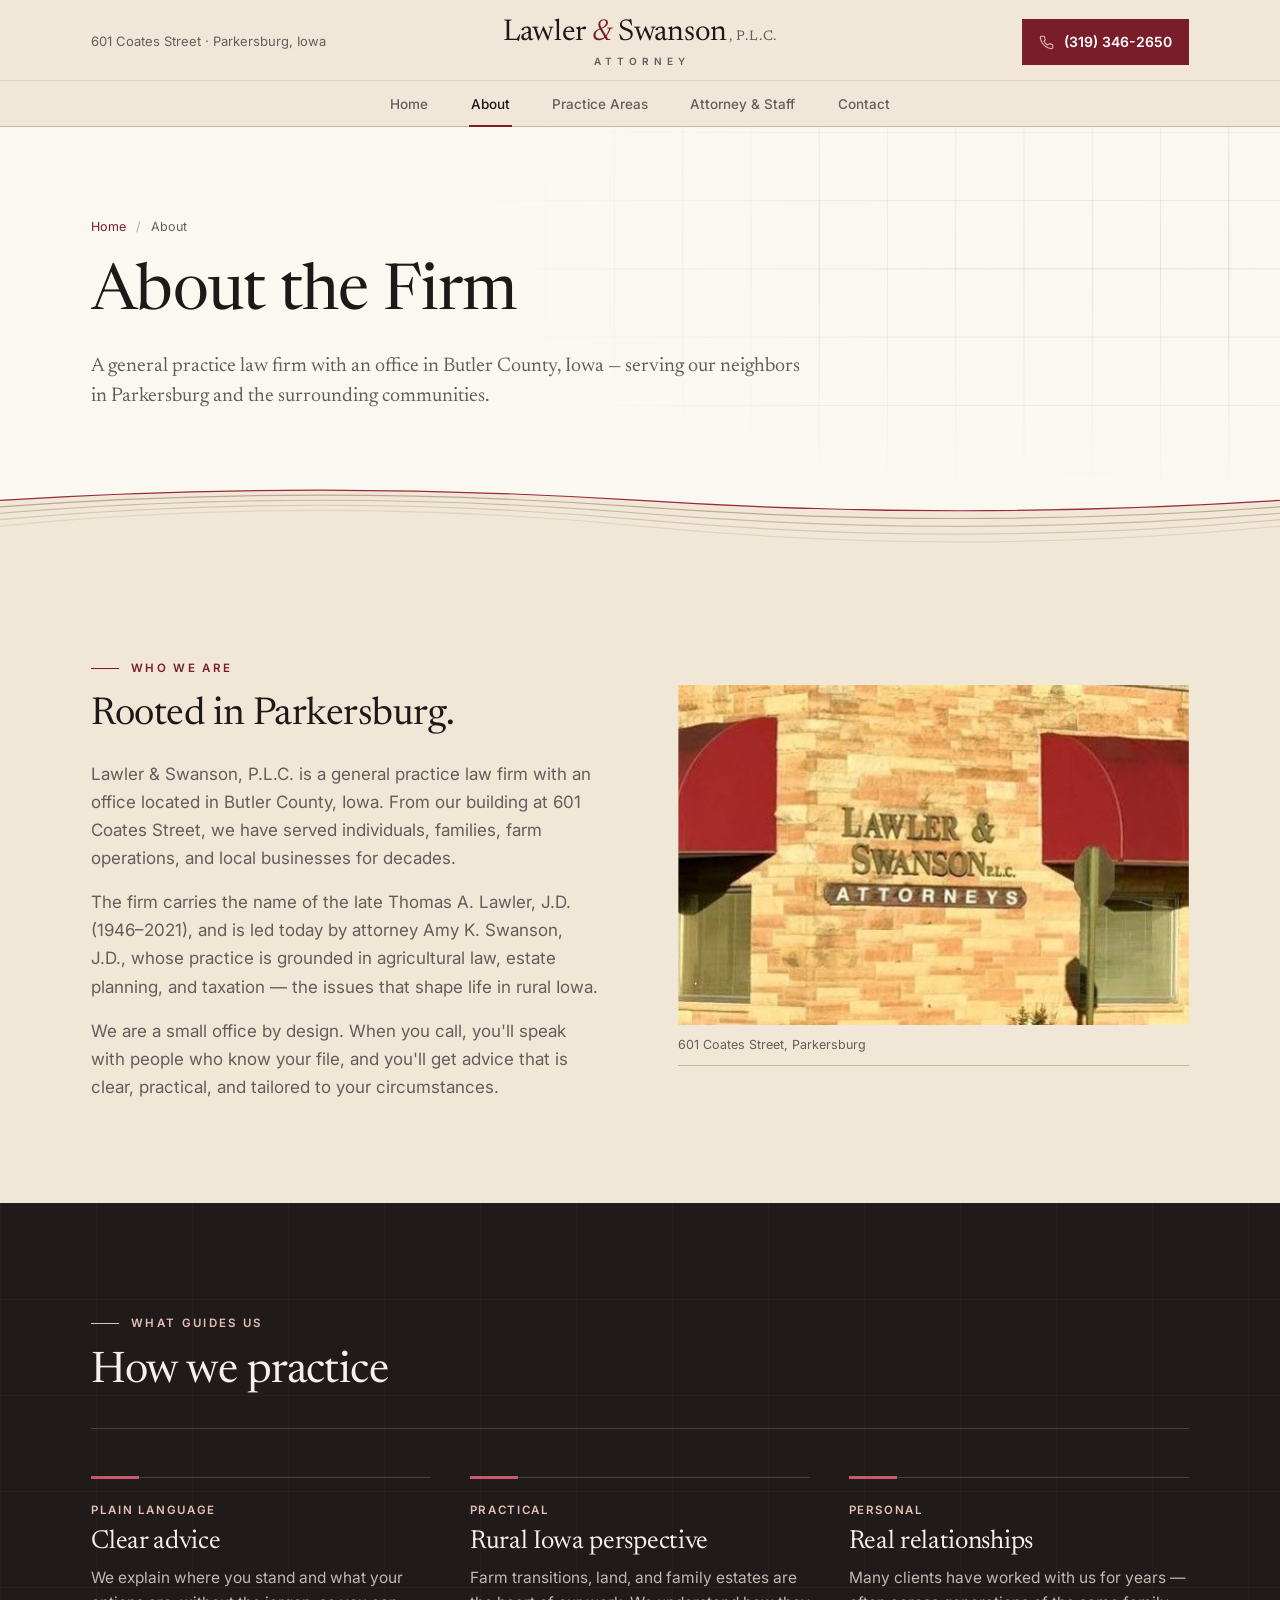
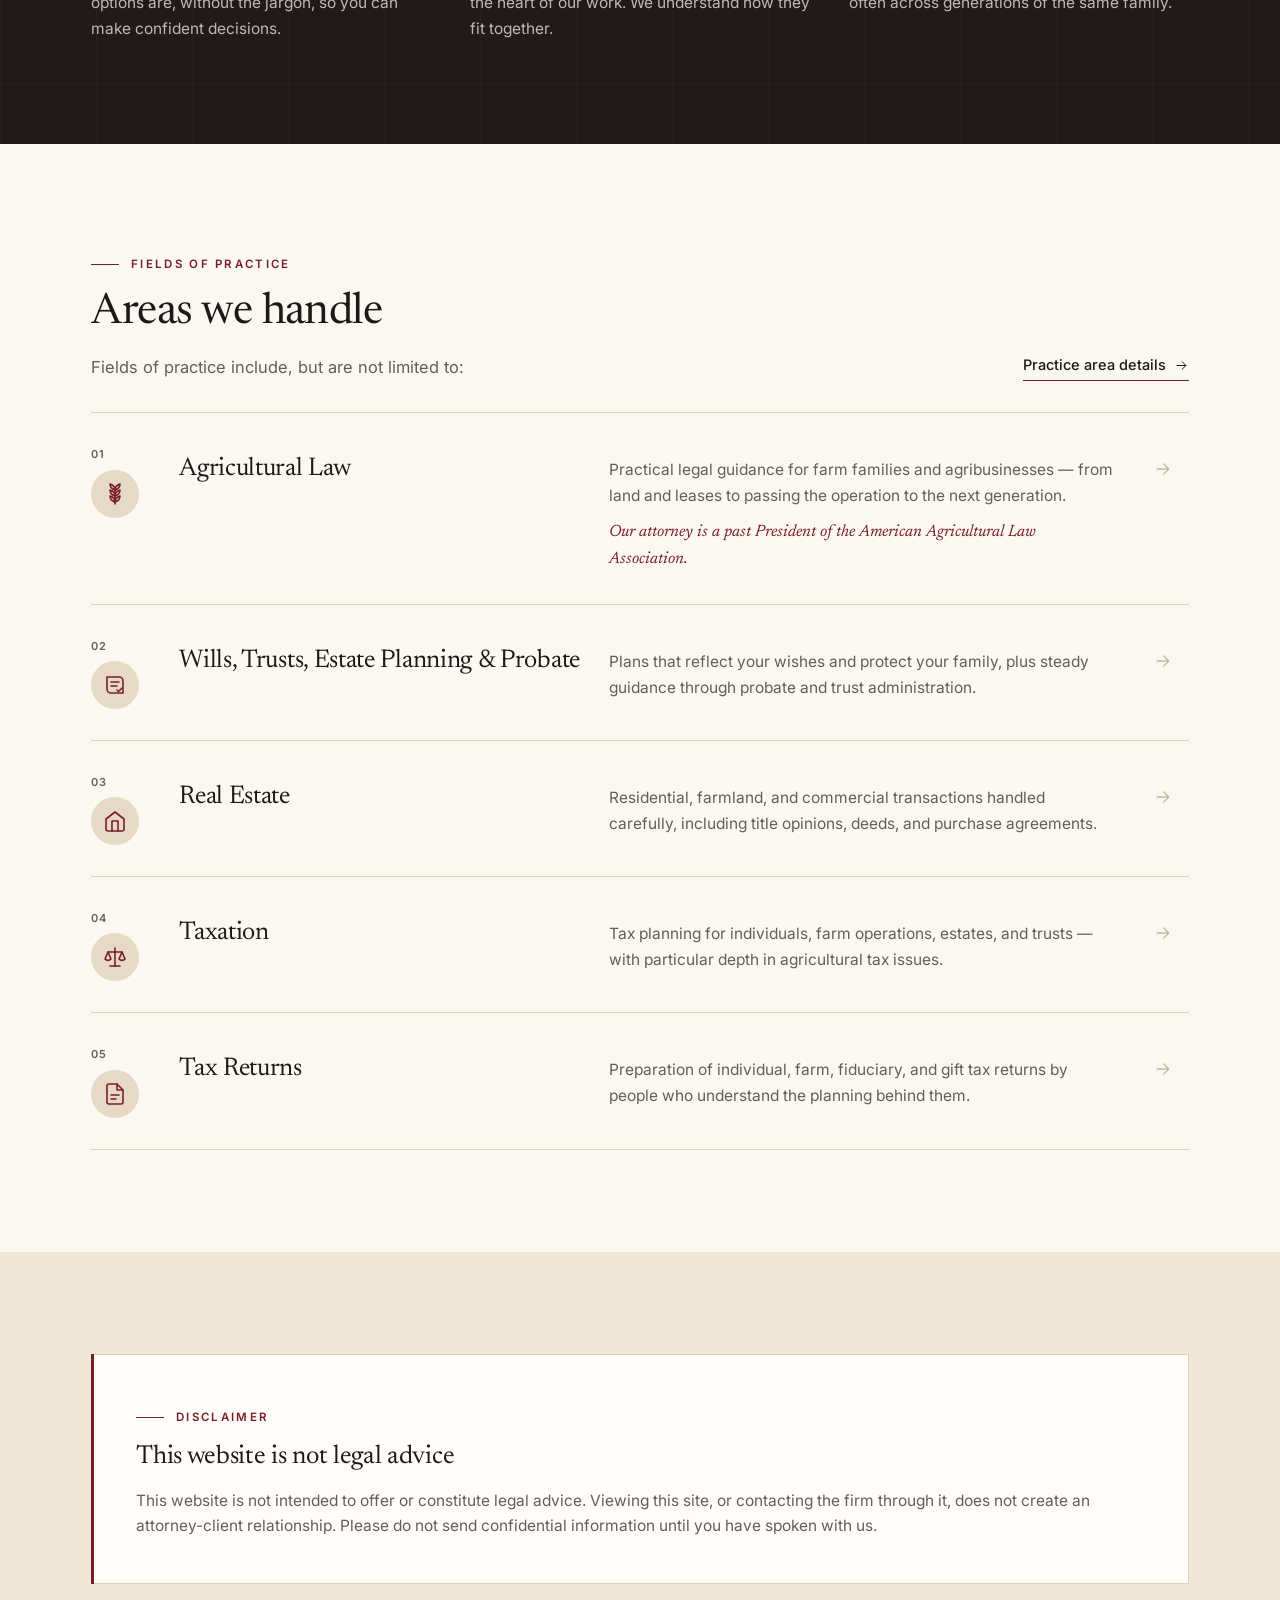
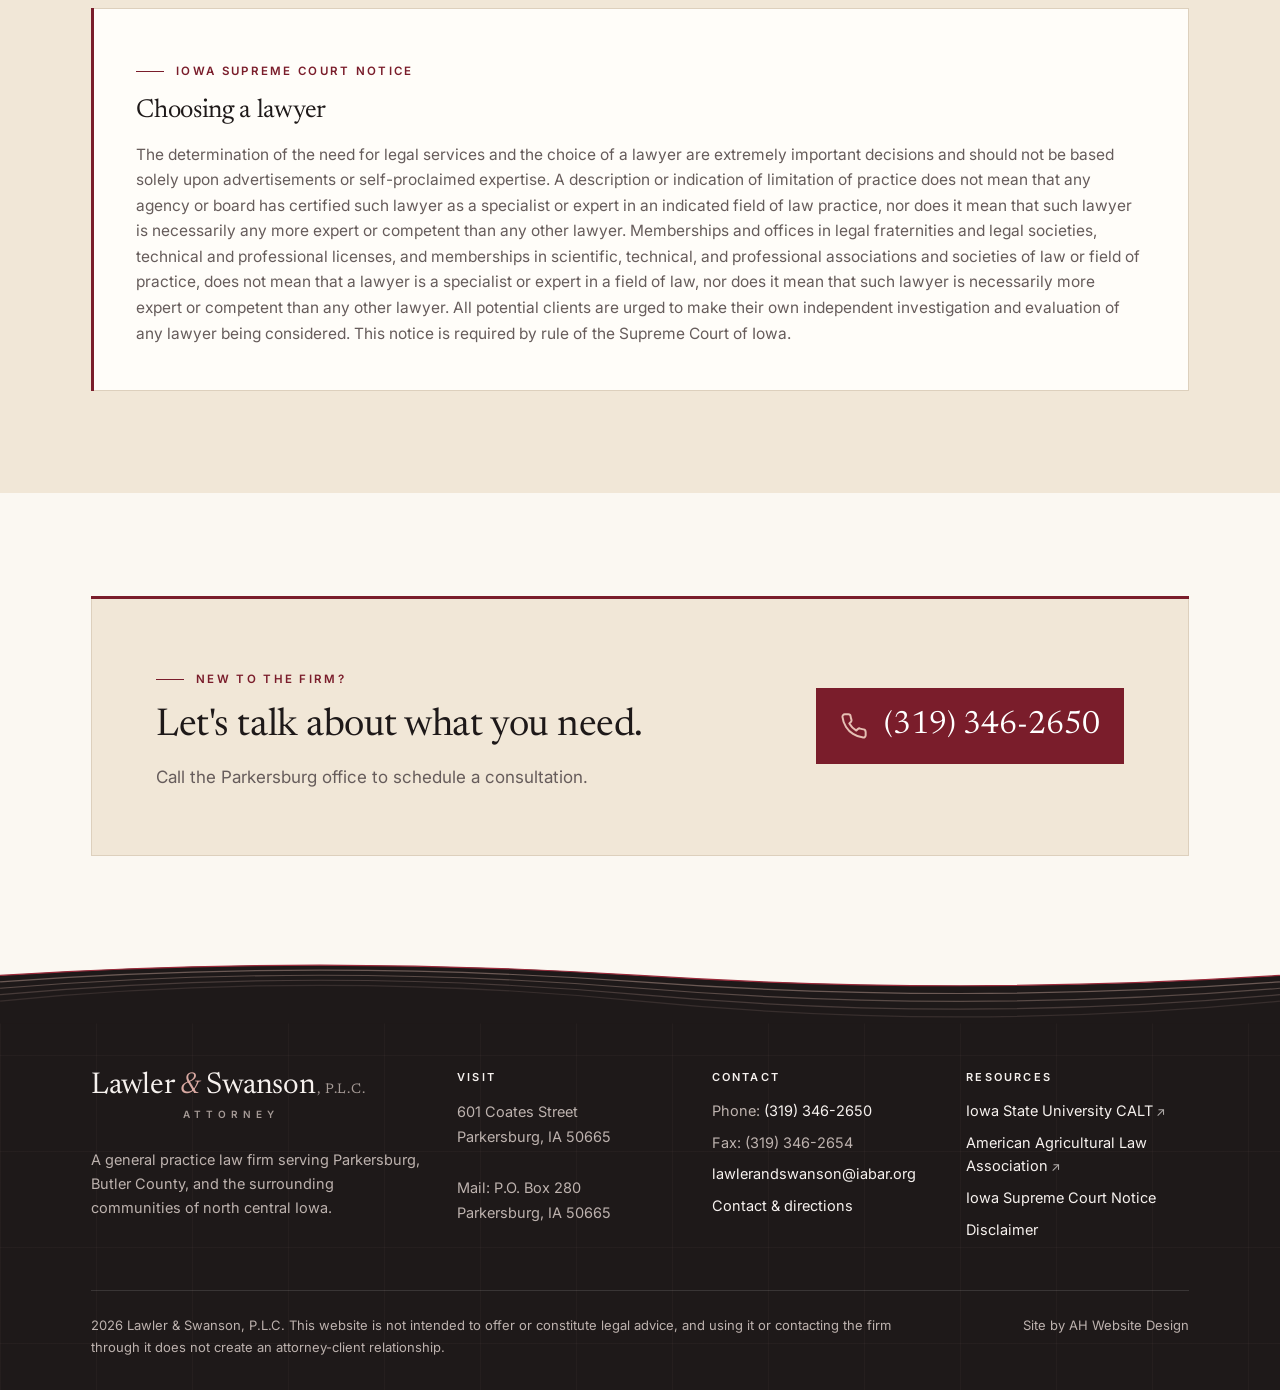
==== commit 6c1928b9: "Remove footer furrow outline, copyright symbol, and attorney call link - Footer: the dark fill under" ====
--- a/about.html
+++ b/about.html
@@ -21,7 +21,7 @@
   <link rel="preconnect" href="https://fonts.googleapis.com">
   <link rel="preconnect" href="https://fonts.gstatic.com" crossorigin>
   <link href="https://fonts.googleapis.com/css2?family=Newsreader:ital,opsz,wght@0,6..72,400;0,6..72,500;1,6..72,400&amp;family=Inter:wght@400;500;600&amp;display=swap" rel="stylesheet">
-  <link rel="stylesheet" href="css/style.css?v=17">
+  <link rel="stylesheet" href="css/style.css?v=18">
   <!-- Analytics: the old Universal Analytics tag (UA-138181092-1) stopped collecting data in 2023.
        To track visits, create a GA4 property and paste its gtag snippet here. -->
 </head>
@@ -178,7 +178,7 @@
         </div>
       </div>
       <div class="legal">
-        <p>&copy; <span data-year>2026</span> Lawler &amp; Swanson, P.L.C. This website is not intended to offer or constitute legal advice, and using it or contacting the firm through it does not create an attorney-client relationship.</p>
+        <p><span data-year>2026</span> Lawler &amp; Swanson, P.L.C. This website is not intended to offer or constitute legal advice, and using it or contacting the firm through it does not create an attorney-client relationship.</p>
         <p>Site by AH Website Design</p>
       </div>
     </div>
--- a/css/style.css
+++ b/css/style.css
@@ -516,7 +516,7 @@
 .site-footer .furrows path { stroke: rgba(230, 192, 180, .45); }
 .site-footer .furrows path.top { stroke: var(--maroon-3); }
 /* Above the top furrow the footer shows the colour of the section before it; below, the dark footer */
-.site-footer .furrows path.fill { fill: var(--ink); }
+.site-footer .furrows path.fill { fill: var(--ink); stroke: none; }
 .above-tan { --above: var(--tan-bg); }
 .above-cream { --above: var(--paper); }
 .site-footer .cols { display: grid; grid-template-columns: 1.5fr 1fr 1fr 1fr; gap: var(--s4); padding: var(--s5) 0; }
